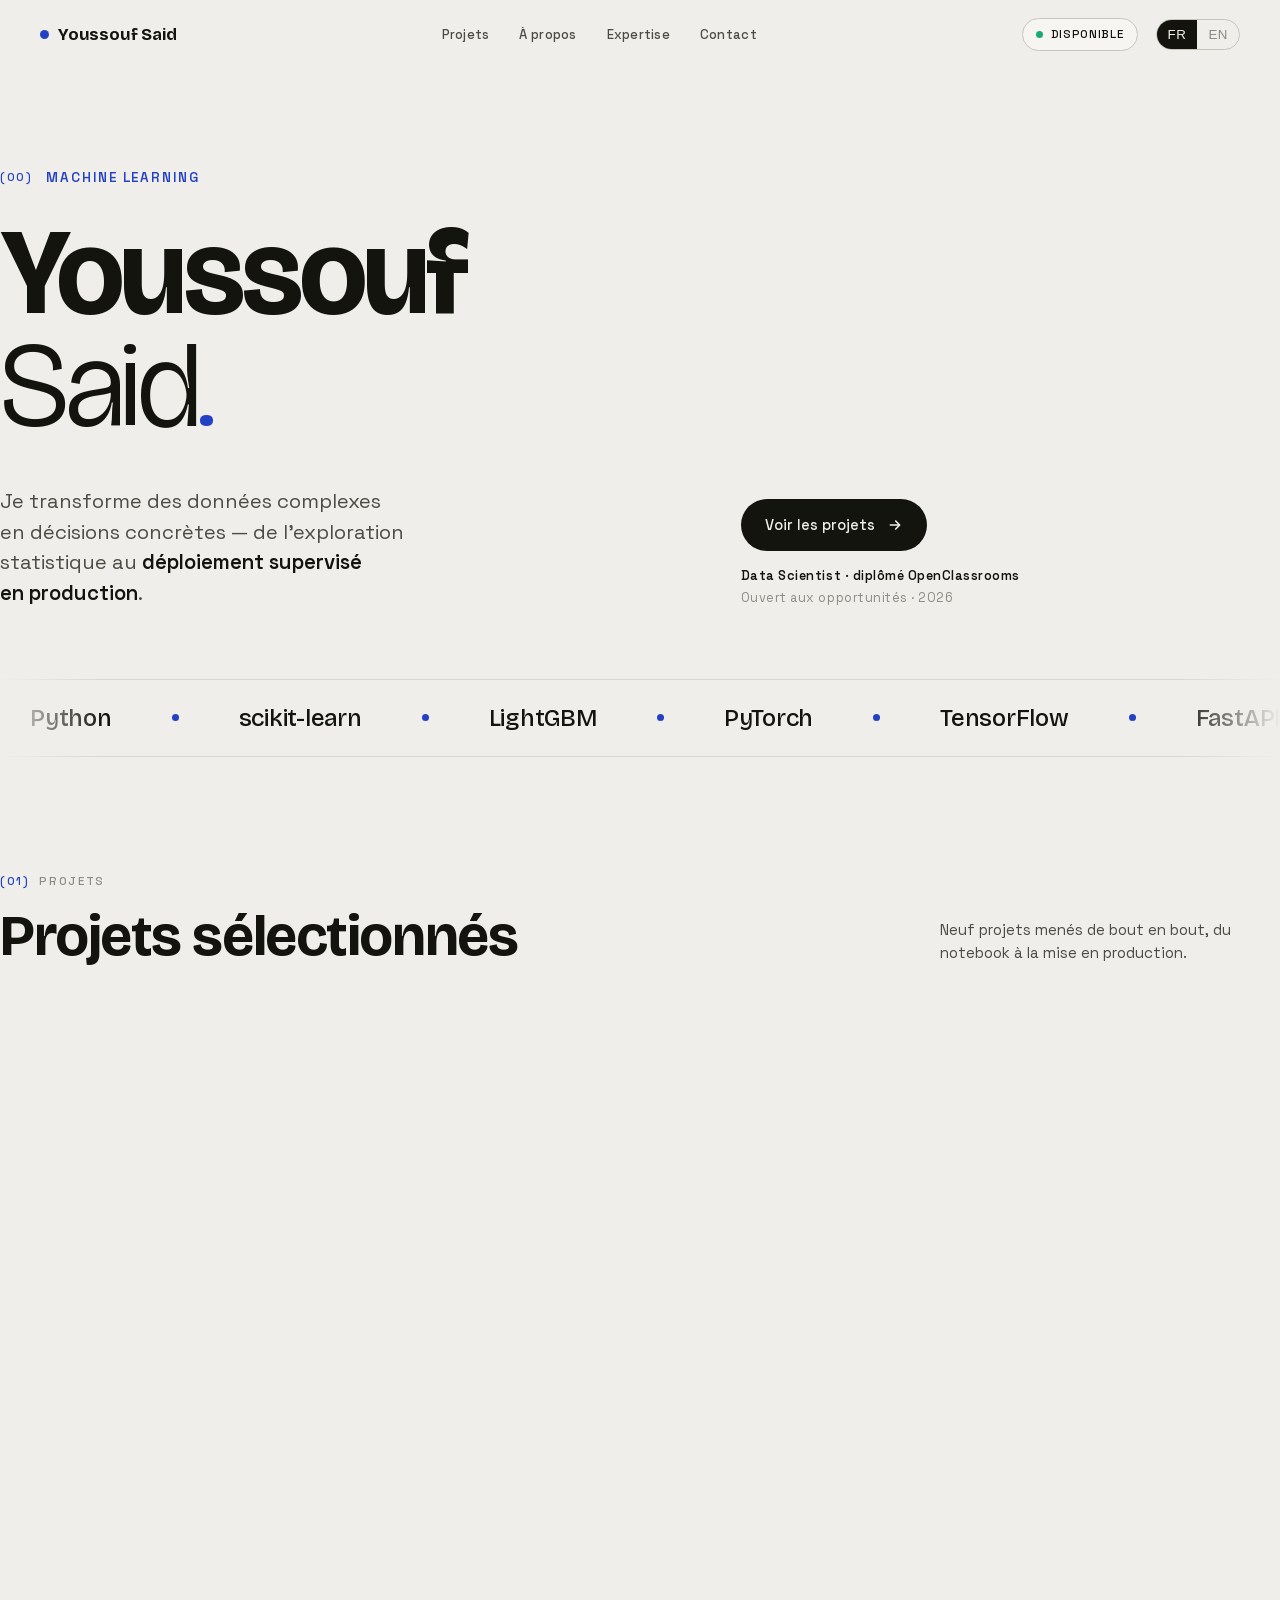
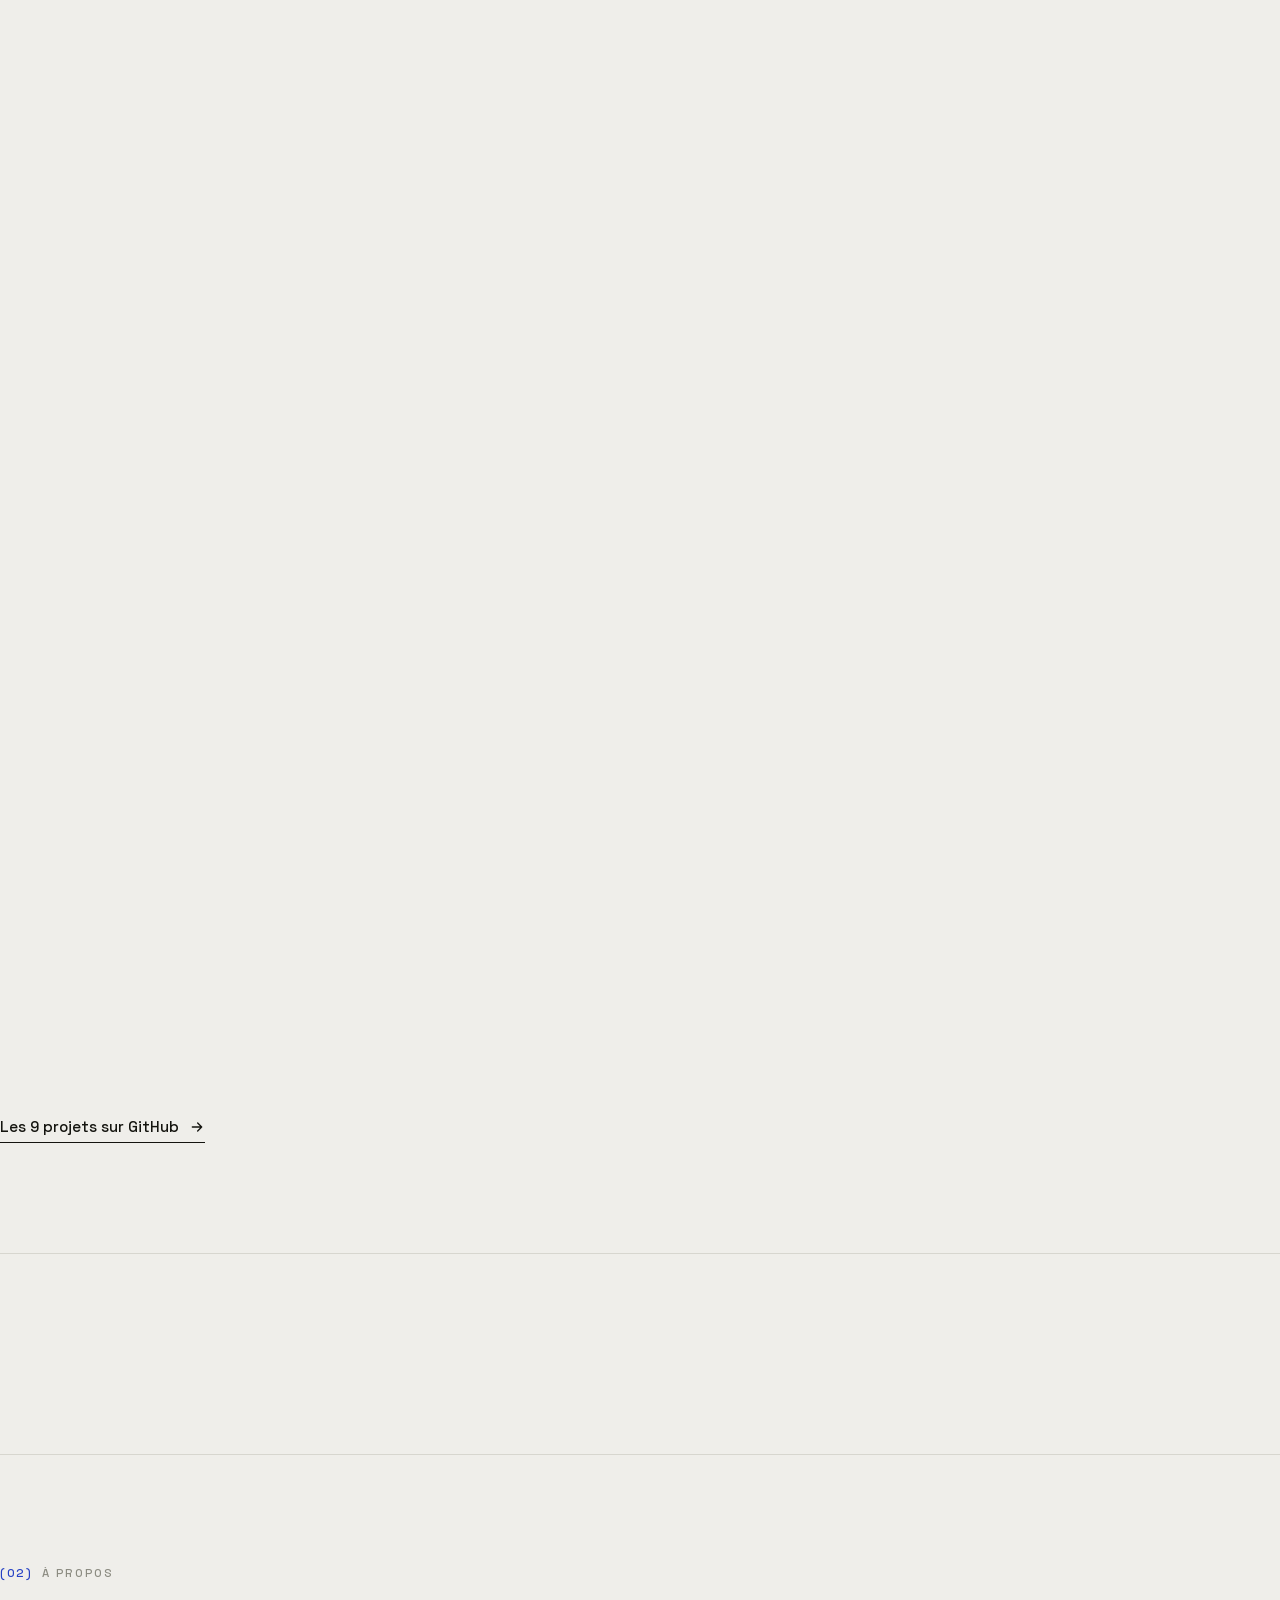
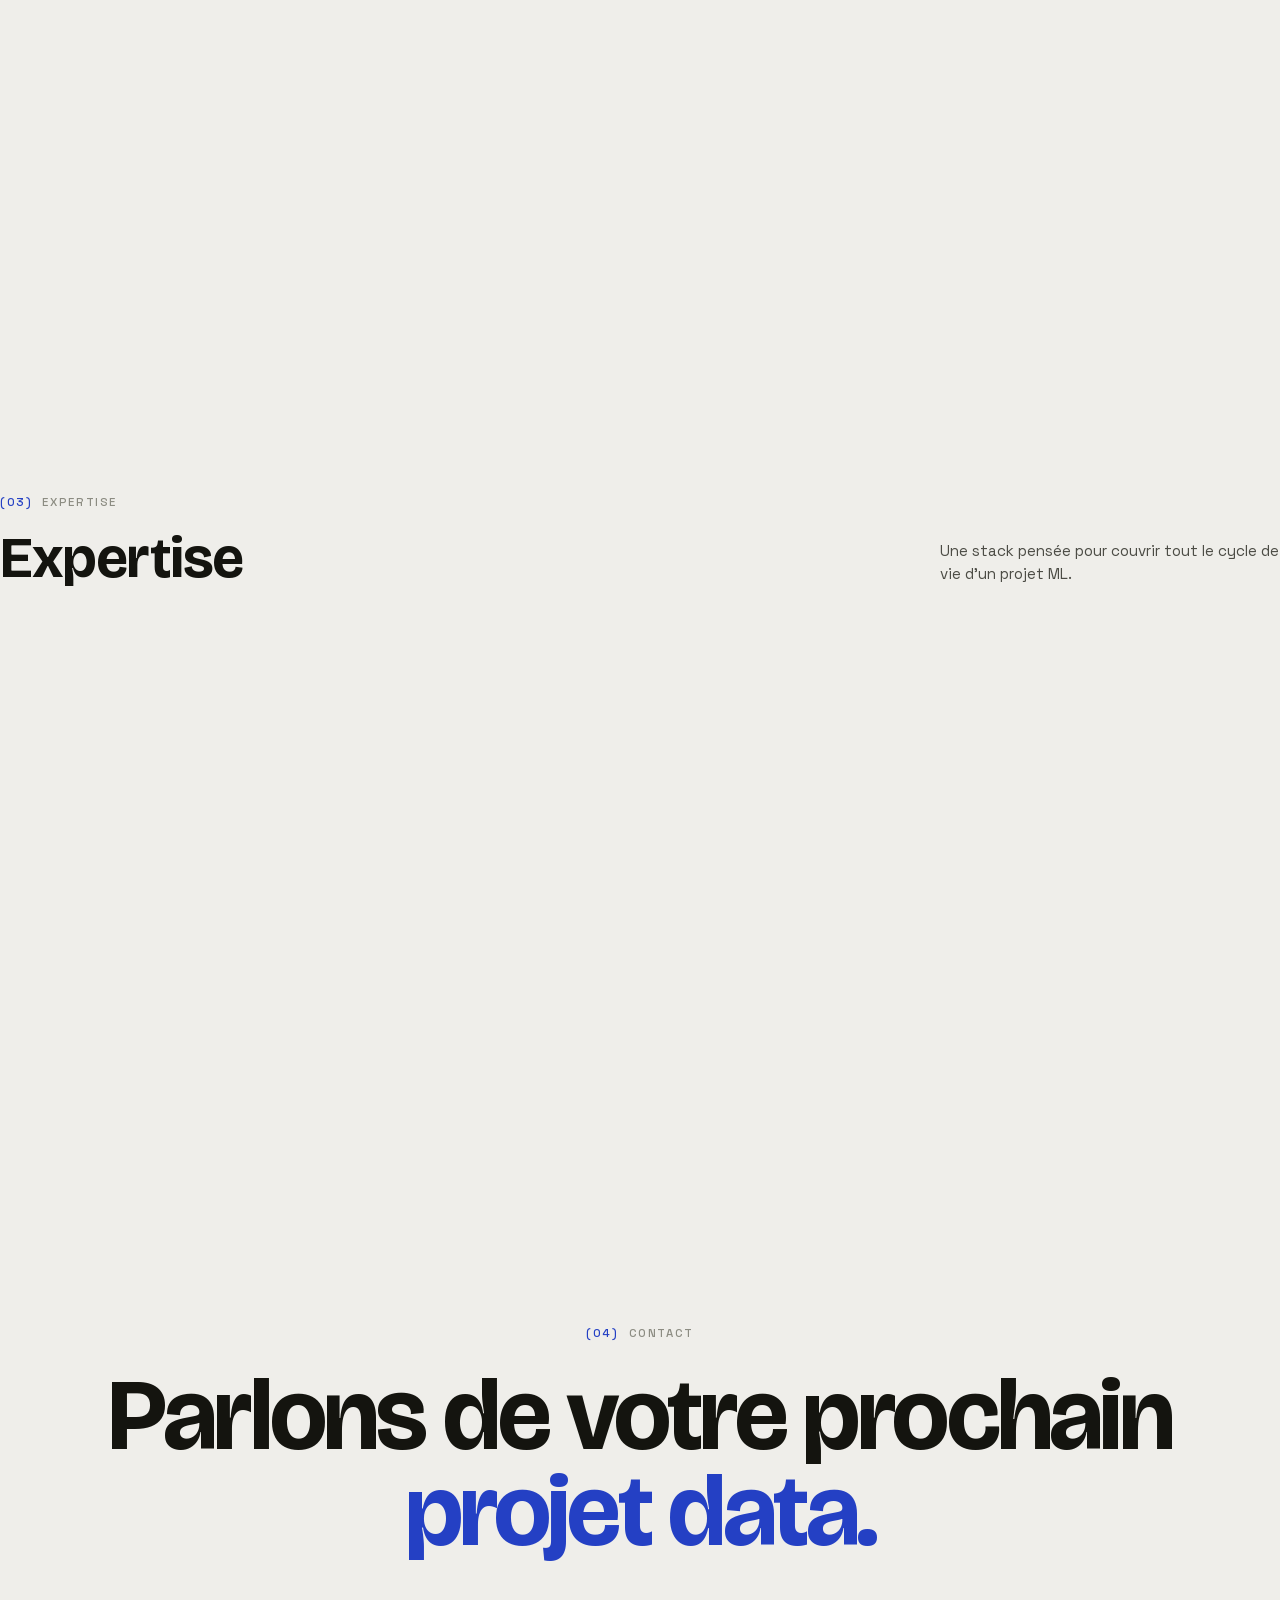
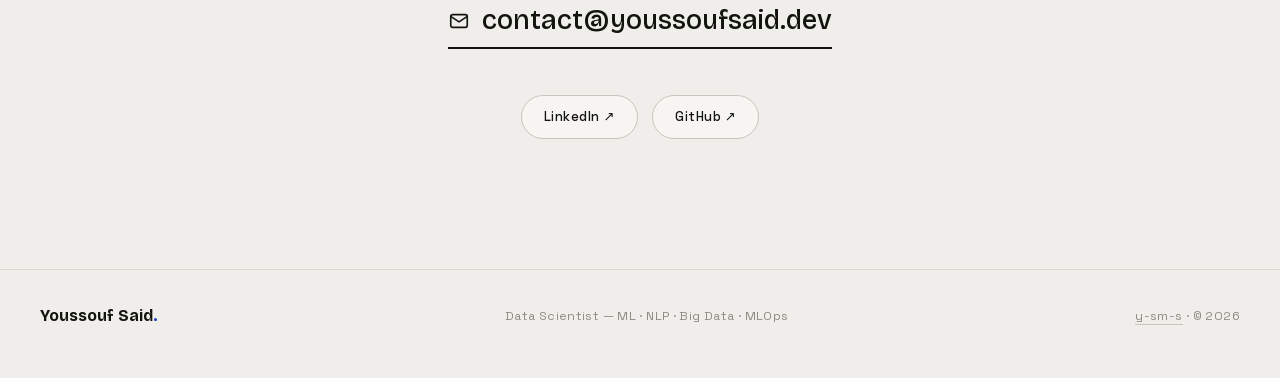
==== Portfolio (autonome).html @ 95c23a4b "Refonte portfolio" ====
<!DOCTYPE html>
<html>
<head>
  <meta charset="utf-8">
  <title>Youssouf Said — Data Scientist</title>
  <style>
    * { margin: 0; padding: 0; box-sizing: border-box; }
    body { background: #faf9f5; display: flex; align-items: center; justify-content: center; min-height: 100vh; font-family: -apple-system, BlinkMacSystemFont, sans-serif; }
    #__bundler_loading { position: fixed; bottom: 20px; right: 20px; font: 13px/1.4 -apple-system, BlinkMacSystemFont, sans-serif; color: #666; background: #fff; padding: 8px 14px; border-radius: 8px; box-shadow: 0 1px 4px rgba(0,0,0,0.12); z-index: 10000; }
    #__bundler_thumbnail { position: fixed; inset: 0; width: 100%; height: 100%; display: flex; align-items: center; justify-content: center; background: #faf9f5; z-index: 9999; }
    #__bundler_thumbnail svg { width: 100%; height: 100%; object-fit: contain; }
    #__bundler_placeholder { color: #999; font-size: 14px; }
  </style>
  <noscript>
    <style>#__bundler_loading { display: none; }</style>
    <div style="position:fixed;bottom:12px;left:12px;font:13px/1.4 -apple-system,BlinkMacSystemFont,sans-serif;color:#999;background:rgba(255,255,255,0.9);padding:6px 12px;border-radius:6px;box-shadow:0 1px 4px rgba(0,0,0,0.08);z-index:10000;">
      This page requires JavaScript to display.
    </div>
  </noscript>
</head>
<body>
  <div id="__bundler_thumbnail">
  <svg viewBox="0 0 100 100" xmlns="http://www.w3.org/2000/svg">
    <rect width="100" height="100" fill="#efeeea"></rect>
    <text x="50" y="60" font-family="'Bricolage Grotesque', sans-serif" font-size="34" font-weight="700" fill="#14140f" text-anchor="middle" letter-spacing="-1">YS</text>
    <circle cx="69" cy="48" r="3.4" fill="#2440c4"></circle>
  </svg>
</div>
  <div id="__bundler_loading">Unpacking...</div>

  <script>
    
document.addEventListener('DOMContentLoaded', async function() {
  const loading = document.getElementById('__bundler_loading');
  function setStatus(msg) { if (loading) loading.textContent = msg; }

  // Error sink persists across replaceWith since it's on window, not the DOM.
  window.addEventListener('error', function(e) {
    var p = document.body || document.documentElement;
    var d = document.getElementById('__bundler_err') || p.appendChild(document.createElement('div'));
    d.id = '__bundler_err';
    d.style.cssText = 'position:fixed;bottom:12px;left:12px;right:12px;font:12px/1.4 ui-monospace,monospace;background:#2a1215;color:#ff8a80;padding:10px 14px;border-radius:8px;border:1px solid #5c2b2e;z-index:99999;white-space:pre-wrap;max-height:40vh;overflow:auto';
    d.textContent = (d.textContent ? d.textContent + String.fromCharCode(10) : '') +
      '[bundle] ' + (e.message || e.type) +
      (e.filename ? ' (' + e.filename.slice(0, 60) + ':' + e.lineno + ')' : '');
  }, true);

  try {
    const manifestEl = document.querySelector('script[type="__bundler/manifest"]');
    const templateEl = document.querySelector('script[type="__bundler/template"]');
    if (!manifestEl || !templateEl) {
      setStatus('Error: missing bundle data');
      console.error('[bundler] Missing script tags — manifestEl:', !!manifestEl, 'templateEl:', !!templateEl);
      return;
    }

    const manifest = JSON.parse(manifestEl.textContent);
    let template = JSON.parse(templateEl.textContent);

    const uuids = Object.keys(manifest);
    setStatus('Unpacking ' + uuids.length + ' assets...');

    const blobUrls = {};
    await Promise.all(uuids.map(async (uuid) => {
      const entry = manifest[uuid];
      try {
        const binaryStr = atob(entry.data);
        const bytes = new Uint8Array(binaryStr.length);
        for (let i = 0; i < binaryStr.length; i++) bytes[i] = binaryStr.charCodeAt(i);

        let finalBytes = bytes;
        if (entry.compressed) {
          if (typeof DecompressionStream !== 'undefined') {
            const ds = new DecompressionStream('gzip');
            const writer = ds.writable.getWriter();
            const reader = ds.readable.getReader();
            writer.write(bytes);
            writer.close();
            const chunks = [];
            let totalLen = 0;
            while (true) {
              const { done, value } = await reader.read();
              if (done) break;
              chunks.push(value);
              totalLen += value.length;
            }
            finalBytes = new Uint8Array(totalLen);
            let offset = 0;
            for (const chunk of chunks) { finalBytes.set(chunk, offset); offset += chunk.length; }
          } else {
            console.warn('DecompressionStream not available, asset ' + uuid + ' may not render');
          }
        }

        blobUrls[uuid] = URL.createObjectURL(new Blob([finalBytes], { type: entry.mime }));
      } catch (err) {
        console.error('Failed to decode asset ' + uuid + ':', err);
        blobUrls[uuid] = URL.createObjectURL(new Blob([], { type: entry.mime }));
      }
    }));

    const extResEl = document.querySelector('script[type="__bundler/ext_resources"]');
    const extResources = extResEl ? JSON.parse(extResEl.textContent) : [];
    const resourceMap = {};
    for (const entry of extResources) {
      if (blobUrls[entry.uuid]) resourceMap[entry.id] = blobUrls[entry.uuid];
    }

    setStatus('Rendering...');
    for (const uuid of uuids) template = template.split(uuid).join(blobUrls[uuid]);

    // Strip integrity + crossorigin — blob URLs from a file:// document inherit
    // a null origin, so crossorigin forces a CORS fetch that SRI then rejects.
    // The manifest bytes are ours; SRI protects against CDN compromise, not this.
    template = template.replace(/\s+integrity="[^"]*"/gi, '').replace(/\s+crossorigin="[^"]*"/gi, '');

    const resourceScript = '<script>window.__resources = ' +
      JSON.stringify(resourceMap).split('</' + 'script>').join('<\\/' + 'script>') +
      ';</' + 'script>';
    // Inject after <head> so the DOCTYPE stays first; prepending the script
    // would push the parser into quirks mode. DOMParser always emits a <head>
    // (synthesizing one if the source HTML omitted it) but may carry
    // attributes through, so match the full opening tag. slice() rather than
    // replace() keeps us clear of $-pattern substitution in resourceScript.
    const headOpen = template.match(/<head[^>]*>/i);
    if (headOpen) {
      const i = headOpen.index + headOpen[0].length;
      template = template.slice(0, i) + resourceScript + template.slice(i);
    }

    // Parse the template and swap the root element. Scripts inserted via
    // DOMParser/replaceWith are inert per spec — re-create each with
    // createElement so they execute, awaiting onload for src scripts to
    // preserve ordering (React before ReactDOM before Babel before text/babel).
    const doc = new DOMParser().parseFromString(template, 'text/html');
    document.documentElement.replaceWith(doc.documentElement);
    const dead = Array.from(document.scripts);
    for (const old of dead) {
      const s = document.createElement('script');
      for (const a of old.attributes) s.setAttribute(a.name, a.value);
      s.textContent = old.textContent;
      // text/babel scripts with a src: fetch and inline. transformScriptTags
      // does XHR against the src, but blob:null/ from a file:// origin is
      // silently dropped. Inlining makes it a plain inline babel script,
      // which transformScriptTags handles unconditionally.
      if ((s.type === 'text/babel' || s.type === 'text/jsx') && s.src) {
        const r = await fetch(s.src);
        s.textContent = await r.text();
        s.removeAttribute('src');
      }
      const p = s.src ? new Promise(function(r) { s.onload = s.onerror = r; }) : null;
      old.replaceWith(s);
      if (p) await p;
    }
    // Babel standalone auto-transforms type=text/babel on DOMContentLoaded,
    // which fired before we swapped the document. Trigger manually if present.
    if (window.Babel && typeof window.Babel.transformScriptTags === 'function') {
      window.Babel.transformScriptTags();
    }
  } catch (err) {
    setStatus('Error unpacking: ' + err.message);
    console.error('Bundle unpack error:', err);
  }
});

  </script>

  <script type="__bundler/manifest">
{"0a14fac3-d040-41d5-a5c3-e0816e6bc644":{"mime":"application/javascript","compressed":true,"data":"H4sIAAAAAAAAE9Va3W4bxxW+91OcBohJOhQtKYlhy1EAWpYTtaItWI6NIg2E4e6QnGi4s5mZpUwkBnLVByj6AL2Me9GrAr3oXfUmeZJ+Z2Z3uUtKspumFzVic7l7Zub8fud83Ny9Q/u//M8tIjox1k+MVoZ+/vHPpM1UfVdI2iO1cz+jJ8/vHj7tk5ULKbTrkzf5WNg+aZFNefF/cTbduXurOymyxCuTUbdH32PDTuEkOW9V4jsPb+HG3Tu0Vf+JOjW+YwuihbB0tHP/Ke2HLYgmdq+8IsrE4uzC2PM96pxY8630rtNvPBJjU3g8u/yRcmty037qzpXWDo8PX+fSeuVk63FiMi8SXn4Qr+qnYiGUxv3HyuUmU2O9WjiT1pxpmUo8/q0kb0XmJsbOJaXSUWqy7PItLhIzz7V8jSuZUXr5NlEObuL7WWIvf/J4wOFKJek/FLvbOw/k61wbK4Izncen8yGQoqDP4FCTTT/HNpBRci4zT66ASQvlLt/yCTA+LUIkPrtbSg/aKideQOOXRlnSODxfc2Y0yyRneoftFl7QaaJwEPSgf/2DUpXry7/PcdqzXGYHWjhnjZlftcEuNnhWLOBwKP+aTJ4jQ4tM+cu3jrfa3d69h2XlOg6uO/PKa7mKMcEsLYM9cOfqkCicGc+yT2Uxqewg+IS3hz85I9gl/NmntCAWHxtzTpd/Qd7THGnQdtnKUxMp/JkXU9ZEXf6USJqLy795K10jdYLQDCKnibEqmxIC+jZVvg4ozjCIlVYuhjOeuzqvvVOOnUaQ/0lLOlbTmf/i0Yi3scpx/HGFvSYCRomFTOpkmJiy8iCQmMt/ekJwvJKWhFvypeX0qbMBgOBkoTQlQqsxFGattvvbD+71KRcufvt0QCcql1plklSWFlzIEOccY9uGJ0f0RDiPTzhWuNnYCJv2aXQ80eaij5RUC8UeTzl9UqsmCAAyHeGRng6O7h48XnP1nJNt+NUBMECrVGw6Z74bqrNh3trzj/H8RTgiX/JR7ceJyEM2l6rSKUIp5lqFlHYxfKtUzO+FsIbkVhOVxOjB82YuYjFyeqEoXHR65sx83lYaW/CJj2SWzObCnrPgzg6JHNFPZqi7p8cn1H1kXtHPf/wTnaK+ICm3Hh0+f9FjJ0U4kVyjwmacXGoupnLQFuX09Zd/9YDawlYAMnx+NGjqEW3/ajQ8YWOly0XCAFWizXws0xT7r2orfxCsrxPgkZpSwAG2te2ScpOgWmsDPnFok5nyKN7CShq+OkXzCamPe6w3IELomMqPTXIu0YzyQjmK4LYEeAajDkfPB/QEMeRd5Gv4JWb7yIyVlk+lf7kb5BgRpHV0msPbfTo5GNKDT+nDQVOr6ImWXvAIq4ZT6KO4drXgfvDDKmnKPKHbtJDoJzLEkOuBQ2FylTSXXpdvbcChl3GnPTp+PKQF1Oe9Pvrd1kgi/nyj2rsfXVVgeRWY2XJsFYICraYqE3rQPD/[base64]/dnI/ic8BMyiiR1Udn0eWh7IHKEt5g5MNsgnZU1r0GnHh0olxkERr2PxBJAg9/8DkH2OawEsHVsk8TxZ8MbXWBD9CUsPLzNVXyMHjUY8baCFJCTnv46NO3pbYqDgCUNWeCtSgh5XgakN6bJYArdNZqXBvbgkcyDFvvNWSVVTnHbOhDYAfrxoQskHAdGiKPctkUToQ8IzwPl6wMDgw92ZVNPs6IdYeOqQjnVS2/3ea5SHTd3/sseGUD5mNiE646meO9OSJF2ZTpGOOJtDzGhtrkc4E438oigAYHO+O7kwmQjKcFRoRilTOpwX30IwBr4QHPYeKJkbl8Cxfk0RGuDFYOwA/jsitC8VbpHab1OmU3Z/ZSoBz/vmKVMLWfQ/XMBcQw0DsxxcJiyPUccaiSLJNYUAs+M2pQZGWOYHRZRQ7QwSk4EugT2Pu47MDN5xxVrrnb9DLEqvmMy3h0/Cx3eHqyWbyQ4Nqtu+ptOtCmSFfml2ykHD/XGUn1NLRoYbWJQ8jCsNMDHAAWN6XPYl1iUWkwZ8ZgQ84V4xbbia7kzGlP7yiCVV0mKO91Z1HwKZzQiOvEGH9mTQjqWlVzHo2OGfnYq/io3YPrsE8nbPImKiyzK4nhK9No301WOGyB86/[base64]/[base64]/ENztUCmqBGC82vo1yrJIhu2GBbazhQ0y3ZmN3aZKs9drSI1rD0tWJzueLQKWfk4C0/Y88aDgyUxvOb6JUs2ZVFsgV+xShU1epN/Gq4zquqns6gt06ujmgGmkMW43LW6sGr7rsXGyRGbBHGPysu4tSDx+8xtJSF9A4e9WqGVufCr7zBY+eIh7B+rx6mVv3RNRukWTVb1L+u22zIkAZzuqb7lXQJG633QeJfHLegUYs1IWbciGVmiuks1Kgooz0DZYJDxqBHTk4KzV94GPNAJY7hMoYegf/ldGhYkqExCKWnMHJy1fIxOFGTVpOKDCHUyCzM3WVA/w8p0LH0kcrxQKjPY7bQkllLhnZ0ExEK6blpeYsJ1VM+yItdG2jVOzkQJ8r/ggTh3zfhpVr91g24pJfHIpt2+YVeryRH/EItVYmn/fBe7Wt+9g398EP4NpjYh0EqNUnBFTmoLg51+NFjwOJYyh9rkt8V0i7jxG4s0Lvb+TrUDr/W+6bTG8BZh3BG462g1L2asbFa53KJraUeTKUfekyq48LLbqfepdN7WEqrCXXZiK+x5Bv6zT5lyOIeL1VZJu2XL+Cyfaol4rI3vXdqHM3DsR6ZeZXK45XG40GA32NEaeDNdKqhKg86CxQhHrLWAIHSYfvRZb22Jt4u6fs4YJ1CBf4tH0uOvJx3O0t3xis6/XIhvUGJeMwhXQkdQrg3X6GC5PiNV6i1vSJNDxe4YJUl3NTtPH424kLie0ak3LRo/aVtDA16Nrf8fepMbKepfP2gZcV03YoeZ1hYu2kHNTI1btd7eOvXjdSm5YlWyfm6uQ1F2gFk9zdiFy7g+fjCnOEhlZmT0d3RYeWj/ZUN8ElZRI+WR2m3EyWqnOY1JjtNeIrCqrZaUfSKfHNBPsTtQmWpuRjEO7+nz+mTbdY67l4+3HRDFMfy6uw+jsuZMywARt4Wsja8kug2HFD+rwOV4VyWvynPmnOQRxiyRLfTxVAC7uO2EFvmFFtzw8btUfzeQwCDuHRtQFAGrsgwvx/xZOPiO99nY4fJAco3gASzqmou5l+Dwq2rUKcpFnWWA+VWRwSsJDnwwiJmDa/Dfd2OYhiCZoMiM1GTbiXK/q53flOD1Rv2aT2E7IGM7+xiOkOpjrBMwQ2d7fw18d+t+x/yZ6ex+qYaiO6/Blv7pFoO0QPnlxq6MhNVLPVYasGI2x0JPxvMVdZV9CF90qePe3SHfz641wNh6LjOw3oX2F1brVcWVrVxK16/6XGS/BtRJpXNviIAAA=="},"8e3aba6e-0d15-425a-9709-77f1981f0406":{"mime":"font/woff2","compressed":false,"data":"d09GMgABAAAAADMEABMAAAAAe3QAADKSAAEAAAAAAAAAAAAAAAAAAAAAAAAAAAAAGogIG6kCHIE6P0hWQVKCEz9NVkFSUgZgP1NUQVSCAgCCfC+BDBEICrQMrQkLggoAMOoOATYCJAODegQgBYksB4lIG5l1B/DmGUp3Aqq0Wu2OX8CNod7tUJLst6Uo6sWedLL4//+cIFfISrjpBqjV1xdVkqqn24fuqNXW6cX6jvq190SA2Dz0spvHCXWwCE62jhOmK94ZR+OUAMLxT+wPNVDQnXdsaAMLDloFBaXm+PtOFVEhKtYWZ3/o36hfk+pL9XDefh9Olz/OEPWIsziK5iRq4feUXCcnvYp9RYTlyn3VIzT2SS4P8fuD78zM/QIixEytE8gGh0TGH9dKm4T38/za+nNfzZs39aaTCRgGGIZOMUkRkMUozHVd3GUZwcINM7FyXRMVOz7GX2OzrJ7/q2nVD0pApVJk2ZZlFbsRPAuAh+u+Pe9tT6PKAT4tADZ5GpjcZbtMIEwlR0YEAM8/f8PzbkVJgIkmgWUDnH6XiY90MJitN2gXqk3BYcxYXnyowwI8MQ8Pw1YodZETJ17npAOPXrykmJfAAkxm6uZXmHHnaw+zGGYDnZHJR0GnsdqdDwgcPe/uffKA5BYAt0XWGtL79z6kCV4rr12XFJw6dhUnQE9MfMlLLtRT2wDhoKAbHGE4zctg6RBG83oA/u/af9q5774scJZmAUg4FIZIrjGZZDL5eZn8+UDzZuntXyCaBSCFVGTFdHyPrwY8vrJVVRVCV+ie+v9vM23fnfnf1ow2MupkZHP3w+Oi+/bK3VYBbtP59NIsoLJY7AbHrPCEDTwyazeENDLOBscYbcIVQdERcIVFk6Ys07Qp2sB/[base64]/2x6hL+V9OLaMNfTkPyujjeXRwdKo23keGePYEKeYXkOXfjf6ZaxNU408/[base64]/YG1MbPyg1ciG4Fthw71nebI3Zi40nWR67LC1f5zf1QOoILVWcL23tQ8MveUwlPzqqj5/1v07+nSkO8jX0p7UsMtf+lW7UCVPVNrxif1DUUuu9m4pige48Zz2nxGW3+WrVC2PP7cYznX/bldOG3LT/Ofl/NfiPl1S3vX0D7h84vXF3o/LH5ZLG5o+vu6PvS24Yuis6Ea7muGB9WO9eJSUll6mS3lcql7sbvlmp+ayy/t5Te8t172ct4j1rk7x6thcS7Szt/NzzcfXxjHF2b767P04hcHG+uq475/8ZfOxd/ii6f5xWS49RV1vjzd3qpc+S28cgZXXpzufDZd2bbcb7UVdH33A9vzg+l5ebT3+WjvsLjxrLwx1G58x276UY94ot787fTmNLw1G992LKOy5I58dudQj/3lZF+0cyBL7h3U7n0d33etfh81PDyo3h+qrN7zV//1Vl+Hq1V91lv5S+nJWfopeACAAQJsY+T38eObhpj8ERYgIoiERbAgM1JSrEideAJqFAAVkTzMM0445XpJRCqkICJBkuCSXKRcyTXkALwALMCTMM3yggtM9ZZhYPC3OCYX69Mv77MA+nLqBduwqbgfCM87MqERhAhA5zabAH7uiXGNYLmosUE3RozSsJ4mMC6Q459an/fwo90Y1CVKYaAy2+z/0YSPVCFfNAs+XMNkwmLgqGtBmbB8tSH1fYZbLLhzOAdYEEMWNmQ2BpBjd/PjhIl+0QP02Za0QNM1/Bft8mclrKCYmKSZjxBwo1vPP+rYPOUOd9sllR/+ZBcWl6CjwehmXvi7iktxHiZ9r2vd93PM0BYtVVtqVEUvc9yM2zzR8y0jGYx6nB9zJ+dKPWBlUx6PTYs15cdxqU+f5Cc+fe+MKjT5vp/6Zv+MuutT1yk9TXv0VKe05f2l3d5NPcYmpromNYqaolcq6R0o4a3r8UfO8/PruTYp5czZV1ej2WqKBkMliq/7WjnnSw6dIDIlO12Xuk50bfO60NVSt5mGq9/32bgf7+AOFraJzezHvc7uzlOdnfh/qEtRe93S6k+1JTU0ippqFR8WYonYCtYtZsIqnpi00sLiOhqj9fJWR2dvSxPwWMCRjX28g5jYA3fqWmgLhpvVydWFnFAjE2bA3Hz/KbD6dJz1deMlVmc46DJv1XDgojTnzAjXRnXAdLAd3KYq5NKBrovcY3ac9BOrkewe1eV4Va48CW3OiUMU22di1+z1YM1m1SKIVqqeNVFpWdNE/PUpITrbwtraJ8ngk12wzbR8YpsVtyVVf+O2D+P1/NuGB9HE/q4t4zvL7XDM52PcBoVuv2BXmsQ8NI/qOOt/+SQkebBrgK/EWbQg2HRZUrXwY3pFOkvhYPWZZA2DM/VTYxf3TFOxr5b/t0GsRI7Jw404lttslVljJ3U3OylG8s0rtsxmWIEPdjk8PFqGLNksWdeG4yYfrmvC8L9Y624CmBjHfDlkBEirjNWrdTg2g9ieCO/k4TCb1zWg7bI2t3CU5lF3pWCiZceO8Z2q9TlNnP/EDUxU3tJFlvnjvOTPBk9wUjJ3S3zJtZQHSmT6zNsixwnuzxInMGd6e8NvxZ/u0aJ8AZMs3o5CZ+Vy0dOTJnHmTlH9pLKupLciNccRPJrPS5qNtF2XKpWoMaxYLwIdpbAOaTAXXjXlBWRPZMuqy92dNjr7s7//tKYcQ9vFWAGL7sgrZUXAOO6Ml9bFFTZ+UuksDFGkLVxel3uzbybtL3vcl2cL2TOU0tWXZZ/79bTel+Leepp/+13arfXbAfJyYf2EgIWX01oRRbGzIiXyLZ9fLqhD3EmHbI5pcc43pSFl753ibkiKLY62ky9Oe5lXepylQg5iBidWOmfWsFBzu8S/nwXAokKLkyhiyaIn1Qz6cBgKuChpr7Zp2cu5EM38rESRf9LmiJRIHzYonb4clo86DVrskLgQ3spKIiqKo6nMhQtye+rt/x+4UNx7GLCgAO29SBPZ8JTcS1SRkL+S1c6g0cek6hS1x2Y75Npku45ili8CY82rLTRsNrGDULtWbeTS2+x6kuXGFZ5FI5OvKqOtjxqMdc2LrlKh3kqqH9wSRfnOytSWyaoFjPIVb2XmtpVNPQNwVZs5iZvXan5jqJRsGoy3Cv8a5imb8y8wv1vXH8Gce/ijRFsf/5a5RlDGuVB9irzGdFn9gcCf93B2G38bzAaKs9r2lwJIwX+f75kvc0inw5kBp2LuUw7xkysan0hSRh8zxv/88BOmYYAnTs1AcyNXrJbiVHRak78PpS9OkAvpOnGh/d7VC07nW6eTthDpXosuyupwUKu0yyyNNmaucIdlt1CBTXqxu9WXwwiZlagPEZHyf7yfstdkUy8teOwtf/t3xK9mfO9d3/pNt1VXrDgH5IQlhyH7fGaXhi0AkHU0tVLfYshcDvU53EmmX5iXC2lsZd40itOwwidQLQOqopqGlO5auJ0GhlaefaKkQSbwKZlnS2PHOCZIbPmkh1qoJ4+Wat7pN2VsqpebCvlJ9uo3y6Qy99LjxNsSjUztpcK5UpdDTWSmom+aRons8MLqPnV0iIVJmfzbb/kG/VxmD8X3Jwr5s5U9kN4d2d0wfPL5LlHrM6Idm+ghKLLT6vb8hN7BpsFwmzZZ2ToUbohE//[base64]/KWBLGxyhwPQ+UK6sE6d+SHCKCY7HEu+VJBwYhwfwMlEx5ePIVWC0cHav41uaHvfXB1ZfC6FdopceJVBqAr0YDjkFy/[base64]/hRQNGBvNnwzmk4ovY/kHX88i33Mf/+Hrx57Gg88l98/LpP/5WLyYyflVTvzz2c5r+tPN6Dn+29n87Jz/VIyuNbL0Pg+fK+ycR4U6/6Ah+0BxKWnh0wAwo6NWIyl5Jd6dr7sme+7t4wtExLk7VkBbC/6iIOiK6XP7EeRBIHZ1rXK3+u1j+I+cIxp30o6/p8CtFtjNhCAHJzzgckEEISGA8OJgPmwCy8a34QAXPKcMBRhgC45NXQCQoC5oMtuGyz1pSkmGq5GiUwBbgYIBqIPbgKK2xs77PbCKmhP9BQqjwUZbWfabSicFpyjASVSDWlwIAarcwdBvjsQfO4AsLn9QeX2A2FJX1gDQPpjSHCooEQM/TanMiFgTDKsdjxwJA5XDIs1sasQTuBc3DrxVfd/pQTkm2CIDWcMjdWxswAPTYOrn/MP+ljfjUPhv6b/5NxnLfjqLEASW46lY2Bi6WQGUxfiauY/[base64]/V6rOij1zjQ4/36eXYdGqzLp0ZLroTk8YkUw6LiULg6Q2TVsIiQCFUeGW7MHyEiZOgHPZ8SesPZhTsZQdA6LdUn2GUUQahp5odKpN5gk8PzXl+DUDb5BMMQ4Z6xg/rhXkFXc7m8DeuyrsPzfHVCPccn3CtECcEPVr4MxbYJhaX6GVJE1AtIfmU7CvJmQUvZylVbYc2ftoFpX7dOVrbxLG/W+SPQsu3Apk1qXi1vAFPDVJchAZz8ocPRxZt5s7ZqeCuOdTPtt3aXl/FKqVWg8lIoc1Yr9RcAvxIdbHr7Ngre6rrAML7o5k3oDvZaIHkEL3VlkAAGQ31a5VCnyO2age23ooCCt2//KvkwXzbraoPf8Q2m/VI33Dx+noxqvH+3I/wlsw6t0vBWdJ+rPn5fHlWoKeOV/lP84Uo4D2v5+vxz+cVvDhxJ91tXri3Tzjq0LOhz1nSfqu/9uVAVr5LXn1cBJfd2Sj/UCRQ8efV23NmzG1Gwk2nfs01f1mEiNnCAxUcBJhhEzPLu7vJZ+w99g1DYn+3RrdsELQfLOGRNCOzXLkVVPnmMWgHwB7Sj3biUt/JWB0I8wthDZnX9Qzs3C67csWUD034YdHTE6/5gG1Md+sC3qqPrV2zxytm4dZWmdEX3te7fH7Im8FS/DIaZo4F4b3610z+sHmLTz1FUCPeRe1jlAdErOcJ7WG3nbYR42CFzuvfs+4OHBJqoZsktd/mRm1YVbprpE4R4ByfcWoGw7T5yF4HKo3hfMl25RgD8Ee2dFB3i9oPQcoD/RbPa9ivOVedy2aVazdQy5bxayIdKA7NmRPu+YPPGi+XMjrVHebP28nfkzVqk4C1ZfbgWCaD22rp1Iwpu2LNHVrb19ukj0LJp3Tp1fzSX17bHvG9DKbq2Xd9vb6ynzP75g+Phqc0/iI9PTz84o2bGlk/fOMOKG8WCRLzRNaBxgN4wp2TXMlTz/CdPpTeBuDfvxt15O+ex1PxK5IRx68d9/QXof646ukAud2X2X8Gk65zODN2fBQW1n+5J+rRIT4oeu9w/Es/bx6TO/OWDDcJllWa2ST99qyPdGNanJF5e9Plax9Lp8z6c1yNn9qASy9iUHj0iyqWe1/M75oOTXK7ptdNrRB9Hfex7W92+OdTpSxtKbC7j2vmQJ8gd7elR6vys78Tixe1F/XMb3d03hZbSMnewV+kYd2pbxDZdVU6BofaYN7xLPyA3lu1pS5Ae6ie+brxdv14L8n0HNwcmbBfnvvh7qHh2l9RkyG/TV0O8IKFSnR7pzpT1jZrdMSPmnstscd31z+iYPWXWVy63/nmwnlQb4ZLF/Nl/hqztY/tX+zr9/96t/ceG2LHB9q6b++992vTV0d/+e8gO25mnfRAbVf20SJKbkBQp1G+3Ko4eIL/SDa4++d4yqafnoERfY88ac1am+XNboYtKji7sE87/UDwyol+YquOTnnd+b56h0BRWd7iSewfwP6ShQ608FBIdufX56MrRnIyEqhT/p3X9IyeVJyV5c+0RvekM7nj4emiXdWCdP1zL2XxjSWYY0+L7viHtHEOXb/55oXGJNDMsTJ6xEAyCogZ3SqGmNjZBNyS5V503O/vxl6mEvuyonc1kBUaoAf+Osdr3irMje8cWxKveBGbEPNUkyUmqtpdwqA+j/tDy29gOFtSC4g+TM5oGDMxumphYVDIhOb2p5ot2EnInGufKsyL9ytzTJsPDmegr9veVHOrozmb31RWW8h2IhjMr57fv/qxwdpXQJL7Rhq+qs4KyPh994u5wJgqMitwuYYH/Uofl3/YrHPKVq64gwumQvHcW4r1/1/t+mSGPmyf/3tYRVaG1RmU6zIWBai6yzooclzehMME+vvzWmm2l1h5hsp8TuemetWsmBOQ1nuLMuCp9GU3Ft9txVUuZVHm/Mml4WPpa1KMrR0NBcth2h2NHmGtHNrbzw44YXWHOrpU4AuP8XsruoLyRHLuNA2di/c1r75/NmD0gtbI+dlAcsKUHqAKGkZw7nG+ye/RbNA9ba5Fs+p+Yx+525f3niQXpNcw2DFKPfN6uAwZ3UKqfJbmPZxlv/sKia/qn5zJM/Bz4hw6eBeZrH4glvZzFUR/dsGkjuirinq4eIXdfwGZCQC+T/WIqr8Zo91PfZGf5ZHUYrfv72P3/eBWtWtxNYdRWK5d9Yok29xF7BLNr4UlBWW6zL8NePlITdX2YGgrE3sJKqm1De9xFJGQdNqgKCdygLAmsJBJcRySwQWqcF7BaII9ogRegRWu/Z1cW7ezSwPgrAbmHS1WFBN5TlgR+RYD3CPAehGgotRQ/[base64]/fB3X/3w2Hyuy9GjxcVTIAG8p5KLZw7J3TpamWTC7ljf6ZICTGHv5mNcn7bmkykz3NwasfgBBBgSDP7k6LtFWi2lrG+B46xnp/fsvsOxLBKpe3jpvq5gLBErWzmlP2tUXY0rMktpldqi+n597DTwd61JOezQwlPLc/Uc0kpCdBwZ+gS1xg1vXM+9YCHgIe/GOIdENYJDe83JzU1B7xfqk74Bb4i9YHJDDHsBSgqmSMowEABpgT8A2Yog4EdIfdwO6+iAb5jIrkOYiDWSaXMrtzMzdzMzdxcWXRsSY+iHCYXwdjCxdiCqy+iwRxXQpWr5VCPVHJdlN0PoDeY1Xr8BY7cNv/rPghIOIiJb92Xxtz/iu7W5brfAiFtTIvV0Rk310Ocnv1zYs7M5bmtJJVTdTW5bu/87z+mNu0SdxC/QtQS44ip9G9ZjbyF/FXyp573yhx1I/VT1HrvP33A+U/1KfWDfgd9H/3rdD39Cb1QX+Dezf0t7iDuPP0/9J2BZ4ZpfDT4yxDw5vld/ir/D/lj+O32nwi+sP/Tfsp+d7RJRLpLovtEe2PvKy02ks1ky9kxbDv79+wj4o44XtxH/MBLq1WJXRIvOVP9snrmf0v619IHZEZNL/PJcmS1so/lZN0oD8iL5N/Wx43vK/5Z8aji1canzR8pd1t6y6ZKU9WolqvSOXOuWv2V+h/U06dlq/J1HFgoD0FNAKVhEGFYh6zOkNUoON1uV5jdw2Y228IcDqfDVJM35WO0WC0mSA5Ot3pivqZplidSeBRGSV6aIAmLJiMfRXUzgajuBjdVJd8reVkXtQk9+1AYE9ZN4X5vFZJlMjLsNCqKVMEmxxzNginmKQ6lxpt/FuZ+3vt5X7nOCK/OVKDW0BZiNcBn/y8tFxtN0zieHaVetVrVLMSjECdClsRJkuaTgWiCyvIEFzwgRSkkOP1vW8fjRMgrGXOk2I5tqFSCTGPQqntTygU6Q9+uCQBBAw00iX2nfTncY1YKHhLWIQgE2yjGgIOQGtja/OJthi/Xb/5rvNoPP16Lv1kCnn8Gu+1UuNMTrQGWpo1MkGv/nEPWFlkjoEARtbwYIYwuB5AExH6MPECDOpIAriG628J0IU2MQQtGIBCcKqkKnYs/VqgHNaJa8MCv5wMNOGlve0G4sbUFDxnsCbYg70kTUwcgDwnNRai1caMF1trCdqg1xeFYLei9RyYykTGXGc9yIarYi+FR/gS/[base64]/bgL7Xsx3HTlP3zn79ZVcV2RG2JsIhQayoYEbXtH8/yGDlq6/WL8AOiXc6IaS8r0/3NgJ5frfnXX1/oi4n40kse6SFGjYHXvg4wWqIqZrs0yrFgbEQwExMp1BTM8WkASlLpyXlfjcNQQcD6XbTVCBxvopqR9NXU6LpVdNCFSA6gQKuhnDm1KqbN/53/9/0LHWMegCuL+iT3KTq7w10D1zPXEYGHAKvyfaaj4Ia3N/Ps8I/p3N6HXyghzFXtFBjjX73iOGfLXzpwAdIRACBeq0hbI2mb98UKilZUK9eWq0zNtYZY+GV+fy1cYoCsBBY6auKRcbVViWbN2/c+J9piXfrQ84J7+UWE52/99LbYHD+bB94AM5/f33td4PM71qlfl4NW9ffS6XQJ4V2Psw601MIVUHteAsfnJoYA1xVSZ51bhkLlGyQHXw9g4JplFVZgzzTQr9So9/[base64]/jlM8SLGgWTFVWZRSyiKJM2aqsHv3BYs14orlE5Ch8ccfd7dauMCqJZHkaTIdyKLh5mV4LAmqk4LuDmKqfYgwPo4RjORAkMEaNuk6EUCQvOwYFRwxXUm9am7IxP39ag54eTrJBCL9jenKINOi/W6TwcstRASeYQAGor7VkYhfJDKZ2es1h2uJGmwumFEctzoS/QKma292YOPS6tX3KAylZ1rDt/YWHi8E4ISHIY941SZTeGdmksPBa0pGsoufZiBlUmVV1sPMtNC7mfptL4sURfpcpr7ysuJol0lUo4EaXvrgy3iycslqNhsNRm9kvckTg8xxb0gyT6dj6SLKXvK+6OV6OhSEW6t3dNvtLT7GmLIWRXmRJEpLYr2XfMRLlyezXEiMovU49CoxcjlEacn7op02cA3pDli/MVG/[base64]/JYG4/dXelWCtEV8mjHHVT0t2FUZPHx4Tixbn1jv50FoyB7LTrgMcS9ThAYQ7oI1YCyxiIVJbNYD33RF/2ycRKpqE4vjr6VA+oGVpd/MDzHr48gRNQB/[base64]/V/v4zxc7aU9YHlKfdnyjPPbs3bePtutqhZivvlKNrJZGq5Fjh4nnG+S3E15lQYjgMplOwjDZs7RxLyavUaVlkvHwgeq2RnlsCk6/6Sx7PHoGvfil4NgNmU6lVEi50V75y/nUilTIJIrZiag6qR8WqkItMxvYJbW1XBXZ4u98wtNoKolVZfJDQQ0SZFRlEpFpmlXA+y2EihwVnGqqZlouyfOcsnij5uRXqWjovlaAdl8sTx/[base64]/epeS41p+hey4pCY6zE+PkKffVyqBrWhlqUhlQalaxX4R6Eqs6KnFuaUf2ZRMKXIRMlW5T5KsnoWfrqlJa9S1HjPHRSrsXSrJohBNGUEjGmlUDoiVVFZKzCqRFQvxjVaz2RHwR/uyXAlxTqfDYvHGxnhl8kVFhhn1KkkApRHK4La94g5KGC3GoVCeYDQUcpYDMllhUJVlSQEImR6v0EWUSiZf01IghIK7tA8y/XKVnNUAuUZjcxselyd8wade/DF/yW7RK+/z+YuZye0ywE/nzfoAuy+CTejTIiZDKJuMB5qhPLlsMskZmgLh8b6qJmMweuyxW7EWJ7vCf+tPyjde++b615etsdN3Es5szC2Nq5RJNDkVcXYvQTu8CPESC7VgtlGgVZlqDIXCMFceP5TCu1SaFoYI2R6lMIwxCM/buNKuI/RMn/go5ymoXzn9qtb93FpU0kVRnEghkEs6lKKCyp3g1trMCoZHsqo1auRyrdMrcn/L7TEpdAYZrWlttc5kdUbYNVxsQUwwSKWTCKk6uzqvGKwQeUo1jaob4oWfENlkvcTa33DP9IZCpEAVIUl2M8kqTCQO3u+3cJL9b0+03LdD58ak9LQfNzN/quCYE6E8jKTM7+57Nb1lu+2dqLfdAQbY6XT/o+91pZnzoeqjYCU/M1uOPBWeFCVPz8R++rXeEfA0oy4P0Cw/IUkBqVqsKPAMoxEya4IiTfhVHY8mIyuOvkRBqQESSaJe99l1HEWqayCjjDGXIeZB0mirA3/kjcpseiiymqu8Rp8n1NaQtsC3UuwOQUx5xMdDaMRIjGgbP4PnaJotu11llbwxacR9bl5w169t/N55mxnmh+u4u3TH2dfAsWg/TZsQ28bvsedBUWQcy1TWK76L3/FCqnRG1djIcyNgKDvSMh+6C5mhrEp15nT3AkgxtxLELU5gu/[base64]/FINeSjm16J0QufU1LDuBBQLhudXP983sQFczRAxzKZCLNcZtOxME2k4lTy4EEoqCCkKEhl36gihBEhusWwLHWeAhGNqKiXvgRe3N/XXYZHp8/MQCpvTIcL3rTR+2YRPErQODWFBb0QqlCB0ta4IT5Lrt6wWhVm9pWOs3DtjFJEa9xw3yJjoniDCnp3X3gTTDAn5mnTQWvcwBNxDbQoaEnbcvSFLUxnfDcKsiWd56G7kGnKqtSCX1y4m6K+4+X6Qjc/Qk1AU3lpYzg3I6lfeFQx3mUIlaii8pcWeOL/WO5oVWqlQmGLjreIKcgMBglqNC0WOV9GykvGk7zT/[base64]/C12/xP5yWMAjR46KLlgNahVcJkbId/073Dz6bw0/cLvXcWWhfaKhECkoaJ+BmS+POMLTWQJCnucqOZwXeHAmdu5+wPD/XBuhhQyzXnHNzs/QCASC0XBDT53pi5e12Zm7K3UoRA0K0Y47suidkFyQ/0u3XXDR5XQduzMKkiEpVzqsL4bvInARIDeh6lHW2KLSVD3eQzkqUJGdm01F+jxxXEpGdk56Ul7JGyHzTWalUC6P87Nze89xPM9HbOX0Bb7eurJLdvnwIfgXb6qy5lIOY99qjWGAz7VCdiveTdaJjZgXeYnGW/f15+/wtiob1+dgrBgaIWfVRhS4AlUNimQNRaqQoxQtZDQ0ldOeZAOd852miGgbehYY70Yx/I0qVKEiqMdllIh8uczo9vpiAknhdrPFbNLrgvTrMBhN1jC3r8sZ5oQ8it1dSXc2aFyDkKJ1olhJLhZFn86mkwdkFoUjjBwfUCTDn/fw8aChemSudJxWa3SMRydh+bYn2iQcvaMM2mLoQnukwzS4z6Xrflhg97Zbxjkp6PMtRnBMkMuG8f31RnvPFc++kqdXWwlTcYMr1G1rlEoxIU4VeygZrtCdupyFhGaf5cELL00ze8CS2sEuqkol/[base64]/BLHjW7YIhELs/xf+RidpEBRlpLiRUVxRba4QIkvyqqJUtEazulUZx6lkhsHgdZDKpOlVcN8cfChI7UEJIhQH5IJt/NBQDBBiCLG3ePDg3LlkU4m/jOt9FGAIE4SA0yfEdV1lGqYiz6Idei/cgz9+gM8XF2uzcQb+bJ6hFoVqZNAQn1d6hKKgtvsRqCTvE3T/T5BJEnRvwZskpYAIIoj8grjd1ggCNm/MMWqzWq8ah6mUVHJ/KomRjcdZs8aiVJNsC9hgg/X9KBKIGG2XNyoQFWFTCxQUuJ9xnuh9y09KfK3mJe//+keINqJq2aTLUVGc8tRbhBAxPC/[base64]/[base64]/eXL96ArShYImiMpRt/Q4m049efP2VPYblFaY4YicP79yEUAndvBMIQjkGoso7mGQnr2YHF2g9NYziO4f5MAAGEzFO94n//usm/aTj+O8BnA4qeAuDrL7JR6L93YGeOGegJAwhQT/4/[base64]/ByjxizEdknC2imgxeLyZDMrLRARIP9juVotU+aE42fBjObbQr1so9PpNv7KL6sZlZ0N/[base64]/kpeGNyaLAa1utpMsaBOP6BFWydDOgFlFiNP9+tBZnNqbJ3maoeXR/1vbAGz/RQhmmBarze5wutwer68/[base64]/jFxISctpYuaxYu8Cc8+9njloinY8nS+Frw+Qz/HQff/0jqPFhhccQgPVc4EYIRCUYkoZB0Cbd0BAQL0VRClaFK4UhAuxqIBCNETO/OegpjOIToo7NrCUIxgwPrQYC9CEJ4bYmxxGcKP9WHZjAcS3l04cj0H1u95EKar1elJCyVsvBCq5S9Br/SeN//SNedrDWIulz41U905Q+i68dGwf+zvMxvAQ=="},"c5c78db3-6908-4b22-9951-94198c7cbc19":{"mime":"font/woff2","compressed":false,"data":"d09GMgABAAAAAHesABMAAAAA+NAAAHc5AAEAAAAAAAAAAAAAAAAAAAAAAAAAAAAAGpZoG/QSHIF+P0hWQVKEFT9NVkFSUgZgP1NUQVSCAgCFNi+BDBEICuJc0HMLgyIAMIHQAAE2AiQDhkAEIAWJLAeNEhv17CeUKevA36huQ4Cda1lNc+1VMN0mL7eDLH79mTUaEcHGAaCMhWT//[base64]/3eYNzNhYMed7npeawc+HxL//vPZ73PTTWqy2y5yu12K4xbeKk58xKCNaNKcqeTzO4RILyYaDw8P7fe/1uzaBbRjOhtbKNidFiApIAJNtpMTxux8ygrsOoqPL0yMfr/z+nntZMYJFtAT3oSW8AGjhPnAxUA9z3ddZ/xnzPL2XaxGWJsPyAloCJjoWt3BleRH3PqPxkkBR3gAsHGGR2un07/dLXibP0MJXYaApdgxDgABwCAGtH3t333A7DSLAnDgL3mhrfNrzcJCZFV8/bau65gWb/K/YtoxIHA4GP2xh0evt/v9+ciphuVKJ5pZE/traFFSiNRxaLZd/kzZ/2/zhGQgZLG6UH8QFx7oNXqOumPtAag1QOGuTTYkLBt2RJEbel+bUkIzPGtaB1fhXdYtIbuPgR2/pKUSKFkI8rqIATwa+9skVQlsC8HwLxz9olNTgKg/KQ/P39A4M/NfbBDKq1bB0y5ln/o7/+3BR+dc+6dC/wSeZPl/TEKMOAmzxIMqPEP6bpvrSerB3Y/HCC44yQyFo0gofJ87+yBUSEXi+5e1AHw58WBnp7Gqu66rOu/6p1OOX6u6GigjHphKHIus3NJyujK7oHUU7C5P1SUihqmsaH37OtM4ippm4oL8kR/3YO+hDOwrpxUmWlABYHWbivw87jCyCUWbANjTfwKPwKBo6GDTRnbxWMKYxloPvPQzq8uhaYpwuhlTwEgyE67FY7wAByFB8vDnJL8/zdVa98FRc0QpnHA8cLnO8/mT2/68haNDsVyN5e7VTEACBICBQmkJR+A8vpAeUinEZxGlBM1DvQRTSc6hfwBp0/IYUCncYbtakMqt3PO1YaU+nq73aKrtim3ivB8P/WT6t7zNd5nbfHVG82W1CK0jQfgMOSiX+Tnt+93z0ZRSt9SnXRAPAsDg4JoZ+kwNATm/2xapf1VqicaasPau3vUb0+GI0wN2UWrOcDoOOYuklxdLsstaaC7h6gNpCGSPKBh+4jYWtSy54A4iIjiC7Lg4gvygy+6+NRUvch202yD4c3Bpf7SxgYwQBgQEVUB0s65bJX3vFTz/ammj4CUpkRuDWzZL+Nl2O4aSxNN73mdoe9HUxtxdyGYEDQUFZ+bg3QKxklDp0KDh/AYE0wwmd93e+P7OQnztwmldxMpIiJBggQRkSKXzvKWn73TSnw7m2etUyyEPCzi92l+CgSafGVFPi2YGgRdWIQTMhoGfxwCYmJSCipaekZmVjYhwoSLFMMtToJU6byy5MpXqFiJMpWq1WvQoEmrNpNNNV2nmWabp9sCi/RYYZU1NujVZ7vdDjnqhG9zv34Ig4acdd4ll4wYuSEw4IQA2ELptzjrHAj0goCDE0ID+39yvLddrO9eNpxznpzAQPwDttu8VnQEeLBD+7/19Pf/6l6/[base64]/smuf174E+7PmD/3fp7Icr/WrazfoN/muW+t1hnvqO+ZH4L3rc/TICGxvPAhdQgZuHN3dl76n7eTD47Clg8dE4YoNDoMNHgMWRrCuvN54DLwffXPS+TvcrAt4XEJYgJPCmmv7D5YAKsImgCO6qOgL2BaAjeg9/E3VH/r6l8V/bcsIsY3S9QjnDtIU8ynuMjQEyzGtSbjSHDDcCs1dmvRBRnHvmcMhy1P0QsMfQsgsEOc6smTYhqpYwIFt/QVreh/F6ij6CKhq4huD2hMZYp2glU0C3JJfaDAKQXKWnxzyh2NBvbuewxF9iRizyx7rliLMAwMAmMb6lnKOAtqWUJZJmb+qRXyyzNfu8gFy+cxX1q+3ucx4FC8PeHdnnc97wUfct5JAyEvOQCnHTk2cO4oEHUzLtbcAo/Pkn/[base64]/9d40OXsaTjRR77Jf4P45jGLcRdiHuMfYhDEU/ncWWLFQGEiONl8tU0eZwnfJZIUfIiTs5DMvNSeNBtsnqabIfE8QQgYWUyA4naJDvn6Udups03rv/qPH01Sp/[base64]/XoqwyHGDk16jNw1f346rbIonT6KevZ6vhyZVx0t7Ewxl/cDpKdor/jn0X9XSfvmZP3XSMfL3bT18oXJrvXozs41hJre2fltzkKu0pJ7FkH70rN4l7A55H9G9ftz+/nVV6/Kwjp8bt/Lw7+WlT/t6BeVYWad3s+u7tx7z2/h4dKec+b+p7gvnv/zC78O6efdi+gnXtx8MJ79z1Bvf/Xd1WtkO2pGnuf8l4o7itEUhYwv0+ZP7pZOSqao1JuVO1R44P7X3hz/2pyMYKYV5dyU2haHzwQ8y/FvUt561eoXP5Gf3DhhsCRqn3BeVDWHqzmD5Krh/6ZcnbFV/7Pr6SzK0R09VuFrxH1Ye8r5bbzj/7vXS+Ij8LHj7329rE/pMdW72s4Et6IpzcK8WOK+/hfk2BPcXNZeTx2R+OJ6eBq8kTcu6XoT5S0J8gsOihRR/hk2Lud9Z8s209WrKeixZ2q+RSSnwKPn/7h2uRIdDcpPS07T5esZ35HCGf3EsX9Hxbl12W7svtL89nJ+H6K5//ACM+m3Qd/uQ9fN3Uegy+s+I/C5os/Vdr/01+MZt8gh88sed+4ary8Al95//orqfnBLudby9PfWn8wvBa9tIS9sYaMroc/+1t9swLfpM/ekvm3/7l59PSNo9e9X5j0pZPDD6D1IQM/0We30Jltl+IfhexfYf1fv4I/s1q/2Ap/xXkcjkwAwAQQ+Cdff3z1d+2em1dvDd8QuSGKHHs2NnPi2pOVU7OnpYhnxTnOxnM+TxeLhV4kS7aMV9E6rO32bKu3tlFN0co26VgnHDjqZM/6KwMdxKD82g8ePfXMcy8CBhpYGME0erqiAw1UsZ6hCJJrapxJsyH3Od5Y3rQv8fbnZAwFooZuWNN0y6511HGnekLVs14PdNC+8c4HT7J8FMgUKAAO6JFghQe0oEBvsJwhi9lNnvFBdJJKIyuF6K1GXZqJIebIjBJQHBbkrt8+pX/eUKBAZHJu41feeyRna3CF+6OklFOF2kcYQ/akHEq/u9hfHmxun9x5TlQIoFosV5um7Vw/+ICUcSGVtlk5m7G5IgBDfMgpeceDIdkDFsABtTTwpS+blAlId75Fcx0gQQJMLcdSxJ1u01gHpA34IuDfZbwZWhxgAJpKZiGZVS/HvDz43SF4aBQQfDy91HELHQhQchWspHm3ECqXGAUeEurhwFJ4BjBsS/kxirm0QzYu7AdzIkOhIpdeXpml8EDhuf+h7SUC2qHc2ADHeGbIg+XOcuNHXHmL3taYwKcH4yL8NhJCff90jBO/DQQc/W/7dkBm/VMs6BhXJt+HOPpbEkEzu8n95F3kNeRZJ81Ukkl/3UW2AUCWK+k86Qvpqf1Mul4fJu0jbSAtZhYd18eR8rE0UljQ+ve5JApwD5AA8TnxV3OTCwye20NcB2whcUo+QQotiRhheiIf2ghLeHee8JLwX/1Hwm3CGcIe+urLCV0AEBptDCHXnAQrfE/we5P9df4iEPF/S+D3xuKH9T94HYNo59r69KmoC0bYq1j8O3DwE/A53mdvPljHk8tHHjTOwI3DlWEXPtBzYj3ysv0/9n/t7+8vcIxt9ZX7OcD+7tzw7KX3YfUz7rl7JHaUP7lbH97tAHbP5MF2212hXXkXwTk5Jccf7TAvz29/sr1t79vuyZ8rc+y+22q7+tbOGUcn3OLPr/9Zn9d/tN5c+9ctrKl3rx3Aeke7+ZpmF1y1HNsvqKfZw8c2n9qckB31Z266No2bMeSup4Ao1KvsDRaA5S/ge3zO3rdsK5+7zJn5cHdwc7v6YufsnPDqAyQAxp/Gr5uGvju+NC5g7xh77MVjuT1ytNntR/HoqiPqU0Y+Ks+x6+VJPdXFunnVZ2UM79tRLS/SMMM26Kzqgaq+Pg6mb/IH37C9MkBVhi6kVdyzsMjvKayIiCocZh7O7my31ovv+7+NK6kEjjxqaeTGMvjTX7hS1n8CUjpr338pd+Y/6ZbzIcLfyu2wmjoYIRH0SAjdf1EwX75uho/0goxSW+JA/CvM1zrosT0jO7bHDl30tDTHeWHoII+AivMjHPPIDjAjLW1BZw6z3J3plhwRxowKIHaTX6wyNoc3KmSu3r8HuW2AT3abY5+mCButy+KqsC/xOa7Cxq6ia7TjIhcOq/jdugajO4ADaJ8Ptu0GSxl7vkwbrbqiSGBPn9Mi2je0c8/HtyC2KPqFYRl5BC23HvQDwMGZFtR25ENGh7RWI+k6Zm87KmofPlMKRqe9T810g6ITllpa1vH7TqfcGf6kO74SfiukJdO9tA1aNKiA7qbOHBkjnd+1AYykqOX/J4bPF+Uvw56swI7Kn/QEsmoJ021HkRjSQ1DhFjTg2zq9FluTGKznQPRlvBns0KW/1d7WFhvm1mHkbQszgSK/PEpqFrK+eYVncFunHQSWkUbdux9qi85iPb80ZY6I1uMHpnN2/yjvqt9qEpWk953G9kScpxr2TAW5wdSkJbox/dYurxq+GhPghN4nbsaZK7F6dmOjmdhIu0Zsu+hRMtJrxTBicV6+i7XqXQmtFKWSkRhahbQK2djLG+FNBGH0+dNYSBbnkqixSCmQZW0aqAeSKFHrIdQ0uUITAZMHbA2QBL5OMIvMFeo+/rRjyYLIa8YjTRnwiGx5BHtKly4L6WZS4oYoE88ylsO8n943iA2Bk+l3gykZGwPbChm8RksV9Zh2RLb3RVsvGlv7BZK+57Szhm3RhNv1kXu/8QUhod1o2FYcJ0pLmNipTCN3Y9wYxi+2imRsetuRh6ZNBvHFEVlfIfMr2FvmwMk+dETqBo5DEU9TuZgUPtDHMjexRtF9vZe6Nk96xicM6H3znQgLsU++mxwPiz5thB9vhj227/UEu+5hzAoM+wi9Pw6AY0/1unGImpQaTamm0By4QlLM1N40p40lOCp6WZcvO7CVbNCJZ+VAxZRKOuhs0v796Ku5/LfYtHJP1zdV7PqJnSlUig3JP8WpBxP7mCuD8ul9XSLEHsCMeZUJy66UaMAgUcZ+EMDZHkchRZsksUcKEErBG4wWvm+rYjf5Us7pRE7p2aWNtcKZ0H48rMoTclM7kZL+LiUntEkLzLpggOzQwjMJo+DhjrxlpPC9MXaGnce4LF4kpbcRk/PbNzdRkzi4qgnLFBo3KAyHonNPkfNUFy4Tsl3o5qJLk2eSk1uUJXPPcLswdNFemCNS5szuOt8Hprx06+xlQTmXEj1kmTEHUw4wJ3lTDKdo/VxI4WBuUJXKxHgiN7xpxyPk58YRojMkAWdKXIH8lqJSrHh5AvwYTAT4Ao6XhOYuip4wGsH6Nt6NifSGb9oedJM/SCI0JbQlrg4G8t8wAkDjBxk6bDgIkCBHhR4jgYQSjRMP8ZLY1g7a+mU5oCHk/p6RPIooo5IaxlNLM21MlRn+iBFmPzgPBvDokLvKTeWqX70oiBFM+E0jvdCGY/XhSVtdyFlYkXi2iZ1kBsXMCqlqoLuPiJ9ocjJkIbv/[base64]/oE7y1xPeSy1+g+ElhWeKx+LkUnrAJfcjWwjrAs49Kgr/XDlqzdXGLupu50icNnKQnHCQ6UhUQOwgOw6J2e+6hWKPFKtfntqJZpscL7NZSAMfqBWzSrbcVEpICWkUjvXGY83TDbGVnCNm1G6PzcWZqp3uuEkCDn2jGY9ljPqLCY3ENYzTRktdLMDpK0ZeJD1NHV/[base64]/scDSB7ZGT/EtjDc2dBbjQYxbeCSXaSVrzt/SxAr6vaq+XXoa8m8N2qNj2mqQq8r/tMWK8oyVEWOSgWLQCitRQIxeTqiZKLsYLRxWuQMqnN25WiMFnKSYEsGL72fWjq4Rh0BMM0aaLDLNLCZs4/3h43FruiJIpkrCYmvuzRhnjBAKAc3mVuX89Daw502qwgXZPNAGf65GipZXaJmFywBGLybzbCxH10rmxB32Qm/[base64]/DKu4/dzX69ZJtaESTIVJ67h31pHXuwCewuyrPlkG6z8fZwcFm9AvbW4MHkGwvnU3F1PX/zMgwSbcq23GIO2koDMuH0Dnqs5Y5hdqxLz8Fr7rhzN4NlxGTyxOizazb9whSLN8OM4xTcSbVKHAMaINRC2TKCRM1pflnxt8rhB5RPcN7QeVbHw3hgudU5K2viOtmc43OiF/u7xo+KZY+EbQVswLAKwRIO84qZoWSSgDEUhtmwngE50odeXLpsZTez/[base64]/FJ8ajMnS7X1rjYLQnqiln7hT/XwXeNuDddpxgbAR1OXY8dwmdLsilnyn1TrHHJbRa7FgRkQYqKA7Mo7rwyg/hOmf+9yVaqE8eIpBp32N2tVxpYHGoozCCZlLoVo0esvZGL5/x2TdLx9Eql/mR8UFaIcNeRE/CXhx2Isv4E9RHmiVU30jqzaDOnDqy29mDPr5U7zI1MVDWEBV1cPbJqq6iGiazKA0sKK6+oMjgsiVsxYM1uSi9RssmrLuJ5Ue17R2VBLqMUSaVzzExKzbAU0qy3vl1SIF0oEoYvGnMIiikMTV1kvCLAwMo616CoBm7/281AOFfwbnQsflh442NXI6muDru77RMs9lrYCL0kxsxK/C4xljEgQ5cILULUha5QoqgYOV+8DGnUJOwEro4KCFF+lu9bkowNj94GjmGIxlbgcEoNV4FbUjS9hE1oM4UGQmjVhVXakBNBokDINTyrZ45muz+/ATD0/XnwQSUBSQKeGBihkQ5yOjBgsa4/AC0EwG6nWavY5EP6VnjR5mkP5o+EJ3vYzRRHfssOhfs89KJl7kJyjpyzl77cumxOOE+TU9Ts3Gxmr+skZS5T4Cpr9sOZLj45i1c+3Z/[base64]/cgtD7HDTk0SKB4/KsXbnTEcD07GFeNyK064sRcLsNhYqXQM1juxlBvOxGMs5MDE7v4dabSURZ0wKuJRdJfqx0zda2hhBBtlNxLm+SgwN/8RghW/jGlLwqMQTikShk0BaCg3nIVf4UCUjm0xtF5f0Q2VdF7OT09Dog4hSR4UW9h8BsOb7KDK3VCLcrQCrwRGaYhUBcypwWTPG4AbOu195ffS9e7ifhHWUXk76bW4L6gLWlO+OSS3s4zsJ+69L6BDNZGThYlRTOg357771yaY7JGRWWENH02s/0n5k1NgU9HgPjUikHiCyVChwYyNMCJx4JLnZ9zkZ8JaqepWmoakPziSQTb5FK1SC6ikiglM/NcCKe9BT35nIPksOJlJAETqZVsBZtFFASLicWLFQwNhxBELjUjU6NAQQTip4VU2VK2qdFequwr9PBXMZb98A2FfaGO6Js6gRpb1SJ0EKv9SudsFWQuu+c/fsgZwHdZMqH20jL0yZYYY7kl+F7kznl281OMJPGl8r0XPEtOuZ1jPvwq6h4TKxisXn9EBfOj5ioAQB1fOXikajpPTxD49XhUwJYCdg+T+Dp5X/M1rngQLFL5xuXIHbaNqKP7brC45nxALaPTM12/tAVjJC2/5tBsOelMGmsM/[base64]/T0Dx3HlYkXVlaTWizeLa8pepTuDHXt5QU0hlHdzjEvGzVHfEJBlZZj13wz+uUBcQLLnD72en5Iws2L0/[base64]/pkFP0UQYRVicfAMaPYEGhLHovD8ATd3T516cgvZ3ubtTWf3k2JYyp6l+GxC9l8Qa/QufmX+1cDh2ClGlp6O/HRqg/Wy9dLXO+w6xnQJWQC+2xOgg0/t8/TLsxlUFEZPCfFCDyOWNBsCWWBkier4hQpp18AftuJOEXV8Blk0QAopmYjBQzazJVDOOprUuYozQ6T8VyFniBJzigBuj0tqmeX5AJn/cqMiplSrp0y5DtM7T9ONfEYWe976QbOkphh5khh4S3iko9XuYc/93CuD6phLzwrKKR5pdwYmbZsY4i/9eiowYaZzs/lkVrTolJId/brJpnTUaeSIyDu/Nx1m7AqSDcclghN6VmXDd28JVuWUyHs6NakGHZzNKoQlx/EzFXsC/N0XnrGjqekZzcQEjpYfPEco/RTqQjkT2vkL/Hz9fRUrbBbuP7HU7HZUDlf17VNyYnyfLM//WH3odf5Cvd6cIQS8JvjL+k6Onp6qlbUry2d5QfwRHsyPHwgBAff/KTAW+LVckbeKtc773woGsA9Ghg0SCkRhjDG07IsJcuRCyze8AvNTGPCf94U5xvyUG16F+am8GK/aGCxjjW+cYU0wqjqjargYp0kLnNYgeBIAK5gxhtVlODMD9nnAaLrhgIIOKfibNLVHqB0B2xhg4XyTA42LDwuR3JASkRuRKEwD+009IgMjpFVwoYn4RiS0qLVKEi0G2jbo4Nd5/9ODMMYyqZKgfBgJCEvggwMDAYLIxjKmZpNqCUx7UAluzCrZNNOhHk8QwBL5GMNYvEqxRA+MSfjjl4R/91RCbP8nx2lGXQ2qOj9nTzZkabriijb8kCAAfuGhK7ZYaYpyECYIDIfMHw+fgJhMoBDhEmQoMdZ4tZp1gxW0xzCnX1CQtg25Om7LdpIhv6IaaW/zdt0Ke0rLDw/j4Ym1AE44HAHHdh4ess3IuJvhP1/lH5EUa5izoyve98X4Ki6mMkiT05iweLqsvl4zsIISmi+PYiwHVoTTaoNxvpH5l0Lg5n+s1FD0AgGnlYFFDJkXeYI/XDxDhKNnRFaHgdsEsj2Co+SDnR9lWVfJChzGL4BDZB8HZJofwsX8X62g+coWrPnFlD+cEF7AOZXUSY3pyIe43Zy6csAcCPTwQoUKn4EQ7+hV5JExcVDyuSv/XvsQCG1xQpu/[base64]/P7XIiD268T8e3JEAxg1Jv7YPliYWK/f7r8xffnbRXtfee3xwsa3qtEdz576+sH2h6s6zk0ePmTqedrdc/Km3mPBt7xm739revDkh9c/db6tYL1etN7wQ9iH4hcV9p2HKsd2ud+du+57XjBNPRY/FOCHkP/o9POP+p98FAe/vFbdeuj45yT46ujmHZN4821i9//E7wmJT14nrX9KmswMr/2XdvafjHcPvZdeeNn3mbtnM++BrO9Gs6lr2b9ezX7xUgO/mvueWrCeU/z/zdJ778pXH42ZiRv79d/cKKh9+dytYpjOcb/Db9szvn6CdLcGOJP/yx4nzra6/+1rmgG++4TPmx0JDqN/6OsjBoOl3fhS8xBDAX1icwFXyrnclDWRfI9Ao5BIOLvYv+vuK35FlziSMsAp4lPQEX2HL8Hy+CwFd6s9en2AkyOCQLBC5rGRf1NnBt/t7k0dEADudzWPgWAA3e92Y5ohCMCuGHbINmss1qXVOMVSOAXRTj97ZI8QA/u2HTzYtoVzzRUaheHDQQE6nqVtgfTmAJfMgAK6yuCBATm60rajgbi2owJz21GAvO1IwG47ApDMA0DgtcCNDxCg3ES27w/lpuxQhMQcep0OBqKHF1l0MScgwYlKXJKTnoKUpSrTsikHcr28BvdifxoQAonAIWQnnd3V2/W+WCzeFMMxGhOhRjjikQot5nvsX7+S/eMC0AHEijDKGGNNUELjSELSkpniVGZMerM/18reWAAxEFiYEXsB4w89FbFIRjZmPice1VOQ0+Huuz88/xf6+c//f99wCvz/NQT8+IXAjx7zI4hfj/j1SAB+OMEm/[base64]/NEXfbYMXALGyRERI3EE8I8K4EpZ9omcGW/g6XiFv6GtCXp9vIP3ob0GPb07NL8eDTC/BAy+fFqMH/n0kaP/FWCjPHLq0AKeYo7JRGQ1MkgaUBzHc72kApNl5cI5Qb9gdLycHEsp+JyMHE68hVZDyVaHh9oEgYWynHAlOJz+CumjuWeBqiazJdqYeCQGAgoS4hHQPgyVM6DMnWLJc3Yo5GHlvpD9BQU7WBXRuqpFdN4ZujCyCVcQKA/[base64]/XDi1pWlnIWjcU0Gj3uQNg+/28yCoYqqGhKk9UBMZQ1KiuP4edxmq9mkk1BI2NAqDVY/1KPCqkVFzGtFwtorF1t1QGEQC5SUhp63Ucl2iaFHdKW3TWa+gLFPjJpgjq/MeinRibfZFYncG2+uS31TuN71jDvnnFcwBGO8aojO3J3OvAzkyOiXjWqoB6V0YN2SQ04lrLyiES3nETfd3Utsi+Z4Wf7OPV+/8j5vGYSCVI1oPlybzBZJewJMg36nYO1PQE0JsOMdG27/2LSQUNZ2tw18IBmd+wjAPNVb79BnA7W7ZJ0ZHDMUAC3DVj58gnQYB/aaMRr5cwzmtng6qUBO/c3hco53C6sFQ/rtFvA1YkvioX2Aym+caBxHmW8fbGgb9tfwf4vxtoZSCmq6v8C4FIgBFMSOerQz3ogNdj++yWzql/bi8z8OBO+M57bRVJ7j9xrhiQ8OkFXtuouHq5qDm29LnX2UGqi12OKe8Va9hquWugGQyKE8J2U3huB/y+bsBoha7dFHOc530e+LjQsyMOM1G0krbxp3hFDAMnRiT8++h23guWiGj6Hu0Aom4+2A1Cg4axQQRfV+eGqqO2asOQ3v2w6GLL6ypa/bcZ3hTdV42HULFYYv2cCAfXzkdRt+y6pAMh09BAbwudkm7HFvY1sb8U6ObNeTpvQPqDEExNPzW3j6IQoGRitUs7bi03m5RSdNI3rIAVTxMaaiSRwADd+KYIM/Rx0ujUM+avvKpZu18dxfpYR/k22khURm7uv9o5/0T0MMXM+mdan1sTdFxCzreCTmDCkS58yJctr2Uh5Z9lIcM6Hwu2GoH6pObqNKDvLDZmtszo9kF7DFlK2K0x4JLlg4lJ4A5s3eoiruiA3H/7LWhTz/Flo81XXKHYrKZPdX0uabuwOnF/yXtVmYXEFBHOWRG6G1gmfljIDn+QnG3BBkZCRSc3FACvbQLbV0Pyfe5kQlINGPuJo9BXhabJ08REx+KzMDyRu2EwV5Nol19lt0Rwye3hwLYOdiBuuYlHq3lJIkDm57DhrTzTwuvOHvhdI+EWuNwEtTg1OJkm3zpO3GuRn5KGeJXOWWW3eeL4BcWNuxzuB6chcre/iI08Djbq4VTOb7QXpc/BXaK1heizW/aMPLKOUwAXHDVT8+4fhjecCvN6qGVqi5JaaiOIXTDqLdZ93oyq+aAuzBM18uTD9RKgT+LvZLllu/Rco/258PR/GZ2Vmlb8zRf37JrDVPvSp5OqrTdTUD15XIN2elCLxpjY4vnSmZ/Ch8jp+TGD1+4R4nN9XgTVK12OGgMYCgJbxinvFpuOoAd9crM6s9lGFuBR9cwm4fojNRFziIWY9RwKnYyKpEsXGLQuoKHgdrpNVDYxSADPZsb/WOpD7W3KOSxi2x0rtQkyQL6bY8a/1iIYZyw5nciOGgasSMq6QKc65zsElIGc3avu3TQ7rx2C6ozE1brpX/8VIxBjeMUBSIDSJ2O/jaMptNYGGzpk4BHcJdfPrHZIGqy2QeDo50+PORw4sdhmBvmiT6+4GtSLeanygHqMYbE7vZXD4lgS+MUxABeaTAMjTlxyob6HvM8Y/tBBQKDnpeKSYC128f61Ho9SGZyj3TtnEhxnWwcFlLY/iCpnjnqdu8Vi+F5p2RX6EPAJ1ORuxxvg4jbi6Jj9v0L0SUPoyJCctgYbx+DGkbRo5sqovRR036zh4TY9QdO7fzAzwO3YyjUOirx7ZcJRFFdkUC4LEUnHcN9E6UByB97bv/Qs7+HgvZRTM2NWxvPim3/rAu4RxvW2X6TBTKJmZMCE0ukHe5Y2dSE4pZAb1yNOsrjX5Duo3IXSVQSjYyaFOAUlTpsVmM8Mz5yFcHDrrSnTjDwHYIiq1P+3dM4d7fSLlJlpIQwExduVq6Z29PSk+xeWpUibYhMTjbk0HUffH0+JKKU/sInraVMo3QIuHqAuiinmVsyt5jcbmk3f2q9Tvc1N0Py14GemN2RZV9VmSCfllw8yeb1VCqiYzi5zpVU/iqdXPdZWuAOoKe17lEq86+LxjS+m9KrP4RLNmdl6gDJMX/8/P77YbpB77YaM69mHlD7NvvACuryQ2WwUPGLsrdvU6apviQ4jkyF8LBwv8aFBSRKshccO6GvjPHm2Wdhz6WyRVc32DYfUSyfSQhQh76DKpnT3dkNBLVxE+d/5pj+PIknH9Pv/hmGT/b6rr69Bl9/O3yzu147iwapc7qcROZnukTdG2ngeqwp3ECyZOIQfS2xRE+9LjlLPd3bmrSqO7HAU6cd/bh9Rla2tjMta6I2apZhDz/fHS8sOWXUDwuKPIGUVHko+NBybZz5251BzXupnrf/TeD/sZ7aR9OnkOyCzxvUIs+Ih4/CvnQ/LXXOkS44zO5Kn39HmfFHaXHwap2pKLiccl8pyRb45yFaomeMyB0uzqSvEAvU/Qrhz7to7KhHHbsz+W6d1m2z2/MajQkp7TZHFTq+x5/4040DQtGSRBrz45Hu3dn8eKM+PtTpymnTSTkEOWYCtN8+O4khuTJLAnsJk9QGxflRN3xhcRfoU/A5JXM7e91imurlwoe8zX1LbMwsvdNlKPKPzK83BsSpVvagPHCZyeoNsJrzKoLBQV+fz4XrftK93dfSrDJ+WQ4hhuZx7Catk+G1LO2bF/CjRiLV/GCb17e0a8ESsHDz+AdryoRCKSWDmYglDc8jEfCbzm32RnMol8/u2Z/2HlH8/mTZe0TK+23DC+x37zNE1rOLrzHOyZKpR8Kngu9+vH/8VI0CrlYM3zv+I8ouoXiO/LuDpyBCul8tCJqMiOhG++b0NPF/HrKPqI7l/RxoKRxNvMkTGm4iCfbKWCdPoJbghJqMOGM2XZdaFWauSy2WxDglC+UJGnSENSFDT2ihTjBkqth9U1IfPpk2j8VNkLKvvKaq/WZATIyt0kYnCsqCQwSVUWmVhtjM6ih1xfwFeLoxm8d2zLqosrJiH8kV3mNhPnQBPSPEUawQ2Nezv8us8WdiaH6kbWppgaktJzzc6FEY0rEO3Psne8m8tX1w/[base64]/w/cy/3yyOjAiKnG6vHxRzLtoPOlraylm7ofya0h7EBaFWCWThYlFCTL/F78BxMIxeWPMAf5b+2YxkS5sMtajwmEzdGMSzUFZ6W0duj55yB2p8BO/LOUwkFP6KECzmdh3izCv7IPqr75nQeyEn48A+eCGJiqR4RnXv12dEG5PCXiO/S6F9HBRFWvKfnxO9INGnekOkA/2DQL8GkrcYkpcMOHgW4Nc92j+AywqWVUZbwnNzm5oCO9TBqHkwu84RakDhH05frD5G3rHPhoSQVhe+pIr6lPbNUkuyfR9UifEISa1RDg6ispcHa1hiSnNEfaO4v04oZ5W0XJmjMnm7zkvFsZrMifZvGD41WeNF07MOieZ+/Ev//B9E5WLXiy8jUV5paVxEtpYLeZw4Tq6+DDLbb11efhGvf4CGk8MzGc4DdIk5UI/ypo7EtE5DvH5vvn6dE7PXVVwWFKN2hU5VhGRhfHMJ+hzfUJpHJ1cSRrDimeOTn7OEhhfo+If/q55fy298SvKL678Iawa8SDAiYqBS9rbu9ovKVN5pAcXFj0ZBe8nZmdMmqLtU4cRRSzPMCnedrVP+rT7OgaVpCmNN4DZU8h7IuaiYuYedpTW+Yrb1EG+E1iBCq64OBsKH5t/o/frWmEsLpb5q7zPksuTWZxKSUJQIQ5yq3PdGmNoQqiiKef+pj1ZsmQV488wnF23eVNzELNYl+QMzhdwzk56UPpzxJj34ats1+H5HwD70nU4fFp9fX1vEC+Vblqpt6lWH1auln+j71ssczPhjRwYmIihhVp7rnROQUvQ0hJHZERyoDI/xB06vj62TzgGE18zRWEPY9p58pls8g2aNyUAX+jv2SGihCWyagsngPmTCDM/lP63r404E19SRGif1N9eRGxvg8fMRYUXMRxaoVZF9Ch9uHJkbnpMaGhCg8I7dVqb1StVnI2qmpAVskUhdQQWA3wnqq2H29b5H7mtkdIWVeFtDowvlLbFeKQd8UVNtvTYSnWk2z83bRmVM0WsFHOklASrQ1hst1oMIYxY/Qo/N7s8KnmcAVyLHUNn9NYyN2dyd1XSaSt1nF2ldMLKog2XDp46pMyLW2Rb3k954eNmguuVcurz6sG7TnJbD8XIb5jqsqxJmdG+ijj5lMTCloB0V4Ui0sHJcfRQ8PPwcu1/kjyXlZ5StUCpiL8mqq5/1d6u3YdLMnkztCCEmNqmc+U4TRrHysLHp2IZTt52Hm3tU6HEG162mk6WJ7uCqvjjMJ5cT05ZURi+snn97xjOQRYtaYZIMno8aSXd5MppMsQlNBrteXbthBYwekOUf5FzjxmJZSY3+vp8T0X5JfngdrlS71CHC9IDTbKKhOzWwMzSFo+lCev0UblTLWr9FWFGuM3f2/+z0ugq7xJ0OceWppWeaEhrAIeJ3tz4KI16vVgTq1qC8TuSTKLdYjHvshhdQyrtp5u/ftKGRqXVaj1B2dyjvFT3CgblWZhQ1iLm1goVLIdWzowXeJUwMMfIl87YUb4lr6aZwLw1ysNSrNoNhKo4qpkd+9Ox03zTccLxZAxiJwlPAtNQShwUpP/rF8bORCdwrYu7arCOPOYJMc68vs/X1zBzzaS8czcPfR6AMMjC8GqddlMeJzQ4x99p0DuYWbagVUZVsOwUR7JYYrcZPb46Hyj35g/mm29OoZ6ByRzy1XDk5tx7j47Cx9bPvfTyHHweEMIXpkfpnKOTX+/eP5+6JkceCA2qDJndtTi0jBsXqs6JSvWMnW0re9T/cdpSxPzl+cumm/56Uma0RewPsXmDu2YsCCnhxgarsiNS3DUzA4p/OzZ341zAZVXWd9xVN0+tpZ1dtlslYm19sgyjGIRVf6bz2OzUSx4eCvsy9hmZc4Ww9lBX1u2sW4u7bneBA1huH9e1pPtJ9+Pe/Cf5QK/R/c5Mz5q7cW7k17nUXGBxZOYP5of/ql3I7cM841bXnN2pzxCFzwZKniGSnm0eqn9Of4TwPgLxEaq9SuU+lWZfyfYSVENsWKUevg1DoNFmRCuUaKMJo5BjQFPYUJXfHLYU5Y6AqWHjTFMXJEwdS6sAapWd4t8tpCRgAF321ir+lRIAWCcKrfFMpsZZsB5v56vVDv4/YJJF+aNO369WXtHrf4jEfyQSSH5+/xOIBMAOol0ajPOjpKljJWM3S2k7doX4UVI1sc90gYCePFY+FkSFxvkdKMLjqmDONoSnNwb/caWU3/F/qgScPjGwx0bpYXydPARan5ajOCJwVSqZ/kwYsxfQf0pG53GWh0gLP4JyHyvzocGdQEFNbnvViYutzJVHXudpFuaSigjg8qrxD9aUCoVKRTo9ASJvW0wi4Jed3wxeB/[base64]/NF2zCVWg1jNuxuvYbjJzWwEDDBf8ViSe6+mkG4yr1/hFAr/XEHqKVqHFyCMXu4JqT/oRkYxf5H54UDILAgTbDFGNd8yA+ee6+aMayoTMrg2ehlWpWNHXlvkISLdfzlZhvFKLzIzccXGjWiocggBY2X0wP5znDt0+du6voGIri3yfPWAeZkzx7feR7g6ExQucpvwNBvxNxWG2shRuDF+ZuXPW1szrfZQIXjlwjujEwD1i0feBFADLNmJVCoCI++P8RLXyDwHlf/84n5zngn5n/bFdA78Z/ss68DepNSOCRwMub6tNG1FcjIj69+9WHO192fCcw3YsM9M5INa0Q17KnoAaAeTaGNNE+XnIv9Xxbahw34dsGoos/jyjMuKvd5i9AjgVqVSFtV/g4Y4r4lIqa+qk5enEt6OCvKiKFbwQFwPRCRgSGNdE+JDVIbt4AiiBlRGHjhb4JOXAEHjvVgQCMx1kAp6xIBLu9hjkI8WlfWp+eDNPBv/VoiKiH96LOl4XgfjgBXk+IhaR2nNCN5vMdVHiieM5OwM7y+rd/+o1ZAr/[base64]/XZ5q2C2Po0l0MvIg/7SrEViFwCD8EVMRBxBfkAykFhmJvIV8jPyAoqBCUamoclQbajFqE+o46gu6Ct2G7kFvQw+ib6C/YIwYB2Y2ZhUWxk7GsXB6nBM3jLuFL8E3+sn9gv0+EcgEKeEW4QVRTQwnLiNuJw4R7xD/Jk0jLSNtJ/1GGiVjyAJyFbmHvI08SL5B8aMIKTZKIaWecoxyldpD3UbrpPlo2+kaegT9Jv0RYw5jNdPDvMWqY81krfKvYbewF7A3sY9zNBwnJ4dTy+nirOP8wHVxc7gTuNO5y7lbuSM8KS+Q18s7zLfxewVGgUuQJ9gtGBbKXotxHv/jcdbMM3Njca7rZbh61+11vn43xO3YrrbLFrWt3w5vl3aU/XM/sV+3lGysbLqsR3ZR9qNcLg+Vx8vz5BsVfMVpZYmKoDqvbtR4NG1ajC5Ot1dP0dfrXxlKDI1GP2OocaLxd1OwqcjUZuox9Zv+NCPMDvMy8/8WYEm3TLMctJyyPLaGWmdZH1r/tX4MEA1vvz0zEIACcgAEigEAWQAGBmGuy9S6TMSptVqNSlFWLpHIVUqlWimWS1ghksqkYhDROVd2uoHI1pSyKKdFb7RxMcEx5WvVK1TNa7NgOp02mLi9xItcsK9+qcNdT42stCeXCyG53nQag+jxpzYsxQBX1lUhzD64dafjoLC+h3Jrwpm1Eadn6rBPZss7Ew/XaUZv7bRunVHKmETvjU4l1zrrnA8SwBNI3rnCUSOilJkcte4qy9guI3MDCREnsZEMLngLqlgKiXXNYc+MhhZw4QTX6nLHt9LERvWC8y5BkCCmOGEA5NTEHvw3VPgn9qcn5pkMvJLkj0kBurfG0+MI1cVWz0ik1LkFUtpujaDNORQNNGhC14IACLcGhQDh/[base64]/[base64]/PwLF3XbXY3xTolHz1s3VvawxV/0cujftcwdD0db/OEppBNNlTl5xFRk+Bb/iaA3xCxc5bHVMTflmwxKRJdyGI6u2T0x0Ej6m8y3Tdhr7BsWmpeSNnwHPy5KcC3j39pzBLAnF8X6XGWs6rZCIpFjlazLHZ6K+vPC5q1c6nUuUzTsgVcKRso+GaEqpVw19OIOF23y1d/XSQhtL6AIkChcUKyAS4XHBtx8iWEYxK+2ctJObGxHKvVk5WfJfmMhJh7nyshY/XcpSXGeSwWsxmMlT9LLa8YgS79nVJ9ksSNv/6bf12QxfxERSGLB153vo7sNdbmkvVMBrDM/sYfrQfQ0t8uFT/ZvVESFzbKWuz1SGWxTBSjE6IxW6qEfeKtpwvRZ4A747c1Dj68xN9cSUJhfjvlEf4V96fcnxfPwFXwBaEJpwATpyruG3u650l7hEYNPwcL/ZqMtJYg9cfmv5z/rL0tijCUVDYAIzrJuHoSd0M2B+PN7JgX9vuh+tcZxo11mEUfAH/958fGnoY1ZsyLVA26qf8FyXNhqLtiHjmhE59gACt+51RZnN4Jz+veJ+woUYemVwpMfs1mKJ58qum1tpeY5tdynHtadONwUGy0wf+x30AbBTgHxXZ7t6tzpVZs39P1YLA0GeWeq/IsLk5Aquln+S49NciGyI5vO5CBiYUhzTSfePmDtCPUOIOngUKI1IJFLNc1n9cuLRvMOqZRl0xx/tXK+pB7b9gtry8u9hE4fkgyZp3uWBT3c8KdrYmnivBOlgNYa5CKBYT4om94zU0pfKR8lVw+nfJ1GImiM9Y1q4LAkBymDY/LsHQRatgutkJ1z16HsmylXiYULevmz9V4od/v9dA2DV3Xk68LbpUUsmica/G1T/VtUmHwqJTkUjlZe36u6wmlVEYLCF6kx4zkhEh19SNwXxsdkGF0wbtoHIy8CtNatG/QnoAGE9GG7AQBf5Hzy3RjJi3/[base64]/[base64]/Ii0R/9u164xRUT43ZnZYFcfDFlu0RqWhKaQIqIKIrixadL5ER87gkA9wL08jWuWhJSck4pEfHycdQsEUEdOTjw9HJSwbYhbU+Pnfvz8lgVygUQyaaIFscmE3enp9jj8cqnnfCJwHZ0ZNPtLXIFTYxUXx9TLkXPU5qsHtANyeFnhiVh4e/5Zzh5T9ObYpe/[base64]/PzcQPLzCg1iyEtrKgIlDcM6G2kryUvyAzcfDH6MIEgqzzy7HldJaWcgInnbeja3Cm16X9AbO19wGPmIZK2soSiPEWhQhvJ1MWUFBa+qBQtgugiPBtdVDIS5C5ZO+a/XVU40N2zYNM6/4CzyMPjq7zjzXNKbiUHjSNxdX0qYThH/3h0/R8SK3pV69pRhEdG62y1HzpG/46ImsHzMjrL/[base64]/UQys5KR7bASJQW1KNohnHA8JSusQFLGHNHGtcHc5QFRpGKG0hgtpLEqSnf87qrUlysEOhFZHb3fDZ58+Lt/FB59GjmNkIfTkbf324g53257Om279LTpTO1P9349Seebi7bbyhRVbTpTe9+9X09Yx+dJ3rS16dyN9trohkQjADdjRdiiHjegUTXYE4QOYsoqPXDy8aT48aCTWLLIONlvSsbLS8NOGjcQC6/6YZh1h1UmHUjE3CWDZ+2VSf0KJCgRISXuaeEmMouKrRIWGMWZ7wTIGdPieF0esXGU/Ne4dlGtZivyMUsYGyVKurUt1um/2J+gdXu+dBB+lZMVkcGVok2e6QDQ2ymcbJ9JUHmZS7JQ6DcMhafZvsClRmrYnm6L9+6FauXTAdod4LwR+gKm6xTIW1NkRg/KD/V+KSt2ICyUBbFa6eFsBxXDX6XDGF4yrbzazJctEGys1O67DUYSHneBJ8KUcjCWMgjD8JO7tD4SORg8evt4RKzBoNRq3/qj6FGEj7waYApux7R9YFwLF4KRjEaJoYv2FHa1HvaBLSpJed9HwxObFHM1cN9lj8TWbIt6ctGs62Jgb2EtNykpVWtWBieTWgwbPInlYe0tMKlZK2J/jEMz6lVBalt8ioMpUKqUcplcUbZKazAa59vVaTVyiUjA+kUypd60ZKlrFPdIowNODweYLb3+7zua33MIpJwTlaCRxP9RUHBSKAVM/OtS8QZIBaPHwmvjQ2p8p32YhFP43L8rsWznKObXI+LDHeRrl/7/s2ccsikKzwcosX5uerqnZyykohhT4S3G8i2uxV/pLad8er9aVfwo7jDkvZ9YMdQiWFLbQvMvFV+TAdjZFKilwiYsO9VZPoQHW3ylRIheG1VDJxq6u/LApCalkJL5MO41zbIMe4VSWzjjguiK8Xdi6Ev6WDDKqcUWLi8ESIW2tZ03kkHAtTkvfE7Bh1z4/iBDJPLNMUooRHqp+H0bOxFJjl52eusVCD9+jU4GL7HFdZ/lszVfGyL4IOoxXpLbU8TvWxHsPLcFcFCArDFZJ8bnm8JX5pkuDK+58C3mRSSco5OzJ9vxHinHjuuSz/aTxXae28LrTLUR1qyxUQ8Oowkex1KAhxV9sG1ln+nEDaOYFw63pQulqWNBLSZgJsGa4gI8KkGDBAjHnspMLggcdB8XOZ5em0+gX/t44B7nypwdtZW0MLz7f1d50F1JTrY83ZVjBCYSrqC2J4RMat4js36eoIzhEMTy1uOcz9fJ4ZcFbfHEvFAbqc6PAWeBhVnHiWkX2vNC69O+lU6nWWpdWkldKrywl6KQ2rzpyDFEkEVZDgK/cQLjdq+Ftg/HjxjNcDLUvC1GcHtecCwspQJHwz98pMcK3PzGfjMWJatvjCShlzeoPDZDiCE5k2KYcnmqKooMRWU57lMmE8Q0NS8MaSpPYI0C16A6zy1QVoLUQlBBapXxCNk4Vau3u2Lf9S+oYLfOI8nxfsYGoF1r0y5oCAkCkNQu1lV0uut3VnakpbljLbEMuQIoZda05jpyazutY/N/fA8+8vwj9cPhPzoSxn74O6vf/b+lpX5OcQ3lm8Rb6ZW4vXlOO7IsShn5COlWydJyDFnlYYe//ffh/f+FP9vwFKBLhJAkjl6s9BbM2ATkRn7gh8j/H4IWLdC2KR1rMeIcqITPK3DXErkzZ4WPldf5xnKlCduAXRHtdq0Q+LG+yIRz8IS3hO0KRs4MHDjAcWuvNorskrsx5nxXwE2GNJQ0apBdGvSx+q2zwyeeGh6GlxYJ689HCLsi8uzcS6W5Yw/ogATdkIzAQG/PeOsfZ4D5vz6C2SexPnBH7j4efstxz8LoCp2ghGz02gwnhRRBSIcZ4RyzZVZ2Ic0Ws7QOkyp2TNHxUKhys0VM5zAJ4DFpKd+CnCMaaPSWjA5oQjJhTuh4QdVsmqO1RwiZKQkQVweVphKq9UNGrpYTV5HVgpvwCj6GgGG/vMZU7/nsBuTvq8BQl2qOPUuHBFkhky68p4YP9zbNeGioNaQtlJnKoXpHc7aQHKgUEBeZN7iK1frVyk1qGQ4w6zEphDLEwzLzZ78a2posbMo9/lmxTv0Zu2dCYGmAoA5T2cphT7NgLQuCTayKRIuFBcaCS95B/EZX5ObeyJoxDesx3Z4ol7YsnuH9ZV/BVWxNEpiy3jOQgFWc3Erd8V1Lliqeqpxj6JGuigSQMEDdY9KPuRgrkKCCBQIOUkoq8o5ehglmI1mxJKvdeYXjlJD0+jKnrdk1BkTKOO2brQTKBF5RWSg6Vl0TsfVTESpSw4q8Ek4QIJlKp6l+pEhsTb5nHEe7WMVi8Wnj5CiqCHyqFADFwY1K61ac/[base64]/[base64]/UYVLUNXf3SPTkVxDaTZs2x/0Oq2k3HgYhr7j5P1uTkKr3QxMXeZ6kRlKcdoo5gadDQhmLIlMmVgaftjpKScOAcDmpDv0xjNHaiNBsJi2SLLIYIoYuzFLoiSt/ObS2h2NnqOjXflBQ1IaRwb8cXauk1J+EHQ5ALRqaHXTgGyn2WRNXeW49zZ4LAKB8P/pM4nauHNh0pgiHak3mOXTSkvBpmtwi8EZtZMw5ovlOLzEYQOG08PVDz1KI0GkSTlaxtl8aOB0Az9kxHlJcEQkhmtuNVw7KsBbmPAT6guoLXFcrFy+5gKqOMQtjAg9Nlr2k4lQhT3pIjciXzBQh2tQe9b21/0hj0bzRTcbr4/vxGiftR3sJ9pziJ/VFPRrH/WztiPXaLjIX1Q/ysOqpUY/[base64]/NEfY+VKlVVnFLEIKs6YkQpLj7+7JV3XlHi/xaoHp7Y76Rw0GTIZRyZ6sTTI5lamwpynERVRw0pIuQc7W7nieTtLS7tNNWjk4zPqm/R01UI0qpv6PTjNV5kERxIBFrd+lutZtrOiBg0rGoDGsvIU1ojEJESNZngr4F9FngmBzwTIktkedpmXfHiXISqYbjGW08vFVx/oYTOClAw57fYMxoPQx7kSHGxuzwL8uRyFNkSNZHnl1KJxHPMLyJx8Nbpa0Ek0ogiKQoprfpTreQGg2H277D/y8p+X2KRgXRfS15m5No3PNkjYiHt5qFElIUkakCgV8zjUkJmK1khHYTcNuHfdhnR4vE/qQ0qUwmlWIyBQImUaTwlBZLdLRBK4i5AlWwWCIV5GqNVqMzmPsNCptOV7usNltAKMOm1lRo+CoTUwnp+EAkFgjvjCZ/[base64]/[base64]/ukc/TErSVCZIXtXIz8aC5fXF6c5S8l3LFdLqvyYatkeG1GRqtKQis/i8cXCgFz4++Ku+trxwgxtRqo6trvYkU17TayR57/wqpOeJb0q1bwiLRWRC/G96TkJApza0RFUyi2SnTimJsRzUfcKjDLJyM9V7CqpNkPH6KplQL3uMa28kOyOgoCOCglAHKsYQqIuHgG4ruzsNKTfnS5sS4NryxjjS39z8L8YTM7DQAmu9kFsRaI/Mmw6D00wGvJwzkAPdq0DN0HYMHIQQbhnB3d8BynUFx9OL4IP/bLkqDsNsOMBRBBG6QBxy1EG+lfDiqSJXM0QL95Gfu+1Wqz8a1YRmD/rduuXZXr24Is0H/YUvdfYIOMzMbs3yvrwyf8U0c7OzW35mmehpLIt05stotEHFzKooSaXQiEppUzYODkwjusfX7nxLst3sd9upjxlGjbqjyXi82At0ZTIoOMlYEq8X7LPUg8A8YapfD/o18U81GQy4LBKY+ye1Oze0hvdNjXf/+tNPv/7bPzwaKnJwF9f/b4LWP+zsSxzWHUvubAgpeCKzE6FREwsHIyQrO4s4bYweekFyXu+P/MJ0cnuT8we3HW72HWNIVgYEKspoWevLPiUHTRS4kSK9wbngx761MQhOwwrH1ogBZ6hAhwFt4wB1gGGruvxLOC7ZAahux7OrnULK1P8j5fSH2wGSjK4RpXdSpaH09PtDVkOEYzEtsYEJCdQvITeeTqUsiyLIxK1VrVVkEXbqtB/aXtT1JxLwK/zD5kMt8PvNNyLdxZnDl7GXXM0IACJgQz9sOUd7fTgvOlG7HbcnZtZQZewPvGQw48eXg/oEZT6tkV9diZqOBju9AkO9fUJV49Mz8xpUbpInneOjOfii3214/om5vNwWTHliqUb+uWVWLT509Rsvp22FWZ4M2EqQuLkrSolSnlzGp8FTVxxcnSDP7yN/FO9aHIH51XFgnH3jr6BJr/3AWdO502WumGl0eMPJ46C39wA12dzZRB1RUeXOxzt6fZ2OqzjZnAUN0BEVAe2YRrJiuJPNI4U+dKMPvIYDLsWyMEcajkfathsn0tB1O3/HOh1rtkdXlifITovC2kheDXp2VS2wxIBCXOP3sR6itS732WWsv3Fx1T23wI0PIwETcFUlDMOer8QiaawsbxB5ZymOJ+pc9m4mSNV5MA84s3Oat/0tPGWKs5komy5nq4rh+pxrSCyhgmRgxASA6PPCgZkUCMpETEpJdAM4c1OMZpPUtxtvthynBO2Ngz/[base64]/tExabp67SCI/HBGygPQ5Agp+nLAi/bywIaDWAyRNgbw3AUjMVVGFe+r9xmfB1PXXeQq8KzRHJoSYSCooplfDV1VZGnFHxSsggrkvVUnQQwF/K/WdIyCgCU1I06Dz4ITcPCkIdDieIAgFBTgIBMKgbH7VErZcb+X1g7K93QETx7wSvTrKYIe45oru3c76PX6/Yh+KUxTo7RZus2AUZaAReSP9leGYc2Z7ChCgSjwqmOOL/n0s/vkrQmD/vDES3pptuLabueezZV1FBqsiV+nlVaV2YKRUMYk5vWC0rbglZVAglKZZkTbU0ByNyOXc2TSC36gCAzptQKOnGVIV4OmZEBIBcMqTiHkeLtwvs2u/Itcmvd9TFQtOI2tI72COEXIUwPNRpp16TObXO0N+L/FH395R/IMCV/WK+Eq/[base64]/S48Pj302OoH+jpu7nZSBwOdLs/NSfcNQZLjGCqCMTpuPR/YxL3t21u+ucYNglWgBU18CLLKJ+DW228E5jufZEYrxAg/0dZyvX+LgP1+61gI963D6K8FSZug9nV1MR45tho9GIUl4CcX6IKK5+8enWgaPNeBnBYsLXU1ebX2qIyIQq7EZr1hfAL71oRc0r3CVD/aO/wylGjX4aEsU6N6To6I/gwo2+gi5ebyf0ZE5uJpzatPxCxLUQ1G7WMwIWdrZhrSktES73mAhUwDJVuq9bVBrstMaKP35BfyuZ+5Iz33536oV6R/wPVmXMg+GkmINnVnwhxpAkhXdpYRuXUwd7ItmTt5NCyFayyzHsMT5MuFv/nU4+2RMX1jZYdc+/DWExFT4+PGeriDrkGMjkNn8bZ/E3oSPoUUHjG1Kxxp41BFswqmIqhVW/jit9c9lESCcAZ6m1blCEo7zK3yyIoLwYpBslGUqkI8zKNc3aR0xOboUBTPOW93BJPVsx7Z0rUh/H8O0GkGsjMIghFiuZR4a7lcpjCkIyX6h2tvII0paHlVdJqP7mpi5Igmar9fV7DaT+UI3OwobjU430TimFufQvdz8OXXB7dL74xEuV+RfNZwug8HjoYxrWTDusBOeFKDbmObq2bF7njzix2emX7UEcnVaQ6b7GCF23u9U5wyanj9M5i1IU4olQxJl8j4UW4bQ+/oZyQItWSEU3XxjHbHQulwg0+oxo4E5Irw5ZANp6WdizGDS9ihF/u1GtWcYFpqap+sb/wfSgYNdiAm/D2FLsl4fXIDSUeqkO2kgewDlk3RJ8xmlJtqvQnvZa1cBqYH6pMmNUgP9xXC42dC7B+mgw0i9yaXL2qRhff8SKa6zAb2ZB2I9joavHht0093LBDQIszByzZXs07cjLRoaqFwQUgdAlPJbB1X9zqXf/D43B5+SdU9uqVpPm5+disWCoO8J0Zhp2uvBGuYrEi0GRuxTSRliQo3Yte8OCyFqg/PxOroKnBVHXpaYq5J9TMuR1tqd460ss3gIJvMoFFjrSR140uQQ2UqEOIpqFQmnsjghcijfi+7tGiJnx6jJhLRTWc6ZJP6eWJMzjgxsAz4agOCk82k8r79wPJaXsNeDhXIICfDt7pegRA9kS4lNRawksZU4luhTCQY9iWdrVAJRE4CZwk+4b7eFDyYmfBvcZRS+9K/wCRfEWuCD/[base64]/[base64]/961KX9rd//ku1tb/Fde3Q9/+t2EYSirGBdcI8Pa+irsoFQN6BSbVno/apm5DmDbeWHFfKe2+qIkdiMAZ9naRncDs+05JxM+GtnbHcMNmlEpu+P+BeJNrROdmgiGHgGHCloAqK0QkXllp8tkQKppr03ffqjSsaZyCpXGlQ/zlQa1YMGesEZj8mUyif9qCtk1aVUGS0CITiEWy+r4NplM8F8n+O8v9wlHxnZx1tEb/OlEmDQasm5gllnEO3dPIbqraK0TIvhWc8x98Gaj2O2eHKzczA2jtze7lxmPRBDIRhoMEKGn1Y+GyLlj6m5nc5J8jJm9zi6fmDt/OWPXN22OJ2zotbKzX8lafUxzNghjjG3GDcv888YaQjjXCBtfENnCbyP94r/tkqDf5dQYckuXilSLBA24EZUvTUMLSz9Pe7NgNrc0hYJhdDr0LWAcbzTXJ0Fe7QE4vjStf/uVdamm/ky0Hv+/bN8OncPTjZrC29B3rZrQzhLwxPBqJakKxJsJL1swNfB17WUPQvcg/LkyRStuQutZOlzLtloRTomoqESU02eRuxDc9uUnOjwvorMNdvnN1UinRHTUFQALPJ7L4b3RTu3zXUVP97/dYEi+QnxNxEjZ5CM81fXI3fe2nRnSnZoiGxNwDerk/X0KZpUGi7GlUJWvNPtcVnbaw0EvtixEx5CklYSdINK0EZc4GWW2pkPSnuBzYkHNjrP+ftLmm2NcLYqaClPFjob0K+KZhv/[base64]/d6Avbb+gU0u+wgsg3thj/emtCBV9voevzARNhvocq/TPXwPUdC3FQB6i9G5kAv0/nTlBG7tuOLNDYl0osr12dX4BoFggEIfLUaKDAQiU+col6nSOMlm/vKUZMEmryt+4DovvRsrXfFaIPNqFJ2Z3PF0oN7u+FBBr8+VoM4x6y8pkW2qJgDv5NaIWTkrYwSpxiRQxrpLictitQZkQkXwoQ4s0oKmHWKUD9b8ZGRhW0J6JjNWCxQ0Ed8pOKXIcau+EOjV73JvB3L09eDevdtdBr/mN/nuJxIG7buWwR4mI9vpGkJ8TM/jm7dvogwBAFQiyoowjifeHFYTDEsT6SczKpgvlwtYA4OVbJlGwZFHxmUkhBp0Wi6+ytBFSrkMh0tOVhBCE11x1VEEPAaFRJCouC4Sy2D0ZwZJq5HpRLy+xbEGakr+uMXyLfdfF2TbO+2inKCby81zK50XW/hrxvDQLxn4v9AKik7PfXEsCAzjLXsLsGo/[base64]/UGCV7SdOWabVNrQcD+1ItEEsgEKYuhFQiuFcgiE81xsgvDwO5gbXsMqrBC0pII5yyXFiZR05ADAplDxDl0icxcPkQKMIba1MK4Gp2FTmAhJn/rU8TrlSRWml3JT1WWcdE2WdZmKxMJmqFoYrimL5jz6yCVfW/w+bmIrE/URTh9JmWPNP/D8awSlvsiOnCC47LvJb0XcGDmvzPa7w+syJ3rlcaHIwVKUfAJG7vjbHVEls4lGwVSd1pJxzbpmGaS+JHULi4I8Ph9t8i8pu2OuqwEAfEIGqG/Rl+dpoidvSEbVk3LO01CKbyirM6ZxNwxlnz/yGyJjTdrvMvqnIiCoImBVpcsxkkWOq0EYMbprUaD3Nk7dlYqdRPbJxmO9oKFQQ4ggG88mT/bq7Map2SoJN6d20CVcaSBRFMh4EiJoVYYFWzKGEZ8OLUdof/ZZRSpMaM60ETDCk3hZWTvQAEDxhDjEvahAimeCUYA5nvKGZXlt5H3bQI72zRUaa8ZofRFFJsll/GKYQkfPuKi3Jdtl4/ldZeYUlpQziCIJS++ZejZclVxN0SnGcUAU+PDJGUzIWhkvMzfyGTcL9KP/es50T2M7tu4M/qkdtxqDZq13PFk70BVYB7md8tg2Ghk5/8ZFdGUrOlLzTvcSNzl4pp4VSlGOleJOp6ZiqLNKgKM8jcuuO02skHgLNh0gLwkW+zFfymDQ6F8ppKlsyBGGKoivnDEAUKAIA0iw48kySVDNud/v9Qa+dWJL3oxkcElBTzB4Ay4Qa/DUSjq31HddtbG1DT/GpS5xtH4+pCPPpLsDIRjlEq1qklru2VupK8frbS/D6zfg1MBiJwCCYUJIj4sRMKsWBGut/[base64]/fPm8zfdy6sPdPXltczhz9+GLfZLHerlJckm6VHgzBj7wjXzOLfO1gnW/m8n3Byv2+n9yxLoJLU9ppnt8BLaX6auN6emQubM6fKpIiNGYW3pQNw6wEoYdIKTHzVraz4gmem4ds8S4ICwICTKu6X6UADsxSTNNIGAK/m67sisnZtSE9rpvuK61+v9trhrq6GedpRNA5ES2SX+1guf3wTnN+tPm3nhPZ/crB7Yt9uttYW7K0ORrOlv6ir8tEMi/QtxpL4kG2T1bs9f74Vs7E0BRWkmV3QLCAxTGl1z2M94ZuKvbx9UJQZtk+HY4lWQZMbf2VYOtjZMHF8Dg2GATeqnF8tV/COAVMMv4GJ2IJEKFk5vkh1J1OmIiTlAW+l+YRTz4YaVqRnKbdZqFY2QK/[base64]/[base64]/3eQCRt6yGYT/RNNL6ZJFCGSsV9g1auBjY27PtywknOyZN0ba0jMG6sDmEsBD0v3Cdjv9qZS3213CicYKjXuw/2TJkOCX9zWkXMb9D/liCy2MSm3UMwlzUwwnammqMzccuiZG8ZJxWbDzeyydYcgwEqc6ezsYDjl692fpUqcAOBh1R/iwZHffhNtaO7dmFEtEegqHYSpeSKtHYmF9jkGo1UQoANBRuTw988p7/pxEu/IEuC3vzPG4ZyVYVx7eqW1HE/XMJ6BG+LB0ngccByWhh0+xmEZ0uj0KEgB6qPIGYEIwBRpCnv+cKQNVQHzfpD9q/t0+zuFMPIpZOn6B6GFwUzk1XzF5cxSmwcLVrD61hMmRkxlEae0a1OiM2Tkua3ZhEByxv47nslOWZnL9QpKQZc4di8iJnKnzGzt+3ynUC4OZBhBVm3g9fu4PhVd5laRunnmIwu3WrAV+IjWQGxWHoaQZ/m67XfbRDJD5tfoBTX7Ud4etDNXqQuYSkHHkIszHEdX5JyivynVzwe8KPrbjzZ2cMkBRuE/agiuT1FGQf37rm6GPvVe2+qi4mwm7ZaSmUcVpu9UObbq7ByZAwKyTYY7AIa4oME1K6eAvphg6D1zjdvVaxjHG/[base64]/rwV3W137lqj2Rz5aor/[base64]/XWay4jCKEpbOtoAkCCBLG6Gl5UGWzb4AhiwgNG3Hlc6P3uzsBbpvtL2trt5yP7SG45MMdoUq3o0mPCk1kJwfIy/JYOeDp836xAXufFGe9fScsiDtReCc9CXxdQYfmsPaUnVS2VYVo0qTg+qUyFVv88D/dRCtKJa9/XW0sXpaodhPqX+i44yARPXFVVDZELmsqrPZEfaDzpz+SopeaqVtnNe+zt2fdZotnZ7I4IVeD5pPxmO+53nOa2GfNCjDQYFLEg2NVVsCEcm5lnHqJK4mePbPk6JpqFbfudhvVVkgSOxOv9Zk/WmxuIKrqw0dik2dzbW+1RMOpYYUnOkWwNdi2VO5JVlTORJjOs4bqSssjvVnjokUnDaRZBciyasBAJA6B1luHExqorkrkAy/E09EY2kFmFabo6ZW2S1oDiZ55ET66bocMPQxexk7vU5fa12Wg0XSPSy0x2im83dPd3/jFqkBQY5xXnzw3aixI6Nra2hL2LCqCg4JSgzEAwNmAUCRYLFc8omJdGMsrpiNlKK1BHADt3e7aHsitL+Wfb+7JsDMMyW8I80R7ahTOVCLMUpoBmOYkcn7iP+JYHK/bXfjOuiJ1jl3AVdd4iPrvRB8F+Hc/fFKfpSxN8pAvEE4LtHSXwVAPzo+/1P/7FDgaWPyYAVDCDAf0Qlb7FiXLDfFfmn/6VmU7cHkmdOwr3vWurORl45nzpzPt7A9p6EV0YQqSV2MGeIdSadGNjWUyePKld3vWT0mNWZtQKv6/GKzBrqlcdjPvAaiiIB6TFuoniSowfhKasXnKnkv3IRaiYPC9shpD9OpgK2a/j85Di5O0sAuT6WnzGNTlgBOcvwj+ecEhW/WsmtYKxWR4OfMEvJnyqlKMC8RyZCXV0DEZT2Y3iSQwT7ZMvDyMwfrjIC3GLegZSrUM2i7njchNJEXCNsZ6D2GrjV+N3/wPjAUrRWEQ4LDryJ2GmoS9kRwO5CAlI+6HM1fkcDHFsL8FHRMU4CwTHMY6fNKP83gQBfUgOjAqpvqeX4wBMmCgK04PrWj3VXGuJKdRpGam4aoXJG00iZ05tGyZ6ENFqKT/cmCXLh/iAAjm9fGgIEfWkY4K1KIwDDrDQS4HXUoNS7EPoYrktjAEVxGguwstM4QONK4wFWhPRz2AYErAcilgMJ84GMGUDBBEl3Xzzwn3hV4ZrYSCdsPxnJm2MpHcU1R2L5MEIRr36NN+XiijAY2nfKTTWU/TEwCXfZc68kK6LHn8tlazFfyfN3aqgqUClUD3l9cOd48O1xmAkGa4+6jhhJrwIsgREwU8pr5cNGr0JWFJaJZdl0Utglj54DNXfHrOZ5/yccyCB4L3fBmZKFhYXCgVCollmDlFiJ0PO2CS+QVhmNXoAdCs+pv5YwFEmPvXDafq49vHOhNI/Sc6G0D1QJ6r9TedabZB1ReXT6DZBVnrRvbksIUMRVXgSxUoRPSaBG56ApKiUoQ0tTov5eJfrVngiUShwFEpDumcET+IGh1rzyFXv4ljw7AbH198/d05z6yP/jvqRCHV3WNkwrv88h2+lYalWX21PcO3WvrxTTBywOnyEjIRORBPV7FjIFpmal0RkFMlnsgjj92UcNbsE8fiECoUgskcoKk2tqaReh0wDQ0zco0rC/2FzSFk0s5ekLKGwpVkGhHYo2KKuU0Hub1dR7oGhqaeuUoluqnr5Bf5RuaGRsUoapmXlZFpZWZVv3qE/+WI6tXbn2Do5OMIKWj+EkcoUUKo3OqIjZY5cQ6K8Lcrg8PnB2cXVz9/D08vbxRZhQxvGCKMmKqumGadmO6/mxpmHbk8f6s0Zg7SmLCZXN/[base64]/tPxLTGb/4yXvPFiy/fpvJmxn2uVH/fRY87K3Fgnrt+JQ6zywsClqznDjhzOwx1ozwhj3oFE2yGuqB8e8N7+WGMqgrEJqhlWkBm1VQ/ZmbeqmxYCBDIFpiWAhS9SYqTscid4Ci6jby80w4L2SA7+mWgIAgt6AAQOCKEQvPS+xS/TS9y1DwQ2bFgf32J1Vzqee5ldzxkQrDWWemvwDs9jf+GbKqz7+XRb09rLmQVSu8ul4j9w11EfNtA90pMBaM6QTDlvssI1m5E0qKENFMzCt8m+OrQb60K3Al8IoH4+4nl7nmiOsC35g2wqBMjlRxPX4V885HrOK8XA0jJl4/fKzx11ZxTXCpmjn9UWJefwvobY3Dk4VankI"},"43601264-4d97-4120-ae32-deda0b4c2a59":{"mime":"font/woff2","compressed":false,"data":"d09GMgABAAAAASxEABMAAAACUNQAASvPAAEAAAAAAAAAAAAAAAAAAAAAAAAAAAAAGvEbG4SjWByNUj9IVkFSiG4/TVZBUlIGYD9TVEFUggIAhSYvgQwRCAqBkFTzZwuEGgAwgrkOATYCJAOIMAQgBYksB4kSW/0+kkUUY6xZrCrUTujjdRsRwKepW1ba314OiJuYSs/0do42HSjlS32zgm3LwgfnQXpcuNsR3v//////r0sWUZtVNUl198zsx7IuIGrCYxS9eN5BDlGER7pUamldX4ZS1Y+lZoH6KbfIMs67uW+NfJkpolAID7RiWbgLiPeOtRwQOD6eDqXQsN/2WLF6ay2MiIj5h6TxJCp4cFNWcqWBXZSYMXdbdE7lGQccaUsqZf8S+NW89L8R6M4Lzkiaglda0S41SDTJmHj0/qqn/eNDL4o6BG5OIfJzj7O8pazivXngWdZDxJibvAaJlX8iusXQxkEHUpAMsTZ6KxAlvMFrVLrZYdYscJEKiT1YG707ibNhaYUvdjNbykySESQ6VKNidWvWUcYsw9MtOdzaIyIccaF78m9c23n6GIZaKv1BuULDp3gY1zb/gyw64i8WZFq7TzeDLsZs13FH4YghsXQFNyFFGVPiccCx4KXk1NVamu73VhHWNO6++AkHnlgsXhc8B17KngKCi2oMkUaQJjuPI4/4F6u6in2cf2Vh4STH9igKCE3YFuiUvqccI2W3tx0Lf7mxWCwW6cuUaAxHGE5q9nttvCKSKjuLOxZdnF0IYYdwhOGkYo+tk/SGOzcWi0XFyb/IIbjYBTec1Oz3y3wZfUYxOhJrk73vOAQXTmI3gjTYtYgf8e0v6Ok1h0Qpp26sqKIaWrMMea9PrVFfcGrJgdm65hvOx2+6dWb/8313DcuI54q0BFmSqR9fVhrRYaLzAv/4ZBd93XrzM8n7T7rTB52tjkbzijs6N//DSI6U9b8MwSW8YvwIfsWNx83WGBsjazfZOE+t09T48vz3a9+79rn96M98YAwgWwCWsYAqFcUuFSGJfRyBRZhpH55fW3/ufe/Ne1NFtKMurmJE4ypYs2KOkSCsLCVMkRtpFGKDAVszIoLrgIt8B6GNmdlq4iviFsYGA/zc+geMsY1FF6tiWYwakSKjWxvrLDDye6h3bdf3oow6L7IN/20MQN/H+3D/7lQRBhS/VE0SqrEGAoVqapmqbPxSOTVWKJfpyqVqA3DOJdJ/BFvg/9spz///0es+5+VjMOGsgIQjHsBp9FhopKSDYEFaqnCAW2vtzpdLv0pSt1riIpVKJYJudoMxduI4QAPI993bepy3e8PTXHd5kCH8839i3PR9Z2rbFraBcf2PZRJF5lQOJyKimdZ8RCly3t+m9/N11v+55QBueYSafl/L792+qjMgElc6cEWNNDg99AOc/9Nl/90qSQ1u2+MZXkCOKFvOgj25Wr2YEUQbEeF7/G3PjKlJVCq+desOumlqek78dJqGmkFtIg5BKknB58e1vdfe03z6Nv535w2/sLCwsFhhscJihcUKCwsLCwsLCwsLCwuLFRYrLCwsLCwsLCwsLCwsLCx+nP/fDX7v8Ov9YsLCehYW1puwsN6EhcWExYTFhMXExITFhMWEhcWEhYWFhYWF9SwsLCwsLg88x/Jfkp2dSKXlIsMHOtqbyCx0oww62qzSbi6eBd9YyUr6yVpPVtbKSrKSZCVrJf0kST9JVrKS5FlJ0k/SJStPuqz9/bWSvXRduqRLunTp0nVJui5J0nXvVrKSLt1Kkq6Zd+r/G+C3k9iW5KExLWt4Jraz7v6/Yx1eRnsBYD0lqIAUlQKIC92kAPkE6SsxQ7lV/6HFZnbGn4odLu92+Xy+iczs7mszvKGRkAQSEhJiVqmKkaANQzrz++PyqmsKKrrfHbS/4pKIHoOzF9wkG3YSL9prr5FlkoUw0mhAM5P512m1AjLJFpkDNONFrPaAi/relvUBlYA4xEmGEju2ZSCBJf4ka/3e/x1KM6ZZi7T/Gb2WVkLLECafZZYWyn1OnSmd+r/+J5tJcgBpKqJk9RygsbzMXUNcSyaCEyxzu9PvdRmGPBCopyeDwL00uajoI2pQYxC4l4JzvJcfbdWbJT0RVVXD9OAC/mOMHaQX5hekzKHtiwBhl+dPc5EARDNwudjOtyCWYcev15m7kh3Yd8pVAcKqy8wHEx1gnbDcSu0RQoA6+Kmm9j2q4q4GSaYkDgwvMB6v05I/Mi/DEAbsyJKa6r3Dt5cfIIxAiHGiQ9fICrnW3SZQxqSFJHuXQAsvlGgR+geLwyiMRDsaUMEK4NFv2ncWFkvQSEX9LHfPzL/cPl2151HaxoBlhwdoHP4N8k2ITAt5sb7dQtpKExsYitIa9UVoL3sW+hUYbJRcjbqvvrfse5uiyDbdCYKVZIIPwWSIiWBOIgx4P2jaNJrkMNi14ws7YGvKCSfY3u+3VXQYbRzres8gaYHA//dXeWgwmAgENDic8h1kWe/r373PYhjEiKX88PzD4U+0DTbR/1i0qnsa9wVogaULLUvR1ClbUyEJJkzYcN//2gv//NtMr0dmrOxgDQAVYOkq9R6XYdIX0IxoRYsgeYlHkQw48cy6ykmXLtw+Hqxlb6+kbs30hE0/JGZmgFxmMVyi8AAFa/Z7f28sWiM0yt2XZJdyTmYSMhOw9F96uQ+I7w/aRk0aJdYEltFdM4H0FnofIoqOIMgg4BYU3VjuRvCOYAxG1XaTc/mvRlLPOKDzM3Zvpx+ogCly2rWPnCb/v6n2tu+CCgNuAqivfx71v+2h48WPD/JxL4eQq1S5qAYDrDkYkrtDADoLgpQ9wKYBNj0Opf0jSNpEB8opxztD7flvsOkBXNuAwjGcQu5iG3Ppvs11KsreXerctaaoX+/n04SCWlZwYYvJnI2NPr8xE1x44yHBCXN04qGBgoL6e1PT9r//Z4f7P29u8ADDXJ4jfMYccVSCYqsjzinWIZaefheAdPj4hHgAlJYrjg6k0pKXCFwC6UAOpUzJOdEhZAK4BFJpQSU4n86ZCiFVrlKq7KJyUdpt56JX5crTu6gqN40h/p0qzf1LNgorTZhsAIjV/Z/EjAvHQi4K0fC0IwxwzjMaCIaPw4iPLd7/NKfXUKgwwrmfuybwTDpu5t90ZTsDF0YjB6FLc5fZdRjMpfU5tKELqUxF5aKbH6TRnxlAoy8sRiOSEIdGLEaj0SKEdGcEt/vE5YhDrPZdhTMjcavVwu1acMEs65yKDofUrV2dS3dXtm5dVOVerWW2bzod2AttLozlU57KAyq7Nz2ZwExo5SZcnsAtJKwAXygC414o9/C87UJxRXOhJXvv27j7EtVmE5qYpQT6BKf9zNtAORu5llO55E+HKRxF/fBUTf36dQOy88jjMZJGso3CooT4mB2x+ZTi7deeQvx5tvnP4cp8r3mR6aJcM8ZHdi12FwIGCOiuGEMsZPGrrbRpVp75C0gGejtAMhEkXKfoCDriyuD//pf/Zu0N76vDm3an3el0Op1E5CEHCSIhSBAR74CIiIiISBCREPLmtp+18ffgvwI8CIIHQRAcBOFwMIRtmx89IcIwU4Go2JmrQNwHgai4T0UFAoGoQFREICIQEYiIit69N4zOhm5+AtU6SP37ZMHQ0P8z/SDAsyiVLENlieKXJVqzLLuMyHLIIcQRRxCFChGnnEKccQZRrBhxwUXET35BdOhA9OnDeOoZxr8BGoKCVQDTCE6fZ/71n34QEiBw1CcBjvoNR/0AjnoEjvwJHP4OHHoDXAOwAxRVxPfcPs4O/a9a4PFeqfypmdv0q5neadmo3yv8MTvY9LjO/r2p7tAGaCDoo59YHmgsA/aNrZtvTYm/3mr+7r1x8Fn705saS13BcptX7LrN+cVu9VTrX6Db9b3Kf38ZmpzorvzBCrM3U9OH43cjqLmSmyqB4dqvvTNk4saha/mvpG+xofskcLJn6DPX8xUXzwoHekMx6pZJXX7VB9/jVp8m3t8YWy9C6jZy8M4ngf+iQqxM8Q6R34pomp1nE8/z+6dt3wx9/9bvMMG4CWZ2+O8NHS3sVuG4Dm0jDA3jfFvY4aMrk+jUicZ5ZIeRE0SuG631ycPxdyz6bgebaM+9P8bF/2FtP4wHIh7O40k/nvPYCmJbxE4Qr38k9tjZF+eQnlN8RvpMqzjvYoOPX2KTsyq5EEmfJYMgcbEET7yXSWj6iJJXerpP5GwTwHtsrzHh7g7tB1I3HfBrkM7v7JP0K5jGdYoheZKmjFg8TwEfiB4y8wwWU/[base64]/gq/N8fUS3xvgkwKf5tgM8cQFLcAzUYoXysPD1vJlE+x4xrGLkRuG15A8XQvsh8U1DiIORYoURRxXjKS5R4fTGwDYIcjNFUY64QwIcj7DhKeMgMkSpTGNiS4wS0AMc/DEMK+x4EtSxi7iDsDfypB/QTqOyeOJTcmTTK44XSVP52QSkLkgK0JsA2R6xCVkrXPZM1aP7yG+h2DKp0hi7XbikJgMbIZYupYgOjuCRSYEoATThmR02ryBUIhYSEJjwnHCVzbfzmFSSVUg8mrIX+Ty9WL9waL+cFz/WNW/xvVfZf2PLy6SK1ur/+MzqP/3640Xq7cdHr6u6x2uj8flE6vPCmii7klefdnSDtbDcbS2XmxZdrGm7EOxHP6TnMtydOUk6YUtZ156WgZFTRkxzei6KJOkNLVlpprakkYVDkoeVTxZymiWIRigGEHWlHqMZEIVAvjUBdNCMBIUKDi7+SFKCq/FiBKfZV+kejc7t9bP8c/rMDwmO6PmjMWZERf8zJuzJGfFmNGx8LFR5DjwJj6uW7eF6kmxtgaKu1nX0Na+pqY8WafBLGrmpiJa01kRXP+/p5Vc1QzXOlT+V2QmI5xSMVbSLXOFolJdmVT+2v7MzRn9ZC/dsLWf/JE/mLfbHfRXQXv4U/Q3j6B/yls3br2w9b0MSKKZ5DRo47hNvDbFbWahDx6bB4s0mzdXkgNCJW3ddY08y/FCS+RbUTcvUPBv0tHwRRQxvDsUszqUJELTDUprCk23PUZI1CBsNNp5iQhChYCpUM0IsSkQnhEZJXVaBFeIYxQt9AjxWY0ijlshqZkblFNIR916iQoVJYSioa6PdEavWuAP2+Hted+chd4r+Wop18k7T9GpSk9RfZqOPdipw7Czx7rNc7j0/66rh6s72MTQ65F1XRs9zd3Yl/eX/[base64]/FXFJULInZCQJoEgsUYH1YP8IFwJ7icElXKtCLnm5jlMuH+8UL/zlMZqfwhX8MUx0UvqLhySR856vKd2v/wfvsw8rfrLWj/MO7+qDyr2+/vlP5j8t/P/Om0/co//Nm5f/eovz/W5UHnisPvgVv6z3KQ0+9pbcq/tUdtfEZ9AnqM7e4z41QX5C8vpSQWF8pE3WLdZti8e7IEBzprgIVd6/VWXVHfMNy84oECxIaTtRYdEGiTNAsr7FuQ+KKk5Ro0XOSZEUlKb5LkhYEI7JkzDibJxOj6wg6qHjXBCOACz0mhACCzJJSIQRQGVJRlNEgqyGCU5iQ3izDKEbzNYTtFTVC6CSrMcIKoLoiQiamIqIlUtrepxgxu73X/gnIasHU5pMvevgNj5acejmC27bc+xHcieHuGO5fjmXltqye+vAsgPMMLgK/FdCfYxgIMLGwBMawC6qTI4WpBe8QzGtfaLLhCCxpPqzMMFi+qBTsNi0CLkJ5Rl3UyBfAY1rLvhP8AYvDwRUgNCyXh5MtQmzYLiChGC/UQUoYTlMLQGjqAGZFhRCuO0BkCkgeclYhlOoRZAXGk1DHKmBWC0CPJkkBKCn0DJgCAbRbYM8GkySrCMAIkte0AE63BN6J3YGAIyB4FmSFJwF1Ar3rCgqpArZ+8BpKBLyAwNhWscsJNgP95aCdeuxcjlfO4J0x3p/[base64]/[base64]/tYeDn8Px/[base64]/ueL/9WzxxpghTwXPDtmT8tznhTVd8dESnw64YbYsbh677RyxFcz0YqfFXmbFQXchwooAlKC42YpoKWKSED2KiwFwgi4KUFQUw+kaAZNM5sSMEEYoCowAL3QtyIyQXYosw4BhC2KDUCxv0WBWITorcJIhoLVw0QvBDCYlKmAySyqcFhQhRcGfTWY6I/j070J8t7/I8+scSYbRqYXshSrbr9NWmFMrRQiicieqWXSNaPhG5177Yi9/NpKXp+VmLbciuT+UR5UcJzxSOT18PSnkaegylmelPBdynknXX3teLuj0pY9kgEdXRkgm36eOfGdmy/[base64]/iMH9dvv9HsW/Stf/54r30C4YOmNrt7q6e0+revdwRzqw0QfMflTrcelntysHjf63NOzSM//qL+2rD2bU6QXGM3TIeMXq7kPT6YjT8c2sUh1CnUmqfcqMV1Y7DXUlak+M7WpOh1YIV2D2I3yNFerfMXl1YHn1RFn1UmzXaoYAYJMqZ4k1TApKjKpGpGazjCSVDMBKElnVKpUP644glmuRmXI0qpvVhvURlEIxTIKnwNFkpxRINKK9iYFYiznWvFciVlR/xeVtFDiPQ9KC2WyV6TsxZXPcOWxaraq/T+jm9XiJv9Hpf09B1+T2v9X7GZpd4TdKznO7X5iDwJ78mmezew8tu5Xj9lF7Eisj214Z1IbOfotgqM2O4J5hbZ0grYiN8IsS99PYk5trp6ltyKpd5rh50L7Sh8QQImkPvKH1ie/+kEPWIASbTSoMFXQEAGSqdVoVKCITgiwXWiCYLKoswpjOJvXNZU1QnhG4y8NZgkhMpqcJFmF4ISGUa5oOuc1O6gQjMQ1P8gwRqa12DnIaK3OwVzq/Enbg5MZimv3qVH7U1KH480ib+z16i2Z34T8Sw/W13Hzv/n8X3deXcxbxXzomr9TmOU83dmztGI+q+fqPEtmV6yz2XvE/PdJ4UE2xw4Tzolr3tqTz5llPkrUHPNJYwhGMi047YtjMLPMg8kqnOsxaXaZZtz1zPh8CnNg5kgJ1kUbE5GWJiY4SXMFk2iNZSuTTrKulwaMKJszU1JQPGlmBFNtDDau+z5DehVGiLQpO4ThxRZms5dCEQ3NBu8VOGZIDhtIiqptbbj/92DAcLJHhu+hpOH3KpQw4jMWN/IUM2rrWDJ6ajbmcD0ad/GnRTHN2axY4XrgA7rwbFO4tDevPtg/758S1x+W/mjox42fDPyU+WOfx7I/83B2ynuZ93UfxIc+m9zHN+ybeZ/q4c3AZz2fW5P7YuhLrdhX+nTs57a9V5gJd4xs+/AYnc0dzNfS7i77M160wYQn7bGnam3EKZoV+nYbZ5QgabHWJknpC5sipM4CBPAWFg6SimIZOxcoaxPG8zZTMmfL0ahCCEBjtmJG08ZSFY5YfDBy3VjmoLJFy/YGNWYpSljGyIzln52xXljxk51StLmTqWDzFT1e2AK3PtuwVO6Kyvm1Kr7cuV9RxB8McT2NO99wHri/9uLpqLV4xs5EdMu4OHL/BcPkMRr3seTPbPM+uR9OXkytLYcZjHkYi/tSYazzx7GhiWNFwjJy3b0TD6dFnzBc121nRaXzbsdIJuv2BcIT7iDbuLBwmjoXvUu484zhFJ1xfZ7IDYMbz2jKTRVgjHUXDmG0rzo2QTDGFhzJEILnXcEolnR1ViG04KhZDjl80iu1jnmQZLXo2FDruJ2zApFMt44f5LTjNO/EvTns5AcFqnG5U8i5fdn5NK0Ls4vHrQ6NLHUntyg+FqXqsl4/OBcHd/l/ztXO3eTw1Mq/r163v5614v+8ux6o/u/G61nMurfO5qtbr94d/58BxWtscyZcU9u/N5jBtaQzXKtg2ahiOeo3zT/k+h0nqYzfEyLlD7rOh29ViunCR2cjgsb9eYr4fpzSD3XtRhNc5+EZQjAy7+dRRVt6PAAs6TMCeV8OBjns66hCfMFTJ0XNe/zZrKQ8GeWIh73RDKx77bn3RnPas7OZoPoWL4xdefGDrEBIrc9NEpH2euekTuTNwdudg2OTdyrn/ed2PozKIsiqlBdc3gx8YPbXX7o39+5tI7/[base64]/H4b6od5/vqRvfa/[base64]/[base64]/xXTqACJ0mhLBCM2aAwhUWNsCTQNbcOinB+t8U6BJrhozE1BEy0qsdEfy2sFrBUlTZ7T8lhTZlpdoduQHjrew5HOGfp5qguNPmxB1dkeXxQrXcp0Bevq74uxr5s/K2ZQt9md0GIdyIyJda/SYatAR2ymuq/oXlZFjzbJi8DHTUVP8CKFMnlyij4DOMVKC8RWWGAGT5oV/Q4vsjh5sUkJncJ/8Ofvf/WU4aakM1OPM9lwlM47cIwuOFKiYnV9J1xnuqTqe7Sel/TCALMF0ktAVx49f25j9NjT65/OG3P9JYOdcoN2jPPIEJkzMnRoWD89TQzbNBaqsRwb4Hel9Vc6VDgdVQMjYAg/LS59ehmxyxg3c8v0yJiHEjC8xB4Ey1U27pDSfMNYQwbjEGbb2MgMzsIlG/y4CRMWLDY6zhDH5vxJGRIxcgiuZBTgPWOUAkMJDP3ThsSco6qyuskau0Zb9/8y0Gmq80Ll9WpDVGlNT7KqxquWrEVHls6LpIpsuagaIHmz7n6LH0965Exrf4wCpRhJC5WJRZb+cmJy2izarDJsJdHpI5PiLx2lvzrhxoqfPi18IZWWXRoIIZRq1b0pukb13jhf1nSdyg0EDb+yWdV7ADNchaNVYp5a/p7rH9p+R+TPSI3nNKgJ5tFxT/HQ8mg8LOqae+S/YotqnsRb5DXo2oE132Jtew0Oqk+zH/Tgs+UzbDQLizu+KD5a8OURmJ4dX1Vji8MVw1Myq9Q20SRWV1zwnrD1xEZ95Ue8FFlidxEwckWn92tGuvbXa7X5OjR4y2ZT60c65Dvjq6XODyB/KXRq/fOtoP5O0JL1sBkw9SwawRDrQg8USLVA3azbgbEXgJzs/QCZ/Lcc+ILWRr71vVmoJ+Piqp4iJV19WmhZnxWhRX0uphLGIkMVVw+ZEqZq9TW4QGKM+ka1vklATVo8L8GOlpi1wZJLVs7PqL+SRUtezFCVjbqu81tcNKWsekK/b9YLod4b1pe8uuzvGeIZagytDDoxYcPADVPKsnakmhHPa7sVsXnFJtzn/kKkKzGBABQ4AS10kAuZc5yYC7FqNhu23CulcFL4nhDSaCDGXOSHLEjsgSjBQAX69gmaiiSU6Ya9fciLI0u8JIv39PD7f+sf6rZgk+o2+0f90XF/YsoKNnkloz15q0O/U4s0g8+6X3dh+IYGpKFvnKgLx/[base64]//BHxvZjl5KtUFoz7DR8/ai8py8uSM69XrdelLaG1p78/3OT21u47nu7NsiLg3nyFBpo0Gja3UIPLy2P59fktrrvfaFc/G7098SxNawY9r6HX7xlkyFi8GWebw/aVvcZbZn/WK2ypzWXGPhfWmP0tgSPOWQGv5fOBgRXSbL7rhJVmmSldBHO7v0Wtna+r4NZky3x5kfJ8VBUsxZJbLyupzZUvik4SRHQvKSd+8Ma930V/uZPDx28sDTIJ9hXoDm9mwTvIz0dU2rt+vF0DR8Nxq7NIxwbpLzkh+YmfPjY4YPM+5ygChFQornvvKhd75pJT/+zY8fcO7w1s9ch8kycA/LfeQZHN/bHuyEEUTZWVJUvLNm0UrgTToAMWcl1DwXy8zGPjsWcWvkEci1amV0umPcZiGZTT2/8Kv/nnFedhz7pIFXKJG6O8eTFItFySMr44pz65glWk5lqdvRr/oc3X93YVyeKvnLqnuRD8LuhTBv1vJLNXcKeb7Mz+j00piVwtAKo1U4ubhC/M3enISkUMbeeiHM3t62G7i1py0fv7nBdPb/UvHYBW8dNIHQZMY8GvK4gCc8fe+OxJN2mr2EV3H3j6oHX3tS27cPD6ofHbRF22kd8JA/BXwrb72S9T2+Wz8IGTul7RxYZXhQjQ62bg92/MNrHx3achvDNkzb2GvZkYCPBapy+AZnsPlm0Awk3ySN9aizx1zixg0asG9Ae0xNHI8LkqUKVCwqibmVhqhbW54fKVyDUePxDWOaQGkCvck7Tb/Z/Za8/zqaqWwXLDzZAzBjfunA6g6OvLf/J94D974Ke+Po6eoPrB/Prli/GbHly5vwshJc1uT+k05n/IdoSZ1YfAXdfjHr6Budl8j+W/XB8+Ox/v5Y4r1GzoAaDKjxQH4+2MaHqTsk5IsXotT99N6nF+apO39E46uRB8OFl3Ph5fL1ka++3G2/8lO0prRWus5oE/mVZPktljrZNn9qvepzr33V73Ha09eXDLrLQW/2euc/ZuN5jXkNu/ad97vwge0rSG//xew/yZ0s7s/o2Kfnnlw0fCPZVhPf/GNrYXoaM9DAc01GFoN8a2hr4xvavKDNu9pO9a3OzdtcTyfd6irh20bv7U7lHXOtnyz1+K+CT9cGAK6Fs5w3zPFn3wiS2ycmzm9DE4zvMHmcL81d/YPZzFwsWoIzi8hYu+pHqPLRk7d/9cP5syvQeS90Pay77ytuue4Rqx5Z8siyp/bxgjk/RwWBiRtal0JrIiLnt1RcVBwlYiN1fFXeCy9+Ty0W6cxtrvsAj7AUspB9sG6mcVN6S3prxbaK/YHnIwdcJ8KngqftZ/znrBfklw1XHP9XXrW9KnjV9Kr19YI3OG9I3lC+Jbkmu0m66V3mv827z3lX+D73A96H7GdU//AFB2wghsQkpjCTUThKJ/5ETP0pnzlvOGOzem5/4JzN+cJfFIvxsv0YD12ylf0lK89q/bBFrdDatNU/srFNbGr7jnzt65xxzrkHHXzvoq/Sg/zgPsBX9Ipfg9fxG9vKrd2GbbNdbm+3377zu2b3ZC/3bh/[base64]/t0++CwSSZBxJtmVvgxlKnOphQsUVUttmWBCFSHCiKEFRjjjgjGmmGGNHW6xhnXcJIhkUgkSIIxwIogmhjREIzo5Il9ZgDofBAAoSFCgwYAFB0u4BF8gp5kWWilRQoEKKqmhgWpUpy/1H8gNiDLNHAtMZVXWZEcc8JkXjjnhlCuuecM1rvMDsRaDSCKLIohgQokoDLElXhcfzy8vlL1McvgeLBMJkkotvWxlU+7JAxWrSc0qq6pIEQWKKqascqpRunpdR7rXRVeNmmjQTCvtzNH0phhksKFGGW0P9mR7O9tq0TIrrLZPne/ObnLVocMOHHXcCWddcPvuA488eOmj3/NHYR1KUGVfDhUXfUSoqIqvvKq8qzj4R1MapfyAapP39tCW1qtB/QqauqEbO6wJfVh4/YX+rjFnD+z/shpQ/eD/Xn/iX+u0ZjVT/xC8BrXxre1VuuLt+WZ+vNgHT/KL+eX2Vf8Tf64WhfyFEadt2pRScEXY4xmnfbz7WpKQmRRSCRMDI2RAgOlACaXsvTqyzCTn4ijOY123ChJUGNHJQJ7kWR7d9aWUSr0xejUqqtbaMfe611ljMxpsGgsscoObXHLVD+EtjMp/oJ+xxFohyq45NH2b29LtOqG/9y4Gq0LtsDlcnm/nO7MrO5/7n9/yGQgQ9Xk4nodxmlMumABlXEiljX04+Nuq1RuNIkorAAdBfnwQkTIDYeTDYaXC5oq0UpGtB7Ixb4P9siBvj7cks1xOluCCYS0hZ+KWffqZ28dAet1gEiCVc9sNOgHOfo6rgP+mH6unQMnLZ/ECDKlizzal0g5ZxASMSU0IOgELkHQJk0izvSOowrBA3/9gYMJ0DOa/qS5Yfc8X/LcNuAFDkHESk28BelTVAQL18S+DBNi7Zjya/ZzkPNdBAP6Y42uLxx7dANh/84H5b/6Xr5RfDQqA/Tv+nn/hP7//Jwj7AtyK+uE+TXd5htcby85m7+Co7TbHoVLZTK/GStBbxa6UV9n1cpyzXBUA/moBpEBQGXyGkmFmtMu0eCFOkXa2L88KrlBF66vaNaiMKKpp/[base64]/zyrsBZEGiCvgCpcAs8AriozjaYzqxE50X4eIXyl+TmeLUpj2Dmc5hOqQeF/ewLBQ8FCbw+xkxrZhdLLjSMfoHV38t13l95Z/S+F/t5yY3t+VtbHdHwcChl73vyaUIvv8MRG7Vn704Z5GmleheILK3yu64X1xez95195NVjZAf3yYoC0v9YZh74TMrhLyXSP2BvIcwp1jrDjikR8kgqULT19xO0kWf2K2JKzc/uJej/HX1ItdUl4NRIfP1Ll74+MZJlbLh+1KQ9b2eRl35twieP3/eRtC/Shn8sxRotCAWKv/vDt1XkmKlL3nY/fbJFRV/uURl0HjHqVyiMdy87Rh/PaK/3jWmU0oTKP5EAtQnAH4/4ioR89sR20njCzfwamg8p8CteJ/FzboMrv/3KJ4d1YJ3gLffktPIpiS+5kDc/YYr8YkDvIJ+wEV84EDVnYaKB51OxaD4eADEN7yH+//7cUETvbtoKVPcomcbMchfPfaqiZNOfwqZoRnuovn6Q9gfn2hZEzrdf+YyfcB15T/AaRNOv4y0JaT9Epim4fKLJQlN1tfXGSj8mwTu+QGwf1FyMmiiaA2WXAy3KFwhGtFfvanwlBKD2z9NXtMPr7/OlA6m/Hk4ReH0p6DWOqRi0ESq0q74w6CoBsXvLrFpkuRS/I9D26WQMr96N2ap4g1RpI5dvKm0LhsbKJLNkaLq4cOJ1vs2qbFCfoEUNNi3pnBp/fnDFLK1C7YDniKlXcQiykgi2i0mH0iIWu8jpUg0SZd7RNhQu2h8+NeLvQUPsR1CFEFDDEoCqI/ASFV0Dg6MY6DKKIIDRuQ+5XnMyxC+DSKniDmZyOrR/4uCWzlz73LpstK+YuK79dN+4FpJ4J9uGk743tivvNgutju4bif7d4jAeV/LMGP/IgPMGbeSzQb+81mpb08YpJVjCJEbpn00AgDAIYd2d8OAGzwg53rYrxY00S9niWjltFP9OtRFmVoPLvtwaFLu5ilFO05BIl7sTb3eQohctZyA45QLpTVdJEhHsi/KxUZvoZRsGftrEMNkmUCM/gXHTm+0bmHB/hSGMVg0cGO/C18+bwI5wdi/fQtZmod248XTQv3yK9Drc2SVYynz0zUcSsJyn5Wi0nZMWPNib8wZXIPIGVOaMvsxQENtDAGN/QikoCa+kEh/kBNKnyLqhe/5/rqR8q2TGsECJxX5C/v5aG9k1eIYiIzAP+Ij6XEv5J923EPiyPpKOqcGmp/uL+GJ+ZOKIntYLi8Bx1u8HQucHH/YUvWPXHHipvZfisOEh2dYolgqIg4UDLpDVSGCwZax3osGkGCokJOk5+GETGXbCRdfIPBRhE/DIdn8BYlxfI6ZygGAId+QYmlSGgeIuXk9uL5+PwXjfjx5TAwHDORCuQCsi2eLAO505a/A+RzoI9rRYaN1nDFRvxhKnFO5LnSgkLEb51SsVxiHRnROe7Xj03u0jYWfeNL3VTrKkc5zg1Odq6qtOmUMzqOhkTFfTpIrNI9jcrp22svddMkrrQK+YWYknq5L60CMON63I+BOt139YxJXfNXVRoei3+SW+Y4nOCToDsn3cfY57vOteSUEVHL2Ygh3V77Jd/cOaa0tlSMGqMkbCTaAxpbWeUGea6qBZxOyZWrLfoDpJ+MMmmP9AjV8H243AITjOq/0DkpuNDC7j061C+vN6lPniIEtvE5VYPi6wO7e4mx7hyF0vdIqj9Wcahhztt65evsYMipAZjegNbvdP3ugx47KNh+OEMC4TvbgeqfrzBjyfgD3nxlkuis7u4i1NRavROoyf5fqsN7M/XpFR0wlJNZp1ij31FhNygsOQzcqD7gvoPMGRcqBfpNNsYZvMDlOsi3NRFknc0XtB/AV6AeRD4QMyAcwDvV9BBBSiKjfnIT1Wz1Z6ia4U51gp3/2y57537ff52w+0QpukfIfmkxz84UWR9u9jGtPU/PLzbN90S2phc7M4lFnK7vvTk/l6M7mey3mnX2t91YUjN9o+47vewM5s775w8ngoeyuGxOcLWPtZ/qZzV9m8jMvtFoyZ9qIzT8OH/Zbdu5r/nPX++3cNkPLXPuXk69vo0481fwo3jjiaCvrwGZeHVLuvJcBzyAz91rtuyE932eOl11rXZH5dadf61zLiQ5Hy+vtkv1HluG7v+4hn8S3DXU7R//ekzk01/8gZ7CXccA/sH7g3UHSoV/TX+kdyDAzwowyY8g4Mv5MvAXIlGVqO9o6Nvee6oIMu9s2j8y2dy1yjpW0IFs+XFQ7DrsyOnaoy9JxZXVDC277bMuv9oS2E92HFjt7H9i/W1zf2tvV0fHjAuXlLV27B091Ujv9C14eOdm+OamPGRw63/OUfXfY99RhniKrfYLTP/NUHFwGEE8t29QxOr4ZoEBjnKB5MHvHzCQzK2g2ADTM9n92CJghxIKqFk6Gc/vUti+VqSOUjSl4L/upPeBje4xrHab1A+rbKIemFjb7OP9uX/lX+GGeopBn5artsrUD+5WwbP1gk/[base64]/1RJNk0Ka0bmO61inlGkVmZltsqaq7dxdco/2EB0mOmnW79hLY/1JdNWqvzq6d6VhXiUHqjnQisDwgU2MC+gx8GQQnIPYLUiNd1MLkDuB0gA1MS2gKuhtYBRgZpxtYFmziH1pYg4NXIX3x8nA85fgEzuHWIDk/e/uQUiAFIi8/[base64]/+Zz7OKe4/FSeLQmeAazeTxvlxRPebQz6abjcV77hPe2jpiDyMFSNi3ocEEzu8greY/yoWmqmiipU15RNa62lU/1Ic/NfLtalpar9ksHOpJwt9EXbMzX7A6leuKDO25vcflM0phRPtgBtjNvsqSVq2JsIIOLsx0vTwPZE3GYx50QA9mn+y552Dgb/QNxVY6c/MWH7DGeclULI1JVSDdDJreIJFt4F3IJW8hnX9tQkKPY8J0oSVC+iJJNVkuq8fIa8f6V7lD/KTX2oxhNEK16W9GWo1OhS6Dn0qcbIMHQdhyRCWOkmCDDNJu9x2zcnMjMPViQjuWZmzfxYb1mrGFsYu/QAVsCOzvscRzinBrQFkchThycOyuAAWBHcBCTIteBlhQSYDsYYjDzHZI7IsX2lbkSCBoQtUHsm8gwKLNbZ/YQNHHk0PR1Uhi934YZV8ADRdawYN9tLuDFXhYCLcDy2SPtiBKIFemrIZFHS2PEFmfGdg3HASPnUI/lPILzQEaFgroFqRaXQBBYWvwAnHMik2iQAwrRakI3qQEXY1ZonMHr20YbzBH1G1Fu1zLCC2SJGlgtncsWbHp3sK4ucYSjbs4zLZ7DD8IiJekLa9INeU3EUZ23AT3grDbk1d5i7LH0iu9hPiCU0F0uTE4t82KNevsqRsaZ1AYI8SnpZ1nYybRo8sWIw1h3yueQHeOJCA/abGYz30bmjVH5eY0MEYloJeBNS/QYjwYGMWcPg0hTe2Y0J3MiY75iG0tJV33fBontpHvssHjikt9C/qS26s9G/JnNvRZPuUbOWZ0IyZAyNlsvFrX2vRToSlU3nYFkWOSOLH+/sNQjVRySGkmR2+RRQbel1KB0IhncMqnJeii2+laMQ9GRk6mIx4v9gIJshZO8w/qs9AU2pWaPuK1ViD2AVa4XVquFrEhl3aJ9wubi9TBf+A92pOX6neb/Fbg5krPMje2O7e1VYp1dpFR9EAz2/51xIQvtyTcVLRu3ElhcZ///BbOkNMsglveXrKRbtqBjW7O2ton1RDYkX7Msv/yi3R3eqXd4P6nndlvJfjNGyH7wq115x/4OH/eL2F7XTh5iq+vYnTg1v2jSyoPp0XlA7DM+E5f41tEWKahBcMX69R3kZq1/w/z5LYk9rwBY4Cz/+B949esj2G4Xd27hIcFlnQdh8cclwGMdUhMoAtHSp5c4YcDgCiaHy7uJW3N0U5QxLmBDAcEIW/TBixwEHeJ9Pe7Bfr+WxL5uYD7kIIhNQYHwdlLxd50iL2804/e+wt0DAGvlSda7xb9I8htGSj6yilEASAg/vYhLlIVRQ6DA0GSjY4E+iBEX0+KkgPisKm2RffL6Cv+61SKEtRTbkMu455ARbCj4f/QrIVQhiSySzzp2P7DaWMJWDdKSQARkVGSqkZ3pReKWkpswpoyCb5kI824eME/KEAUpKI4sLl9cMYq5VEKVnYLr0UJq8HX/lU99Eka30YwQhWqPpVfsAultYwAEGyaieyepGVWfMTlMKGJygpzWLGrBihTWc7pv2Y4WEb1AT3TZ+qDkuE4c5ZzMJcFNmztb++g5EZJnhJ83cEp9z+IXolWVEXrCgw636IBfD7nl1jlM53Xv90k+lA8F+lVUcYl1IzDJ7Vbi8v38VKVr6/6UsL7y5yQthzf3kuVrzB24uwn3BQ6g8m6JvyaYkR6yzFtm6ReBC1oR4FDirp8Vf7ibWHs8PsX1Ld+T+J806J5JhEB43qnfIfJqM19EuBVTIowjXX+QbFywnu5tsfcAH4Lh+kSaf6v7j52vkpoR/tvue6sjE8lPhiB8+0lyUJkpissm0vX8BL5K7QwEuMrkIKmbilDT7OlTLQHW9N2d3a4Bvg2E9XtHXTwmJeVCUYdaBbrdZhgVhul+FqscNjacFHhy8BYvtYQ/tyGILMY7TRbrasE39jEIo9oIu3ILSTbeY5T7Del3Nxef6KJGji/53lLSa6WYU/DbNGSTKiB7ZVLl7Ea6kR5T86aarfTQ4aFvg5ELTMWYmbUgsO6Nt5Y4GBPA31NIJD0lOdPDUtLqE5lrERFu4iDy6eU9fAtkgGRiu2fpDz+0yTbNCLkABeWNijpFTsSrvqyikkUN6QxuBvjpdzvBXhP/CdGbgHoDT87c38wTW7/[base64]/GJFy/64dPFT8k8l7KE8vI1Vf4fx5DEetBpxvH8emmw3IR88SnCa8/FUZcpGSYgPJ/xRNzh5IyQQqO87aCMHRN97DxevlyIv6BAb7bE1sRGDpyUxJRBlS+a8FW6QI6qMfFuDkOEmptafpH9ohJX9YkyjS5qezO9A+IfYWj/SkWL06x8NQn6ghoK/nxeavIp352cstFPF+pakfy2tueKPvEdvt3I2qtM7unFHQ6CBkGipVK7hr2g9j9C6nMAQdZlpeAqW/lrDlQNhtGe4Je6W90ivaL3M+2mOb4N/HyEsmaHxiVulu0meFxJ4wYIFiPu0rHUhckg2q3w3S/v9uRjYvCLk0kGa1O/RzF/dOqhTPijAo1fg3fNhZDGYzD3IaVWtghFI9TWLXTxV7XSMMQ2oWFN5SKLV6Qut6xiW4SP+vybxH1TkUQAEgmLvYd523BEbRun5CZbGfI7dJh/[base64]/iumJ09icZoNEwZeGgmDaT+C4oPTyMoB/25l4M7Hx8gdXrhSTjDrI89zKSwwyjT32u5E3uMyiZVYssh6nZZZduxw0HXsyQvck36KvZ+Lgjs4t6W5+dnzvy8ZVmS/yR63cUfIoCLef+cJ3qjjF4Z03rX2nXyRLp3Yt23W/V0Oc9ryiEd61s8dc92cgl3Rxec1VhWs1PzZeFfysWeUvCt8jbX+Z+I4odP5b7WM/R3GH1g3CkIM78txHf0U2xNVluudZPfdSv/[base64]/0pGNEZxBK9sP2FG6Lk0j155quxm7+8z1IMB0ykbwPSZFy1C/fAwWMlkZIfJQRiAza0tiVjv5xYk/idLPerwAq4jkFBU5k1yap/WNXvvEe9h6C+nOi0EU0yeKLVopjc81I8XtczRecFIiSHUir5ILViOwSiw6Py5K1p9XVvh6arH1YYCpsSxNluurMorKfM72lij/v3ENLXKMsqezC5WLVt6+hMQBogbYyCCFZVWEH/V7icdE+XysQ/vKXLXR6wSba60or0oGAtKqs6tFru4XGhhf45TCwlsd/bi/nA3YUXNhluH8Bh7/d+eUJrWDFi9eR0lOE2fSOA9IBAWKiwID46CbHte15m0KHFnwhNF4uxIPCQf2iAQ7jRiO7gVGVEvTWswpQUGxgMzAQdAsnmoUnmth4cULIOjAa6/qWE3yZnLw20G4aeFz7TbRC68O80yHRB4XMJF+Emyit/DWzI4PWsSlRFL7yLR7Xmip41FSGFUhjSFtIz0EeiC2RPgpIS5q9XG/+7ZbeTQmJN9gOFnxg2x4XidWgvgVxx66kzhJkuA2TFKK1PyajdJLIK+keQOGmqxi727Oh1IIXV/CHFn5qJivsPa6r+JUGKXaKnW8NNygIaWJxNoZGyWdHbOmKP1KlyiXDDLY7yjDIvlO5qfk/NI6U4ozS53pDbMgK8sSGwmYNa2yScmOafaNeMf9SS1HanGWEutZ/q6ZxjnX1dpW9c1fWadVDqETuLOJ6SRzYxqnEZ1mBPT42jUYa+3p4DZvpqDZrOZabQHl8VUPLUqnOAYSk+X0TqW/PDSc1mNt1G5zvVGw7VW7FF/PHZBoL/DbKu8AusRkjVHd9tgAdESVKCRLx/wiko12JkgVedArkzug+9ymi6fXrwiuZ4muF90ilsRdiys9YPc4chm/[base64]/yK+1URn21rDccekaIgF2Vj5WFoRPnVTyI7T3ANhWtMlgVeVXjfnUyGu3duuPRws9uHAwl7ladqMbNJxbVjEVli13ts4II1a22o1JdcvWw844mAhT7oDVAUsPsi2wjvcZIawJYU7Mdq2ao1RxaLYhyCVArbq1JtaHVGtdOST/awOf8lG4AcXfS5YjHXxKstexk68wBfqEVIq6XDBkfGm0Q1jCM2Bmm1bBf5FjLcLgZbwtGUI5Id8RMb8Yjo/CRvFEyRsMcPe9kI886zsZQDVICmUa5Yy9m2mNeAgFzeLTiInT0/04KNBlvNQF8MNHvwuqMpBLNxCiToDsQfP2G/uQkU2RPJadPrYypD1ZagatG0wVfcU1nQGssGNzIHNbSajaV3hET9KPRPtuhJ93BYvGmpCoC0puDbZC+pYTcpHll3w/ww8MtYXbvRqqqfqkJ8SdB29Ya99NnFLR+nv0WF/1SH20Hh0AeMad2S5KAFLJ/Je6NLe8L40K5/CioX4Vl5O/mJxiSqndIliG80OkPyMkpdsdhlU6KdUZm579Il46igWevrqLakOl2qj0Uwx7m/NFbnYg7/c3uH5deOem/Rb2frZ+w8BDFJdqcGG1ic8O2Jw6k0njgSWgnXGBREoeAxE65JCWkWta5CictHKRzyAAfJfMlJqsgW5McJrky8iryoVOAJYWmbS/UvIf5FINjvScLJRwWEOtRQlLhdtIItQSCgMG3/7hamtfIYFIW16jlyKggQWUKx7dQp+owVHOo6Ru91prVgdRH32CzAY04TaR3jwK8Xkm+rk6mOWcLPIBrDkTfGpkHNBgQNjACzAawcZgCd/ib4uMX+G6DQPTPB6zbdUBUgbgEmQyUlHMGoOGAHpolJ7ciMNY+htlgXlehGNjrfA5DH1wFeM0/A1dDIAABJnv50s11YQyRCqJSiHF2AYMEBzoGpJpbwmzihbhQNINK3tlwyKrPMG4vzk9rAb69Vn4Ok9ykhhFmmvsHRvcTxLdPidtX3PX39rdf2Lc/7W4aigiE0I1jSwf2RW6ASAVpK0FBtgUime0hKASoJPTao9VBR5w47AIbuAiagCEGE/66EQZLGDvS7aQo64FbcO3AgxFfyjTo+/LFBuuHCT/eChEIcQmJWUuHtBky/vvIn8YufUzIZibk6S4IKMFvz2RpJYQahUacGzG0VLqJBnS6j2FYHuCTYwKT/Y1hmOWwpGEVF16j5M9urdGpxrjdWE7j0sMDTXC9iVZNojU5B8xSiqYq1bK2DWJr00mMKTbxZrnRbLGctuYG8Zz1UwFZ2r31s9Zf+oX3WotXW0+CpKXjnoFdrH7LyX0rTCkHoaDU6n5ItWb601/eO4rbRutaWm/soIwTCL70Om2K2jzXRApceRFH9HxeSG6tyAJcSB039EyjGfqKELlgEBzV5LSY1VP5kaBDfZ0fXXQhKO7uBhcDmJVApUSiw2+jJfaiJzr4Wzz2zAeGUbJ7WiktzVYPl16jjPpllj3NRKH8stuUy7i8YwVS2NIi3Uv/q8qfLKoocfkb1lrXKiauRF5KUun2ymVCTFkvryL4ow+9XxNjt6tid3l+Pf86bFQL4rSgU10g/xuwXANo/C5nmT2GWeEwr7l1ayWplvhr+SZR7bAaHP+dn4ECC0ULUsVLnMgcTHMcqahvzOgVxXaCcvoIW1NAVGPWGFIJaraoC8sY4zggGU0eWky0ERIDGONU9wmOkZbI+SE8DkkkpY6+WwGEoT9jRGBcYtIFBcjVMKNjTs0Kbh4WAJY4ViytOdiEhVoM2Q+2TOyg9uCW/zwXxoFAfllj6Jus/twaFzGuXTu/[base64]/dF7NRcYrCgBkQV6xszrl4bCIJVjdAl/[base64]/9IKM+pkaNIgnxZMBzQVatlqsq/rzZ8FMeY9pbzIj/P4T++dZEmZ9yJwF80IWzm7nzjXA37DoL1kKsJflTqz4glUUf1uw5k9Y576GJ2xmyCJ2O5we2c35h7wgqw0q7G9WAMxhkIhWjD4n2DhFxhlZOMdbXKDG5dzZIlf+i2uEGyG3Pdz9BHK3bthb8NCRx9PxqzzlH27Dr/HsPKVHuUxEAuYQ2W0au3BNESFKNLlnNO1siHjX7SnN6Yzmd0GiUZeeGnIBKTHSiB8keO1VMobMbqEqZF+hvawF8nahgLf4GjZhQopwV1Hv0nnq/zKweDDA13h4REpToiB+afULukGZii1flKGKF/SQt+mJ3LfbHQ1C41Jc+w/BEX1mH/YafUOqCG3g4u06/Z5+8byty5eA/nWDhzbj8+BogTLFx8fvwRpfSO0dfstCR3cYX3vI01fM0WVeg+8d8OLWyFmyidwZlb7bRK92FoQqRVKJN52uy8RsIfPLV8qOReo+N6JilA/yuSt+NeSQrBjjd2Rz3uOzRBxfzSknqzMtzh8ddrj6s8L9Xg8cfHzsQ26YcPtK9chM/0a3+R1n/JE3+IuEqsxdvu2QRU/4Twl/RYXd75ZCyJVthpAkQm2I1hic8vCLpXsvXchVq7HceCozKsjsGsKXi9BbsqRMSj2RVePhpqj3h8uiW3cyE0N9SaJiYopVKjZrcaI/KLjeRjwU8UMSpEqYgvWAvAvkM/IltjayJWUv2YYUyFKWr/[base64]/4erxuy9nH5/KIe3V10Y8fEwZK6YfBcDHoOn4TyF8VnKi5DXQs71Bqg0DKHOzBJQmwCt8HqulJ6XRy0Rvl8IpIjghZ8wgmHUF132uQreVauuxXWB/5/PP3e36XpaF3bTslve7Xbuo084vO52Qf1eUqJ/Ut4/3I5bzEX3tj9brfuo9gClHhJbU/UeIVuseY8vsjSwXXsUeU9Ce5569/[base64]/EiMG97vwhxuy7SNq7aTtaM8CEsIILEwOskShUtCpPFE6kQXx6qZXqfFMs2gim4SEI29esCKxRp1S7Zs0+UkLnWPvXzmCnJuiK6It2LWwR09o56BK28guE+pFKzKatV2q3G1WqPVmazeet1iI39x57/3Ul2j6W+tBwJmceXljP7t1du1EmJ4W3y/b0uOhYXGhUmDDVwq0NDqk+M+fs0PRbAREV4GDUlZ5N48/m4lilRUL0Qjiw6KEZAjZkDqsbGWWHzeROxSHLm4uHgxHcCUMDJt8ZdAELCWKNqIqcJLklJ8ntrVO2ykCKxPIyNNcggpcCUlQqnSqMFuSMOVNqo6QimyVzDEbJHLaYwCCcX2EFRAUgYGph7OWiIj4kbuZrRmQwaIMUz/91tTTLmxp/ZirtQEsIk4VywwWc4nMgOpJs6Z6e3MCAY3sxP0suxMc8n63iyTVgsQhsUi6La2aGkxkSWw3FK3ScyxnKxWltBxtLUPqZFZ1qoXcsmtZUVuR/UlLKsgPZ/ovzS0O4ITCyxZxrWu1AYiPXrRRpvhiM2teJmzKMxto9oO9z8VCkMit7ObQDBZRDWRao6KXGAdIcaipL2NJWpnJlZCQQOlzWjqFFODaGexrULS5WJi9tPRHwd6PzDAtvc/GmL5cxRbJk4uLlM8G/HlEkD/44GffUEolohBIhI/gbiWkqLDyJKdWq5B2mZlaylpVfZSd/[base64]/oeAUvrZ7jqq7PabuNzydvJAlGF1j8Q7pUvVY81e5QxmIs/BabrjxYZXxF538OcBGHjLD0vJWsK7Uh944m91rdfxR9yLvXTy+YeYOfXl+r0A37R8p+bH7PNV+BAVCsUOdXT1a5iohOBPZXsqphIFnT6zKvj3GWgqVVdNqnqJHSrTU0NHTTu12mrL1JFdtKGuyua2UC/Mn9pSfz/nQF9D+L2tp5EzPY6pCaFikfsHdWqae6rX4D+yXcsOWpVa17Whh65ts11V30SvDv8Oh5TXOtJ1ck1/FulSXx1dJQVvlOtGm/NGxvjvGruI4soZR+d4ONXAhIaJzk1qM1lkSudjJ7dMxU0zvOk3wpxxBTTp+ISZI2ZhCUFWzJB9Z8BZiH2VOZlzacZ/ImY+gHm4SQfI+hHI+SJ8i2GcRxOTkj/XAEpSYbINLEf653tAKxBaOZQOsIpndbaVGztrLawrqfa+FcUGGxvRq0NuUzCxD8XZdsAZelCPF8RBBLIGUcXsbh60tlXIThIBEAUpuwkGCqaFwR4PuKUCDkQRxHiegKwQQCmChvHtBMVAL+3Gw3OggnfXim/[base64]/E/[base64]/2Y5z0k1qJaqpdzXtC1G0916kXo36F6HVWbyn058D81/4KSE3GouKrdBXPxX1J6hvW30l6wP4rbCEsY0FfstuS3pZz0WWiIzTZCrJVz/bc5dbeTfVqM2d75cQyiW0Fsck6PW4o9uLtK+19TjV87hEnO5HvtM5ylM3dkR1jAEftd7aVnE2T6C7iwMMFKR+pYqomdrM1b6W7i3df7qG7uTYYsT0Be86VLy/xXfir8j5JiW/7yMrO/JicNXFO03nchabjsKyIHJdsXC5cUfDl6/P6qt2Z681u2AM3ZW5dxGaxQ7hbd6+Iv0gQqRCp81DC8jiny0qCpac48OvSysnuhReXOPPHCIBSl5XgMUePN+DOQVcFNdbOveNc+nrGv/2d+ACVy6D41PCdln3WmugE+ZJEdZIb0lhEuGRUkx/H+2TrPkUpCjQoWhkxmzIR7uqMGhvqpTT6XLMqUXPaB2FPDrGjDwNeYuI3GIE1RpswBjAB7zIN68z5cyqCO54BxTpgtqDMLjxiAz2vMbqWLk//Dze3Y+LQ/eWDO85Zewmb3BTEPwOPynmZ2mB3rO1ig3WXzJKpTmJziqMZt8lVttM217zjiyNqzfFcZ4gb8J83Ib48EHR27ba1NRNzi+Q25/44XLkjc4H2B6npnq77PA+0PETWIgg9hq0nyFqKbJ5g5RlMPEfDC+h4CcIr4F4jaw284U9B2TuQvAfHByj5R5zxBVR9Qm43ls9yXzAvhFVU1tcpa06nJsM7/vTZHB+Y3CN8E8E0UWeLrsv9zE8Fz3h0quC2nZrN1OnTYLGpPK3O077anfyP5h6uz/3oRqdPzla1GYLNiFiPSc6EMG/XZmrtmUFf3sx9czizwHyWgYbS9bpOJ58t0tl18lDMYXbCyz1vPT8azQ/nwOfnc1JsDT8fYu9PWWQJNeJa8OfkE5F3P2euaLkzVlePRy+FiMXIjG0gpo8wzcACyDWtIiQIJJLoQ5VTGRepl8r2z3skpTOQhix97M9lFvZToT2S/IzMt+W1mF8frABwZ672C2Gwrwj8TFFgJvZYMUL+NzIl4AOlAeUAFaH+pQQtVSBXHYBa0FQXDaRBkzFZXJ2jAbR0sjH3HV9HA9Z9DQiu8Gn4SnqI2S6ZWsje3wqCQJyHUoQacyn6aqEVujoQLEddA/6lPEw4LCzs0H4exPuaoNx1kHC1Y/oz1+H7mBewXCLCnakIVcTHihNwI0U8UsB1N+fNC3gaNwGM6k6w56Lud5sDavuIauxfQWrdTKFdgrBCD5zvJvQ4XpP35jqGGCnE3UBRjHA9bBoTdKKfGfdQuTNXgrEWpVZQekFn9modTD8Ac75ZsGly8uCpITBCdBUSEHK83e0eStBsa6jE63Hi0NLU2dwwD5MUVj1s/XCquUuEl4BzGIdgFQGWhmf9Z3EagmfaEzGJSIhmivsiERmpyM8tTB6lPd0noyKXqJFGQ16ihRsdYPT7ZQPi4xK0gubmPCY/XI3JcED6wICv3s1EzORTDUwrGAnMKB5BcG9+ZHaHVsMWnOYtGt1ri5dMvaZ7YGWsQZtraT1Lja5sphsFt5rt6nbZ2dvuARBf+XJjUHPkVKPjsVnbMTh1AnAaNpwzqwhjV2LtOnziFhy7C4ceyLM1PIZF47DsubF5Caw3IDtWDbz/6CFKIUl8t5Y4mr0pGYdTtn+c2KXSY6q0pIzU9st1XjKtNHLTNL1/lBbC2OlUXnxS0xMnB83Tq9LHMwitEN3lx7Ty7zOBJNOKaWaoD9P4VoEd9Zd3NFhiXD+qZQUi68CAW86zQQgfOAXE2eW2enByQGCEkl/MqLcmsnNmSeSqUqhh1/a2onwWE5y4oEeTgnzD+uKVCGREHtCV4vKSlXE5ibLFN1yyYts18fuhLbtsdiwzbQyKZUdv7+Ct3cXAeHzbR2Tz71YQhHEtVpgEWJ5ZWFwy1/2vtBPiJuStdD1vvrLhJ1e+mcV1l3gEvP3E9bcrT2qrbkJbKwMq5llde+9/dS0+ouw1riC8JrM1Iw/7Sxsu21ITvac3/7UmL/iwDpaKvEZybpvJafZ9m2aLnjPhMmS1AFBY789bTGmZqJUetyY+hbiNjtuMN8puu7BdWHu91oOaWzc3b7jSUnNNxbwFJTgUjnCZX+ATc/[base64]/[base64]/oizIlSWbjDgjY8phOhrFeiAefdAxHjHgmMmiGTt/XEeBoBv3rTWedPSJwj0G8SRgNmkIH1qdykFnisOBCIdUSh6t4FRbPhdMF0YHQW8xYT4PltPQ+/+Q087P5mbO3A7iWRbv3UDlO4dCNseBKGhBpPucxi4tYi0RLQchtV+pt7rPNwWY0pitd8/[base64]/Rd78D1PYZIRlIyf/OEi9QIvVsy7eZ23W5ljnoXuKeFnldRxPvOMEIiUVg+d1yI++0PizlzpTn6FWo74OH/NTKiTgTlg/EqA94UnDIKcChoRjEYwdaz4HMgSDKPux8yrlJsQUEKEiiBrnZXPCHF7yKYHpxZKN2JdZfS6PYziMFcqKHiqhhMrWqJysGyDYQRgMzBYDoXo/M0Lrhp/8lEkYBZpaEYOOBpFii+sY/HnJ2xjSwlmkujCUQxUQpCt4TA411JiDsQSnkQCf+Q/H/p6/jzd/t/M8KpVjvCuJyk64ltI4BkZPOR5LfgWCdQXU+HRqk/sj04V7jDbMaTH1B7rAGtrzt3ox33zxKiHn0PkxoRPIG7/X21OhKBT8MQIvjZKgn2SF5rB91uC1JNH4IUU4Be34J5y/7ziuSPXPzXMThODq70bbp7+2ejwzuFQO+ObpQdrQg7cZwhnrbO4eQr4/2Dbqm+Kt2lwM6bHi6abdbU58uYDSQQlYrOSJRNbIVFfp4Zt3d3Q3qbttnLD3sRxy6VvLywfT/dR51SI3Y5O1I5R2QnKOyVuZE/[base64]/E0VfNRy6GcB8niMCXsMvGeYvDZcAqk3/[base64]/5OE8DoNzUA6LL0NryC8JMBZu1CpBlOa0ajLMJ0sGX6MMwR5rgLyCn4Cl/glkuoJ1rILdoHuAJlDUM4SR2bcqKk0aZSEqpL2ZkMn86bE82GsnkSoGAmKLcn3OK7aYsU5l52KNpLHwvU2/XmEb5NHMmCvy0V+Llj2dmYE97kRnARzyYGIxv3oxkU6N28OaMTWdQu2QmtHztf9eoEqYA83+7AwuTP5hRdB8wG0He5tUCiD75XPug+YsboiJ96YZK0p/ekCeEf4VUdSaXHGrNOcdpTmbiSM9RcI5nFpzpJANGs39or8rEe787sVaztwPziQzsJjwwmtC+8QRHLPD6WB1/QOEmzbYsL+Z1lClk0kA+Zo1CYfjpAMFsOWgRUIgAwNTwJACKKn2Mwe4Q9gPlDkWVN6Qih1PqWsYf4FapLdhm1yqbGeJ2xpwJXVSHl0wZORsCF8+ZN9k33N0ED7iLvK7ErWEeGKryeIiNvCIYePiGNbRgyAWivNjbeFkzvi+HD8axpT2pIvkJybE/H5SeV4Ar/ghDSbF7yFiCKz+/5ueTyOojC5IpowwYVKnFuWmdawG6xNAWzF9ICgBSuJ1iSAQgfdfObo/dc9B/ts6p0BY3vV0MckRbsyPlNlWl384raLdazWpDffy2sZlYA15HdqsD4zvo2KSuFcdCZUny2wlm4YEXjIXuiDvJTrFURbdnvcAOpy1edx9LGRiOxGA5j5vSCg8aHpZgsIxvafT5CSwDW/ulWbyChqzNZcc+IAQg3My68rONenfoNbartpNqddaoNlfhOvUC9eAQgewdTC2pg/3mvNzy0foUxO0r7hF4iUoIM8Yvyp587fKjdLWI97WMuBW2QnQNGg1qIvnz4FZh5fmu/HjSKpKq+NBq95zIrChQ7lTMFbJXVPQ/xN5Hgd4x88vXzavQI1Ef9SpI5fiunOOSQnlKQ0ClzPEqJrysotD7QlSgiB1EGZrilq05ukwirQKyJ7UiZN1TkYW9kYNi5WTfcfUlv0No/cEXECnx/Fe+p82Ae2EgpRfk7zmLdCPvYUu9vAJjwueBV8oFMMcvUTAsOV5xlOXx0QTKEx3P6mWl2qN6UWs/v9xB7rXyJf81Y6V+1r+lDPtRW8pxBe0Y9LrzKky536xYufxdrzs1hS5N9ZbT0Zxm6fMZzQiPVH2qorSmIRmetnxiegqwGfLxZuKRcL7xRIegCcQEAMakS0Xc41SJTNOs/p79QNSveX3iFQ2wpPUdBEtq4Xv3+EjzdMfSgN6SeZEDMCIfGgefLaN43+dylA4YjcZB/ugd8mCMjtSVzY7pDKrQdOzMTKyMQgk0ag4fjq6Y00SlWn0M3FqFEp3ArPGV39D4nNKeV1VqE9KsP28kpi2mXaF+8IgdD5pyh2N3dvD64lLMGK9L5hPQZDCY+6ZDxmMRKiVbKT8cgqw4LfKr1ix77mCf1HdJ5hPex8aluGr3Mg/[base64]/mXVrRUZCVkidnTnYJpWL5Ua2UMJSD4R+nyzdVzdj9DBiPJJksJcdRYQh3uysvrcLubEz3SnbXDstyK1zHclRROH5YO7bg23xbfFISJFqhvwYBiONQpvRPJaXsYgZYQ8pD8ghxiE/dfEYCqAwucCw+bjhknK1QNjpV6TE+327yCdbbUOQzAuJXR6qHEku5QO5UsDOjeAurLnMMPTSHJk35km9M1+SDdJxF+Sj+DnpC9ipOeNCtxmNpjkviqTY7JU897V4zyOt3ve0rotzPN72rLrX88J3aoXhezVDJ9vQxTHQzUnw3Cy3uY3c0+I1D7V6w5No8Pj/x998y8eif7DoFa79a++9p1Fi0xVT9VxXgrrF4XN3G3Uufecy4YHy2GmsWt9zFLFxG/WQN1h/pBvLFy4Q+68ui1T3wsoCp7UqN1zjErup1j13NCn8qXbfyH0+cx/0OvOIDL3SanFPmjMo8UyUmz8XMBKf9rK8wIbZoauCmRsYuI3Bao2ae++2X23VRLS5ylsBGesbPEXmIDcJdNQwd8wPViXuhEOdPt3sOT7Wm4MMomYrKoxjojViV7bhrz9EYqdRMJOHsYDJzyFxkFPqsNroh52MuQHA/KDdDzZlgtphS3fFfdzZrcQ1YpJzk62a0MWKb4XqMqJD8lCx2LL5pGAdVVK/Nk0KxwiHzIzjFPNxzcbmVjdXi8QCbVLsYVpE1rz6nus6ENqzF3SSXclbfmuixVKWxzVhJmGSs3am6mZn3sK6bndjsI7vD+LjKzL2BQCVbA24DTXW4k3hWr2leQXCu/81LfkqiyVtsKQd7heHF1VHMiqFKnNbq6blY1RzH+1w9f3vaMQ1xY1mZpALUNZ6tLxwdZtpG42R8gFFJVZlDdZmPRjiUBNT5TfY1Q92tAq09Yu+coGFiqzC6qzFujDArcYmEgctzU3kkqCkDWRRUgHfVdn/nmr8tWL9gHHwJYAX6pgm+ziaRkWRU4ITzVS8NCoJlmF5ZmMlEGJZVTPIBqiobSJ74F7DyBhIESl2VOrqssdYNZWQp6E0t6VyWtxWUasDVbTFRL7soOVgx3KkWvqk19RXZ22MGVNmuFGWsWFjQTKk8kTMQ5GxmlRy1VQAqsMV471gzVoj8mlRxQqLO/M1zaLiwRJYUqlZpBCndnbFjW9813Y5I7UlY4mOSlbkacKGSyM3WDZWxJLRWTuZObhCOemyq40dXW4GywHcrhTQzfYzOYfIawkHWULOwdqPKmmScutLUR1MzXRgCLwrE1hRls20tHOQ98tDPnrKxLMjWBYE/1MPXv9ze8fCk8Ql/yO5Uh9Lpaxx/daqCJZNtenrWbuhLO4Xs+8sr6Yc5MQyxBbHFZdJIIF0iUTssMTyZJIpEkvpJFUaZ0nSuwXI+KgbM2u0F6rHRi4KFoSIv461D8WGMfF3LGFGOIm9VV3uqahIeIFVJmoTNxN1iVuJtkR7xQTIARSdTN+9shXSyy4S3PGQWJzJqo3EtpLEQoQgHbnm/1QI82dIXaLqXevj3TQQ4w48E7gUWzBfd2YtVpBN188qNdXUijXVBdMqu831tQTzG1oJvKe99h2uGY/[base64]/[base64]/UWWdMdj1oTq9NdYzORYdvAHIe7zk/DWwF16Q113H6rtwK7Kc5G7zbySFseqd4ZvbUvcVkD5YokVjBIbfJCZUtntBKphze5fA9ybf0rMCWhUvXC5/[base64]/VSjztCOy3ZnmRG0GtJXbE6N6zjkqValduxWy9I97xjvBndHDhk1YlqDl4ut8kZ8FEy9rnjuHTTg+vVjZcW0mH6R/TruaQvyRXKx4lJPD/7bfxWppugbM9z46osLFWOcscFhq8mw4TVUyJ0n513PlYefa68fNIdvX7qocam1zhSOma0W0jFfEw0RywnPHHF90yiPIw5EYmIfF9RsTuMNpenAcdPJ/TyjKNYMLjKI/28qLCNAyLuRuJzn7VQ8BrmlR7C00dRwg8hMGAERmIUJmAiJuHzxi1SLIGkHQ7Mf+NnElbNvOzzjH5pKd0fMk9xQNVBYYfYYXaEHB3gvnEM1QqjTyQnuB8fU574iIuPJP/I+N/xVu487xLuumpqfPYWfguvc9rl6GlWqtoaepXWm0drowXMNoumN8pUNW+XIGwXR8g8QEXY8oFKtANq2Y1xd+tFNAo6qkXaMa3BSWhT1l77jl3n3AU77d4OPOliyUtctBBPlUNc9qORIHN5U2S2VU0VtNo8pHXm7xpdgl6YJMZfQSmxzcAaMrcdN/toq2z8wmqEzJ0srtt7KAj+lxz09nDS2q/auoPc4g7zg3itL7Deazqx/9vXpAZ9S6/fHIHIG0+kHg0W2vS9lWnL5KrkfNNgoh9moFVNA5tEsx+ibzeVoE3QWaHlOvVbpUvTWhpBjx5yP7VZhX7mD+utmoldqAXlym7NoFlbptOfGGbaqoMlIdMVFh/fvIkY+MLEEY3cmLLRbNFoRDLYDA7nzewIq37jqiLf7PZnbMKO2/gaRDRXPHG/lRYIINaq8izsFwkrt0psgtp46HoZ2dKqn2NXPbnspSBPpYagezb36tXEcU59KzKoHydotXI6uL/OsNvf0lnPa6/YvE5usa523F40QQvcW2Cdd6mH1Ze8NH0gsdzCxLEqwjxKznRSGL9aKvPMIF1aUVabirHZV4Jdu9Jy2JWT58MqymdWJSWoo1Gtkb3qOkOvwVxcqLHiRhqfQ3jN/S9reTupDQ91h/NS2+ehzXKrh1s7gVxSK5NSWlmV6ZSNI6ZzckY7j8th7yHKw8bnVIS9R6nkV9h1j+pdbdh7jpt4fakTL26zSmm0rqwW/1IFrZIuT7+iarNW0x2w+u4S1XFP4X7piMfrNb0YWDsTjN/4OaLT9iJmYVZmY3aWzXJYHs2PNwoHfOLHJKEnlcc9CxkWNi7pdsDlNVZdVSfvVK2LX93cNU91/m87e/ZAcmrQIzg1eSTzWha92KnVH4HcghCmAnzQ3GB6RTRx0hUDsSMWZd+ykPGGOJxTa/1yXeV8Yr2weJJQwfSWRPQEl6Tln0kRcyGVxtcyw8Y1XeJyq8yKB46gvcmA7vVh7/BzMCiyRnLRtECFaMPSHlExeGXbXeBzDyGw3qWD2Dt0D3+Ufxmjk43ZTPcnwpm2G9QSa/[base64]/qf5fmIj/LZlCqQUcHhiGpOBepUCGhQSaLJ9Y5drVqXNrdCxh7XMZweM9h+Ld31glphqmyL+K69/JPHnl+8VitlAMQ5NuhuLmIr2AlxgCMDQp0ZuGODa490xHOjYB5ERu/[base64]/GbPfmrWXrd44fa98bSL/DDrB4klBY+4lES1XViL34saLdkGaXtS0rVXpKk2WoPHEmKgrJt8oi8qNGbFZGsvwOyz97rQPOSRuz9lJP2iLwcnpQX+TgXlgPAnF8iJjAA4oU4DMNpFI4uJDevnBiFgQyVhGUbGJo2CUHfXtwGH0xzO3IAR3PgfoB7AW4HE+WexVZI+BMTGNDUSCSQ/RsrSNmheoJt2QH19wqSA/INLa0gkNwCA7BISJYGt+284Pb70/BwAMAY4MR6+yrKbRBoLcGUmfduTJUQUhyyeAVrkTKpcKNKDFYFurjTiwG/jSECoTI5hHDIm0oOAqbTaG2Qw6dnYkyK/ycxb7OKTOYXBLdypTaw6pKABuXLZxqCoxHvQ78mhInqDlZwu4b4yyDNXziDF/X7hdIeWiJrB4vUfBIA2W9qmiOdUINkYWCjgglkOLIyYkpqcBoYMHpECEEoEKjY8Hh4iIRjaPJpNQotFcem54Vh10h8ReQOUU3jJda3BhiWtY4VhTXJNa0vhmYMjWnTW1ubtv/bzg3qYUls+tiSimt2LIqaHn7KmlDlyorJUfO0iuvqr25qgFrq9s1t2oov6bu9mb3+7z9fdf3Hamz7o71oN6K2nvFP9Wu2U3tE+5Yimhs7gUIFJz4vsGU+XZXX2YtoOG6hddv4cEb03czKjLsszejv/ZOSbygd7yY2pMCT+5+rZOQ+QLe2z9BuAGTMuoupmjrjZOxXXBELz3tTGsV8Gd0bSA5d/qWQM5LyMl7sLOrzZPqCNvR5Bpdv1pU+oHsSRpreZ7UZ6ZjQjk0qTP/[base64]/E9YIXlFMFALHnPGniCQBMwDH2CCkJEjRUMCDUlHshcnlNRA2MJgwb4aMgqL4GP1taIgVigVqpAtF0crCPFIEOoWnYcHfpa8RRSycCx5tuQREO28yDoyCwGFEQ4cR26IifjD6MZxmfKQe4V0jKrINDS07XnKJniCkXU1fCn+V8t85IOBtJ4pFlg3L/Ao24GlmzG0XqPfW4sq9SjTQHvOm2Nxym2ouuv5UDsCruCZj9XRXYeB8IjVHKf2Hf4+wFEJcq89qX3SuxZVknju2PtSctPelTCt0+reIMGZ71lCFHqPaID6jQtNTUcwktDnUaIrrK3NniT/[base64]/jXqDRU4LSjo3gIunFj1Hmngh2dtvmwKcEHO19yJw5b90eyJ6T1Kez4ozV8dlXkdzMTl2P6DNgx7pdeEOYTuvhLRt1j9YjU6dDL53WlizszuQYimegIpNPJi5Tg4zzGc6kOfnrHTYpqjh/[base64]/y5dn/1KDqyaaGn3J06y9s6gOgu4aEM/Cs5ysCOwyiyZR2QcYDOEngVQwY7FN7Th5O5N0mzBDTiudddPnxxHW3j/YhDWVLulZHVu8bsDgSo0qSAHXVvxAo6gFhZ+JkEol4aHXXtjM0RpveARhG79439zgfxzAgxk24BJojjoIEorJO12/jqNAjvqhX1g4FGy/aSR+ow5RtzXAmeLYPQOp1Z/i7I7UJM/HhH6Iwi8RDU5HrKY8vCI+p9mrPU49HZ4N6jcTHZbNr1BUHdHPHb0m/cpWAShzcnWb3a1wMyPO/eNFON6zvWr+HBpZsg9ADvJvQRCYySOO8IThlEBOnBPPGC3cF46FnjK0Tt1byCWxBwRioSrwxPbt0JrKN0SkaXhAawh02YSbMCH/v2vEqq8aQUXasLg3M2JfR+ATYpOi5QSRiZKYiA3vC7OlVPvdq7MzPARRswctSalY+OH4aprguu5JKblTsNkw8/2eoE8RuQz8+dsx6ua8MiAmScPYMiRDnbQ6f3ipB9/qACnvO8ShvMLiJEIC8be4zActU08GPG+mRrqdu7QDJnXNeIZPXUCMmcoeNEk8i+B+IYFU42D4BFQJ0XqIyCNHP4hJA7V9kDBxIKtCCjbTE/7t8O/[base64]/g+cfTDBDMgi/RBb1RJCEw6xXajbjeSsl9NdYwelWtDq4EdfT3e6xi5EeW2ueXmEvwcbKAleWcU7fBJ5R1eG/haBWZ+Ffo3uTaWmfvCZ+fFt3iuxCMnHFhyE57WdepwN3aaUH8FHg3uJ0QdNPpUdXau9oc0gSmeWxSQy47Z0HAhfMSn1tX2os6B/YYX/tGmhdmyCWifeI3lWpBnhmuvPEpuZG0BiYHBrRmfhsXzAJG2ZpL7EApUCJNgwPYtNNhbaA17o8WROtUDa6TQGpMHePfXzwBWwI7JtfqVc1i6bNi5Dr6A8iPcEsWGOhrcBzY0Djity4+j2pxOScUgpANZNzfTZ/UTeWfo2rIf4LvmjYgqSizRWAr+xzs0i/xZS18LwAMwTykV0hmKl5TGmztWTRqOcMK7JaV2WWJLxuHH21N5CSLIMKV1td6S1WATNcxLV/[base64]/Zq5AA6tU9QRFHUPc1Imgj9Zlc4opqbu0ovXMHW7Hv7EaqpDJs0aDzeVVNtUtiQ2Uoz7Hawu6tDhn6O4CPQv1Okc9DctBmaQ3BHu80lwRii384OSRchw1QotxG0N/VroSdjYncLCN7Ih1uPHTlytfDTnc78qfYMLV48bHmVULzbQjAYtwTQaVYDI2W0To9Slk0YRUWvQSmx6EniY8fSX0prNs02NKmzlj5NrqW6dkdInGiBY4/ZyhyYJzsgetSVt53Wto8t1VKrDsoUrn+zTv1MR591RkxFpBKV5m7/bPIt5gyoTegEX6+QfGt899udv9P0J9KR1indz6li4lYox8f147mkXuvzwSr+Yhic+Xn6dgBzX2XLz8YWZixutujd4AqlbE49eY67PldGiZlo2uEWBZrQaVr7AfR0x+AHQt8sSCTk2sriyYVccgRlpGCijpe3NmPpFSscOgKGFTHrYbqm4UR9zmhXDqo5Z6xaMZJ/K7LG/Q4NGovO3zUA896YdxRJVQ7pDZgn+T7iI7JYoNPBHloq7OQqf85o/5IWns4CrdmZyA8QqvPQY0LMhQnEMkdueTUhI6NTaXYoV/2HCrDWd0DtzR5fPW40aB6AlMP2oWOTJBXVMAdF0JJZiLvDvTRzjyh71Q3LVM+hJ6PYpzmQz5Uc9QPjzzatYSNHekSmWLQ+2G9vQ06YwRP0lF+pc/dZXl/C9Tc4nmATclRglXTKcNaxIVpjrSKWG9Lo5VW5wmIWh8lTngwPhXnH1+SnvjsHo2eLCRuCE2EDwdN3x5+1bhWcSz4hdGQ1SVPNv0LV+wEoi08HGBkbiC11S37DP2HdhPesvDjCbKIt3q9eXGdDQuELInNaLs3VEeqqMVVf4Z/pt1rH2htMUinKxBP16wtjPucIv4GNo9vBiti6SKRxmWj4OdzU0lcccjjo0Ynsmh6jqi0nppylWp2XLwzPLicJOsLPmU4cpbXtww6vTvJ55fqXzkbh71UXPPcSP/mfq81j8Ii0k+XIArlSLRaqDGyv5oSbHVYqHhgW8b/JqaXK0LZcKlaMkhL2JFNxBciRXSmYglWQWbbkhJ9+skBFn4oRvSYectmCjUUD+c1czXtBhB2uLVYhI5faR6kqMvkga4xU93MTBLiPjDtV7lUfaS6PqPUl9g/pLUiFl6i8a/Ip1u9aavAGo82irRgeaA22uFIm57F/gnvksJ2xwFHkP6meYbgFG5KaMbyDa+clpQ4PWx5WSzEIta+YwOOpqaY78J8GTr57rA26LWJ5xgqT6Da7ejLMJAh3lyO+pzX0Rp+bcjBcOvgVh+ImEWD3a+jAmcQG1GeXb2HlcAlMjgj1LSkmxJYvP8do5JdV0VEuYMyba5OX8Nh5QyaXQfR7m3I1fLeLK+BQg/Z8zv0BVLu4/70XmbCb7nLY6l6Gt91hnuzxBLTQGGK1P0NifwBMZ3rFs5zXqCo515wv0HGbtLvShDBaour5vm0pnxmbm9Gn21OVlRs088IgGbyVgZ2PD64mcI6mqyS+MTT5ssMnze4AaEkNBsuKZ+XdHwiFXbeQHIHZVBtISLOZ+lu42Ko9JakcCE8Vj+lH6J9c/lwnJs5pmu/DJ/xkjEXN+twLZMvAfhca69lO4N500gfgaInUA4LvugUJSCAWF/lG0NZgSFYVxGr7qxezQbuzSIYMxfFTcqygbsWOFkNZeR0ZZWcKtef/KKkUjx8zQhcLvvSLF8HgMKoTuOIsgqJ+5s0GcvhrmWb+dbNJsSedTihknCfrW98eXQ56I3IYZBbu45MMZ+2ZiDU8Of+Uj9s3k/YFdIglwdMzEujGyWLQAYQB+Yp+E/v2/xpHoWNrSzpL2JIlm9pVjynj6YUv4H8UJRpJe0FL3L5NFP+7bpGlAP211HrC2lVuv8Uevz4KUtI6oBGZ/[base64]/ZLYZsbsi6iZI+NLpDdUklpUzpQK0lD5wboZotTcXof6DCh2IsoNMFMoImfxtgWp+a/g+kku4LeLoDqTWVjpHjsDW+CxLaTl3XGH1CmizwSXPK1Wncnp9wIOas3pscKz8Bd7RiyPiuSd9XrfHgr1Iz+f9+Nl2rLy7nsiLnUPePxMuHtUBhmxCXTxpqsb1RUtYfJYjdN9rBraqv1C823oLPVywZEO8HN6+0XLPisNTF61i2yD/oV8AGVfFLdSjuxx4mSLlwI9UTjBggymJTo1LtunAbzx/gNN/[base64]/7o6zrO0X2mUWzHXGe/OjEo7WSp0w0K1KVKSlviHa3XQpZhFrYEPvFe4sFKA/d/wBQGHczhe3p+FXoFSQeU9EF6RcmykqRqhkGjGWGyxgBbGGijIDAG8XBDZfUj9A20LQ15mDltVba7nsG0A0ftUijyvmFg9Ym5tYlzxns62p9QmdZ3h+YrSUmWl3HUs7KPlKMWcM56/[base64]/ROwRBK1EWI0DTZCSV4rQTnQuDc+zju+qcOBwPy69viyfdKnvTz18Exrl6PSnO8hTU1mmhdz+Yo2bGdrK/XkNPBK3GSl7gSDUm4NNSNnsWWXAUL3REFzxPFOtBW77Y9170lMpKTDA8/i84SB2iDVCy20wv3cliSLB0NfejL6NNrCwaZVZmZ56PU0YLs9FeSADbXJpHYljg8vo2wlwfkqVWQ1nudz9TpasNQniEJqDLgfilEFB//[base64]/7Rla09fAv5qDe7Ob1wpIn8ZcajYAdrqi/PrsdNbS32J2W88z8fBaHOHJCcd+nXwo7OCtKDmLsfJknk2Pn3yje59oqWCJVGGPxRiR/zhCHHJ+z7NDYIWt5wOcmUnEnBQ04/+ntnS40GPYM3X/2kMjBzbdm0/QprTwHJYiYjLwDg9EkolZyY8BExf5a5BxOF7LZjyoxy7a03mtlDR4LxA5v3B5NJ9uOsAahc2bfEI7jaUbwc7GfT7HbqYPcIrBWXg3oqr/AdBJK/rFwQ29jduugsCu5PJIvKyx119aZ5SxToLboOBUkCc5ybwaMgD+plVO2OnZ0/YkWGX1bIJlOBU0a5F3HuHvsvsHSFO13sdeBT2jnhj9wdNCKs1Kc2pZTTb11dfOd2pWbBPvb47pzzajawge73/mgSmTdn/W2xbmL1lHG8cYnespGVgR6+jfqQG1E//XTx6jPJo6ouwjKMhDUmHybgGtb5rBKSAreYRGM6ry3O8D07tSg3v4vJ4F3xTWYK9l32VRA9pfXjdtX3HOJnTlU8kHU+Cl70L29nUyVt8gh7ptCw74D/Yzr66YG5JafRJBlGxZdqlb6NjtiLTXtVgtPQTje/XZSdNW7qTRr1y9w8tgSqHmTEcDYmkefi6nczyfp0FtghSpRLlLet9szWrboMi5d/Clmu3Ly5575NKH3lsWrf2H8zq2/2Mot+WpdG3eeffuUEe27cGzKepFqGg63dZ8lM8ivq0wgd8L7PiH3umzG27416g0GLCBZEB4gWxx1TUfFuflQg3mxCgk4t+7J4Mz1vuD8XRlfmeIUbdxaHrGR351f7rKKpvQx2lRD1TnHZGfF5ufxxssgSsO5nv4+NEfQgBLIZZXLe9e71+s5CT3ISE77oj3joZlczT/m9gcQ27Op2xPc3oXI/jpfWetyO/FhSFh3oWHfLGMNyHFyJHDi37/6VarQHtoxUMRM0CzaSrP6OmzJuTtOFJ1S5WGg735TVmxd3DYDf7isleujNRuKb4VMjEz6Mv//sBd4TJERKNyb67wMcReXsM+9VsU3OdfKgIG5WZO9tgT7OxhoPEktfi6gTh7CemPdFpOuUYqLyuwDQQO2Q8nbExxRJf1CrMPVpspRvaf+w2gbdEIgF+qAtjE7awnnqka6c+kW00jdAFeFzgW3Z/6WC/8fxQ69XRl6LihOJsICZrjchwf3gkVq5YDYECstSSeo0JPtyFnvc5Nj0tlK5inBHzAwFgqG86dKvKICOSEad8qT+1Wto2vP/[base64]/+hBfLeeouQ4xXyfsBxb6C23zSK7I2D/zkpVKPDnD6viM8NCl9LlCl1dLmBIm1tuMIlLZVIREOHfEF58rK+5gDLtINcouiY177Rx5zmxyex1SPD26JjCEoKlB19iOpLKuf49AknJMzzyxG0hZ2vaQm++orUMe5PVey/ntCgnR6sE0mBlqL3z6AvibjZgTqc1cKufXxrHXHGUvUJk4DuueFVF83VM7W/OoyTNkczoI9o5hXo2XRWuxdRiD5w9cFGfGZbWEiNe8FFu0O59d16EhVMdkwaiorI4AE13AmQB6BKDACyxTfeuQGAAwsiub6zQ392iJZFvUALKVY1lwGzt36VdyJDf/4gt22DwEWwx1CfBBw5m3MTJYaKQT3B1AdwaHZAl0cY2RHZjE0SySvcDo1SMxsVPcYtnGOy0vW7EFHqVSGHlv60ir8sbKBrS91+3JjhEg2ueoOIhYqDsmNJpz/e1D8UTvDnKgCCJQcADEitjguoNAwz3J/[base64]/i+oty5OJ4k30/98JHsqmZg02MwSsmQnPoSsIqKbJA0GY1fQFYDYAuz72M23RzUX/LuBsJoj3LKAn6B5ZPrw4//wXMncmTXGTJQBgNSkyuRSxUuUSKrQtojv0atKvf/igEe3Gx966LbBIsiUKpDrosnRHJTrTCVWynFGW/wTMrG62N33etzv1IHvNPeaPKvQXlxEboC3y4jGPBmBjgSoVmTO24MomAJszjpiKyCWuKeNZfVJIwcElCKeUbwroLB0fCQDIIBtgcKl0WraNCr6jDgEDGKaz6wygBSA9Y/hPv0LTbRl0DzD/WOTOVbAGm+zM0+a2sYA9U6ES3EQuWJFZBThD9F8ESpXs6ku+bAZAmNxhy1POOAtgjLlotezv1cDZNVtEGXI275xN4tgBmxVPGt8AQFgOneOwBTZu9ZH42at0BGU32LR0SjV++K/jifJleTqs5HFdzIRM/dsz/9CZjoRgTYwq2MXFJXh9Jo3pdp8g78GFWbTWgWVB69xJXigTT1WCLbHp5sdRsK+NNNpokHEWOv0cwWlq0bPAwbQopZAb7prZt2JQfCBD/C6VSR0cTtJ7hQg+fTP0DtsJuryCCrUq6UJLXpo51QmLGfNvisEGBE2moZFauh1Uwo6mgbp1iU6o1mTyxDuztkSEgsQ00braEV7HI4Yg773r5QlOaWu5art12eJonjEm6+Paq3xDz+acFxlmGVs+2ARRKWyBwPKotQ2DaNxtVemtcxIBFDCJIV4FYEBwaafw/IlFPRMCzn12FrzNHuOer5tzkJBq09G2gah08iGN127YpIpk9YkJPTAmutaaVnQdWL30n3trhw+34TO78Iq1YyOC2czWvau7/FOufZ0PzJ6F7MyZdyxJRvSIzXxOEHrI9FSPF7BT+HE5AZZlMpVRWKbLjANPougZ3T1B+I7GTabegU5O3LWGjzDzWDQV81TKvcCiUL1GONg4ormaIj/JYQd4io1QBGlD3CSxEaNlV2pZqNCykHoluwwKfm7CXNiiI7CKKWxz/T4iInCnWWFaA1zvBuVO23jDuDGRcw1dA5t2oTvTdjVSWHQfYCvd9LoMTo5jdorkKltnvQKMJEOIC4aW4IFjqJ2p6BvgO+bup20sVVG83YfDcaNdTO+sEL5k3bqdfIJDr/offVChoPTFmqBIt+bsoF+7phmJj0D+tOA43iF+Jui+whFOWForcSvGzDz7riL2vZS5kELe8uQp92AhJ77ZB0wqMyb2syQSzYyc89re652t85UTP/W8tkKEqOgyQGBl3HoLsmxd0BRYwct/xt4jyH74sJzk88HL8q3ic4EqN1r1sg5LqHATo1o+FVbNtG5oAueOeyUgd9GFYolDDYRn7cUKq6DPei9y69CHlLZjDv6sA3vscehNocWzX7DU8gqvlz/lKcuETqV6AReGwHNenHdIp5iqvTM5GBJDoGBpt4S2ii+9GTGkR8BULHxVK2GoM/V0s01YbRqlK/p9xPVxncoSo7ouX9jRoqNFSL2hXaio2FOPMdYCgA5IwRZApdfnioCjfaZnpR1RQeg04hzzZU5aGan2A8pEwIWMi8J2SEdxlmz2HHCH0ctCYDDhTVff6sfwSQvBIn/Ai9PyIBi2uifjPYEmc8qahnXyeJLIvOjW9ZVzgi/9k5CijpHb2/yqUTG/4ssqkrdcwVW898M2x18G1T7kITr3gt86ZXKIR6/czqxlxH9dkdWbOe9R99R1QcTaLuWUpJeQ0Esr9ixWy3JQJGFbLT+DeIelmZ0b4F2ahEMOPNYewfISnA1suWB0lMpZoMkydGRR6eNWvSJCMahtszrpWEneBR+n0264U+DhSDaBBymuO9kxllH8egj9YSDWPVenr/WJslW6O7icczGr+BXMUcdaj4cjXmKdTrXEIYd2mm6kB84be0LsuIVjOl1iR1cpCfvBVXCApA0J0IesnySCNES7SfoI3WEsL8DdUh3Oohvixjj4azaivu5QjI2/[base64]/i1KX6vVEnobD5NCgU9qgV+0CpSNHu7RQd+c0eXGP+A1gjYI2lBwCRh26/0SeabkvxdG2A7Vi42CqgRtN/35FSTBqTluPEcooRfd0sFoetV8AYwOcu1Yt2e/+Cc3ajY1GBQXhrg+BZ84FYeC8z3q1XWYx7DCP1gXS3dc3QWkQmFMkGSX0y0wDQ5x5L+23zO0ayoNPeRhOmZR3PfDaLFEOgYahVcRRY0voUO9LMbk4lWgDXRrLuju4qdxrKSrEBzc4vuaBcXBqVqjN7/TquhyWO3iKxj6hJltLVj7/[base64]/KWH+HA5pIPXE5DoNn0EUIafGlbC6BLvUkhcoRIG7D+smhs0kdBpL7cXO9XKCGInh6mbWkinVzJt19+gAbaDZhUeOky23ZpbwG/7jjHjG8hZSzfJZJADRCmlwpg7rJQ3sB7CkVD1c7VS1UlyfC+JoCPwWydhpoo242JtIzJsLPSlXsbSaOxE/ucbFXIR1U8PbwiclHJFeBYeHnUKA970IqU5x9cy37HU3eIuS9Uzunr1kbMgkljX9a9OHa52jukySUeLzXlBfN65/8XYAjp+5mbmj38u/nyksdj9u/cERdruTJKNg4rK9ACop7lhxMXXYXilxl/4qd8wPtxJ/YqTVDv1nneOlxjgsuDUllXsuDAnDEXCHCR0CfbowjAL701QYgE1LWWvWGuqgNp/3gsIyFMqiWrGKwQQmYgzQWvNJyCioYF/[base64]/AdYKqCHe1WK3DjDGoMp4VwvV+avyysTl/HidW4jjimOijP1wVoO5nt4oOTaayq8/[base64]/PClCeerAMAS/B/tzxwrBHhBAqtYJFYMmG53L3nyLTY2ui0Xp4goKBlk5znL6hKRqP5uvSoMQ2R801aYtuzcoVDwzoolnRzCRxUpsyokCCqGCPrOC2TtazlgnX69BtgJRelNcR0LjLGoPUvKW4BrEFe1Rwk/NphxBRzM7/JJERKDCJidPkCUF5sXBpYIieKdxKvs4EI2FCoAoIogoG8Pgrpk00YQqCFJI8InOnMbFAicPDwFVBDJ49IiAThWMklHAhkArEdSrRIqiUwhYqQ/My9vxQ6tZFqUMg+EFNWmgSGxzL54M6GYXIEg++B2VqGA7eTMR7vZuDG+Q1s/f8r69uvnCTA/U0gvp+hk/U3wTT9mRK1f3iGrB8GiPzvsMHQ/p6j6CchxvbPv3H23RJg9W0NCvzAA9705E90wPL+z3V/De1hD1ufSxFgIQBA7+i+B4xS/Jpd83P7b2fn33oL/LjL+mZ68cPZxY8fwb9/8+lbfla/sk3fuy7+hccUpt43Fi8+5k1+/zH7wa7/vQf+T3b5Jz560w/ui68/E98IPuXtvzc/ZG78VPgpv1o1W/YC+drb//+PrdZD73yHofVb97OPfPWug+LqB9XtP7qX/3r52VuOv1jNf9S8wYp3lrP/4ouqgreK4UFN8as/rf26qzj7G3OPnsLN/NKej36ZmnoqOyh4gad/9jUDpDFjjaW89e/22qJXnWgXkf7PRH/s6avM9XA/d0W6osB4zTOGrqn3QkF5aBo9MC1Cy7NXPvpP93k2tN2XX4a+zS+9Xtivy7GzZ7pmmvvbb/zxAz9J/ni42LqYev3Yt7/QhuM//z7cn4808LuAwBDrokVwqYQfxmFrHCHGkS6MzJPozSJKhdGuHzuBh00s+HmN/3he3gis2D+otD/Ufx6sGn+Z//tc/V8na/9ydDn+Tx/u9f/3YuPiZUv66rH5FP9v9/Hw1f34nozv6NOzf4SOglY7LOR/4R9/trZZxlpjMcEHteoWTqPpQs6P8ovWOnnJnHuX31uEXKjHajXAeXc65Eqa2DvWlIhjWSo7oK3gL9EpR9uH4JKIfazMzSpA90j2C7XDWlCzYAMEYo/cmJZAgT2y77rbePYA4KFjU/EAgzx0k2J6gEA1uaHcRUXelydDm1pxbgZSTFkoZMJEAB60jWl124iuxiH5E1ovDSfI2IS2jkRhQwMGcbSa2L2DLFDfNh/RbfMwqm0uBrVNI6BtCgqcA1lS+UmpnRzkDoLq4PX1VE65qJHMpuz1kX6CjE5xjcqb8rYCxLCMmBm4QWZP2FPsJZnIkqzImmyRncousGmAN/+3AacM2pO/YAM1iz0u+GQhLbUEwDRGWLw441n07OfZhjxPKaMnEc7r7CmzUx5OTykCZr7gH/BSXsLrEfj6O4/jtTyLG7y+//5nJq+eX45AzAG40pceej7hfw4Sk/Xgz0zhkbzr6e37VRU8XH72h8953eJ2XSenWg7VLivX44GHKvkQElJySjoERCR0DEwsbFxScgpKKmp6BkYmFq+q0eg3/wsYpvLw8guKiUuM8ItWoVKVarWatWjVpkPn0EvcdL0zvuwHt/X60FU/+VWHH30ZUHwlyw2PfR1ofOuRUmUR4XdfuBYpLjG76YLzLqoiQrEEHJ6YjBYaBhYNGQUV0gBCPHxiAt/curxtaWiZybQrZGPn4uDk5hMVEhZRJqVYiYAajerUa9LgW1v16tKtx5CMYRLz/akf/6ZdkxatmhGwQDZKJ4+sLROUufpFr2jNeJPk2wayHEkxA5gH9vB0yrNHG8Az2hB+ZyOFvpIZA15nkwwaeg3p/7rtJNGEFeS0DkseAGD1YUn7Gep9HN+h/dN8Io5j9POsYQzWmzbJUnKpDz1pmKOn8/gYYaiBg6PJWFkkeDjoaiKQfHqHy+Z8yXUha5YomGKisvCxciDaL7mv1z+IsBgiVbNBNVuwnDyOARPqHzMWXKX8vxxzGayhG3JpnukJVlYZa4rhGeD0XB9S2P/F4h5GsNZXLfruO62W2hqW6Q+9i5PW6EHVq0aJh4UJcE9ymCettky8RHXCZJCxH6tJy68SDR4Na5RnXvKklYec6mmY9GOSXfJDnLRabpIs1VmqXqvlF9YQQzpUri8U48uveLAfpw4E4EdpoQ8gQyCHfQ7gz1bZwhCyZb0s1VOR2/bokiwD/tgyjZZpkL2tRZPhFyFwmhJmgCO2aJbND3JseRdjNJvs6P3anSVstD8RanCuJq3ucxJdhdeJdaRrmjFiRMvybJxMeL3fCKswCCJh1beotnbobb3UmpXnXDxo8rSGtz7G7KT4H5ORok5mwApvEwWMgMFAIIu0ZCRl2KNKWb2BRgNUk2hvVUQRSShbWB1RL6yFJPAr/[base64]/qyz8VcvAbIY9ag5h3J3MSpl3xUKXbef+5qE0w5avUzfIVRGY0dFbwO2R2G+2X35qy8Rx7VBTSUR3McWjhA7zgiwLhK+MOpsV/kjLBZRn17SqvoWjzihyIvwTyiqdgvVYoaWupcX7LSXHFWMzJCstrfFgFUp106YQMjDYuFpcXIVDcKbV6wWsQ3UqrhFobsXekk0o4lnIII0sUiVUKRojKUIxI4mjehaxuBhR4EQjEyPMNZ/Em6IStZMOcAoyq0vL3/N6CJIbLZ2GZz9MvmsFVG7B9iCeCeOwG+Z+i0c+fwYgvcbaNND6146v863nzTcYcsjEojKli6CzE/2zcl5bRVSOi6qfjx2rDv6vMmC+JTWFGvwyH4t90lNVnlrUbZ8NhUwmkKn7O41IOAryWb4DSoU62FYysT+BaLBcgfmuNegnQMZZoY7EcsdEI+XfN0gspQ3V34cfkJNCYh5oT5dpm4k7H8l5gB5UcR5wHRr7X/aEeGy+PVc3+TLG8TTdqNa+ViErmWsWX5DGj5rfOSTHsY7cxBXW/K1dMDYcVdoWmQADL75JHC2mCcPBkfAJdzHanIcMCaSfXQ0ZKUZ0QOcY54lFMclDqHGl6161RhRAym6GJeSlJQBlxMdF/3pUfHcAR9yyh6kykuXrQFaYUAeRSKHRdfuUdqvRw650RJ2dF3Txsf1wGXSvxEWgpqOb5BOjvIkBs7Pp+Zfgo9oU4MizmDVgoR3MIUULFwe5Q3LjxCz6bzIaQN+0eJsExSKky9CIWM3EXwhvfmOcNUhjrxp+PL6goJO7B0u+SCLiACI3jSzdfCz2TnVViHK4u4ANJIze/cjLDFQjuHV6wSCnOgRmM1U8JNi0gzxl6tPhoJKjBop+nBkMwWx66Fv6JlobrCJOwA2b5atJ6RwEvsGATYPLS0hzrogSEjPk3zhNw9WZtqqJDVN0eQ/yRgUmzfj3FwMhTUJ+OkoDJemCPQ6Y1yvwoF2CgV7K/[base64]/MKTMICHKFz+TCY0aVhh+p759/LlNoUe1LJ9vL+WBzxEYIvWIL0dGGVkOMDB6seLVz28mO8ey/eY8Z6speykCnrCZybHzETXo3aySdogWYEnAiqaXNvzt6ZJQL0WS/zWbwLQEoW9IGUSVDLJKehDStjQ7FCUQ+HtqBjEZuZtZxbsRgRzsZ4GL41Dq/cG1PN1kUvvIwEDfCXHr63vt/hmTC+YqgtdWH+/QxLmUkc1zDzqSI95N++B8YJeGeC34gjRLs/[base64]/LnWTZWGHAgFwuUhUK5+WBiKXz4oGfQbSkAUOozlmVh7W4ljGp5bl+PBy3d9lj+FHqO/9w0BvZNJYfsjQMFJ7CinAz4mWRKnAlNZZsIlu9x5u8vGsl2KOxjkqisYYZxH8F9s+Kp4aYlPZ/wKTk+HNPcpIZ47r7KJIuZ7SjEhdYenockcICeTdRZ6es4h0mXYDcpsSL1TzT4YjiAFCiIFuPhng0tnf3u+PlZV7bxlxdQzbfAI/H5QlMry6D+g4nhEEZH9UyT6I0alhAPJAykdQyc272ny0+DpPpObEPg3VnD08t/LPMEO6al/oxgCZmhV6798mbCcTKRNmeMXvSFRYBTDKKvUhnAjCXE6hgm3KU5fzwur/Ag35ukjC0X7cVmKIQ4+lqGRX//YsuFPnGqVfhtHvB+ypC6Q7jerL2jEEpoTEmApk2d82ql4dfdlhyX1HEKygvSkde2HftHQsJ8oipD4aH3kFpcXZoxJcYZlGKcXbR4fAUZWlnVLWfaCgKKUlKucOsYCoKvfEONbKCzp/WDeLptwpNoQR/GH3k2yCg3a6+HzdfIK9J3JRrXSZUYthtuMmW6vz3qO9CWzjCSgxtPuaRfjzvmThCZNTNJGJmBFK6k/FZWQOVsh9zx80XjXzBwX66vmOftWk9lfN3XP9vwT4QulFePYqrUznMOKUt91IpVxwyGTr0BZEwo8lYmNYydDzLSpHnnreyTsVlT+7wQmEHFPhkmNQaS8zPAR8IMSp9836cceEUbD/X1OhYta2am22Cf0iJV9jd8y9VsnlQc1fMKnKB83RYmEzRHu0n72RLUKtzc8g+IUukzmYoq5MjErPohnzFoGQS9DAnCsenrolVuQtMqSdGZjZSdMDkK9IVzJYKZ0wwOd6h3/tf/t8aUFuzhmukxCUpE3t+gddJXY3Jg7Bow7pKIIEYpk/SMnlQZUSmjuJSw18GgXgpkLTNVe2G4xr7XQOdFYtsvElrsuhQ64xOorcqcJe4TpqPwt4fvuw2IH0NIifNZvflMifE8UJCuDHrpijQyUZ22aNsl27W90fyeGRGJ9kooOh0hH5vXWT9Fv/L9C3Ypyth1gjseXH3fXaiucp72IjS+odWvb+Lfi8yccgdU584OU1O/wdO50r9w7OLHkRMFwbx128Br+mqYTA3xGXcFuqfDgkA+mbm3nszjhk0eBatGujb37eSSg3XTR6zTgKg0JRPm4OJdzf/2UKPtSc5MG2Yfnp2+6wYNZo3Cn4QwTYNiGdhdn2CW6qSiVFB4T5oE6iy2GexRvqEpQsXjWkHuMLPCzNd5ebjAl7KUA+UIEqG9ZE67pgvwJsM1w7qi4MZscNPqiqaxVCf4Ig4Eh4mqnWz6l06jTJECNm3wv3kJmeiQwH0TT8vdLJEqbiJEFmzV7h9emZwJuZbPz/O7bXHYopynOzf2eJZAHkCPYUeY5xTFT/GSabrpmtRowWj6gfT7VbrkiM8KO98T0p+u3TZ0gRnum8akCPKxkqdW5vC/KlY7bCu2N8kKPRQ0u7NGPpWGV/2kFvl0+KSQy8IhZXXWC19f1s93c3QmLq0RAYcnZ2bVfhdxHkrMisA8ezeWaax7uL9R9uE2XikIZtJ9pFwz9yTJaruOmMQhXnl1wn1cdCijXDKVp84JW/yFFc4l0KuJjBZb+4et/eYYOMSuJbS/Dey9vJVi1ZNhvjt9eXsJXe+nD36C539+f3kn+kv64nf+fYCvbhn9s2/VrBrQADh75bFSsULioeiW1dFqvxd0sXvFBaWlkkXJUt7pI6lihfolb4Qs+6SUn6BUePXoxN884UNZpDQl+LBn45m/ni0CnTbq1Tl/dEIMDDeoXBgx/CAd1Nf0GMoUerqwGEYE8yV7aRjts2u42GxVgY0L6CvKVa8jZnOTHs6yHswfXCPFMqbW6KbJcveYzdYLOyGd/LmRk2jxgfT5tPAnjOLx+2HzIYm07LFa80N1KBZXO5I+FuX6Rq+OGMYE+5pWDyIzJK0kzlc6MlvnhSWL1pnqKeFrdIqV9yXeTP7VcN/4dC704OsA4fyfMgiZHdeArTscAxIg8vyA5gqcJwwAapVOJLMdldUOBGp7CuI1i9LeLd21OsX1CTGxD4I+JlKWNSfHxcs4u3jV6fizPrzcs5xQXVxCa/uHiCexcrjSCfj4W5Klv8NP24u5FexYVz3cu7qo+TFRStvC1Of1esbt8lUNcZGQIrwt7B8VnYJbhObIT4jYH74nIbs+GKspoTuk0l9Oqezok8Zjo/qXPPBoRkS4oPrh8JY6yJYwn/Hop8vo4eU8pDZ7S0fkQGHZ+dmvdBVX6+CCWHWojhVUje+uGD93Art+xIOV/KebsXc+sWr1x1ovPKWvIk712ec04icpYhDEzU2Lps5mPyHqf3nM6N/mPg/F5//fyCfFt/llP4E5Nf6B6ODra+0+U9346VLwdH537TtAc7v3ztZmyHLbhZcuHvyG4C0yjiRY4r+7R328RxbNHAAIZagfagvqP59scZvtqqQjDoe8eKp3HVQJlUqqCzDyRLzLequRC3H4+as4YclYBtzOCWHD2I6FCUi8txE4v7XU5FEavjmRs5tov+XV4cRPGm6xmlUhvb4sblC+7/1iKs/UBl7R1Fr4dkxZ9V8kZm/9vyNPrDhjZVjJEWSbfMxenKTC/Iq5CC3ZN7fyaGkZ88ZjYwoiYl/HF7CfQJSQwnvL6MbLDVce+iZvI5r91zItCEUDbbfAC35xpvxQQKKhBUC6hEKEZE8/mze3ifOZM/[base64]/TEEF78/QYEYU/6GjXhDD8+nLUUkNdwFksrEBVyT2cjMc7j+deiEHufBQOpn2+wIBl9BpYnMyG1Uc+3Vf0+X4wEZEmqT1MrdOb6Rlbsl7p9dYrzcXozoNTuelskLvmxx4SwXGMV1WkD5nI/xl6QDN5bGSftVpweWNjSOH/dJd4QgN7YJCX3wtgKNTuMp5R4Se9DJ+Zw1KZrXTUP/TMpokBD/D7Ka0M7RBb7tO5obnaZBYjZsurLgxZdbrIfGkob+IYEZKC7RMIXqshDBL//xulhMwd+AS2h/D519vG2xyRBfzGJzx/z4QhH7M+b/rfLTLkCzkFZGwRj2dhs8I80i+fAJ+0f24pAeSFxCB+ERSSkrVE1IbSopEx2RzfdJvLfEBviB8F+Og5NGBAz6HXWRH/cJTsRczdhK9o+Dfyy7leAzn84THwz+3uxyDw4m1nnhaHrc649mfIO3H4+09sJ04chJUXvt1Ho7oN8M/NnQP4gu9Wfg4BF4vneeVqzQ1GExCHgFOyeQFFgeT8alylXT7HFF7ZqqNeoNYEz+7mCq8/raM8E734WcvKvvhazY2JmkIF5rKy3l7rnNCQy8d/h1KTOAtQENFBm2uspsE7NmSJxAdszrHaaorZP8TaSPCodCT/S2xm8XGojuqKL2hgbvU3mCei1Fc8vJ9VUx7+Ty9IXmhrc4/X17lGO8xucZLoNRaAH57/G0vmTKv1Jeiuyc7cqo9osyLG/whOTbowIce84S8Gr4cYyKJuZRIv0abZdu/y3KUOX5rDHyLhBk/yRWdH8CRCTukpvuhMGgTwZr4+9/[base64]/EsY8SfZqbAEyu18a7FdyocE0+Ovs2h3WVgvi5PkpeRJm5IzJaohmx194qsJXm+VfC5ZqzTG4Qh2pCthBDhN/HRxToQxkRsBNu0RIogiWLcNn3x+GR5vkyOEbyb3NEEm+9O/8BNoNXz+JuGN/Dgu+ZW6MjlMrdXkUNyVbar7CmLEKmxyexgp2gUonUr1WJE1Uq4E9pTWVt03uW5py3te5cT3bd6Oji0VeFCRry7Zef6PodjChLDU9I58QWBAvdfwEZ0r05Z/hxVVteblRSH1IcWRH7hdPndqNeqFwJql05IYFlE6gXbNO5numjrmBd/H3/5Bjqtn5ertEEAF2A7AWfiz6XG37uzG7wHsjF4NOg5NPAxzvCAtAA4WP+XEGaxitwCzlhQzU0yydO+yRKc9gs6C+/9+RHpbyYCP+5BeqU7X1ywEColUXdxkoGgF/xb79scMvKf3H9v2BAh4Z88x0eq7z8h6W/Ql6HQVYT4KjWO5gOkPRFsZ0i26pCuiRaglRCyCCxIDmzK3LKoFttDPLPocx7T4chUXbAa5rS1vIalyZZLjSmM1XVzul/WPO11fgNt2nMr4754Weu0hhvXwEECNc8paecMxHvcewYLUqXDyVt27sS3Elver7KvpCW7oPFdGF842UB7zq+LqTPj8+2AR0n0qslazatnQWYT/12Ue7R8nIcqaiBxp72RwVbkJCYsWvYUhbrUJorCpXUUL5TWz6VBJmBpgE8wj2P4tGwo7gtRNDV9z5is7P3MyScHlQVtO7iEhAt/P0FK5u4UlC3xlBptjnSEwUAMmPLH3M2q6r5tVzIpifpIJDK2JiGgDZNA3B5WadSU5Xl3IKQ4Cp1/+jop6sf6lEn6/6auY+14NxyHeZN0LMxv7+wxCSd703aW0e0gA2xdubA3oHA9oXxUmUx6VduUrwZJezsxtLPv4QMSinlFhAJ3yfcRTFWyo0VbhE5YXLViSILCfAVl/GM9CCNvmWMib/ejAM0+Nmr7cvS48tB/uXvLV8Q7rev5m+LAypEyZTIn3Iq+J6Y9GpeK7mVnLcvJhZ6VE5/alKUWoIf5sTJ9I/jxNz4JTopzp3Gomm7emhExKE8FCHvEIPes4tc28qDGkS4D+ROV1G/KJroFxemHA5fKAWDAmSEWofk1wiK0ptRDNQ7ZBTnOxfll6IEHFywANdr/Imlr1KYKtxCcszsahAH65emPNs7+oNbloYrhpknxxnU+fsZBPmKG3h66zKAibAbKF0qf3b7jsGi4lTv0e50g8q8kEROxeAaF7GJ0tL8pDGnBqTAeydyVqvPYovzfyFKl//+OoD6VM5TNfEnP8WRFl1mc9/enOjbhoTFzF0LLNWpfqW9olDFCFd7C+avLwJVZk0DGITdiOTRcKKEzUTQsbPXWcxbm0IlWR2oCmjdySUgdPjNBbObuFtV2C8zglKbLT1WAEAztsSNxYq0OIN3gzftoYP+pJpXUH4CNDUN4BFl3Yqfp1XpoUc6EAREtj/t0vKJ2Ddzm0ddLFVhqUmWZxzzesTKtYRv+3g8JU+SPmUL2xSXWYimTj6FCEgZHinG84FrSLpyuT6OlNC7qkWhhdjv0/I1ZfJRRL/LqcYmYIWfu9qzrH78Hqh5+aPXy1P9njWibTGAg0iNi7yFyPNEpPvyMuTM/NKIWGBtImOi5BJsJssBusTkcJCHBEf2MBpN6azHD9efIfF26836GlJthguFeN+JhUW9onCsR+yYs7kiAkIuVyN5NHy2SXieHUcw6q4iOQYvxBbjeP/ah6suUxjiiDGDq1rsq5pIFYro3zIZTg7TyiNY76Nh329p1DD7gHsqS7lMXeUP66or5GZz/N/AmspQRFdVKdW2QVYaZJbPKXlrrEoJbTcQFL1jGWdIXIvXA9NLjlXeg01CMY44ZNs+9AoEEGyLlGgStO/UpJMb1pwt4oLPUcaAi6riajNliqG4EkSguiLRmW7IuyF3KfhIVldwaIEOnIRFzAZ7jRcAZ/0z1E9xF/+2P8YC/r/Q2QjB2wCvqPRJ2hX+NJ61FoUqIqL2UvJhoqyl2G89TtfBrrx7fKGw7gRfK3cVsYAvC9ozXfMihqpaqY2/67lnKpbQ8vpwpPv3qTAkGCaGpePwT2uEhMdjfqqtA2Gog8KMuIQeZP6PzYBXVNzaQF0CfC2nJ9KukjoFRcS0BLhbYC0n/SaW/HyLbiI1k/KyR4UUcU4ZydKIHLkBRyDn58Mzj2T5N1pgdyHF+VDo/8iIfGN9PnQtGZ5oYuZ9+Q6L+78fnHBixXkmD+ODL/OAKwWi88/uDyxh+84KUdicP6zqfAE2SPyYxWSLW+ykT9pFaPpwnUnZ6Ipayut56r/Rl9CwcwY4xPsdAtULrFk2s3PZDDAK19IoVTKtzqqqBKA5WGQqO6HY6ELX0XzfAf6b7MuHIy6rPzy65rd1r/9Umva0VCptOq1cqZQBxTdSiB74E8EJAtVMJ9qJcfCW/817lsX3o/Zz3Trlzq3XG/Q4pg+ubdjtF101TjREdrbuZWMbSrlhU8ovLI5GXT6/R9F4zOX3aQBPk8fSnfU5G5GKhIlgLjNhS+bkTqz5njcgQO31o2nL8hwAv2fmif/NzOwf14yz9s/Frlg9phkDcEnkbeRW3wJ6ku3wVgBZtzZ47cSMj3VP7dBa1FpAeHZE2ELpQbTLraQNynV/f0jikmzErDIYME9INvGcQJ7rebHurUWpclbtrIb/PESR0PWs8tS3JqVH2ALk/ac060uG2UYsnhnmYMr4Y03kiNNYU1nmArsyoRpjIgrpHxUOY9gjS4klNjPjK8D0SP0XIEuWjrDRw4bRfkg0IdlQxiirjHdGIANj/DIMZ3iGWCzyn2pANCKaGceN/zB+fTbrh1HAo8wFEzVvXDd5CBg/i0EWK5G7MbXU8z219wK4cODXOTAR33lLUCWz8itu7jxAr/jv746qa5pVHyiJbwzyf1Ka1oadN2vHevhoqm4BJy/XBFgnMTkbMTnArWGrfQW9jdaNDfXWmdLfp2ltecn1z7MFDbaZ/gbTyEy0rzZ5h6qrfEOrLW3tq8ye6FT7f41YZSp9CvHqDEND7+xSPzcxi8Wsk7ez7/RQiZiVH+wd/0+XHLK2Ao8ND+OW5cpuNi3GSC0J1r/4lNaClknpWUsQVjhwy5SbA9CRBouC2uJ4q6WX1S4vkKYqtQFPqVzqFYhVoSqLG+MzfsXBRymYuhVIEnpQWFJQrPdWkDB34JjOm5qO/[base64]/hsPWT6s5644b6BuP6rga81haI7gbz+oZ684auelJaJtqWG5wDVdXO/uXGNvEdA9VVfDMuMwyoQpVmab3FImmstIe8CTUjWjGYRw9ho3dRlpG52fkk/J0GxTjIi3HdCuICsc3z1zoik7W1YpXd+c3rHTG11FlPZF60XqBMOp0IDYJId6a0oeFHXhw3rP5KTjXM5mx8OvNpWbzBTcVUzJJgqQdK3C02lwOoCwRHg3fv9DP3E+4Em727PLueCfYeKzpamzx8BHhmQObjSlxq+WufTOJI/UyJS69Xu4IMdgP+Lo3xFRH3BYPyDYDYB82ZkecAog3CVcKgoV+lX5nDjeYCn0YRu5agunrHcRqz93Nt9Q+Q6KeLlCMz6JFF3z+xvu9uhe2+ZobHzEpiNrJoxG0CxgfbNCT71dacYqpXKnFrHIWlPfJgbEjjbAD71xPhb1y7GMpcEEYT/p2J2l5CD8plfoPTUzwkAeBr0RW96o1Mw+rff9gf/0b/p/goojgdckjEu9iSgGhdXv6xGBK7QCTcIeIXnxdJH9x4/aDH7Eh2Sv2GMupxWsK3CY/+ycLkDbKpnUwB0SXlE0KMYuEOddFJIPalTu3hr1/4TOO+iswAnLDwuw2CZpbuhs8PYtTkwAcnHk/OSl7MKgLMT1fer1wd1T5fWVd5rtJOu3/rQPV8VnYT68zNA18Ah4f2L96fPzO1eQoQ/7s2dS2waFFFhdVWUZm22qzpKpt180m8dtTwskD4Cpd3Uig4we3nvsKf9/ivtKCyNnP56jRxcie8BgSv3Dmz+yRwLhmsC6tild8taoDDRNdiV37D1OapTYylm5cCi3728+aHkGcRWE127QZItFpEcMECyOcQGA1ObW1O/DogzpmenV695dM1PwHZmvyJa+x9rvZPtvJP3J3Zt5uJEe7dRMKAN6CKLGfn/nT8tU5uitZ0jkXi9G2DkJM8wE27OS0uKHGZuZHn/ViBJS3WlLjD1tJqrnwQ976SzuA8JvBQSadrkISj040sX1Kmvtqu9qM2/MsivllvVwCKLHVhsfsOJ7FfPQ4wXkmi3gQQT4l8qPX/HbkmuuSF30YFkPeIkE30olB4QCQ5EPiLcFEfvyASX3gS54E+nRIsIAcrGfIEpHlAv+VDtbnXsh75GIDj9e7Uja3Lf7C0APFUtSZEIEjcVbtgTrpY7KJ/CwwXCN+Xyc+Iha/L5e/ZYf/BwZH5+T/AEXCAbMC+ei46H60oDnBa93KxzzxnykcrSAI/yfQALtbKbwUc5mD+oRoYdH42pTzHv8cD+y+dmD72Q4IIwB0gltxX+MLo3PGR33KhAk1pvv0aTbImjayBA79Po04KBVNURpdA2HmWNpej0aeISQDH7RvVjmj7bhahP0Er2OxtssDIM796beEGDf3bla7njit432fPXtc/7nkz86/3RX6PEFQCojLPOC1qkSS4jVA4xZKCN/Q8NUz/dUD7l5zIzvzrDHFNB1RcLCIuJEsw4z5SGw8U8E1So8magui2VqxVIrw79PxWutF3cgJd/yjBuv9eFestCb5BweBjhGUMcU06SBw1X6QlT1Ll2YIhYTo/RduAw6QhprDa+fcGW3sYVqVr+beBhDiF4fx7te0MQ0e6k38dSIhj7GAAS83gH3BoP499kMtL2k8H6CAdosN0hI7SMVHYQGR9sNf3x3zrQFxgM4dSmLuxMDvzG6FOgEcyi4P/IHSwAngONNGLskNQPTqLGos7SLZnA2BE+qFC4G8Pm60+97NDLPCw6o0iYivIGoNIR1ZTfuhuRAJmB2+Be48bbthdx+viEfihD5yh756QJ7mZqYImqyAh7Dn7h/1L//ubFwKc8PTD/nrO2bettqhBCQEe/lNP9pPxTwTg8b8AHdTTbUZHpMVqi7X4erNRh7naq9gQQBlIQruQnpfNypoAut/0/mwg08wiVv5Um402j2VuJTWavCZjCgKITUKTN3WzoS6pAdNH6HWmNWm3tV/3WcNvmAtTTAspGUgyrcl0ej3Ap50DgwBZ8qpDj+DHA50cQkbUvcHJWa/rw7h8LS7r6McaUIeo2uvaK+YrEs5LnITWZOrqxjRfdZKR2zsNP3uqHigT5V57achmMaCQi15ALZ9G6rEXVM8AcrObKHgqpBa5jYxaPUnZrzc+EwABUMDYPpVRwNd8mpNIXpUZbRHJfflZ+c2XX3Lfv/YB7uWBbp7qR1BK5zs/pbBPujUlv//6QMHmRm97ey94VatHJt5qNJ8mvXoZ7tr0YRJpTx1Q5FoWaDH9/rxcqXQj6PZsHKKTr11k05A1IPppiJ94TVbSeK8HQF1jmvj3jq7xcNZJumGOFAQBhYHaFzhAHQvwlBvu6vQ8qkRjELdMypI1I+8r3G1Pu6+cKh97ZCtBVdsDGDAaTghVrAnk71npT7JXrab69W77O8n/MByhYf59sf2f1z++gcIEHjyZ8lF5/MvRO+an9LQ8i8/pOwkeTyH2AYtAoGRTSj7u0Wp0IA+4we7EB0my3wk+Bx+PfxJ/Ev8mYR7hNvETUoBUTRokrSDtIh0ivUT6gZxNFiI/R75IqaQcprxC1VL91GpqL/UbWiNtmN7CgDC6mBXM51nFbBp7gn2f/R0H4BA4k5z9nM+4DO4L3CvcezwYb5Zv5h/jvy8oFVwTEoXbRWnRVvFKSUzypuSRdFj6h6xQ9rJ8Sn5BcUDZq7yrfKhqVd1Rk9WzBY6CcU1aC9FiasVakzaoTWtbtCPaFdqt2me0F7R3td/rQDpUHV+n03l1JWNo+t9tne6i7p7uR32unk/fp39kWG/YZ7hjFBrrjePGzcYXjJeMbxt/NOWacE0Z02FzzPyNhWBxWUosnZaLlvtWiBXXqra2WDdZT1vfsn5nVzhMjtWF/3OudAVcT7h+n6NxC90ud4P74dzbXjPfWt/HfhA/3e/17/O/4r9fGBjwBfYFXgk8RG8J5YTSoRfCWWFR2B2uCU+Ez0RgkebIaOT1yEaUJrokOhc9Gr0W3YxeRj9jJDFqTDpmwcVpP+QsqJTLYgK4QrY1qBC83gS9kaNBoeuibwmrtfXOBafuSicKaRqjdrZH9dnns5FlQ8Xa1YOZjIsEYlbrsVe4IA5ZiCtX/Q7+FaVHL/lkjfv/ix46i2y0THMpk+tR6A2iR2/cKaKMRXVv8GDN//X2zcHv9Jv/Jm5WP5llVW++uLgi5rS+NaGHNcpbq7f4id8nM8ZgjFSgnbPO+XECTAmM6pzsU0Nyygzz2n0+d3AZyg1J6CIV3ggoewu22eR7tlN4drnBA6jQAFRK98W9o2Hu2w1mImCwm6IKZESzUigX3iQ4fx/87ZfopAi5Hd4jFqB5gR9NsfTTvTeHaO0NH5vJqSzBLuewTACDxMDDECLhvatShqhPIxtkPTuLrm8MyJU17QrwZ8pwaaYAM/ZM4Z4llO9RTMF0YkqGVATJKXEIxRxbRlp+ouXvgAsdhPsaYMvdPwjkRnZN+mmOHheh7mnk76ca3pHAQJOu4lY8OB6HQ3/ozx0WmnQq7sEa40GukJEYYpD/jIktdhcDhZTuZw5TpKC/hiCLPxj95VZG/Jm+bzdXFK8QL41fonhZz2KSKgDTrwkuQYKZptV+68O/k19Qeb/w+u4Xh6P/7o2oEWiPWOD+S96B/3svSAXEsgdPXDaVFfjxyyn8/P7bP7jBH339u/QYEcAUqiVBJuhAXojCnixxOvS2JrP56samM89sb5/axBvLM2++dQavTTyvt7qluTL2QBm/FHDCJJUMyCeIwxOIY2M+A4urTgf/UuKIBmq2ms1yDXd45X8+fjDCR//1P5Gf9aG+9sD/wGN+BXJhoxOlxZFQq3kRvmBsd9nf+LpYeby4RCqbbti5EAWutsKNwiTYC3XdhYIL+JW+n6m6F+C32q8QFE/IPJa8A8RWQ+QyBcsKjhDQcoOAuAhKwCiJ/RgFVEN0nUxVO7bW1IVwlgKmIPswLdtjcFpb5QSMeKq48+YnyS0t+vF44lODwTbYPOmk4F2nG3Cy6SovFh5Ew+fm+nWrySrftlRa1+L715mK+Cad/diFwOcy2zewUd0B2CmTl0Fn5uVeltSLizGwtwDtXxf2VfXnMzQGxaqr1IZ5RfrQoeXZPjzWYyw4Oy9XA8ZRq60seYEnhBvLKQxzF/JPcUTf82JsYwq2SnnQTh5VP6uCsSw9yyt5qLHJnIsDo7WbM6GYp1CwvwEtzIJpc0tbujgXcLtm4dp0zs/WtlWFp9dXFkkSx6AMJwvE8wghCUU9D9ALnWk301yK4Uft/j392XAnG6dacJye4DdH4ZtzzjPix2sAX248dW4pAcILnIrd7nTHVyV3Xn437W3jYnaymxtrYemsQ8VbBfMGoz+7IZHOD4j+glwFK6TAGdfRcDlAmc8vlVaW0kyFPXPrQjgV+9VNRoL+gtl0ClqpWSoFxKW8ekrF1j/6hadXlV8ZEUjVWkxTnvu1NVj5K9kHi9Cq4Z/8+2sgNuW1v9l57Hnt89GW33vjRfkdqBhliHtIndOdPQ/mRyc0ZRBfAOj0aLdEUK6UbfKU+NrmWDyN+kTqk2sXUgFojONViwTr2+bN4a/++8vhHsIs9Qy87gKpMPU+jPu73e/tfpv4HFCQGXwNmP35F/558OfOG/x/iYm/IRcIIjXB5HRijR+cB7UL/7yHf3WNghQrDBDxAtEYxAKAUU+QKl9f2ZdeuFAqGdT7owAREfnr3ihh/vs3vt6CWamUUP/fGkgmIG1asZfhf8QSw2IAx0YPKDAZyjC6zI+nj+PoyfSn1iyCVi1x0M2b7wb/t4w1kf4ySD1iY83/bP+4f4vlApkTquAIVisBsUJaDqLG2rWc++vL831qLYU5FEAVlW6ctH5jnA/74rTRsUAKTxYHmjm1tGgXRnNqKQFzTiHElEdZ0K7FlydHm/5YLFzUMyjfer9801e/sVF11reX1xg7s2zCrWKx4Xm/UfU3D4d16IG/6zbA9QTGSkY4u9wk9dK5OLbzB5el47zWSqbfv+Xf3yUsaCpc9YcTnqLGjXIz2201y7b9WZ4n/CDd+DRI02m616MIyYowwX8kWZCazugxoq4oOgDpg6W1Rhnrye6q6XmzcEljLmMDCNDPQyjY+73ZW0r9yRctwXgJ0m//wGasZd8bv30UP2pua9cO2xUFW4CCCtBd6HGSpsBuH6lHqpUJko3WoLc9sapm7zv9fvbHfYnvziaCoAKrF/Z/LvLZBIktFrnS6gB6Tu+3cSHLA2CvrWxQhWsPhTJL1f24GeNKxNwkbXlPGirLstXiSgTeNJZHHkCorZYzDUihn0nWIPanfXOYiZiPDandaLAKgxBBwLlVETLR6ICmgBf9ZdhX6a5shgj/iwl/6VaQhMz9UY1lgriGr+V1cMZPRxk4Y5ymLoXTevYYnultTZEyINdXnFAIa6DQbdX5yqS/etbl81kXq+c92sHS5tx1e5ymwe7iQdQY4bG20kojtROiAhrcUJOuzwLxxCW3dnP6uadWPlwvRK5eu3ZTKDQm93tmp/6vX7oKs5+g/pMglfFaUh0nyl6rvbRCX9mPer2eXQpMtHnN6SP1hhvqmmbaXhzUOO2NaGYtMDTCijpfS/PeJFtPoZOH5S9NIfXyRgKAgcZgdSUEVMpxnC7Nd+GPmnDerN/q3bG4KVstTQNvpwQe9DBOBKzWJDrna+shM70Z22UmTYAzRBpDfmwQcu0VG8nBZx+/Ke9SH/mPG3+a+9Pf/+RB9nUwym7ZW+PkeOt/tJZqZGN34eg4yPGXYV4YcG+aiKqNQeg4ISGBAs2Mkgr6ccIuFwW83mIaCkHjGUOUiKRPFA7+F3Pz92Q6nqxBc+mOsOf+0eJWpxU3zf/nxNok7ToONiYNI31w7rAh9eEe0HiT+vYBcMMdgA92h7jU3Z6GDDcOsrzojqZ41CuzajRH4zqPPVd/5ifAzQ+tH2whM/Rr1QvEI+aDglPmKYWmnSfpSnGkznSug0MU5y/PlSEn5eTm7Mb4400Nm9S8RwomI3FmdDZUwcALa4tBtbf2eBQGKt38/+uM38uyNBHMnXeqdTCKI007C4HIgyuLgmnhh1pO5pkwL0BfUyI4xxMw5s8ZiX0SyrkMqz9x7vfIXO55kL2ebP8NmzPE5qxhvH0FeXgCuK/9q6fZv08y9xuxYOwfPtVlARhMkyj3YzLxr0zB+ysbnnd1VHLnL//[base64]/F7IfY4dzX0sSQx0qXLKYB4zs8bvwRZCbGTG7Fvv3P7quqvxSRxyUGQk4LVG4MElhzLGzcuxZ2UXmw45XBwMh5HB8MwS1Laf3L0KWvoZd3vyeLRCMuWh6pXvP/m9T10E/0ks03QKZQXXO8uzoI/IOY6XbmmyofnzW11VF8MOjKIIbhisACl4juJpWr5ZFCUDNqAIHaXy2qzp6FGS6HlZrjr+EDmi00HrMogCyHqrgrk/2fdsyTPcOiwryfekGn5v6lEwCVqpoSlcrG1avLYUhsP52vpqfTaoQwV+El/LA5BRL+kwhYgY4w9bHw2/2DmFaP3vf4dfi32ytc5qGgSPSUZ+LV9+8vITrD8JWPhZPppMAs0/g4CiF534p2CkpvWjN6k/OeV4iyF574KlBBl6O1qxl8AJa1khAW1N4WA4Xaxt2F1bno2Hz958/c7K+nzUE7HrZeWOIo8g2vnAhADOQjnnH3ZfSQ+F9OnSWQMVe3jNPAYvJZ6hpDlJeoL/PwIvWRNfgrjtCHG1GKxubgG3Bxmq0tzz/smt+T4F6+0LAmU8Rjg7uH5qrSoLzzyvSMUzEefWNjCHUnI56IoMMAj0Y2DWtN7PQVO0b7dbHRMWZQmODgIWwpobN670MnhntD/d7eXtCXTtTeb6OuFrx8+BD08iQ5BOZEDOCCFCSHmNc0ZsTTx7Jwn0kmJBYy6ktwZioNW2rREVinit95wbnUqXMu9OSsE1UncHEygWS3ra1RiCddLn5ytBhQx8sHZt0txTbFZvmVhZnY/73f5PJUWSNNfzYxcSUWbRRO8fB/p1w3aBa+mFgrrtLBaPZzzRCeJVIbdtASQIphbCx9CxokKFnEihBYZxOtAw9sGMraOu4q0GcpMwn1EFMaBSb8n6kRo65N/m+0DpRS4kEC2UmUsFLIusjUwLnFU3qaR73tO5emvklYGG3SEW7WlN6unm9vZp1VtbZ71e28ry+ubm2vJkNInJjeZbycujGET4lRxj4htk9iaSq1XllFED1hwLbYlVh4O/S/eIxg3qJtGuVs9y4sTV+qlpbZ39Krmnm7Px1P/+X1jjV2KKEXM0ylqT/ENWteBsZxjgbR4/mz6BWNIhm93wYJgOasMIOB9VTbQdRR+KcIfc1rXjRdMCKrVfSQwjw9DVjmFqluu79TOVJvwTA2D4QT72FVmhG/ogJdmofTBV9k1zQzM1ssmP69KruggHtZuJx+vLbRm6psrpURfCWHENeF60ZBDBm6qtpgTaIEoQcEoJE/GYtjYJVeYUwWqthanSJiAl4vTJpmURipg+ERGfudvj7cYDZPgQk5I3th2Q9KdXhv6JvSm+AM+otmPIvNII4AkbAAerw+vGSRbVtDq9KHtNmQTElZERFouwNztzKXRx5qjzLEN1GV6DaZa42lR50Pw1s3LH0Q8V+7o/QaOpDo1x+8FLh4PlwJGmZRFsxNlp3HVsH0tWEw5HVQkZfR/BKSUkyuFsTBZouI4m6yNL/YwTejtZS4mVSz5Agc1QjycMlIivyL+9swiJYMKfe+8n4aO7X0f74wt+ev6v2grzgIIGpkB3ct34fFCmMT/fW7tUxJLqAGCHJ5Ah1DIocUIlONcSwROzX9WUYtibUfLO7HMvhtnHGhoW1RQyWjXZmikO//Zf7LYU6RorW17xcsFYBtQ4m9eCzdxmDDdPYYFFaAyit48rpW5tpx8ST7C1yV38fpK4++5T9UQgfvwNYnb3qRiH4M6wW/iXvy/8QQBWWAW2yTThMgWfLh5jQ1QFtuVk7Ck0lQ9ufhNPJaASVcjJ2FNqKsd4KalFqLFuM2DABkxTam34WTrsF0BrDAE+V9Kvve4D4wuf+w9YftWfTW5FqFwZR4VAnyYWAg60A8eLXam58qCZb19JJn2BggEH6a6dR1nvOYeaouuaVa1XfGy9752fu99++583ZOH/wbNj/c5Lpqb6EaZZvSfoKN4bjfqZuFoyzPkK7STbVTNvfXHcrOfbMvk+Q//04iUVhhe1aiYncC0OiBYJ3ALlWpo5t0snP/QD5gP/ezDa9TP92xBh9N9YguudZd3mO8+8P5rHtXcnqQ/td4FbQn7VA1Q/OZUrYlp9KvLb9WS5Uu14pizwJchXeg7W+2Yj0wv7/Ef9D70lEIDMlrT0Z5OktcUWe0t52mk3k8VIiFo30utWnqhk9qcuvm/9kU8u/G8SsOAQ7IA1iN9fQWz8nOrO1WEn9SVszD6E+3P3kD0d/P5refv//[base64]/9iXWGS8tDYDN20NsrZsGKd1mRcHQ5jA79R7EVnezTiPiP6+rZfzO20iKPAk96bIPIqOc21xLBrQyoL2zF68N4lbxRzbIzuQQepE76h2NXeWiCnNQP2UfSptMaGWHLnHyZKdX5pRHFNlbr4n3pqWGvwIIpoKUTO3kjwYUcRtjjmUK463DIr3H0nc/L0bYEMsBml8g2z52SwMLMM3zFOH4OCEY0cv3tFmpZ+Jhn2n8uEYBquYyve/yCV8Z8G19C+9Nn/crJ9vnt1NUTeY3eATxNpy3uw50nwcrJ9vtvaj7MVS4RPr8PiUJ7niQz9MekPYF668YMVqefhO5nDj/DIuqTU4liVOTZVFxc3c9BqzrOmQcCxl0ueYXaG50syF2W1/u61mqynBQnXmkBkLEY89pZ5jWm4foTCoZD+8s9QccT2tHSBcfp5udwe739m/9E49Ov9cVvGhlYlrClfRzQCqW270O9JwAWCIizyzI7zVIZgJRNoa62JzTRQiahvuXabtqcF864DsZ/G/3VWvNZd6/tpzhltD97xfRFOsggpRoLMUUe9f0VKol2MhrqGY32ZwLFoRDfSx9rcShKZr+jq4cO9LKkKJ/[base64]/iRQcvRpG46ml3qTUN+M3SjolEIs6OZtOJvFlX5vFbpGzQKgZQkNscoJeQK7CM3Ogjnb19YoiXl17zm3PlJ7atEYa4PhmSsdC4taFe6d3RmjT7c3HfIrvP64XufQndR6/eBlpAwz0RkfZ0SF+XACm08AYcHgldAopzISV5eFjdH56f4m5i0O26NoncaWE8LGqEru9kAYj3MMoe7cFU9BTpwzpueMwo5GKgDMwqSg0M3e5mW/qk1cDb9dTsWFWEVpOe/FC4e31hgkxXJ1IuhS/JY7Hh4VHI/vHEXC8TEK9zECCajTnO527vapmgGVG4JoC4hEz/PDID5bmFIWn7phQ1bSo1qqy/U7x/[base64]/JKHjjilC3z7Oc+Xo3O6Xhrr+b9o57tNIfaAmmmgEsL5CjHiRrY/mez9yZOLPaefOnRGHuJr9SLaAVtMjPmdB+qA58Mgv8IcnVJtF1atkuRDZau+u2nJjo4xaCM2a63JQQTufZS16DWiXrkjKwMpV+mLIe+Ir3YAfi1dcWmb3g8DI91Ga/nIxnpVSIGlD8BPdgTE+IasCH/eEo+XPF6pu6dRH7P198SsMIg34CPjs/C0qZJaxLr7Qbh9ZDpitku60gz1XVb+ya49QgiIfTxbm70Vf7Z+yuhwevS/jFIZ0a1aMz48EcyEeWKZqpDhhZ9VJ92ROBCIY0tMdTnHVwC88m/Q1b1KpWRATGnZWezxYSfpknfqBGM2zVGd7YePT0kq/1iHtrDEwu6ICzgS51wYzRwRxONzGU3qzr5EhqyG2bCRv0TqeI9vRo4BWB+/fMUJq+pTuNIsHbOCEa4zNWFNYy6VgjzTmraQzpR7Ew5TUe4kjXuGJFVlvS81XlOtQiTPor64vltdNn7cvD/W7Yw5tS1GF175Wl02fwqaH+pHAZ1Mnd+6nY+Anwrk2ExoDS1ZTxtc57JY+GpfH/8flxXedJyk36XHEtkCNvzn/x6chBAfji+MT4KvKFe1vAlmVyuMJOsbc9TVbMWMYDrE12aKXQH8OmBx52LDQFX06tsf7zfen3sXnNk4S1tmqpF4s9RgweU57LFH0UxjD9V3b1alq8HRdIQlOG/2kVLTwohYNYuQwDTVXOjP6WbMJUeF7Ym7jlXw8dZixKqGbtURBlZW9cC50iTOKp6miEcWppk7zqc/SltSJ5HFCVcxg/YuRw01Nc7jEXrcrhzQ3R5tRW60unlovO5q78gpEfjc9/YvNs4W9E4pbDHF2A3WQ4xyM4qMXjvK6O8nMxWNWste3dtfKOu4ipA4lY9fhH/+4cUg8OKfmjuaN9d5HS5ENZOuB23AuCbgNvOtNQ2q21wtzuvUtrOzNjH1jzoZ2SJmMuzJfM7dcDezIvPVo1/I6FlGuX/3zrY3DLCLR7vfDzguMQjMLW16rXLdcMEuwH2sP/[base64]/sysmzb+kBb0Gwj8zP3Av4cy2E7q01iN+iahQLTrzZqHAZaMWASBtG7Hc4UTemoGKfeR8BR2bZlGzrDcBoMrfPQT5SzB3XAjHSMVECNMTrdsLKrGQteHBOWj2NbLG2vtcCnDEHRQThXD5GCMi2z19qiAMPpz1wVHAO7K+Z/xE0hjJ9yhZMf+99/C1XeYbOapXQHMlBfQXn0x6Uc+FzVnqKfWhoNYs/BLs/ofSsMaFJJMYo7qfzHkuJdIyQp0M2DW6p8mLxLWePFMZTaDVdUji0iT5gUQhVMdaqqSrSt+j9xOHTGguTd8AHKHBatDsXPNIXvmaomsT2hVa1TwrMf6SYKxTRyMVXzIU2E/7F3A+QIMMkU+sqSxVVDpA5rliUEpGUdZmqKvF9uqlqlTOYFhOeKdSxyhWr1dNPPSvvYaSJPqndJJ1zONtdM4IAUczSgxXzdLUqyZDyf9rrTTdYcRJSKMUAxTraC0nv6/GeuRaMSbYnKD1n6R7hHsbt85rrTgs77WDSIRVJlcW3J2szOdfJXIQ/mP1Con3ursqLrDSqVnonEwMvSubdfFLl3P/EbTtWFgkplhTve4na4hxlbk3KRUMMHDyrHJKw6W10dBr61ROZdaa4JH81Hd3b38LpBPNwE9LPNB8wcJEgsalqIMngN6JaW+rl9ODmLqPrfAnzpweeQ8zOQ3XocWJ41n/3khqcSwmoP0pmdsTCTxbaz+uZ0mJ5rASdc75u3rxTWciMsA3CQBOLzU52zdq99fQl3+B89Is8/dfrH3FuvQABH5RFWoMZJGsMowsHSAAg264TACG63usMxoLg6fPRwHIiAD13Av9t6jBcNvwaN3VmK/rFL4DjNslliCBi6m1M/BZXLprlb7G1a8doq9iplU5TV38s3XiK0ONm/OXNPvWY5QsiPIUjKGRC9fizFxlQa7YisddYSFlywDgphjbD0aVnr+bKeB0eyjMb1/vx4PG2e4y/f3EiBG0clvH3iKddSyFwlscOWobPk7+6UiDYuC74lJn74aNh7cyJy+cTRoycuXA+EBFc9fuSf/osACjjd7tts0OXMaBgCBZ+SORgWzJLFxcLnwXWX6rx3Y6+b4Q3Njp7gvzXq6ojcvl+nw/PkGEFj5ZpW6nn69KsJ2yjovCalc5xrdaIOFdXbcsGfA7z8eNZbmJr2QRYJoUsbYB67pgk1rfeExrKEMjGfzRLI9Y5AwOmNJIqYZ4p5LDqtoacWMknEPZi1ksoDhuGrTxfaktTumhS1ucQDdSdmmd+seZWmP17b5b9Xp5PIwdr1IRs5X/8/[base64]/mw1mm51xGfJtAsUZHdW1l8j9vyz9czT3UXmxet1iQedr0Xg8U6k29NoLmM+Q+zXZs1JmCV0Wiln6r2fn86js3xd+w6K6MBeImBnbwuxFo9mMOTXqILEpoS9R87MX0bsFP8wHO79jwz/rcCMofjp9P3NyrbsFbtgOXEFbPXG8KFQeTyuUh0FSNahKGDJsuAJKPAEByeXqPFUIPKfEUBy7QV3OjZvPUumCn8xeRU4SHq89AZnIwduLQOIdLKydgBCGHmQk7Y9I4tcLuDU/uWvVuErbvC7k3CxXSUxH2Y1IR96pASnHOlUDTMBaBdQajTrRbkGE2UVFmST9GLJgyxSycXUiZXHtznNwzoiL3E9JGDRh8fUI2XoO9gLlgj/[base64]/th0AK1bSKmu5ZUcKDLrhc7kQOhQJd4BHXpNdalj1aWwjjCDucE/PbQeUJIPvho0CqpVWQzCceR4o+MitpK0xw2NlADSu5onSMaFAMdmR7P7omcE6q1z+7hPZvaueMcTu5GG9sbv5KkN1YYyEZE8hwes/[base64]/rgZIS9MAYdV0N+lgRXXwqW3m6qq3soC9x1dw+pvf/+8A/HHFhL/Z5pyvjcEe/CdMAofKpgv1tMjsL0YSeCNzWjjPagcWa5t9PsXv6Rr9uK6pqIoEaitfyWHYmz83CV3qPXOCkUR6e3kv2dI4Z9MBZ0AOEhiohWhcu9l0cb7skp2MLDafsiFA8H7u18HoanWR0npWQKjYz3N/Vx5GR5k4ywIOCi3OTLxtmQkjoJjWkFFIVgrWWR6oqqfb0ofkXCmhxz2i8ljmDOxIIp4Oj/qDXatBnOZb/hz8pukz/Uk0Gs5bJ3QJ/[base64]/hq73E5W1wAArJQYiGHSyzjsbDtOa0IvOo9rmxiKIvPvWrpwhe5XnaG5MU5n78QZKX88WhrfBoXvYagqbvIo7faH4efLVT2Tf6v2wN3w5KZzEFSKj7CuQV0LzwaDGkkgxl2ynR+Pt/qoKLzy3uzt5EWGiFoPdhT1/OSji6x/eKFfGfZlE42jFH6Is9dWtGU5oq/qavrAC5oDFnoDNAKdthvhWWpusdpeiZGQYKTiprrUKsu7G5l+43hudg+CntyuuWbnXTbKBVVLUMM4FEDttzr2irK7+ZSAdry0cmp7fZhHEVDh4AG8LUPKUqI2oWcXxSxKr5ss6HwpGA4L4kzhKJWtLvfqB9YtSxi694Ni8YaHMSP/A0mNTcf+v/5qaNWFhcDMPftYnxbUm276aKZZ0CVydjb2UxPeEc1hvAPjE/[base64]/7ZWCZneB5pe1cUSmCyBfCPG9jti40FOhAgFMsK4i0DKCp88Fi6KUVyiEgmAqqO8FLo/fALykzrpDgLPCdw5hELsMUXA7U9jT7r/zPQcV3XOVH16NKsW5jdJIUMmkkqStGBcaF4KjgWIXTaTA0LdUdDMzYhnx/evYDfyFFySbEwjt3NnlGxROxQEyAXCBglrCkMS+i+Kdo6xF51XomWy6mRuGWuHE3MN50t5jC4Yf5en0WPhTC7o46jQcDTCkMd2S7Xz9OYiEzUbguZjrhAEyvVg6dKd4cF1XXltV4eVzk+Y85e6+Z7USgXeoU2pk/W3nSigg8C46tn1rMBlSnO+C9aXlv7XupS0AUcNQtXMxdITCpY6qYWeSdNbYsBPUtDKlSzXIAbbcBHl1qZkbWSNOrYR03GOfOCpOJCYaYBREIM3qckRXvrCDM0QhFh4MNVjFzAE21XiDZ8b+VWf6AECEIl+ruR1mSxByI4MhFbKk6Dn+x/zuuZcilZQRAbqJfpk+TdPcT8oOC9v/xqZIeb6YLk4cxCB6rsorydO1L6201/uffvZIQ+trWhwrjKc6UaFVWdqSkEv91NPejJO8L+TFpTEsHPpiWN/pTwU+D+HOegoYyiXSTdcNgYf2BAebAdHPDUMUBlbPV9bUVtqxxZnNSFz2QwCO5aJl2eJ+BAce3WfgI/lNPSzfW2tYZ5z2i+gfTp3lX8+O1hqq7TAIO3qIBnPVvog/+6X9plx5tNbNdd4kkczWurFnsHowybQcdkldVTVNYaqDpGubNKD98hZEPPn/FNb5OmvM/IZ1SHqW5E0L87JPE7OtP8oR3cEkcPqlvcViZeCrGY3AWJBb82teDn2MeFMJacE6uRUlTWBTmBUVRJtnOMDnn9poK7X2sss0ok2xHmJxzuyWCC0/GtmPMmLoRECABhKbVWTvulYNFBUw4Etl7zht9Rn/Tl/7Xf/wC3q475NFryS9RheyO9KTeqRsYIfFeuof64QEHukFAObydJyDO8vHZZDQZccoTBEqMobKt/eU2aHB4XdOuvuYp/5a3fWh+4sv/0bnB/Ge4jZPk0QuB8bPo0HVvhoBUyf2dSd1e5pdoAy3gW3ILoRDA8r1bUP0OU02pubjY6/JmHNsGhoW1jC02axnNcYp6ofXi+923/vehsPfH3p//wZvj6LJVThpjfKaMdKepHz8W4ksmxBPYgkgD0YVQJrzqfyUbKuEQSOuSyKIEKSmQ7KbTen0eWm204qwZfyYhVeM7ZQw+2BwIMK7XLBhdigOKBDPYu4GLGLFmPDVORZupz5Lu/VCQtFwvG9r5vG53s+NeWc4XwwhDq6hh/48aj929asG+kiZElYW/datu1l19j3AUmdbhm7gxJQXodghVTsOXnlsdnV1Ho2eDLtdX3WJ5JHwftaaDG3YWivMyhQRwHMUZNKGivQ9+Kwvez13ZSE4fWBHkfn5uXWIhuCxJnH1YzlwR4aN9JZnXQ1EaLJO31x35C5cpnvvk4OeZEwgALAFeZuDgChBo/e2fv2e4l/YML2fMDPGzdAFE0pF7Xz/qrzmaJ0F0GSCM+aVV3X2j+Oen6nX/qqbk8R2dfBP94Hg6vRsUQ0L0//eO3rgKtxoXiFBmSQMVnJlg4iRMgTWw41TTO5Q8/hF0F9r8qbc58CI1PErV8KfSohCqSCIV9Lmc2kkIf376/U2gM2VqOZq3q4S/2+XPK5KX6KHzXBROIbXSJ32hTrR2urfOXbR7gcbjuPdRhhEGOHIce7/V0CQmx21v5uspFpMWo+b10RG65J6ttwebazfxjnQ6BLHW8vFvmv8LYPdiUfjdfbcmwjEWtTURaZnvDV3TOjli+kLPYPFLOtJmLJz7wCvOx/lyieJ/RqSOK3mKIpnSUHHd7NCiZXE/9iMdOQzJMOPTUOs7M2T0AyiCiTOiP9QKXLejzDpWpmTmAqq1iiXvM2IWzMo4zUtK8urUxLx2Qg7TJ1R/ith5hgEWMe41tKspRuDRxIYChG3A6bcWO9ULrJwvF4oQvJuzPnxtxQhxjl/7MoyQM2NrCH2W7UtgDJlZ9L3KsTnX3x7PoL9n84KofJtT/[base64]/sdPwK3NV+NCKzsj/0hRZEQiZbx1uqAbkVlTe7BLJiIXBUMpYU1sZbCKU1yC1JdKUB2QNGM2dSeVOwZOnNv3uvcTzIAKzFNYWWGV8BSn0VJyuGnT/HEzEwxMLbTr8WXhsPkeDn54GLbKQtc6/d89sEZgQ5z28QeZC88v1VtP8qLSperWRoe1lNZBkqfCf1dqfHcboVPEqXuKCkSaymmwwL1x40EJBWN7R1MsZuLcCvsyWVErAnHcNywNP/MQJWKmNDP6BDyZEFZ0V0BEXIviU+XUayuFyCqK+/qG2eAogEkYA5UxPQ9qGchjOa1caGVj1GxVy2Qzh1noZOmkfZMd5pP08XDpgaunn76JqhfV9TPL8ui/7xQKnS6OkhIwiHcTwe7YPkwXmVbjcbQ4yAb737ss+fj/[base64]/c8D0OP19v5oK7HR185x/r5/wWW1YRzIGvOmDtrkJCp5eoHV/aEsCu1iOTPVdbRjFqPD6LVJNWwjvESK9vxEiTLVUk4XnFUMYwlb6QbD7059PJD6nTfUN9Gl8iGI1IXwXeyWt7fHKTpZgbyp1PUqZqdtu96Qr8vg4rwd2K0bvaiqfS8oRxBklt+lXS+kwl6m6XuPmINWnmqMIf2gATm7zO0MWRw6OFHQb/42aNxW0zZle7TRLyKmoP1UbT8KlanWymKTcz0/QDg4MR+fS5UjF58r/[base64]//v5+d9bzrjCja4C6c+CUJrBTILUdRbyGIqSbyvh/63IYdcAfsbKeaOCPGt0f6lFOnRkUmKBZhkua24fV8T8x8EYZxupbEUWVPUwvCRk77nmOuV6Pk4Aw/uBkYGAPH7a6JLt10UmfyBrfTtD8pMwTwRR0i0RIQog8ZGk9MHAm8wJwatgKhasJnZti8Vft9EayhNH/yyhWk6Gy2pf/AxbsoLX/8KjYl0vrm8oZQ/2C8CgvmYBMG3elDgVJVDGEhMkzaIdHdVpmDnlDgp3PFxtoQ3U9V2jevycJJ7p0WnByPt6/FGNOnTqzTm+dHxDpEzmuVsbOZqGG9XGjOUL7BD68lY8ywTSYGPbaYcQAxIc4hOAWStiYwKwALTzAyBHPIKajWsT+oY7Ewg0gbRZwrFLFec2Vmlxfl0aGUOCIBsYiPBoeIrU6Fi04UaRlR0rQcOAVYpkp3ToIJYzdMeZeUFah4/VOHZQERaVqXBB+C1QSmMGcc8F++YEZqeFVSLa4RwSXMB6FqZ1LpdDwnc8cGOuReVOpUu5ZbzEJ8jhlYeB1zHgTdQ3ZOQJdahNTsQBtnlf1hQVzzZi+Wz7ohHStL08VS7ZkgJApmWL6hD1BQPBA+7WP3ds+cxkKd/G3MoXaiNpmdvq4cpaQb973k5J7tqyFbRXTwzNMrqOX4ZLp1Hf+2La6qq4+ToW21o9afaOd2sNOZG1JZ2Y6hfARCugA5/qrQuAfMBnujZNfbCKYz07V4lWNkGzupgOIqt3Y6VLc8aLHYjAmMC6EIGnfdWNKU7nvSKOH923rKduFeiUCGdGFnIvSd1NMoPNc3WsQBz3pCIfzAE80UdyORBDbXw7xr7zvrNQ/3xTVfxmXpWupYmrD0jXTXOxIriJaPMsWpy1hjnV5dhy6eEaw8xVS89+rLThv2nsN1O8LCeUXgYZyOHT/BROtZVsG0HKnjZ9vzAOc178Wcqoj73L0wRBbDAR0agb6uHolu3IkiDHfxiTnQ4MgCoV/wCxkZGYnXM9eCOPswvL1c+7sIsQtJoFqbeCOnNW2q1K0Rzs9+MZYnpSb/Y2A3hrLlYlo29H9KHgvfg6apwygMMgqqPM01O6N507w13qEvywG4kU5HZ9jKUr9pr4tHMx+IWjfAsFkkoVwn+394ZBXHVHirVBu3rR1RPnO5F8YhhbIFH41hak0DYYiLxsllKtVAukrwAIpW4RkPS9ln9JVHLeNeIOVFXUtVc+qtrLQCiMMeEHd7BnJQzPXFIi6K/ny9E8dZHF8J4shgUFX/L2+ra9MhiT5aA4HAcsxIWkyWU3YU4Lhq2IeSk2Lcri5fLKWmHo9fXI9S/SdXr3d5nqXGmzvRx8gjarYdO96R4JRNdkLBaC+maevYqlCEYkOI4wgBMPhDmlOt6bYafbQGnsF+BEnHdrTjbgTcgZHBhX6RFwHMsjwPmWNFMtSGI/PeMDjkeNMk4rRG63ABkWFfyX/yDwNBY/sH/xt9McRUK/IIrixOnyJX/o/IeoYgerNpGrvXAZQYotnskdvXnPVauxB3Gi8J8diW+NnTZZ010Tn+cgQuCDrgQ9f/dCgLUVm/v59QOw28bNwdM28SFhfbrzw65vT9+Sfxq0tuJEfj3Pyv69rE28TPh9ViocFwvUF6zLLajjZT8nVo7Q1vKgNH9guKtYCdvgx6tyZzXD/xCGwm/1adZ3F+BAgAz/MCDefXhuj3r45FJnuvvISDPjgbhnxqc3EwkmqhskKAOGdIUeR7XeLUtmnjSjRGCcGsLkrMpclwVe0/BhTvNJeYReJ+9zLpfAhd2PhbsutG1N3etvl2Hf/kOJJvfXQZuwUVy+bSyfxsr0viCM3WAGzVi1WzNPGxC+mug6k2Xb3MI0tejcrZmvH/pcLfwmc+uxqcYi6hZGzh2rAsA2+1TKdavR/N0guUeaBZrPlXOeilc5OH89oAOFiQb0mBrQs/SpwXbgIEqdIeoywbDneZvl7q+8EvzoZj/K9T4RNqaNRrRisru8xvbOUgnc3CW2Zv7LpGdcFlayvVI0llLZS5Y1zdbWC/6duhKMgLqGqaUOBzDNbVohSMy7ouQI5QhanQWDKMK5RjUGBChRI4xZ+5ERikKC7y9NMvXded5sIxgmtG+It0OpcIPM3e+pBrN3AwYwT+0b0bKDse70r/[base64]/+7l8vaOpH15vDRbaphNZo7PWfuWDivyN34bP+1heH/88CoZ/6jKdzEVjPqD16D5XWG7VxkIRODr+uRUz7JRIAoPMfjSN9bSgZR52xvItgHuGsnLJQ2RBKLSUF5hX+9nh+1MUHB9ShEBlfn4Kii2Y4Ylrm0XQRmSGySLJJQ7y2cR67XVQ9Er61411ckg4/aQbI2SnEtnEh0VHSMA+21cFkF0utd7dcTYTkaUpvosc5lOrN7HaLxdUv3YR2siwXhu4YMDYVE1c8NJa1Dvl3KrfDOMjFLV4M4J2cNO9loGX/8DAm7lQFOSXWSaKgOiAwESjFDTarYnYlJlWbtuTym9d23jYJxYJR+q4vvzUFpfRfRwBmQbrykdTzIkInhgW3B5beWdcypCY9jWRWgwcstU0NEZyaVOhA6cPeBJaOclr49zM1dy1mLnikrBbdyA/6NMVtCbN2z1pKCIPsZT+TR940Iyd/hwtdpLJmp/fZF0d3i1LpqLk6SmAUZUCFqS//n2cLeb51snuQsRINJAIVdIngmvB6kaEaItp5SUFgjjXwWgzLGRYJbahkJZf0KVw9qMmyrVyWAuQqpJx1rlpZgxQuwixhs/FtCQEHIpA7K2RMrYtIuy8D5GJZooh9rsZKRPpqZFK/30pDmqgsOhTD9slErFSgWijbcq45GtlR2bBPNFeXj7m9bX7puvO4bbk04bV7AYpPVQjsEhLfQz3khP9g9lnZf8LjCnA+xYF/XZJ6ZdSLYcAtU0y6VGGmIKYugDYcvJt465p3X9HeqtIKYErSiB5iE2fEvXcSJNKRUrLc+zK2euPhcjqTn7uxdCKATjqPofdcXQ2pruadr/1ev337ynJbSeQlzYIYFOMU4ZFggmbrXjhnYHWipjBsoedsvEz6xnjHNCCRtqEua+h0jAx4zZ8BDlsccAC4ZmLcJM9ZI86eNaY7wvS61BFFG8hFZTbw5ljJ/OLVjbXXVKdHBTqz8xv1OtlEqFm+ptow7dGmAE3h160w7KmPKiPOwnMIU37ls2b6KJ0QsPIaQNyUq2LaKVcxci8jadpNvCWkkQqC77Z/Ygtg6oL60K69JU4XnZXHDOMVZPVvUWH0V1cegpnAbttali3rpmwXWbbs3NxlEVNsbampqv7HjLx4pkXqrc1YiCOiPIQplWGse/zsXkidpl4JznwXa8UUwIaG0gYSFMztE267dkbFXDThd77Xr1Td7BnikcU1yZuCxkxLlqBZduGDvDM34Ubm5oUsYYI4R2bg9G4Gkceuxdw/3JwV4tHuZmDEuTdmacUH6j2AXJ88Kj5Md61WKuU2Euax1WKlhSySnWG9FZOezNbRletk45RaPKhWiLFtoBzIygZ/TccU5MztYKmBUEIVqrhYaYO1Mp2uIIPOgEnmcVytwLG8OMAlg4uejTJMH7MnojJ+oko5ZSU/4zUQiEBQFqp7T5Mzvm9fX75ityTm2S9CKEoijLGfHAAywTyMAHjLkmPPOnEoQPy+BGtmH9xwcSKoN9w9rM8BI9rBt6tcS3WvRjtibc0ljBK42BNWTCbPBtF2J14gXXY4nfA4/rLmilRJRRCFgq66PXqgMRYz9TquC89agU1BQ+j6uAOEPob+VyvtlElOzF53chdnAYFl9HMyqIT68g47opVH6FZxXvMUo0QgZ1kBtbX2mc/r6GMWMn9ONgrU9+O633khYF/ajZZg1/HVayevYwwJu67k7ni9KFSqZ6v9cfH1DCctCFcMJQ8jZTaoDNNKuWBr/vlrMa8kqZZxAWUXIVy7xS2uSUcHaUIFWzuvikFKitDJCNwcwQzPWYiGIcEnGGmXxQtsgiJz4WRXSmci5E1yf2dBaELYb8BDE/OCA1091fVBHsJudCae35qo9GyI6EMZXzFbTDepGKPLCOLbMpHai1/uC+hXGIJlQ07lO3KETFPlREf3qq3GRySmLjNFqzlsKh2VhmV1T449Ul1VtchKmiYCQKnJga7CHl9KpVM6X07fQR4tND56wQuof1rCfqE8TN69uCVEuZzfcXOy4JVEHBOOknOonxPNE/UdHp5ekympmat1ROLU6RBFkXgy+iQY5ufYKUVVtoHlH0gpDkZObCF7EVwDBkYVYMlCAhJtsjnKRU4VaHiJR5SXxrTRRKaeZx7abqUuUghFygkBt0/0UAcdHSW3b0LsGcrC/oudhcyqUnY8Mplb4VG09Z9MByEuiN2HBKXs57FE3Px2ZRIr0XG0pJ9A5BThjuvJ3BBKwRn7L/vxz798R8+EUNoAACcDLeKRbm4BWBvkXLFwKXnX+9C4eUeDb/[base64]//e8/ymA9SyAQYpGd9zCi7LR4AJrK33MBEGkAmigngL1v9V7MnfC8+a3/vdXJ2tw/fDye5I9m4pRUP+fSwjOhrtQlElQC0eBea0KnpwNwyfr2E84wMopTU0i2HqpGttcVv/7vaDs+z/r5fRaaHg7tPfyRVKev+rxzW6NFvjHjUQRjkJhtnklpiwXY1/7jDLDjGc4iwwcBhWbh8oxZcw3FTJ88Mb4VIZZEHBavu9Fg3IjZIukgBYuWx/0qDzNAjg1XpsBvaAWZRLEOtb/3DcyWZy5VlqtSkcJsRBJKdRqCojTQRV4ab08y3nKwxUFttH2PDfRk8H45GjtueDqEt+3EdLPxI2aoVO5bb2OX6QvbZuqLA5N0eJxCDM839nx/VB4lSRFtwF45VjhtuuhZEyl4cKmCurU1TtDuuqiydox+AKtJmwRz0rPcCtVWEC1m7TJyq6oYFNZpBo5oUJnXuODYcOFYOfateNE6NPjhqqoXCvN6RtT54229NOyZekUYEYzCF5c9X1HNguH0ZuqRReAkCh5TyGAQgyzqCjTg09c8+fzTz2lAMi2J7UUurK9pU/PgE9dipGhUWqfceiBG8g7tm/ArWzzGcjW7EauL4dsuhBNmW5NSyQZxfd1f4avYW+nHnqw+duaqo4psJoeIYdpHAPbBF4kqY813NpPU0gMDTwtBO4peo+YT7yzX+m7LFAtaBO/T3rQM90FFvBTgB/goIWx0pQARUUiJMqIcS5olirnMUR/N/uv7z4mrYZPLql/bHhr3LsjAEBEh3KxJhQCdLKtjotiwy1T5zrrBiXMgHLyxG+ZCfrMMMsIKIEXNECuScxJc4rcOTW3fvR9eIbQnvxdJgd3bkj8R+e9/Xel+HP+gtjfPuevmBe1ld7pH3KPbF+4T2X6DAXlkDiVcw61pevwbZe5xCD2MwNUG9Ei1hPPbGVAa3XUW+ULrSd/DlJQziutVxBtM/H3ym4kNRigS4Y7tnYO8Oow+JHbmq2HaDn65fms7NPaB9ofX1tt/ukGuznm83fVNw2tfqu8u6epk9QFJxHtS3LBLZnBFg7e4wlaljYKIMEA6ORUJ09gwasX8EFDxqvPH8ETuPK4tbNHUhPc4Z3ZN+VTfNKl3LLgw/fg98KjEpbPVhr7GDqAgAaQXYiHBmBMiKTcTxMGEubCrobvArNXlMSg5mED8le5ZpDt2KccBVj5PuEg5Prh4b9ZlVeWZJqA+GFz7bsfB9l0I5SThCmuvjy5+oftWSBvr+Vd/cn8q/F/pcj9yIJyMDAtnJeVrX7tXV+11m6GAHIYYvIWxBt8Gaz2QjG4QntaOwUHNFoTAmnlti1KJQOtDqhRrvQvJqLRODiRztnrGQ1YEIFTP+uU9iChsIvmxtit4qjWhgBEazFLuEx3PahL30Joegcu0Ht4aqLvuaGlKnCnTJCqdm+dL3G83tLtQCkKGmnM0s+5OabyQJ/r0lK/0evvDseFxvFwQG7OPMH3CbhEW8JVzMovDHG6m5I5uDm9i9HBKipXxz5XAwCxsNYuqNaQM0emRTl5nlrHT0a1hCVphEbYkqDaWzauqRI4uofNxlRMsVoMg6gn1l8zhXWsJRWt4RHQPkdtIrOh1a644E0hHwurJFk7q24Pw6j1NA2NpZY/XsfOT+4kKzcoimLxFeMetpy13fuXYqXZD0s5fb96IVYfzhbWpTkLfGRqUSC2/fr/DGUnybwdlTLmWxf4DN1xbpwbM11WzqYOQ4HYDykijjuQylCsBvUieCuZIQMfKk/[base64]/pddUlKjZ4ns5OHQm7w3cly9bbTwdsU3mo2WxHQpQYly/jNv9XmouS8NvFpD+12vVwq52FZv0dLu2XAo0/gGDEUOuQ/2UHoObZlyIpm1jm6pju6DqPSB4hQzyhtrYAwp9SxV7Z3VwktEQS6+ZD29/UXONi6sfvZ3ZufeVszFr5YXt+IJtX7ywJkWIZtYO3alzJYVvX8+GdugoTE+ilQpXx1666VbLFUPSgzHdM0IHab/fyev0p1mBmYygECaG59j0O3wq7/3Gyo7ucAawNk6O9hDkpJt5XPxBkrEzwYVowHoWfFeRgs3rtt768a18KqixfPnjwZRZU2h1/O7/xv8boFa/JiMvEePKhoI2doZ5+ehkz65WW0cJEuojNMHOZZgPd+BZIwRYFerDB4PWsJo0t7uHAHoM8q9iHdkAeK7zT6ALB8oJDOR3ygYDtl4jhDHlqIio1zqAaAMJt9JYCnweCUE4DtYGyhGbVyxiGGDXPoa+xb//WIN4f/wB4CCxqZYLOzhGiU98VeSTfGfjjxRPN8C1Rruy8ZNOrftfFvPdZwBPDuXfT9Mo0QyTD3ROQ3enTu04Qfx64/R3WAdQDlBseVYNqeqaXP1LXjx63kH/C2he8Osmt7JUpVhudL9oCzKIkYX9GWtmjVgZEhuiS4K0LPHjfWgYrArmzmzcHdFJ04l9QYHdHz9rzbKWuuGUjhmcxLLgL0wXZJBomMNhp0nqSUoUjz0SmszaMPqffnWU50F14SuM44uAa/wrWbU0waSQINZSIbP86nxvPomzb0KLaN5tTjeggRzLREnclOFZPEYRyEPjjXOyur/OThjaFuul6moCpUwEinOQbOK8oR+LFpF8YIKnj7HwGaAoFuXd+PI+gQBj0N/tRXY/Wk7toNGEwuRm8uoOM0TQmrIH32QSQWJE+vXB5CwG4/1QepSjSLt08RUVHtKT4ZjJezJOjnn1Bu9Olfv37B33CRsK+j9eYDtXXR+b82X+g2Bvd61//51nc45iyT2v/ygn8GaXTsv99e7cTLuRy++mpU6+Mn/1SK/RR8bMiDy7t/tYvkOktlzT8GqUcoOPrK/3/z7LR8Ngnqn32wRinbGeQO/[base64]/Wus0hUYWyN1LIIgrLixY4jp/me/ao5xm8Ftnf0y2pJgUzHOSD41D6LoxSJKie08rOCTygM0C0miHKBqSe47O9iZ38yUMfiQ8loTChwieF/UqrDXRNgaOVHB/dg+sShD01qnxQlT3rA/dOVkdXloQaKubzo3Zj4/g73DPOzFZlm4FkuNNSV+4eunN9pRq92uN9Cvc4OHg8UiMpdmU/H71woL4/n7C8jqWQG/YQUO+3mdEB0naKkEcdT79PRgehlRwww5e92+yn4tzCs+dn/xS+mNggcgJ5aeRVyK4D+RG5HF+9ein5IyXQyp0LKiZ9efn9bOMJGUghGMamYRoEwanAnaT/PoQ43zr8f5kT4yitV8z366XEipRZVRXMoCmaAAtdNdv3P9sudb24fsj5pkBiFzZqGsB080xEx2JJLgjwcYxbWGbAJjV4raYYgm5swtowpHmeSngpwr6uoUa5dOIdUDUljHpL0iAlGa0qUOlYDiVQQrh7K+NUQvA/c1tNaSe24ZBcCVlRsnYqks9f7fGhD+w+VqdZSzRkgWfrf/Q+bgAEb5KalRTkxekYp9xqtOi5SL9ayeIoooWr6CyHhmizEYZ7wNdWE5JF6qcEsAAFu0wYQjcCzjpCkVimb/h3wZQ7Ak2jlRY4F/6ATXip8dnxb0/HQOjaYlmGk5LoMVmriu17Gyq4rOnEHU1KDIgZp30870qZ264EOtsf/cjQYmt0FqwRxsoJmZHOfMONJ6iF5YpbYgok02TFpNjqAHq4eo+nHv+auNyDZgcGjl4JFX27k4z4v0hWz1ofV4CiYP0tNcQCxiQrIIKo4PnkbcUu8t8X7H/Ao8zfRZmiKEeqlarbfe+C3UFZPHo2UUH74Rmy+FCT6E/8VK2CjOO6qeYE7Or1ZZYCndj8nlFutq9TfOKszKx6srpy+20td3hmkBP/F9mCDDzPN9zFI/IMM7Li5FHvKhfHb3mJxjodMW/DHHnbGRRqZifacnZeHOpOSpUsx5JzXSkxqYwgQGPEXYqFELLhe8Hp8/gkya7g0PpVVZBP8IU+/[base64]/k2bJEcLvr1vn1Y/[base64]/ZOGOJuaEhfVcM40e0RwooBDwaEFLodFx1NldNxyeRTDMiJSEFJZzhq5zlVuxdxOSmVTQlarYql8VnqkLTTDAqSaAla9G2OrCrFSQmDmKAlYPRcXZMg/x/5i3c1F4wNTeXkDJZpMp9M1OwQj0khUFKLTpButVqV2W7ct05CKcKIr2UqxRxWx/7EjEixUelNDYfpjsOE/OTVwHBcgadNy9m7AODi/lmnY2igQGk8gFMRZFYTrew7egtgRnLL22Ag5N3cv41E49drVEW938E7MODIpFiJSZUDEomoRhLVK85YZpzNOtsvWL3uuXc23GAG5tFBdSzu4TbnYN7o+cIf7Ct4ggX6QuMnQHZbj/Phwe/viYals9vZ2dlZKiYS1B28Ad4A78vzAxBNIzsfJYi1R9fiaFJT07aRzfIgaX/5M48i7bB6bxw6xdWzDEEfa998/eODx1NfX1je63U1Nt8MqmmBO/zv7neHs1+O/bCKpPjUL1jaKbFeVug1Fe6uG5u12ZWnrOlCLGi9NKJhWGiCW5UgzhVoiFzQ2znyc5+Bx3AGL75qqDxcL3rVDUiFiA/[base64]/7jdaNdWV0nhm3Q3A6PwjyyRpe6cOHH1eKkRta1xV3UuTLCuNzhDFZOF6BTj+7EhefKdMVhevYOxnbsQzebYfr94zAtw/o7rnXvvdg45kh8kmFhXAZLNZd+sIgZClCKZUPukzVjhvq8fbkHY/tHOVJ74jKjdN0f3m+nskYmTjvh/PV2MdZchDG4QkPfG90msnrdC3Uli1JEnAqNOrcn/7uSOpEz5QB4ajMSrFVJ2xH79vsh4ofkhH46ONp8Hxna3C6cM+11ociidb2OCDoTy56HjgvtQws25AGFuoBPI6WXLTmoyOB0eF18yyvakabnF+tqyzykU1DRpjPgmZy6pxvSkbRfpbt9hhBgwmJEzYfEZx2maOw1YOiaOCxiupgc0cQk7QnxSOs23s0GY828MnkzVa8y/rAaAFs6mGy9RLKFkZa7OWZOydcWCZKiMmF4/GeT4Olt7GNSNrPUy3BFK0e1raDvMNwHDQp6NSleF739DbfXh9TE43p6WmWJR+3bQntdN16w0jz8/3td2/Idj2fNw9HEEDTtaluvAP8DAzJQ+DOe2z7dB/IstxD1Lh9Y3BTpfivLify7Yf6i4v125bcswDunNj5cECREoYMsHd6i885wM/5mRgUQ3Gjk4fuRlCXVwem6z2ujqrYxGleQUtUufptizGJbFpvSpW3wOqBRJZ5f46n3c/IsAQcnIZP4EojVVBI9odyspnzedghAo6VPjWv0kGaEodh2dRVtynSJIxe/dCzne1QRNNPm2U2jTxxLnyF8vrEyS9Y16qgGRaP2l0dsM8yF1qZOFhbma0DQnSbWoDwXCmYG4phWevANwqQR2BlFEFY5mWLCE0/sjZRJzEz6WZcpguRAyqYZsVuXqgTaRv19ugsn70lb9okldBrHqWvVFYe7kVR0b7j1tHH/um/4NFEMqObyq8k5q+nF5957PbakGWtTLVxpbwGVBa0/8gYnRkYXpsrl+G3MSArMWlN1efxJHzdmSSphr2PIAqmxD0Ccc6ri2uXxmJ1+uHoAUuxRuJOkH2HfCyT2PxZ/MH7RfZGGmD6Yr61NTW3ZTB09Yg+a4/tOlV14/BRGjDmVB6LYGH6WtQSjzqncr0endajsj7NUy13i7LQjSHu+0ly9JlSJfzQZ9hUfGvr0vUia8byEUzd/9wiTUFOy7tQ7I1dqyf2yomHkz1a64CxOKtxSRGerAxmqTJfvgFTRB8zoLbcmsGWc6dwkpk7DQIUh3Ly4WCNaoyqYXdQABOs4OYyIbH7UJPT9vufwB9NcmW5XJ518y6AP9fezdeV0+2NjBYBSCXFF8ry6NNAFE9L8qh90WP2g363STkK/h6zbKtVeMPDVjGeS703rc1StcJ37ms/vHG25GdcvGVTWzfHnzD2lbPzHUEG1BjY+DxWBAAungw/8ZCjbLaLcQkiP0vju376+Nb6L1e3nrYFCDd/Nq6j5J7feOTOB1iIGhcRQh1VMM9BQRnurG6LH7z30hnnd/zaDYhhLBAhzvABqDXKuvRYSvboql/YS/oN/c/j4ta70S/9HF24XFq5q9vnfknJ3FfJWhhv8MsJDL16AkALq1lhrXItm4oPJqOTibischHJbSm4c/NsV5H82Rx8dstzm0IYRiuHtwco7oE7sPjRzvABHTW2zi/fvve3GnEROiEREm9rv6wK6lIDxeXF5aol4Phm7wzo6HALxm6nhi0T/Ddbrm2v9GK375ymOyBJigVWt3m2KnX4b4O9V+X7e81aM3JXXfSq295dfFrx35c/987vtOqj+KUUjIrMEDsVLIqrNgj5hJbzgh51LHjOvYWWQuKDv+Hv7Kl8yRbZvlHSnyNa47OWrChxk4x79VzDLaF6VzT10ei6qPZXdcDrn4M/fYB/vLyRqwA+e1MhYVws0uqQBMpiK49NstLoAurPm5dyCUFSbxXq7p89ufX45ua3zHMi+7U/HALC/rMwud+fxW/[base64]/9q6n37infhHeoech3Nh4SYP5mlCekmq4bGTAt7yU74LhfwjbJsAHO4C/3V7PI8P5eP1CUXmalV90fU1RKmyZDQfjpaquQR/4lLS3Ynpmhv/uySca+JdNL/NGUnJK/beb8xjpAwrx4l2w3SxWJ/paC3/7Yj7293c2dZrLl0rwnFq7jr7P+0vh3e/X1edr3k30kV25XjhBxGk2p9/a2/NEgjFG516hS2fiZLFUKp9lRXFBsmNkMj3C31ED0ftqr1JJNBz7tTX5P7PyHAyiQNy1lvUlyTCDAa5n7e1DDsCNz0gjGUV4f7qEfNBx1mpRor29p9/rNVVdNYMedH/yTcD+Ka0xhjqjD6bVCI5DcTxF/MDsiDy659c6XQq3q4V8IZ1BpakK7szRzU3h8PJBLfoe8eMPfPkPoIzNQR/ZAt0XUAwEBUbty4R435g/jVC553fUeaKtq6lTYqUZCkR41a9+p4cnF+fXilH4FZGOt25/G9i/WWow48RTNEbMRnR1hCjcpbre+fpJUn3QA7MM4Ns2quSFw6i0g+en/cPfqPdB1nGE3LSA+aiWCPlxxZ8FVDAFhveqPo+VNOdHwYYEo8U2odkPU35vTu25WGL5n1c5y/vVauGqllfJRgNK6o5O/[base64]/zKQ3I7AMjPO6XafCd6fr3lPKmFkEtK6pYeDfZMZetZebkC366EBw3P7jE74AacEEYWWuHd1X6TqgBQ5Y/8Qw17beYkWesr3xrAbRVIgGwH5BavfZ6lTyefYzAAcIgCnBJq8M3PBm98fJQ28iz2F7Nc7nHOPdir+OSqW3vSTDn3BPaolFvOPQqtEpZzdeC/EtcDoMAElOqyLP1I2CuyMb3ICs8veeSbcdwqgL8BrUzOvWEITUWth/e8ac5yAry9mZNgf9SfzFZn4yqwNa5UHQWt3yqKOOYF8aIM32E0wxi5/641eTMUwto/Yt8hWhThXaE/dTklmaiPQ+sZTmj15DaqGPE1qvtPHtJt1L6SQQt9TBcCGOOaqYVZKYJBLikyee4aU2MtSZyTUt5jLIyLaP3W5Z1sTx5BG6wcAX8q4QGMOvj3JtVuUwxxT/uH6/[base64]/UQxFxGgYA/W6NlBDZ5RzSjUjuthjBSu4MjT5lIm46A7G05XpeNDkdZWI6FOQhhZPKQruJMHN/z4K+InyxLWatB8Plq6pmuU2ilfTtIbGIVcEjVFadRVzZgiITdL1yyzJJPwyFkWZKozG+84Zp7CDBKEQAAQigPwrQzYNYFr2fvLgiNfB5VVhsN1EHm+7t3roLVSkRvYL0ZdM10MFfT/LVNw0jJ1ribl5AwZ9/EC5lnx5W7ys5G/XFWvRMG2PjKMJSNyCVq0REm1qHsZ7nL4wYldBqEPVp8q6kFIKcmL8pNXGOz1WUHRNm4b/7XM0iXfwlsY7MNc8RJ4cBRFvRvKgz6RVuhby/SLJJ0V/8YFlVm26GFuhO0Oqt8UajasnRr213tBrkMX/oa5qqhv32erIW7MB0A8ir3kYiFwUml1SkjNFy65M1vuqs+Sg6G7UD965xnjw5GTCCpqqHX50ii9UKmoB/SeZ2vRcZRlNkulqpMjWAXJ7pOEOoFy/6d2VIUfWn2aGELKBQqkCflIwvIK2kccTfUGf0ZLYC2kAvRG7k6poe+w+2kddRHEFAgEx51e0742BivcPgWG6APhsW+YVAr7+3PQVZO+Z2yuKFcAQBQR+97X12qcn7LNbrjggY/kHcKbpKuLOYG/obWO2NvWcYVSQnfEzXUZZIcSQzSMevVJwJ4/yGxDw/mz4VkRAak+PvLlyGRQ9QTz7TYK7dyO+DsiwQgRmZIb7OoRQEBSVSoBWjQC1jJbVHvm1Uja8tF5AKgtGX5X7qRO/NERwgiUGpW5G5NdgkBqD71t6aR2EzxfHpcMX4Qf9uT/7M6gXHsoNWtX2TGX29WRENNYerw4rYM3ZrP/VzoW+U/jpkVvDsUDAymnhIPXioAqGz+az+FrQFJLWCrQY6jgRdPVgtRGqXCM2SfdXstoUN1eh1ovpQQxwQABsJ511USzKMTq/n5ZCmqyneNmqzgx9Dq7nyw4yH9HmReoEE9bvulRQWwLVPA+aqaMZbhj5Pet6sNc/6VyeV8/5+W5e6y+6wBHOhNdQJI/qy9XUIL8GhNoOOdf6a1Con2/oJ8QMlT8xGl9USiD70Q9BMnsBlUhiF7vsWuyQBV3IdpN4geYeCFsLCaIExNdeCaRPKFop/54mq7coSgTd2sivT1I0JyarIF1Zf4nWV4agMsmgMO0ZXDkItVB2OsAQbnwRLcLiiwxv53ZMhWGtYxTpJfiXAtzmxuKbzMJtIZsjQms00pj1Uxkagkn0F+eAlwWZxlZgccAGRLUnclWP5GQ7cQy+3+owMa/[base64]/[base64]/IJFN/+L6k8a4GjMN2OK1AOO2LV601QH7DSbUROQbQ8z3qibNXiQlI/emVm3av+vw0hdopnHDXTvddoCD01g/GPfJh97u8NrlnsksrGy+M50XaJ9bmy6d9pjPr1vAt6L1DEOm95MKzzvqbWmGDAcE6WIB/U7En2SRESmjxk0Y8ySbw1b6kVGpMivFSZuyUK7sT0rc0feu22CX07Tfq5j83sNzp6Enl4gITwQiJhIi/ezR2yFRElUwwQYXfAghhhRyKKGGFnoYYYYVdjjhOudPf+nLwPAjkJMXIoo4EhgooZiexyphMOd/3iAnolEYaWTQjrhijnwyJvWa69tVbhWuqlSlzAdu+AxHYiCoN73uHW97V36iolDnawX4jLDMUQq9HrsmAgfLjM32mX2G//mNSkE00UYXfQwxxhRzLLHGFnscKYTli4hP6zaWJNso96hjG0dU5tOMf9ff48OtkEVUiNh8aPo3vkwpSAm2TqZDe3hKNc6jFppoPaqHaodVQ3WdUD4wp4cPK5WopEfK4GeQt/Bt2BAgowLRI0K7wjiEUIiMClcQIgQ/lgy0ASFCCu1CCOOECLgihGNyQb6oFjSwIwdXlO8IpXjyY/PNZxdmGZAj/KHJHU+7mGW+GZy/PxmcxD7NP03KlirubOhBnz+ONYqoTDAfvQessbCAh/nI5AD2Pnxp+NgOBMu0KxCyOfUPXMRUByI/lEkolPbnxZt07sRFas6Gn9DKGsonK/EZUq/aJAQ="},"d05fba13-6184-4bc5-ae58-fcc80470a0ba":{"mime":"font/woff2","compressed":false,"data":"d09GMgABAAAAABp0ABMAAAAAQcgAABoFAAEAAAAAAAAAAAAAAAAAAAAAAAAAAAAAGoEtG44cHIIAP0hWQVKBbgZgP1NUQVRYJx4AgnwvRBEICqwIpVMLgj4AMKI0ATYCJAOEcgQgBYRuB4xRGwY8NcrtC8XtwHu3dEaj+P8/LmghMuGrO0hiqxMOSSp8tcLT7fEaxhmiz3ArHTnqxh8EalDG6Lat02UYHkRyKYg9RYxEsSiH7KpZQWXVcrBUq4su9K3nL8DOsVw7t8d+zB15zWY+TOAw75W5WL7+dDjGuJe2718+/9j96DMkmZIJrj+v6LuOkGSWh/9fo933ZlZUkoSyiGnz5pHG+UgyyYRCg+gpsW1DIun48Pw2/9wXgO8RRmJhDGMoGM0QlDEGRoFR0zl7YS5cMdfOfV2yKH+7v18lv9v4lf7yV1oI20BXcK4N28Z3UWF0nCNG7PYBphpx4AeWN2iXb3f9rdCBdViIOSgPDtNU6P//SOffuS/B8koF7vFaQWMWgopWuITLZs0/0jOcB1AfsNAV/l911ZdkyUaOGPIkmJSWCZtidamorqjumm5Yz74r2i33XRVDmhQMOBCMMQYqWW7uL7mFLizeg9Dkl6ZBSLRuxdYiWkfYnANDSILSb3l6uhMOASz02rl/r9Nq9fz0wp6xN+sd+dCeHS/x9ImTm16H2DRSvqxvW5LjJOuQF71AqNAoOqJkDwC6YydH2QPEormOS4L22p1ruutLKg9KRs3MRlHPDxueYkqt35uaWXodcmW8QWOyRhtECFWv+y+v//UFmieAA+AGikigQDQbG1qTDWitWtG6dKP16UfbbQ/aiFE0goB2hFggmyYbdOnWp99ue4wYRcA6ArqtAAGCH+6d2o7XDKN4gBoiUCYluKwaHmY6k80Fph03qephAwSBXfQQoJOSHrXPdHYXk95qGEUxKQZotgICdXPDIIp5Xz/0Y1IQCAiQsRsCAu4IDkSUYBNiNzGBCmbpovmTWnIaH1vBuzVDYzKdfAcHIOwM0HjXnEbDAQgIe6e//qgY+oZF7cWI/l7JcZ5tBQSC7eHbAuLEkw53w2U4BfuhF5qgCorABNpkoreGuBSVNdYsJY65yLp0JoR3gx5nGzjxB8HZAGdq8J5aLlGuKQDlxnUKjOiZeGMfH8ZXIBaDCjvQG1oMdz3hxY0HfM64H/yBpiACxTTBgaJuwQj0p25CBh7TguWWrcqN3bcRcQa5uuzK1xozO8kJ/0vauyj0CrDI8BZfbmoBx4qvRo6Rhzp6bazSkVt+Sksj0/vhjqm7fsHEBhx8haqZQlqJbE2lCD7Q8jLaW0NwV1orCoNUUpst/5eFwQ/5W7hc5u38ClNQlx+ILLfzNRo6OgBuexkHbU/Bvwsqn+B48gTDAhBB1IQSlQlUoZJOmy30Bgww22WXtRyGWZxyTjloK8BAQFWAKIACTAW0FiAL0FKAugDLAYsB4wHtBZgLGAuYDegowExAf8BoQGcB+gokz4NfwMcv4utn+PlZ/n4iwM+Rv1pakCgCiXQo2UwYa1i4sSrD1o8sEhSisD/ihEtoFO+iag/eTlK6IkVCVSrhaGrMLyMdkUGHl02PYmAi9sEcoMAvcNiQtH73UkQiIxh20G7toQNPAo2qwhQB2g+DfsLforwlEjBkHl6NO4JuvpxC+ADSAD9Su+bLoKcgF/[base64]/9euixmab16qiwkE9WBeBodOtxCYkTktA8nORNn7sDJwY/9Mx/qN6//EN9n0TzgLwFYjMuMI9GECIEDGPANOpeizOKA9DOWyQNAkQQFahABkVGIL+AAKIifyqOOrmSwP7gAzbr5/nmxfza9FFkpVO0hw81WgHzFBjQQ0HJvUVQksyRR2MfLyQiAkmQiZBu6enB5jbCyCCz5JHoV30+gU4i4bl3+/fvYHdvMU25mEoBNj4j/[base64]/ipg7lIkbjs9nEJh7Ew7h5pULJwqlO1gxU//[base64]/Rf2ou/[base64]/ToevEMc4dfdC7uf01fuixG8jFBSerM1BcTVgT5r3OVcdvSF/3vszTPFVPJBgIUO2pb+XFzKQLXvuLOX0nP3TWLylD4wzNsWfGY+aUNyM85rlVUMMp4XHPbRu5t1TUVjeIGo5chbqyJlbIX5mQlKrPMOZyxoxcPX1m5hq53Ezje2e9nF6PtPfh21t9OO6AKjhVJqzcEqXKWamON8UnBSWHqJ/KC9PEWRWvxdDIt391Cafv91QhaG+iGyk36zHdR53/h/zgNTE0l5rMTZncEefRk46TziNHNmQ0b+pp6z+0tad1UzPsrtszWwTWTKuoIxN2l96FPMnA6Mixy8cuqYHjjXZkNLb3dYx10NrY0AGFgWGVWLckZ3eUzOhn6hqrKitDom4wQImuoysZUp/F2/JeqxUf8bz2M+ODOTWpJFydq0lYLnYT74/[base64]/7QzmY+LPYt1uLUS8twSMjL4kfGjfJkOlSeG6NdAas/voamP7WNkS1RyFrIH8yrHkRWywAFxX3IWsoaNpmHQT/nlr7dvHo7Xpy7mp+zSpAuiLgYE3Mswp/OqrwcvNrAFmMqnU6HP7pS9Wi4bZxqNSJrYddgniRLabl4BGS1BvtMUnGhVTwBwi/6vu6be+3aE36+rteUnojtas730MXb/pT3nFa9rHJuVhlU2Jzh+4lv7mPf3Ot+2TdUaeKjPJtWPZifN4jh/4qhwNCHo3EFwybDMESlbubt5szt2B8hNEf6jXl6P+OTLZw/qwsPCVoJz4wFrng/au2Lav5YvZgLJyot8c5lvWrcfXIKuvSc1RVKFL20rJ5MCU+P1DjNKjavA2Q9rauSQT93ONosb2eiIhFZj7d09xsWz8yM/s0yn/v8H8G5x54/Dotn/fzfR8hPwfrfW39GAplLTfksiPOvnjZs0JVj+SOLee7HE0rJToAALa0KMiXVd5EtOv5VTgAvdBTWj56H6ObZgnxJ1VkQ34oQNxGCAiUjY6Y7PFXIBGrvunYUrV51gIyzHoUNSSWZhlALUOdcomT9xesvjw5KjNVEW/SQ3sjkQb4tEvVCdNUUmnKtvN+YKcgyj7vABhKIE92O0xpQwxMMLtFgwDIS4AQJyMn64SlD4RlaW5WS/p+myNi84RR3k0j8pNsNWgPm8wSDy2owYBeJ8BMSOR/SwjviOtOYMdTmS8CzOQLd7rVZmRn1erost1z8VAvj9Htw+W+y21NUkgz4BRmsT6HBugfcSgMfc4vLxSeJw1Hi8IzIOUp2B9ZYfMtT9+wYTjnrlMJ1SSW5A4QYgclDiZLGLddvjwbajdVEW/SQnlDxIN8aXnohmjCFplwr77MPq8KBrDOG1WCrPUYM7xLImeHd6lfD4eF9WAkXw/1IgCFT4sQsrgy3kQRfVmWjmWAuTzC4xIIBa0mCL5MEz5mSj0ueWqd0/+BO7DNlxqbdKe4imfhiNzutAc08weCiBgM2kgxfJJlw2aCx/eMfAvDw9EB4CzybI9MFnlsxaPV6Gi33XHwE3ZN9I5yiZbeT18Q6VdJ6SXg2R6ALg9xKA/94b3rkBslve5o8cD954FnRY81qoENS2e/[base64]/XXvjR83SQkh9wQZlReTDWfQb8m38N43iNWf5BmlW9BtfQun+9vf5Ci5ilxJR3ghIZVZKjzZoUpiLr0pru7MyB3JRzuTnX80CeyIt5Ox/m68zlT7xAGFpM+xisUrXp6jVbbKUNttnldh0e8YTnHXPc+33cZ33Vd/3QL/3RP8i8wDIyxr/hVTW1+lprb12bu6dne6W3954+0qf6Uqf79dBs+NimdQbmwBwf54zNXfPguOb5mXfhe/oX3acOk7ElwUM1rXlt6249Xk/Vy/VOfcy+Zb+xLXbCmmxBZERFTAuHhZPCReG68LrwPs20013d0xN6Qa/rfX0ufi/+IW6JR6JzQ1kg4g4A2e66UMO6Ebd0caSlpbmUJoe1VMzyqrQ8XtCkQvj8uaJ5JZT20qS+lCkv3BLMqGPJcnlyciI0Nbe8st4XXHVcPzhwXN1dbrMM3XVmcZOwykKvns8LmcQUMCNgfNEGGi8YrMTpWS9DIa29P23C/Tamgk5Xn3+MbqcdtPxW0IuBTAZ9A7tkL5GXAvLnz72/vGp8vT11efUXVoV5xba2oKT4+ec8SFkYsBS326ElnTfrSPn0pWzw3VMLspdAcEsuZX722e2M8DJ195qFZmPywcdamTVlQFgIYxazxcp5Szd/Iz8q716rUvfvBsA+7UoFhh2P6ZAxO5iNPA9GVJoParT2S7BGR1Kf2ghwL1CP7g/aqw6vaIe74tef2NI9sTt8pfDGKgB8mG6jjrAq5QXnN6E4UF4HkY15yqPK1AWtpRfU2ZKkF98kFwKePX89Cq6L6q/Di4uQdmzAP9VYTazCP5sctC5M+sN1Gi45rd6P/R6HcnR8s9kKIiy7CklSs76zyp87jRb9KdVM0gnkTYNgFzGVuG6aT2z8NUId5TwV7pfQ+gC3k4N+p4MY0Gi0kyOb15FDNR2A/MXKr09qdeQ53vv7u08/+uILzsMqH332R7T7FcG9KL3cXxoCW4kHRPLND2yGTk9byd3dBlxILwjM/YmlLmMK6U0Ckz/8V1cl6LbC/staXTGa+9982u50/NW33vr7h8fjtLoYQZRK3EbEYVCrZS7kmc11AePn5/9klu8VhGvuDYMQxx0VVufCFqLWRdKtyIsJFyZRtPVFcDvKVZK5dftG+nGxog6gKiKJ+3ApMy8w7wfi3qssnwmJC/1+PbFdhDWpyLu/pnO5kPf7X/eBeoyxbHD4jKhz6RJq16nm4WEL+wN9PHSa/vN3v/wff/3v2KolhzulpS1eUKhWa/bxBHKS5zwZfS5dxm2vSZ87lQYwCDQ1oAMDbMIxc66Y3ioE5fQmIAryAAQ5gn/lDEICPaAg/kbQz6P5YYtEijiynHpE9YYv3Tdc+8HDG8qlDUODidL4Cnq6PcY2lq7ZpKoFxGByLxTqKlE983L9FfB9BD0ffBtLa7ZEVSXs2EXuge8WqtE6cgpBhcb9CwAVGKNrHPJA9zC3iQiKuIPDGzZEXxIEMHmx3hHw4jIROAFd15SjNtRTuegWqdGcaGI0Qd4FCZnNhzcbz/[base64]/BkblbsgHUwQL3v1C+NxdmmzItDwofnycEdXrHyMNL2aEvyqjxxIu2kBzq9FuNxOSZ/lF5lmV8pGVW1LHY1uKuW/0hFkrZ9thwk95mVwitJUzWFg0q0qapJLqwgMuG1YKAuYTscplJjIsUGICNac+9jP9nT864rxWu43zCb+KwjY2Y3bbMNqlIGgW3+3bVeonfJQTZizZcWIlIPpKFpTYYVc6OGhi2Sg5HTcPwEf0cmt5OB146bAGp3Yh3Zaoag5sTfiABg7hVFOjNdHmY7/5316at8AxNfGUojuorFskkkQRruBll/I7Z5+DnRdt/V0413CbTs3rNxvHB3Y9CMEItOZ0Jk06REj9bssLBXG5aK5rcAH1+yFOeZJF80ZGlEQGvSAUC1GKfDx7v8oiIZvl015XUsutnYScdsHkzRKOxudBy3OfNnKSUroshbR0WmW2ebpU1JlSxigopXl/b9cXjpdLmqP0FmcbRdI0pbe1BZAv5GTbRwjT364hxerVzbTJ8/5Sr1Gz+GpmFt0gzK3WK6PATaJm+zxyw7aEJv/U7d/L8DG63KarjMG/Qxn8owmBjaWsLVFVBX27qIcdbvOqfAmUaL8ckD9O2TyVEjXvTvzykKTkX6A5e29i/IHunQk+zr3/uUwRll4CIpJ5jOLeX8K5Cd0kYjdmqWeZ8/3JgMkXFhOXLy0jxE1EBg//Oralvuww6IuC+xb8uQhoPmh2IiTil7JZKUMRISflBJgPrJFfOAhFSB7XYcEjKaMkv0dN6fSrjz7LzEzbAdt7H9jq3GhV7kUo/sMt2mJonlt2iOJNupzYIbFfE1WmTkrlQfDcAQpo71rk9Vfa33aa/g4AH72En4ue9/D15q3Lz8wDzQAQgAIAEOAP1OI/ZYr+63cBwbT5BbqY6qwAs0+NUADVS1DOoEkadnPY8zz6dFKUNbhHR1oOok87enPkZCf6XE/xlZ6tkmNuT2fqWeo0+SmZA2jprpsd7DTsQXPkGHK3XQetOoaqH9cq59Ca0GlEALTYEl2GBXkbvSLYO4yuMdcalqxomp7ILQroZsdm1ei/TEyQX4APw8kOi0bEXvVPAFxGDRGasNrOAPrxAQnGQIMwbgCeXyIlQqDkywgFKSYjNFK57GTICAs5+yMCRLIuId0SY9chgBghEiHg4L1zEYEoTqIPi4EIwDssBxf4c4754xoLnXHZHCOPmKhBLSP3DG3Z7Gvo14CrZyT/hmEi6BZxA3Zq5EvUmdsf99sv5tAAN8IM+dZLwYMxMFG0ZaRLskE48Pget406tW0KNwq3Phb4Nshz6z6t2N0e4XrmBjpzYwizlq47AeuwoXGlgmf8WmSBcesMXqHi7kttzNpcbtHYj43dLbnQJkvwZHPXt4jv24QVM6LW6z5k6+wlliWYTnL5osH/GpcBEjUIkxYtWSMx7MAOHTlz48nbUHGM1nQD07Id15M+CMEIiuEESdEMm8Pl8QVCkVgilckVSpVao9XpDUaT2WK12R1Ol9vj9WGwODyBSCJTqDQ6g8lic7g8vkAoEkukMrlCqVJDGq1ObzCazBZr/NvY2tk7ODo5uwBXN3cPTy9vH18/fyTGhVTaWOcTfXaW4CrDnAGbsAy/A/49yijfDf5YJjgyEWHOmgFozqNtu7MH4r1VFp4rEkAiL9RIIElUCgAh0sggQIJuIpIM0kACSaLihQYBEXkREA0vFsggiRS9mC7rkrR1+SB6IgIvkQiJJEOEQEoPLf2jjBgpyhKIWRG5LBCqZJ4fYrrFTlpapG+YSDNQB4kki2oBIEw6mU2wcpfWPLzynU4mP/+tMkqTLYwJiR55mSALWiliS63iKTWcUawpbS6pKEQVKppoitmMVIps15GBxrLUH4/sdFovjYzRP5XudN8tgzSD9IhEkkXVC02CDTjfnRo7sxLzBmonOTTYsaTscO7/02tNsrahcSP7Ndr5J7OAnW/9dBEWoxmCoFVG0DK3IaOUZKfzGwWwF0gkk2RLFVH3ItyTpvmeIEgyYaKNYvk/m1zis9D9uwvYerKymv94wraSxRyxsy016qmnx+9DZJJIkDBRmZqZk540AQAAAA=="},"f73097d9-89b7-4249-b3cb-faaa52a74d30":{"mime":"font/woff2","compressed":false,"data":"d09GMgABAAAAAEnsABMAAAAAuSQAAEl9AAEAAAAAAAAAAAAAAAAAAAAAAAAAAAAAGoFMG8AmHIJMP0hWQVKEJwZgP1NUQVRYJx4AiQovRBEICv847AgLhlwAMOQEATYCJAONNAQgBYRuB54YG9CqR9BjuwSpdCeE+r7+mYKMRsQeBxK6Q46KGspJxZH9//+ftVTG2Dey/QAAqlplIh4RLJs7Fg9Vea1uYVI1uVrPHpCjW7MIZ22YJDrkAoFk00tgtgCJFCrI7ilrLRTsNqBiE/PkMDGBiPzQu8jWTpRdtjPZLhjLLZNxJ2kmHAktZdSrFlzbu9l6eu99DiillBKQP1SiEpX4Q9q0G5rdYX0W/HzpKf573cNi2KWKSvH2DRIiQk108NesQh4TOap58iV6hpMBIo6BnvSPmO2GssGcemxZ/EeltZEjNDlFzM7z/1/3fT/XPpGR+SAWAN1RLeuL6knI+IGf2/+52xhj3DsGLAAnNWowxsAx1qwYUaPGiJpEOwOMQloeCkqaT9Fnf58fo1CxMaqwMB9Gz39u1q/RTkbcmJWuWd7bs4idxo5zQlbsJOadWXN8aJAGTyBEBUIIlpIf2/z/ThISINCW6hV9z7+J7JazbNr7Z3yxHV+6f5VnesVLCy2WQgCi/MG72X3vp17UthW+SSv8VSPwhASr0BhPCDfoVkp1GRlffKzjkhPPQR6CBcu7jN3aaWz9Uve5K9kH+6wgUZcZyf7sQ2gTtlr/NkgltYzlQQAQYLu3GdNeeS/8CF6iiqZ0QlVCvqHcykESQgQiE7GJEsSCXJBlvWb6VzY1e/bZ+3xrYnfeM2G9ASAi/rl8H5fPPZQDao3a6FQHR2EbrDFh5dDBuZ3KIyU/pKSG6B2VCe5LdDKNEFjazJVfdyFA2OP4uVyMrK0Qot0ctt2foCSXMWWTtsbjcZg05/BSYKUGKHyNeUgZYGNs/PxiBRCQAQACbXCgIPHvTdXa/7jAABQdAMWF49JxaV+AU69dury0F2PRpsVfLD4WC9BLiJAQpOESEscg6QCAkg1lLrmkwBV5B4XzkHSEnBKlSwmkOGPQEXS8kGIVUupydUV91VXllVc1V115uajL4/nvlzW7bw6xl/QJUSG3RnXhzYY4F7LqGkmKQyt2lMHZrVFIColESP5vpkln9Oe/KFKcZ6/XT3HPg91cWVjkBC5C1oy+f+TRzy3vYafHeaunvEgtShel7EAFfAuXlsAiVnjMX6aeRM6BrohCbocY43XP+a+fo772X7HX0aYde00HSUsIsixiyZZsyZC/PYfef/upB3ZuYq0XcRNEeCBLzcff7NoCz87y6XYkcC0cK/364YMhGODjEw58eOHBRxY5fFRRwycmMZCkxgifjnTCQyDABASqP1gUDsbPcAh+Jnnh+PcvmE4BBHxNSVdolhdlRdV0ozGeBGGcyGmaqbwoESYaZfqXpI+7w/FQlGRF05Fle0GlVm/3UQkIBOxLCQJM5SMO7sCDjzwR5crzbrwaBQEw/AHyha77iouuv9p9JDqnz/4xhnaIbyjktkHLKzeREFEhyMa9SfFHbxoUUSI1ER8OKPDuHuOqVXNb4F1t+cpEIgO7D2guH/WqGmRgKzun1avMUwrt6HNHP3clted0p7owsrm1EETeCF8Ibc32AZvCYjSz3n/gN/[base64]/6iYVUML5r1MFoAXJ8sVc+kUjxxPXA3rvuxa7nPl+lKi9hV3+SH+KGfz1mbWNxm2ju6IjXIGXTrVHCRdZWndSyxyGSaPhzKNtcMD4ch0DXvUcFPsaudcs/V86DJ3pqaegHEfVPv4z2S5ROflUBueKpbjl0EP5cMAqfztHpEa2dV+ym24/MXnTWe4XPS0bIiLPa3ty4kcn15zO4Ss/2r0+g/LUz1u+piLNYQofdJqU/521fGwSL3lsj1oDJh6V6z+JaGP3k2A6N02XJ6ev13SvnZcD2PuLxy0z2D2eeQfDUhhqNs1jXhumiXrMr79HOR+4t965gjYJVfI+21+9H2nvKw/81ybZuj7buARVx963zVui7S/qHREKBzgfx2vj/jrmhekSVy9DUIsRBYplJoba6Zj3OwoNEijjay/RrQ37fQVuVwb+NqVT0fn2eda6+r4s9JzjkLr46eLTjyybNT3t4ioGQP02LbH7jH7bvA6XqLhL6WPPqu+IRTtmblhN1wnrVxvEauNfUOUkg5cPmnTNuZiPo15KgJ/LWbD7hU0NFvOrbfeuvr7HSM22wuya24Z07Jrvtv9vDlXJN/qq7NX22frP9OXI2YK+9n1MWbuYq7UFX8qmXHHupe1S4Ic44tXdQTEXy7xtaRNS23XTmsv6atBaE2gB3rlW4mfbrLdtpLf4OpEleWYMNYS6mSrxxmuJBSvxpGbx/vLvGmIvSxLLHHbRDhMmpggpujWMB/Dn0knhxA3YsuD2Na3DInPfIwVm2Mkau8SQ8ofQpMy3DfjS62XZsWWNbMrcUcy7N/I1hrzM7thbhz8WB/6eWk3yVppWn+MeragLvONsqG7MYxmR+yeDQ9HOnGNID6CCyLsNV0iwlvzk2HWH6JrhIZ4boTUV6dHV4xa5+Tzb226ZrYeGa/[base64]/[base64]/3j/WYNjSSjcFLqSze70a0l/8TZ58DLB11DM4JJ+CcchbFbcNwRryBeustnHc+WuQ/thW+BKALguCBFgJiBTYhI2SgB0VQsBDmmsUmt9nG/gULeXKAQCBjJOJIISJlhRrqyWxIUmXFilWRjkzTx/EphAi2kHdTkFI13mad6ttImX2bdeZsPb+dl1pY6liCpD5NMDkjI0+T052/4d8xsi6bdVvUI0w4ZdJAKPqyBEIqlIVAxkwaWpYygcFWO4gWj0ovgaVYxggDI1vJsOYIxwVlYCgbm6XyOMhnIKqiuaseyObCig0Sm2Jv0siam7v5IUupPLdFtGnzLvbCCao4nOIqFrRYyaTwR9upHQPBnjFukin6Jn2G/QYgDoxpDjrCQkSYY6aThlhKacCc0+bhfN/BBRdRXWoklxvVlWbpat/BNTdYutlIbvUt3XYP4v7qMR4YhnjuNVthsoZYuLZ+gWPUL8ab/A5AiZQLCkYRjyhTo4a6LVV2IcoTucg/89GEySY2ksQu8vtkpKSAXFaLuaySlzy7b4qJVSs2dlNjr6qxF2NQGUI5cYqTtnKeuPbQIL6D39365DBOHe/0r/q7Z88bfNffoppDEnbcqBjW5b4/uBvXaVWTVTKGVVi6ICjrXz2fVemdjseplM2/P8NYZ2mBjbBw5oJ3OS8he/oacAG1MhyldWL1gzILDh0+0IE/IsS0CMIZU0VJZttRY5Ys5Vx6YwiwTMPXuX8ZaJ8BQgcdI3bCEKVzLtK47IZwt9wT64HXEi+rc/zH8aDfIUOpJH49FY4W/aEQt0jfDLmukpGAsRGIaOaT0HS9WrdV/F0dpprdjpPmG/MtTKdn1oVjseNvRhwjnieUXkRJYsXTS5aSqrjZbGwAFg4r7FaLtwtuODUDiTKveYsd/GA+tmQbdKefXOLk+PJj/cC0UrXWfaxshE45WFZR02uiiWPTmkXHPaLuf9+7v3Su1m2KIpQ/X2pJhCCizB5YQcDmZdQ2c2a8rbmzMPnyOrFKdtxL4X5IpOhmPQQWiCyRJlZb1MZZIr/vXiAJs3QH6w7THaX7ou5Lui/rvmL5YQK2Z6lgQyhktRihtZKgHzPphYycQmiUoVGBOhrQihYjPnpISCKSBMkxQCrjOItFM8lGcgpKLuQxGS+/Ch7MVAjayYrWiu91b1CiNGV4NPdW2aJl06uDkCYn99243yN5ypMuWGqZ5dmTKHtLz7782W8MOJCD/hyCQYftlFDCcYlALHEjIZU0ZGTNQeXkFRSVlFWCpQ4OVTWEOhKFxmBx+AggkiKDEh1ptS0WabPTga5e+jDgmDecuOsICxRyLTM4+GkCQDs5FogskVjNyI3vYvc8ji1fSigg+5KjHONYJzppdhNeZDa0abd40rUB2GNYb9PHu/T4jkY+WmfBn94C4fT2bGvNrNen13FSJ8ArwF4hDdj5bjtggWUX/nWuCnwmaDptXdiVLkPmdNaKHspeLNguVWHtHFOE2n5NtcNOu+zOSHTewDvvffAx/yXNKHyafH4eJM+L4AA/I2R7EQsgskSaWG0AVg4LLNvEYbn/EQKLlEx2X28a5KhjjlwN5PrhTwrU9wyCIMj7pqBdcMFV13IynR/DF1z5yIEwMXhajaUWZmZBJNFbDYIEh4LgXeqNph2CINMS/6VN3B8rCxkewgNiJRBgDB6IVgg7CNBBEIMhnMijjjGdqS1Mh3JKuwLs7LrrKjgW19mQfEsG5di2hwyScLudmgrvd398IosqqemAAPJZYL7lQzaWePdPRHKQXV66Mi6qrTaKHSXh6tJmPdOAbMzOaNYDofft0fXq+/7CFcR1S+TOFwmctdWYW1EUIwfUAhGJXpel7YoKrv/g/FYDwvnMhr0zd/M8M2g0AB2yRfRwTpGp+UpSL8pWo0gGSpzdoDIiHz/SP3XWeaaz2ikydV9CqP/W/8lIz8P8MvA8dCpLdKqcziYWZj5ceeFVqHBiXGzOsVwULst6zUUnVnV76CXCTWFZqKK2u0SXPA5dV86yAhxexKpu6lklCUCfjodBi6qipsy6dm+/iKDS1mddnzIO4U8p/6yVKeJp+u3ht63Sr6DbCAyVCjeABCH5ew43UTEaj8hR5HZ5gV7EkF4E/s8Qvp3e9oPZfYWH04PeMrki/NRRlz8o5/a7CgiXBagHyggcsU2eswWFbWFeAe5x4FRfdgc/A5+ArZmHvzlZBd3d8VgNyJOA/KIGgNXwEAgSBJiPACyHu+WSS28MABNoPPAhgAThAg2o4JB2UB8BAkhDRvei7ihLWHzCCLDBbHbfVwPnR0XktzrO2ILP/DelqwbupmRBAeNqVfhJSE3asjirsy138zwZHyzUO71Fd/gf4KM4ajMyZ3b+nll0R9/IRA4qoCpqoil0pr5Y4oVPiqqa5vxn21ur5BcWV6tdr3Ew/NQmeH40lcd1ifi85ca1vPhLvvq4FSHgnxth0wjaefSWE6joCxnIRj6qoAaK0IKGI3NPvVVQuVC/ReU8aC0YBUQ/UWR8yzjg+CFnt5JdNn2yqhiWB+ZNnpz6/1fhcZucBlP+5C+9CcCPvj2cB3Bt/EeOHq5W3621XskHIKjJrW6G4Y5zecpTmZVZlb48zSuXaH61YvudnL9kNJ+B/CNf87sEHBFHwpFxKI6CcyivElRiGSu7iqsUcJWeua6vKRKFrl1FGsB/brZVIVClIBMITBRskhBTCE0mVkWiTVwtM01uusLMUDOkpipnqWar5xwjoZmrrRE2j65WZL2IOuHlG0U1OCdWo+gmF8SLaRb/l7gW+lbXZEtYYKGyDRLbJC+S1M7Q4bkpUjuldUvvkblERq//tJW1TPZyOSvkrpT3N9Mq41fL71OwRuFaRcX/KF2vZJ2lHd1X7Jfl7XMg3/nmJLtaWZ4dUV8U7rbxvujup2V909t3S/phaUeJPVZud3vb2/ipCjtTvC/VoUEGjXNahLOi3ZHvgRIvVHlltq96+m3F761/z91VYJjZPYU/500m3/[base64]/RTr/SSPDE0Fv/QNPOx34UmDqK4MZrw1mF5hyK0AHKE2UvIEawA7XpgxODvuLxFAH8/hVA4kY+qjA80dIMESF7g77CZVy0CXFknnbLwTbhjsSKW+ljdwaVEbE1FST4Ja/I0G1OXP6G/[base64]/feYMn9z6AlM/UU3e0rbXiFvjW+J8uccX0kesY9RD2mCmH1jp5lgXvIVMoT9okns3tgvJGu+X9ZrFkGKqsSRTUxJwAiFzSKM5k3/[base64]/GqIdz7bqQGlq96IoM1oxSpQ8/DA0A9+NauiU8+vpl7rfeJHbveX61npTv2xNDx0/HtHXxJmhxZZRAjoqgo3fSjc8QSeCpM7DfztaQkBacOQ1NJWSlw90SADrGqDpl8zH5ynxSSLGkcK2dCP0gKEbZ+UDa0YTxj+/621wnKgPgShUhXqgz+CwNoFFWL2qYYOrtz9lMyaz2sk3urwmXDYyCJ3nqSDeMZo+4wQMs8hndX1IXsCrSxoaTv8IvRIpTWxsXGfiXkq0qnCexoQ7iZ/sH+vGPPeM5+sTaRw28vCjluSPZaQBMuf4dAsZPgWWUouiUBlYSPgHuQyd2i/HEAJ8H8tZRrFDNPovUFKQu/XVWQXEwVF8q5Z8TpEMEwDsCjTrf6Bt8g6hDoTmM4CIc/5WxQob6SbUSDy/crNuq9eU7MPhJpyK5Dmurr9H62k1gsGRybrpaLOIfYjgNHr0pK6UqNzG+4GGtXEtAXAaL21yfVJDNFG3xk67JsqBbFaStDtrSTFrg6CsWN5WENaqmzAyvSVytBKBaZ7rSDf4iOXtj4iObT5pUTGLrOo5Q3aDba/G0+bIQA6YaGsn6hhrHEuFyGSz5jpfXis7Y2/uwE14mGphiREEGJ26kN7LFT8bOlcH2zUvvHd/F0kGYkpbQas0gE9LqHVL3oyzvz5CanSYig/PcZAlRXiSfSUOzX5Yh9emZH22tan30W57EjIrPyRbQ8kS73hGFI2/zOg0S32PWAMrGrj/Qi/YWZ0pLlfL80pE9SDpxNK/MOu9d3yj9eNNPfCYOFocXcikBCwomwqtnnCPNSo8qeQzu9ea1JlK63SFmrutMyQTJTHMkycca2DHI6RzJu2WSMc7o2Dnk9zHFifu+Uj/t2b5pinbQKtLfuHxQAnWhf3brrSUGswRCIcZGSE/3uq3QVIrYwgwJqkTErI4+Ut0kbA9IyU5HKaYHjhEqxVkPWijVKppRotGSNRHulx77XvtdozYd3drN/A3es0MaSv9abq/YL4Ol441gC54BDMW58/2jXMxwLj4vvByyv99txgfV0/yRojXSv4p0c+59T42oU+JL8iHxJhizLTxAnIAXmJPWgXfnxgWSxMCHbV7ZdvDU6JkxKku4qRG+V9IfFaUVkkVQK64dYbObi9taVrVLDzBk1zdUWSktDenluXnlVWV+ZaHm5LxmDjRKr/iwzf++S5/e2dMzr6J0/v0BcWDm5pLpp6uTiykIwDKyXFBGjJdGkMglEYvqpStWcrD7ds5omni/EM1nPV97WnJNWkUV7LvLUSOLR3ft0jmAYUCrzlcopqc5X/3nzBoCA5U+ZVBGoDIyMzozTyzMjt82SECVR2yoKJ5XuX4ZqpOklaVV5GXEqtH6i1iy56LOvdKGnjtkDim6USS9K94fWuWOvitJEzeuBGGzmInnRosAmPUNsKn0Qz0lTXhkW8TV8UtupTH6iRCk5XKO/i277xnurfO7qxiZzxp+NS47QWmgTI/RnQYJFVwk05cn2Svu8ykxDapY+1Lc2wvnHn4VD7rgIsViSVMQNC6sMUGbqApQBIQGaBJdxkdnqFa483dh3WfnrGxIll8vSKvhArH0loUle1UI0Fm0WhJYl3lDeyDalp6WZ0rMfVRMVZRMFsGbGftWELrS9q/oURPug6nXe1PZCoNB/rYs5k4VqMEanoYPA2ONCbpUM3Xyy90lghLkw0T1Aww/84y5B/d5SjUqljFIca983TpviI8vMzzGMOLMCBEoXgasl+fh8leO12OzMFPT/Ai03IEAXBBmY3qgIR9MkAzI/dGgkihWsLpHJzbForMJMQVxwUmFJFimrTyYlFiGRyhCMhVfKQifGkuNCzdQYrssVCJMrN+u8leFewcFJfL5RTpIjogXr6zPLNi8UJS/mAwdTlcgUDH++5OZSmUoYyRoZQg/KBiRpaLhRoeLwUQzBoisV8olRaLTcXK7QaYtF0tIo15W49GKTXhsll6U+jEvy+eGdi4/LSo6KzEmG0PfouYqKEqlKlppFJo9U7xih0sX5Ehp/E8kSqkql8sovU6RJUQYps7Bwg8JMUkZRERilvru7N2mdBMGpfoJUjY/MQx+v1USPz8v/r+RW1qFfL/y4jHh/TUVuo/jW78YAGIclSvSViieXRgR/QrHwYFVQpA8nIjBWFi54K5bERkV4p7hhXjrKSJDF9W4zQhiYKryxqEqFzByNRp/F27CoPwWRwYbx5emkdE0aUvKxCO7nc16OXqwIFIuUISq5mg8OmHFWEpa7aQqqc/SRRfD9uFq3+TduRLqu9w01hScm5UehuplLogJEISoOx2eH6AYz3vk5L6woCkjeRR75y4XLd8l2bRJuynR2niQEOyuBcXgL4+N1EZnglWBDxTNFzgF01oHCUxC9BRWv80pmbQKdJ4UsZ+chBeLWTKqGI/NUw9AbMyozeRR5gzJRl0SWC2ckhieR9UKInOzr4OppzIHicPuWg0NSTDS0DMyVhBLZEjZJI/kQuF/mZb199SHJzfi90BgB9snqy0y0vczl30mPTgrLxzpPUczxqmNDMaVkepUZU2Ix+pykFHVOzCaj5L3EuMm8ScVPYWV/WrBgBRZZppVUR0ZIJharNZp8kagkyqOdYDCNj1fpFL4SO26sx72g2NzsFPKukEgujxcrqE2uiI6MLA3T7/aTRqlU6nj5FfPeYI3RR65NC+HR6W2UhY6DTL17PzsJl2BMjojINoJxWHbRbjYIPGPE2o3/Zk6fn+zCbWahucWjyHuKsNjZuRiI7EZ2oS5ey2MnC4se8Gv5ljO3nSeFZpbzFFmNe5gb/P7fKtp6XXF9qnkrSFUCrgAqhK1jnD0bBA2nXcKc+4QLX5j9rYJWwSetC0j9YutiMuqgG0spyjEoFWHyENEQL2Bh/NPFi9ls272L5pP3jYv38E8KO6YcTJFWlodE/DT+f/0b6xX2PWlPf+3OCtBlp4MGm9XUNK9gSNLsn5dVVlgYmbzTpqzSm0jGZKm0mLcQnzW7cVE7Me+M/V8tjSquOMWEiCrkqJ2R6Qq56typUeC3BeknVVVcQhVo/L3otveo9mT6aQZ9P4N+1ilUowHD0rjeuPGixSJ8nd20YvKi31nhxNfyWLWcKCKyl3M4rextXB6jzjRbnu30QW2UVogX4d33+HH3uFNJGK0FqR9REauSL0ZVitqoFS0vhL1+s+uiklLRUzDKqoPUkrRd5bgdDn2qq0qIj0YJJjBEi/X7a0nBWtlaWHXK2V3R8yOeQR+0t13N9CCXBhDDvK97OvUNgtRvdl0Mt/OA9FNdlY7LEN1Nyisg49dKP1Og+Qb+UnbZCvf3bOh59ekI6oit/e/+OcdQd3CHNr+kuvDwusSIujB5HfR8y6jS66rio6rCxVXgLmacZTDPMJj7mYyBM9lY8P2WK76Chnj5qHluF3eI+34NV8WFCWLGPQbzLoN5lsk4p9xvnP2/6VQPrJLk/tRINDFdTYIwAfSEZNTFxtTBgm8JVXGqqvXP4izRMjXBVG9EPdsywoPZZ0c7TGfE/+hRuDuzDveN8bzpPe7z6Xv92SDdyafS1Y4KkTrI0wv0bVF+HcHuIg9+bwScrIbXhSfVnZTXhUXUweCyrkqfUTUorgqPqgLjsGwYrE4Kdc7O6aH3ja4eUKpQjTK9KG1yXkacDg3v0gmOCkAhijpQUlmWmxtzLJEqxFGRyeG6qOSo/QWiF/8JrAXkCZs3AnZJUsulQSVhNgosQ1vXHL5+QDnQNTaEmbYNjbl/twPPu8iju7PeRehaX68QLQtRxGQkzSxoS3Ne4excLezgKJ20k/Kk/ir2mJUuIG0LS/7glMQfJf4U6s8YVOaqkLi4EK+FhjPKM/lFudnZpPPPrJ8cJ2cNOWE3qvIYhW1gjkuXdbfya4pu655uG0GPoHvCdk4wd7Ur34USHdofhEWTOJb2DI5g5a89vMLEE6eGoqESo8lfftQjeyDaEKkha5MjYgd6Nguaq3Me8Jv5TWV669CzL7RCG1kRvNRnsq/vZB/O9ckWMJfS6UuZjG8ksBrXoKmKiK8K6q3cvWUu1NP1+j79+8zrtDdHESVbxfPa6eOz0wuCn6Uab1WmkoLjfRpcDgsMMkO80QYLeZ6/OEWBysVJJl/Zcdkvwa8jciR0zWBUUriKrNpUjRqEvqeubmxbyQW9ITIiglvTXxB5Co6iO/hhgeGauDv7wfrr7huC+Ycezn7EHFX5jB4nS+U6CkXSI9p43SXIFzdqpI0g/RVYEAgxoUGuQSAN5qq4UODefWPRZwb9If0Bm0zeG9H/Wj/MdF9gW9cA479PHW3/6sgUBj9gka1Ppz2Q+X+/dPr6oQvJr9Nge5vgsmB223okI/2wQbhhqvMbyX4c8/F6tjaCREGwq40wZkwLuI2JAvpw+90WgyayxyEA1MVuA0K78VI4iHlN3niKcpH1JwFigsGTM33croBicUDf332wjBb81Fiq0+c9iDxAarGOosR4tph5EaWCQSEVA/rSKr+/0rjDhKneRsCDkhzSuMhErd8B66TzBYnxNRL/HpKiWRAx3+zR5H03e4BSYWRkh8kYm97YJDwHvYnx1e7mhjk5KlRO4SlQI9aVYBsZ7wDbrs4ytrpMtRwStZwidongjLHzJ+xUhLkQXCj2gTAE9i23Y0mxOKDvYg3QWqwDEC04DOhJ57Vi4+1UpprH1ugM2xKdpbax4CMMduE8MFtuR+wR5zxxKB62gUPF2hWu/bAZHFuphyJmnED5YEow5lb9LsCYluvJQCeLLtcJpWS1Oi51bvUXBinHRjSO25PUc8SMyym7Qtn0uQ6XzvBXGneYMDTYELgLLi23J6m18Ctd3+p4FdZTX1NsVAOSNXsixtvLmIzBc569DzFrABI1bPDseM1zPcO+u7nO/z+37MkjeCon3iPb+eAVp17o3viw6iaHLcY1JvrrgMA70f/[base64]/SVosbU/P24OWm4QcNCKm2PLiau0CYkjF2oy6EJq46HFQ06oqeE+UjnGonHnsGixLt/Xva54Y5Nw1KR4x2imzoPE3z1osdaD2mx2feCg0TUnuKOPweOaO5Db5voj9hlSbOgKzDqvowst38pRQ2U5iB0/zUsDcN3rRBh3FhWsJnBIZLjK29d7jCHDZOZ/g1tsHIc521ePaiHKApdn9o5XIOG56Dexan6gnXbRglG2vQOe3a6wxkmjtcW6bI+9Ls9lau6BRzV3e5aS7eX+7RrNAJl1VVMkbggDBw2ulcHtXY657M46r82tlx8xmDsRHRjleNqXhwbMUX8HN/NG5Rbdr9a99jt9jGfaW53HD/9Rni2J0+6w4bkrQGA+qz9TA0KHE071wHPGnuDuhtNYrYzRsOUlI05Y+eAssELD5b0eaXaO00FoxLHLy2YBV1bjmH3P4ajYODvkma5zWrs7jEzjc0T4F9qwxaSdTnu4f9hKvf1NTL+aSlfH2SROz0g8n3Ls89YynrGx4W3gUHGXsNrAb1vsif0WXg/Aw4wPvWH6Fg/t82oSz0Ry0uLJy4FL9eDUDvKNZ3ABeLWcTt5jzxPzKvRVG0mVT67fJDm/BU7rWn+JTxyuoVnqhRK4Rrt7R2T+ckoHt2eLha7ArON8ukDjxeOjopcqf05EMqLFm2Hek3j+2bLN6DhM5zfa541N9HvqrnOPeXFjnDa8uWGXpWyMrSHDn/BQO2At+jS7rISnDzYhv5Mm/K/kzF1wKSVTPWzd78PGOgvoKn3bGBxtfIMjja++aKjfybp78TiJ216mrpsqE1jla+dMxtjhkryxwZldHwVsZh2nZ9aN4qcr4C9+9TTPWH2Zl8Ad5Tp0Py8ftmiD0vVzlR7dA+4zqWfZo44zxP+wcNRteegn+m5w873J3j3u/J+hNBz/tYN13f9q8A5t3IZTX79b2b//vN/P3e+nrvgXAPsDb2rfYO+ltrSPLB9939NYoE5tkk1V/k/2/tbUAOWajWzllyea8EGdWQPjHNvaoEKEEqxUpnDvp9QQZoGV3hRS7J57lQHqDm46FEEWtkkDCTIdL6kh47Xovd+hkhY+2+MrcdesukXrpM9d9LpRH+DuSmy3yT4k++Qu0skNmnWl/tYTQvRBjHDhrFYLC376PaSmiVNLjp6rAfrSSUSbBJRgJW7QZnV/Vvu8D2gcaOrekdTLJdhubit/sknImvWoar1N3X+U0VoKl/QHEPTJUCtkDgZOta1ZbdT9nYzqvvmlxT2q0UnfkCkpIP1DDQwEyEzcstaFuGrXsl7foOzQhw354dKwXgsHvokyrmZrRYZBna2ut9t+zTUG6P3zUoRbogMbHfOOscVRVgSovuU1+cIpqVXCMLe/D2r6X2TUFpBX1Hc3rV1r3LILVuO25l37RvdXmGESUH+4+EuP/loJ8hW63EddqtLL/SOnZ9SVFbmeqeYG2zqp16lvsUCbIaW9U4FmbO794PWnt9BP9+rrfNA9S4cLIwNOZkTd+e2d7k0xA5vlo2l+hvJ06rSShOt1KaYw2daHWREO2Yf53TEP3GKcAK22KV9YT2NCu+ZVORuIAm/9S+vC7smj6hAMbt8L7WFvijGha01lbaJrlfe0nCc4NpjSUGne8KP+rO53NTa+TdHpSPjTXy8Fwqw2GDPbuhlOMtymR7xHI3KjTQgD7FkaUgwYehCGkzmw3Jh/rQMIwQfnT3Y1L1uayQzPOpLWEDBXzJrzhgl14ZY5m49kLVByZRJBjbYjDaptl0612esfPQ7PNQ6SiU6yuTbN4fKMP2neFOVkvKi6iSGsUWxMf6cpvxlDVnWKq7q3vkOr5DW9Xs24XmR4WLM0Ol9a2yRc/FYLifMNb9zAvYtxNd92tKzacLd6YZu8saetdqmTearnD4q8Dx1rJ++LvhTgTI8aFXCSTW3b0pydJJfQh/2o9DGS7XEz2ozFolC8YqY/uTzWWvqHEpsX/DXS1uBsHTE/q/phUdfIZ5uMjGEZGVUeuzmf7hOYAJ5o2XuddzqrarkZTwgOmk4BZg2t0VPhjZgPzifTSx+K/cjfFWowEa6SAU0u+nhzQ3Vl2OYjuQusni6ToEe+w5zNMAQIBLRr/ywYXK+e9s3/QOaaZL2zXvsRn4REmcxMyMy0Z3WO5GUVYhdCnI0FajwC4jsrZnpunT/TGzirKQ91lpz/c9FJzt/TPtcjcBF/WeQCNXockfKKT+SpM0uXVXYJuCTCPKtkqbLFC0hhcxpXRdvQIt9EJNe58IClSquo6gKWZqEwNJkpDbeelluldufVddljXJ+4tNrlfEtUNz1kqqC6tmhap8oU0FRIhY51rWc5KilSRzMlhQoTLVmm0sXr/Vh9va1uZ6f2wh3t8V7v8wprbG69rW9/0a43ve3NrfnTmh2X3PHQVzpy7s6XfjJvw3n7bnhg5I0zLpu2assqD2Q6p0SPn3FQyhznOs8RYiQXL/X0g7JOOsXUwsVIr7jpo1aLbXbQxZoFnRa1LO1N39rqqLOeL9pKyQrVa3dOb2AEZoexMC8sABNhaiwGS8YysXysHJuCzcLqsVasE1uOnceKGImJWAObUCBlDIVNyaVMpyymbKIcpcxSMApHaVHWbDwblY3eJtum2WatzaBNxoaw8SLeCT2WHVr2gKd92jf9wC+c8Tf/M2leXFpLp/HQmMt3LL+pu3ooX+93tnBoVFLNBlU4jL/xTz7gZ/nTZ6/d74Eth6wwYgLjQoUfoS0MhHlUXIZAMDUXPJHFpcaAGeeZY7jv2D+zf0ezpYXQFDQdLY5moFXTumlbaSdo92ijtJ90Aj2Ank7Pp1fSp9Ln0pvobfRe+gb6v/R99OP08/Rb9Mf0V/SP9B8MPMObEcMoZpgZ0xi1jFZGN2MVYwNjG2Mf4xjjAuM24zHjFeMjk8p0YLoxOcxAppipYkYqoQYBEmwAsA/VhuCNNlR/f3ETf3+OPcW6kWLP4QXRPHdHCu3o7it0+qIMzZ5C+kWLa7XtVBeQcUKLcxzf95hCudHqTgWeEE/t8o1xzdFEZ/[base64]/1m1Tfex2BFoA0Pyu4HYK7qDcGi+I4DDV1mRejoYdpOXM8y+fwGDVbGQBLCJsDVwfyzkqWCd9/1owg/kwTMulx29OOuu9yvp2+3Azqih04GY0ACXcEYhFwoFZBYgqyw8smZxyPBQdysj2Yn/un22/fK7LW/XNRogNlD7v3dGH0Q9Yf/NaiIyX/yRxzfbG4NsJttn816YZA0qfpl7FC0OuueHB3mPdqEGaVMwFs97Rqimag8PjKW9W321kwuL44ahU5dD7iuClFct45anZMs+BWuMuF1J7fCNdOjIUCiz4u8zKlBchUkojZg6uIES2dmhuYl+cG9mSgNRyroCM2kewg7T1DQ6khhaVYKzEAfMiWjr9/Bdlhyo21Uq3EEJ4ToUE1RqpZHUrNDl/4+j1dJQW+rHs4jz9/wyFREZsZM7Eiq72gCyzAGEBlNk5ZvSm442tHUu+BdlqGWEbWppxu6gFbS/gW0oZqSB0IIzJvcmFVuG8neqozAdYFszRwu2g/TjV9vzE3bfeDMP1Yyz4MtiQejcVwmRpfKqJHaF7tPZSrnN9VqoCW6cE2ge9vjLz/ArMak6b/+JbucvxyRVLBRnom8ffB7xE9+9+xo9BzuyHSCse853Yiyb6aV+tbpxrEwkgrXLoxhhCM6p0IbbTosxcdgi4oQaELMY2rwWkNcGQ9j6SMyT3O3ge6vslQv8yRBGoR35w5F6exYK6EiwbmFQctpR2F4QI/8qFsxYI5To1VTW0kP67Qas0EghcAewwQXTgYWv1jFtnRSFvDww2qajc9wVpNpc/3Gw1kr/an8EjuLnKalzj9DyppjHQ21RpdSO0hyAVam4AmxUpajc4sLu2KRyMWzbLLLtEZlOKkrYWW+VmR6W9Z0FEgsno6GEgmew8eJUKycZxcl0a2f/2vesIIgrm8xBuA02vXHns88zSjN36R7W+yxHSRqJ0lw72v/uGrxO8FA9JYQpQYXNk7lUFvdr1CSlwGDPHP0jERaXMK1Wn2EtybzWDyUSCxyxgPnbCIrFM0SvPy5v0+0JxUVatY+xVyxSPLj4tL8w8bsFhu55k3I4yOEG/6ZzobBlvsUQlVpVXa7bIqaChV9RysD++4KQBM946ir5U1hw2qPpZuFmLyAQcjs+2OYARLv2ETNpKTd/x6+o/4f0AmWdswjue48lIl64oAYWAZcGC6KZ6aGawhQ01hCo/2t4/r8oqPfaGOUC6cAUnTrnLcgvxRsr1LgvoBrU8HiQcFWSMMPLWt1NgB5F6H9pKBrcn7MkwhTSwrmIYBTuxylohHOtqonvJEotZ7wUM5MGJI/U1xLeVFvVypUbJ0UOTz6qLJnJl9ns+YBs0PwVLaE/E7T9rxC7aOjBWRHa7XPsuAZj9S4gSsr1rJJEN5RM/BsgMCSbAPHw0q2UtT8PC06tduEJWPBVONTIFgTvZND0Dh1nAaRkSsLktKUpWaszsYhpjMpw+qi5dpIFcjkSNMZGxLUYXxzd201uVZ1rm1ZW0YGmQqj7f8CHYB+0R/pGbQzsn+oNg3dR2vk9Ly2Vo6KmQIHqKhhbDkkLqcYaXbito4ge0IbCxoK94T7UD+8XL67Z4/xZ7rjtaR5J9hnvu2O+rpGoOu1stCcBqxGrVLyPc8VCClfQk4mW7X7OZ7Zr1k5Ni+rTnFeL0VRJyn/kidAMfUw/Pe/g+b8WbUGa8xkPn+5XIbIDy9tty+QOf8YHhfwl77SZyClLdddKJd6qsvNBbYJHheNjQGY9Hyxd9Ze+gVsgwp2hdAE3ArbjjHU8+Wh5sHvaq46YcS/STR+L7Wt74GJ6OnvhrY725irZ2K6Tm6zpfipBOMDIAlHM7X5ImEN0o4CMGWc9JOJG1gVxJfweXyhMAPCVzqSOmwcZH2iJoGw8RUw4qxaho9SNZOxwgl0hBqsnnE76ogEGa7eyJMcyJUpjF/USVI6fM4Cbr82fXIG7PDCC4R/lUmEMIozVAA3XNMqtRdZQAIWWbJIcf0RXy50AbJNSPGHj3NApHXceDQRUbmpVnETIQFC5TDp43P4Sr55oQW2kAK08iAsoeCjDgSNW1dc9cnvK5XN5tYH7w73ylV8lh5rktmThJ/c651jdFLRH1hYaRnqdqOOUluYMjS9RkJB6l2341srhwxoiFmkrAzjbHYxS159LzySCK9Bga6EQn48HgtCedy0lbQdKbySnv1kFjFMMplJJ6tMJG9Gfvnljz+KRWLuXlxcoH43nQ98r7UpyZBNeqz4eKPH/vgQJwWBIujJfRb7wY9+9QHuh78JcYRQykyubKTIobyiX8HP7xl9uO8+br9WkvuV1c74KDMrbVyZEcZS3XY0L1ys1zPXa8Y85LQjZxnerkboAm80Y5vPFzJQhAgmwiEY8GV8I74qnysMIeWL+AIhhzRlm5ylbG3Sn0+GOWDZygh26Nu1pq+yLuP8OYmhNIO2cZ9EjGQF/qeZJeELNqVfCANnCO0tr5HfAV3bw3KYuNBUPo2rWQ1sIYYJX8wX8W0JJSzYclLL4YYFOmkTV41GkmMKbhYbx0rFzrI7vh/1u8Fx0aW3LbquKQHyJRZPcXOYs4Kya1kA+er0dR6ESbXwn+smqdRukd0JyoHfAuLlUitu8+V8Dl/BJ5e4YH/AXMIUlFUJqiBnAiZm78Qh/4yjVbu17t4OT4zJg5SN0Wkl8fhl8PisYleGM5uvfF0nt/E2dgUC5BUQRnVMWHYHEdEUTrE3d+oYPn4MYmGRnGslzuZo9/03F2nsaE8rfVe57DfJk37XfPakf9a2O38rAfM/[base64]/8yfZF7rMRWmqZHnC464lFIb+ApckMxY5jH/Z38xFfukyZGv6Y7k7BSUUSsRxA105OZhxtbjW3bhCiCMlmUQPqCQgGLK7kxRU3N/LY9UrnnoAcGdW/Abc5tzqAgo6ieHEadxqNBufFk+QEwwqQEY+OFFGyryObLHnsEkC/is/kcPnORggKu6qltS7p+2uhmyzEFcoaQm/hck9lMzdlOtjBfaUwrIeqnonU8tPheOhvexybCQRB/dXQ4XM/bNZUaeqzG/SjuIoOwhAdAuyjfgM+ucaCRJRJiNyR3iUTqMdteyKagIpqy4qrLCh2EM+fuZaatTmR/eFOPBxI6LHgwM+uqLBvJXl6YEwA1TYqbEgKl+MI/TS/[base64]/cLe650BVW68AOypGQtJ+QKOhCXyNrlLVxbpjyPw10N5L48gYRwbC8YgQHxjuDmiQkZe55sHwyoxYDrcEnO7YdXX4hfQ+gIL79C6fbxC8oX4LuVx9i7+/aCxjo4eaEw0Rc6dQ9XkA8+OZgUu95uTCQIl4yi/kiCg8bTsp4M9tEE1PfMXE9Rkkg24xrN0PeKQehJvKp3U3AWJA5FSF6KEMqnZWVkcUTjdV2W1FCepzTyTmS829aVJmUmmUI7ZSuTSSypE7ImFnEb51hGMzscO+ertg6xmW1Uq3a2TgK0DKm7qgja893odJ+PVkCenFWIzNN6/LWAorsr+4ilUAGeK5r2YGufuB5OpAO6ohi+LK4yiQHN7PIV+ks88iLAxcmYygoqQTByBuvhyJunsyj9YHQnqfH62n4CytVw235bf9lJ7SHwMn/2g+H5Cxdv+NY0EIkeWrHGgATboMDenLoreBrnYDAbNeOFxlbLRv/QLetYpFnWe7QprKF4Yshalr22nGq83Im5xrn9LYAbDvsXNBqR/QZnqa+fM3I4RZfql19MNCVpUh6M1nsPXhKZ+eRMy9EhFPJ0Tb+2BO2bGp6lxMG5uj/1KpZDKOZkQNz0Dm35OMs6S2UqC/h+vG/UX+YcVyxrtblWYvzosNf9RQs0o4ll6U/App4LNSe7yA5FtmrhMnicahumZuTutLPTeViOH0NhHKgjY5lQXao00F7arS61azzk314Di6KLr5PNHh6v1/xsA4lIOUI9B1cgdgm5KTDp310Htwq4PshCQ2YeYyOEcFZpqQK5p+E5HmZPvXfXRdljm69Z7Jju77HPgHbGu/FoLbO9PBr/VH68Bq5tpfuEIcjwLoj00Y59QlxuAEGajUN3ma8tYmvhJCl2pMzzQtNMc9nWdUX6GXbjC7Bz8kUN2KMWA8YeGFNwJZ9nC6ijATS3w8EwlWdyfqreXuhWrXie2yFGtXic8/CGWyvgTtGfmY4kgSlnxQmqTLYv5kNrMiOJr+JhETkdc149JFF1VKLCJkOtwybR06W1Irhd9BfivXqtGP/[base64]/fTMDwZLNlFlmdKhuKVph8n/PzjPUHm5Yxrj0ODczT/N8r+238GCvr3L7R/n7ll0XRvGuzAmONxPME/KADfiG7l60QENEqPdyoJ3V//Mj19x0WUUUWaKlfB50XxeRBErqMDoBrGAVsbcO4ElM1BxKsFkgMwEMBPiLnKKrFtIzLLhUY/KgOk6bJz/HnnTkb2lcHLurgcXddG41RGZiXa2QdOeBLdnJID2nQPnH54wOdTRMn3cDRxYu0cfd+8nVxy/giEXNZFzomCrXbmOOqaIfiZd/toBBxXYObdY+quYZWYUFIAMWp1bNVUGG7qZsU2tSLrNzKHUxeXU65X6g1Q1kB9Jn1XWug5B+acpvZOsHJAmQwThQyr6Eg5DSOdVzmDVdlf8iCQMaDrqmM2CYrMRIX0gMHrY0vF4P07YxFGz8tx9Rz0KJtxqLPzZV/Dp2wjIhE0BEq1Am5zTnMDB0RI2AQrVnmuBj7kLDZkCRw13mdy7I4cbvxgPDjg0TVyhkftB2y+644BtO+eqhbMN9PNIb/L7xNj8VdHtH2JkHPPXUuUPqISTX3Vly/h8qR3/3e3TPTdhIwuz3cM8fUSmw9HWZkMdX3mIPceFPj929W2ORNlfyfh8S8A3/3pvmS7zwsu2Myk3m3vxEAPBxDwL7UFf19w/[base64]/xNH3EfPG3BG5HPMhPC6JwtNvOa1jd5Dj70O6vps/ZP4GycgStX5kFW8334pueLzs8fuSiZX2tvA61beHQa3K0AFTect4GJBOHOcWBto4EBlbGwDO0yS3qdvbW0IfOzLAIKxFHRu1XAWwZ+uHTwGRcck9KYEX566SwdiJ9FIAA2SUrIY4brD0o3cC+deSY9sL9fdRURdKTp00hhBEPkYQXKRmSkkNSlq76D6pSSuRnBFEgph/bDSAJDvYiW10t80rN919DD7DWt5GJBPO6EuDS8gAqpHsO+lF/0shRqLbLnFJFmA3TsFV7iQVdMgyljHAumpk0ZYjKcbYF3V2R2dxnSPt7VLXSFE215arzO1eMdaQ3EKvaft1kKi3uAUHkFdeS06i3hkgxUWqbdM0f4grTt2RibSAP1sdI1kyDgTuYb6MMBNFdAxkTWtpXyG6Ryc0kPUs5hdzaOQ8uV8s5F4ma4BM9/dOusBO20pmcN8TXLTFXGN/KmRQQkDeKhNJPguI5b41eGCGPnhIZwXgMyHtxyK8PD4Wh+LqsXhCK4sJ/mMtOKk/lshDrkKptfmugwBM50zHIkBG65saIQtRJIS8f0jA/o+E5JGJIkwLA8dJ10fAqw/tll21X/Z8166wwTOl2ym7kcC5KSSjxKWmtmT4CqxKIDmnkEFBOjbb4QA9tek6HSmZw939977py/6rpH9lBZ7I5DSHTWMr5nZpRuFz51ZnzRYWQd3/TDCBAjLNRnXykKphxxRLAVOJXBMz6+ClYlzZRZe7DRuTYu8ov+mNYZmJr7Y81BLwAHfhTrx6AxzO23Malgvy/53zVpBC8IDnwZMXbz58+eHyxxOAL1CQYEIhRCRk5LTC6ISLECVajFhx4uklSJTCIJVRukxZyNpKs9JlLL3H/GJpQPJrVpmaaZmeGZmZWZntK9t8ISz6jlGuVGt1j7GaUavdsah7r78w8LQB76XlldW19Y3Nof0DDQva2b1ltGeV30RBdjucyB5Hp8+cPecbVS5fKJbKlWqt3vBEbKvd6fb6Vk8O9vYPPMuRdnR8cnp2fhFeDkeeK3g0nqilWeBRWPU+XzKdzRfLZLXebHfp4ydPnz1/8fLV6zdvzVOrTr0GjZo0m6/FX1otsFCbdoss1qFTl249ei2x1DLLrbDS31ZZrc8aa/1jnfU22GiTzbb4n63+tc3/9dtuh5122W2PvfbZb8ABBx0y6LAjjjrmuBNOGnLKaWecdc55F1x0yWVXXHXNdTfcdMttd9x1z30PPPTIY0889cyw51546ZXXRrzxto533vvgo/+M+uSzL7765rsffvrltz+MD5VsB2BwQLzgFcLCCIob3nDHO8cLUJRkRdV0w0SW7bieXwiKpXKlWqs3mmGr3eluiXr9wXBqND0zO8dyvCBKsqJqumFatuN6fgB6/cFwNJ5MZ/PFtwp8b4E4PvEesYVQQ9uAXQ68MLEkbRsubf7k+gMXMTJj8VE7rcDHUJiGEIqairA+KBJKjJHYnhJXWGJdMSszWlp2yCW2UhS/[base64]/If079QuFXKFLuV7O5UduSih37MQe7uF4eKvLmIiONhNDTLOpOb9Gm2qn18NEXIzoNBV0hiI1FOhmijR9kj4z56lzjQ5xKsobN1K8VdX/uaI5sWLmqHPsRQYEcJXu7K6/[base64]/bPZj3K+YDnjt/qlayLJ12KfPa8xLJLzUDHlaSRfTRpw9///hoa5tD2rthdniR7O4gUi+30G+NuVXbO86PfVFrT0xQNKcQumTQZgz2/1HTLmIAvUqPqRvPTz+zfVhib/kGSMio4EtOReRGd3nlk70w/Z6xmzBneoOk9SYy2rBGNTfOR8RKRJK9HBd5ysnw5189sKkanWia9OwgOqOG1CCFWd6DeF2LcNXyW86dYB772UzUWwCNWSIl/Wr4S0pZDt83KUqxmiqkfyEoCdMWJB0SSdBDhJ5nLyUnY2CRulC1PNlUjjj/hHjgcxVD/JDhbyGp3OsrifZ7xU8kxqck7c/ZjHUZrSzsDGJhCP0FDRsTGRcGER/7MUnyQu4UFG3L5sggvPx9eo0MiTAgTtRTJcoSPO6su3cvNxjhEBhBMmMZRDZCNkOZxlYVJ7ZYpIgEqzy6QKUTg5znGEqDRpZRpNAqMf2lfUeKPkOte3OUU0giKb6qQfrtvCnts6p4yyxVyyAS4RzUsQnNin7ZOGWHSsiedJ40WMk5C7cgInNM0kQy+eLe9xhl9k/E8ZAAAA"},"e7ac6f22-2ff3-4042-b87a-aa2c7745cdb2":{"mime":"font/woff2","compressed":false,"data":"d09GMgABAAAAAFcwABMAAAAAzqQAAFbDAAEAAAAAAAAAAAAAAAAAAAAAAAAAAAAAGoMkG/p0HIlOP0hWQVKDKQZgP1NUQVRYJx4AhFovRBEICoGBMOZ3C4RIADDoWAE2AiQDiQwEIAWEbgeLChvXvQeYZx0G6A7Q0RWtqjobUbsd37GEeKCAG0M3bBwANMmI7P//hAQ1ROY/tUcgoZvOiQgRZYq0tQqtrtq0OPuUj1ppo9lTWkHmsaqsgMwUGIipKXJ0KjzWWJ80IoTP6rPTjtqOPehg2PrRVv9O597vba1taam0nOjkldFY2WftKiv9hRBCyGUufEOI8zZfPXycK8k4QmDpPJb+rFeBATgChFh44jhUamELwaUnvcN3N4+vyxNzh/+7rgJjl8eIqFgn2pcoqn36kdWPVjKD2Aj7Vkam8T8C48lH+kg3AlD/PO+2P/c9BHyCgxAQEQkJHIiIiohITly4kWi4No4sbSwrbYxpZWPb2DSWbfWbjV82/8/VXsO/m9WLiJKEJIRgIWgppVS2e2qSQHdP/Mv9S8w6s+4jdm3HKQz/zvl/qAEdu/fCxFin1onzRIzvJ/Yp+knGnttVZS63QCmyUnPSeJOT5CRN0jRNE6Rssc7eE5TCKRKMQn4IAok4YTWC4XngsP27jWMO6wjiQBMO4wU0jTJ/8+n0a1ijkTl2gL4Dyx/[base64]/2ktyzEOBRAZxabyYv+P5JWL2MCuBUFKAwIFTiJPCoIAv5ZYyJ8D5/b2ra/gcQuqXgACjuOi4UF45w6kU4tpQr185F9/fvgrsfiwUWuLQASB0IktbywJMB8CSBpAKW4N2AuPMMKTlccsx0yp+8BDriJKdAOcZYVO7UlC7LEEvnoqvtU/u1Ktov4pFSL7QbKqFTb97fYT8qsuzu7SKmITOEUKnFJP2IeLJQuXfutW0vGWSI8qNylbK5u//yCxkgKnRAfXMTDlDoycn5CU3w+Pt3ehMsrs6IC3kUY+T0s74b1jcv/nu30KGUMoiIG4KEEETEPY7b33o1Xse3/53TruMQEZGXpMeY+l80441tl9/a1BhCqDkQkeCJSKnNX1ARc+7sCZZ24VFTQHo01K0c8CYbYr4srQ+hwE0DtgDZCeRoTFTZjHQ0NBSyuUOoWrV5oVuPXn1hQkjwnCOC4SBD9RjG9rL/EpPrm4tgq8Ht/RvYF2O7YSpOSKgQAgPiiAPh4kJ4hBCRQRB3UogPBcSfP0QpEFKhAjLffMhfwbR/C3enKXqoS088KS/0OXrnvT75nL+KkO+ZRCI//ISHWQGLU7iUEARclWja3dGRJ8kNERKBwsKlr3ewER0QoOK2Ck5SDNfgBShKMgqnUZykWV6UldLGQhgTypwXsn0vbvv+8Np9e0U/LMX1pNnt9YfGbw6QdLRQEGAZd4mw40/UG8D29mtGV4AtEqB3DQgMftsN1RXwqZ8CcO+47XstMItk96K9gzYu1YGKzL7fAMEmudlqtIGhH/hyQhy2cF3NdPib9fnX8M4yr/9zsUodLfzwzqrcAYO0omoPv3QwQ0q3WvI+UPQeu9S1WrD+w4WHkDundQzR0qPnDZ6BD8M74aXwIngY7oTr4VI4e/tP7D+Q/vcaVGhU3XJh7SQaz6Zv4U3VZE3UuM2+kXHA/lHvqr+e1t26CahP1fHaB+q9taYW1YyaWNVVXJllqMSKLHUtKjmodcUrRlHRn7zJ/3kA8o20xJKDIB/MBpDXZkfmgAz5PxtSG3NyY0piIqOOZwRhhQaQgleeu68VeB54JnPsApqx6d5r2lI+XG269xq7NAyep+lGLJ0NZAAt+8pywB6ghQyw1weB5ne65/VLUoBXTs+xRwBHDYDjNmjxSfdemhUW8CxL914jljDAIwFLcwBaZOk+jKr6AzxWAJYBtAE092vewdfnO+BhgPlvgBYr1A3mn4CrBUsPA83tdM9b5nvgUYLFZ4AWZboXd81XwXMQ7P+fgKYW7PluoIUF5q8FWgLA+tcDTe1Y9qwHWvTpXqyYj4BHBRZfD7T4ppti/ih4NGDxO0CLEux5q5GwZ/bcM+Xq37NlOtxhcNrcnvLwrig5l2Xx1+UEGVj8i9x7e/UD+OdrkN6/9CYkAXsebidi5LYUCvZfV6R+vre9NBgsfS4gpX/RghL8ix+FBO9mmhjxfhgl+ffoRnvXz3/nxvP+tBrHOxqp/Hs8r69l3WJuH4lXcpF747GvRMyuuCulgD1enHqTkFdiP6Xj5WU5tIOG+Ik1F8zqPbg4Ph4sTfTE3j/nI7V/9/8hdffuH94S4YmEjIKKYIOGzpYdew4YHLGwcXDxuOATGEj4gvviuPPgyYuUDzlfCv6nd80K8331HR34OPBe4M3AKyEzgMeBe4GbgSuB84FTgaOBQ+G6yjJPBprO9AgyfvMuAIgOvCdQh/Dbf2IArfJbPwurgqHjJlrvN9bQbsHtx6njq8D90W85/voTcC148HhUL8NvXYuKzpfKw9XI0F8gtb7r9ucIGBW2lxYatg7Pw8DxvzczmHTWeyfwbNq7weM9q9RT99lmdkLTCt4wf4+x+7IPY2k2Z1B+3Ok8i+mz9eeko4YFVD/r4XLV6zO0zLPYLWR9nECdwPHli1d6K03r7zmi4yf1NAJB2Gs5RHSURJIrWAm5Vx09bC8H1l12xFWQhuSNGGtIFPrTZudS/bpyGEY7tu35VBPt7/5oxniNeJbxY8/AyNBXnZnmaEBVTd4r4S93wFi6z9oLnm6+zN1jqHbEro6vZify7f7IOMOfv+lH0xGrc5rsKSuhMWv0XGJvQedK5bir63RSksvbHE1ridEkK1lmEyX+pbfCU/ZkRY0Z8GUZr+UcEr10oTJR4a4YdvRZnyWd4RLvGotG6UZtWnh5/+Hd8Q+93VZKKVS+v3DZnPLpxGHx/mqQS77pauKrzV/+vuw2Y3H3/ymWunlXGbOK8Gu7xSLfk+RCBl7f3FvuSz/pDs+S+jLLUc3cPDxKfpe/ai7HndNamf90om7lRCU2l8dfKZJN7fA3vi0Xdd2o9eXUvA8inxVj4V1pA3IKY1Hp+EjKkFawmx1cGonbHofvdcOyJit3mh1pIUQ/Xn/r/uKQA5t3v5uZvB7+MDhH/O0vjdxCaKEsbeEUdySaI63C6rLs/YdN4+uPSWUsc4/XzjrLuHqiqDMyHdRc9LRnW9nx/ig0658PXI7Yf+gw7sV3G/It5khwiMooyN6qC36nNA88Ex8HpaO83Z2X4pnl3bx7kML3ZUL+sRq7cPnpmpT4P49RTbor6MB8G6AEo+RfsRJNmv+Juf8gxMzXx9Pdu5F25SW/[base64]/JRYvxHDrNqNXWwKoRd/0Xyjrj6gWHoThJBcC+RivhoFz7e4RNQs3h5ttK8XICqFoDIXulgxDq6eyDVUfW6j9bz4tikBXIisApWPfzGR2LAHkqseSZjAZ/NfZn5jgkvb1LPZm9z9plKc53GRqO9cgzj1GDnDWut9qAIS5fwSRx3Gp3Ezsfwiw8bGUbXVq1nTrGSWh6rFTOGimtnsyDOub61Y6VLzsZkF4/gVvnWSnXCDssc5/H7K04nGId+Fo1hwLLf2o4ZhntrqfR97r8p0OQdCKkfmkeGRh4kt0BrETQv8IiUXM5pQ1fXVoFCD7Hzda+CZyXruZojoNlRRz0qU3Tokv8PAiV3SyvX04/TS3kL3oejyA874S+OuJuaqO8SBcaGrIF0jJJbYvg/D+M0Nr7gfcxnvRn16GWO3BAHiMmyiL2knqqlx9fzuxv0wyHike/H8/h4bne1Q5QhOi5ztAZiA5YZ1ayn+qFJ8X+siHT+RH54CShJmNRn+Wn/fynCJFwkbsBa3gR8+PLgJ4BUIBUfauF8RYqkppcumIlJlCw5dIqNFmuMBkYzbVRgu+0ma9Vmik6dprrrrmkeeGC6Z56p90KfBl98Mcc338z1V/[base64]/[base64]/wPs865/[base64]/V56U3vvgWQA3ZIFvECDu8CCBH/lVUYPtB0lMPqWVF3PmFbSQ7HktiSk+7eIyFg5I2QAorWwcY05lN06oX9tB0AcKzvpyYob8f0m1fb+in9XfDhqXB/[base64]/xrENkjp/1ikTs3/YTApfTezhmMaCbE6saN7D4xfY7TJb7Uqd+exuH2xYkcr785GYvfm2MBQRfHzw0EwkvdenRqT4SNJQJynNQyXCrv7vgIX74oOqTu1+mxgH9XrMxcae/[base64]/z4uXQCmms9GrGa8Ba1rGeDWx0Zw/8pdrf6FZw6ADOQfoQzd4Jy0cixKX0zucTRjQTb8LqVjuID9oqgq7XLwNPCO1WQrSxBL/NI7UMljP2xYMV3almfqDW81+leU6ZVfYvWuq10Rfqbo2poOn4CK2P3jnm0pMw80YxuIVbfRu4nTu403d593gwgYlMYjJTqPNMj54FZjOHucxjvhc05oVgEYtZwtKNV/BOr5VenXkNWMs61rOBjd7UD28GW2hiK9vcau82uHNUfhHdTfTQS18FjhiwQ2yUXtAVon69VxLsrHN0t/YWNwObiKmiJjbZmcdWotl6jUJM+ha4dZyKb/8J4mvdaeMF3fTQS18Baw9umvHezvWkeMqoOVcDkk+gh2R7vA5bp8BMI7YZTF61TpVux45H59shsbuB7hXsZZUK7Ka/tDquRMwUKrBqsH9rrpgEw0tJXMPbBQteF7xV8xXe1bS2b8pPZKbDi72Ig93YOLPmdpjilzJA56XsQh6Ly4rZiSx6U5XlpSisICDV2BIxsJdVHN6yzx77puZtDUNG8mP1IPnRJJdlRNldTQyShWXNBNRnCEL++1HApby/lmJaqOJhStm46a+MoQKLZhjifDi4k4N4LJ1t7J4eS3UdY0Rbbng7iD3KdkiBvias7no7dues4pQVbjdL5tXzS0SWQKmtkYaBdEzO4p0Nclys4RJQShlmyqmIhnZJGBUtWOnM2xG7xK516rdbH70uQt94pgl+3DEGAYQ/9JHw0vPPjf92Y4HezYCCI6GgskYUbjj5lFZHTyH1ZoAElp6wuc1115VXweSw4LOishzG/[base64]/K6G9GxG7Iag3y5OV580x3pHmmcU1GHIOy2v9oSPDFn+b+yFHEBzxwvbGy9giG3gegIKohAFZJQHT6RubMHSSG597M8cxLM8j9H17ahmvZNbyfs3VlAxobVH3idTBtOxICwu2KwbXTEpg5tzHd3p0h/[base64]/NmP773knglhwe7vuDsFv3L1N3BMAsEvDA70hHQo/cb4piGvAgIfhGJj6RmYI/Z6nZqYPq7SSOhgK9FcdZPEvdzsY92bjeixV44EV5Lnk4ytZe1HoLazQQoo7fs85jzZHjtPVUxcZSIUN9noXs2qVdVzh9Vhala8GXEwaOKfadrMnvPfts/ssv13CK5X7Qh5y2md6YjRty5TieH5TTE0/b/eF4bdP9gfDsUXQPus1kswL14jIBpx0L50qKuFlvcAA3AbcKnHiH9/1PoK/aGrm/oQuMnoxoBUCvAeQXZQFWwCEIFQK2QgJ2gj10U/FoBMAMk4gcAiRICjSggqFFoJ4F5WBDn9TYNCpdl7D6hHMmbYbxihXg8eaGtJcXxDCJG/+FKB1wvlBWmOh8BAk1TLbxJjvrijZP9HjrbzpJK0u11IPqaggn4da42wpKsFywlW/7nh/6sd/zR/7DVuxZKQw+s3LpKkaoLVxsTEBOLcxwOSZodM5V7Z7q9S6+Sa1TiicC3nDq8Vv6pu+catdfudTvfwdmoH8a9OcA/YP9HdA/0N8G/XOADfX7L/oGwP+fvQd+tu3TMwDwo2NwE8CP1jy9B7c9eemT7U/8tTseX4aAc4E7gYeBwQyATwB8B/iHbwD8LWb5SzaAa7D+f9gMlWC/A44qpKcTrchJ6bIYxDAa4qwzzhmuQLh4ES7I1yJSrCgX/THMYQc1OyTOLtftscMHl8Kw1w2Xndfhtit+2S3XLf/Y6aNjjjthhCrj3hvXynK7c6OF73Gjp/M7YpPNtmiy1Xbb1NnogbveaY+THx76JFGSVMlSpPkda0BPkWSWDeocIynZlJkcL1AAcloCr4QGf0uN5rmEumtTYfhqQJ2ItvuNtPndYJurwOjjoD0MMAKg4BAMOhsYs02sVL+nUf/[base64]/Qqdyrw9R2Clheb141cZAOY1CtFViFABM0IAeIlHlZgqmGI2hiazTjkq2je5LlUZa0pGiDc5h9EXVxFBgGsaN1rRhWkNpgw2i9HbG9Pn0Lasz2qENOnbIHwyXYu1iBVkedeBxF9rdtQiXMhmf1qWGsmF7x8xfXBIQUxAjvJOkOPJIDUUe5fFqRUdIs/VAMiIsbgvNhqJ+PDdqdaghNadLyyjwClt2NCNH4a+UHpKAIHmBeByCAV/[base64]/YjepzEyxErXmDY9SH1QC2JYDlJUhKMEPkBRXO3t5kA6Iw+emh6MZnxBTaYbqUkTBaS9l4RrAu+ZLap8cqLcZXAGcHRZ5Tj/sMsYvtL6Hh1KkcWndQoFEho4LSMGnCTVxWJCuoU172m0mFzWU1p/06pm6GM2nGWNpDvOXgtmcMc62ebrAp8+5G1sGtsYbg0JnCfpjNaEYaG0a63gUnKrdcQn3WoF/pCXCq7TJZkFVJ/Q39YVNR2tXzNC+41i0PYg1g5ViEbUHkOAZOkf6AZhekwG0hmjDBrU4rFlivshF9uaGqplD9p/qHgQRjCliWqWaibL8/RJKFvJoPD75dbo5AZUoSesGBN1dyQlIrt6B1k9CpvacICjCURSO0TU2Xy368F75vJBW0OhuDi+u7iXOgeyIZbW9XThecAY6yWZowztfJGq20Eo58/YLK8HwJBcTpc5WuuWvnWSGEybL3fZga6nLQVDlaQChlM3UF4QyB7Usy611cn+olS1c5L0Xbj9ERqlf/mHyxAO3ohobjPFUQby+69JDbd8hUlBEvddD9ffcRYEIJwOXA413g0WecRFp3esBGjN3BWmtVSTsGZu4imChl3FnkEhdwPMRnc3dTgRlILfp3c6cW/80N8/ZWQGd7e9WR6Kasf1/79iF4h7vROeMLrdpCt+jRiYXSIFZFtNea/SP8N1A1JKVk+L8dFqeF134k+lYrwqDLHUKbabGTD0senQme+MTXMhWzKAp4YLi1aBhVKod7K6l67mufO4busfTYwpJalVB0V1pVi/a+qQQcZPI3LZvcWfysq/u56B6Z9yvYMinNzw/fyhn9StN/GBwvBMf2SIaANUpkj3uWhAj7p14qTOdLRa32KIL4h28EHPrnVzkf7J0c0BAQy3YWPc4KiByTJmW0JL3Vfdu6IpcSM2CSf5kzwEGARQMz+I7BpUlya9KaaLd+9srOQVcdy+q7cUJfutOz5tdA+Td27vEOq5Sd5DZ2JdW98TGxedhi1gv2P6yTC5/[base64]/opl/qzV6HxCY97p4zzVzKLOwzDYXfsudEiduwFK12tuxWYIj3nbFh/LY75ZFWZtBRjbq4VeCntbGDhK6Dz/WUN8ovopoUzO4KhFfzZfw6zBLbT6SeSGNt6SdyencQDxkxYAMfikvZvDTkxHHcTlkix9R+U1YNCnT2/Y5obI8W0PGqB4GG8rBJD6aPbG4wXnLdvMl6D86lmydETSMVEd91cEnQPf7c+busV5U1/sDOghYv0aSa+hp2alFvo/VFoK36oT/6rv1ooeoO2+VWEQjEPqqRZU1CJkiw4TUDPNSunamALEUX7tDLUgfh1f1+OpCFdPwRZpkVDDUaBQ/[base64]/qbufBs8BPaFU74WLphEw0Y8C53F54hWzRoAJUbs6T9tL35SUYIU4ZbG8mHgvbF63lCTuwZ3nvVB6MSORtkE4t/EPzIsusWzdswTx1MGL96Vq0VPS2eHsq2Dy0YvLFMVnu248SvppGF4zHulwi0edWcpVOXrpo9uyCoZ2Re/8KNY0b1jfQA4/h2dVGOF/fKB3E/+0Z1dg6Ls04Qi4QW0czKFhJcvnHk2ayDoiEDva1pSw23FHw+HLS1Igg/dlLn9F87NLSrwcdceJfzyUtngSlI/vy5w0ba6PE2B0L2Zs/9E9U5eNz95YVz9+5dA7NEuj+1oD0TYODDM9OqABQm3d4LN4MrLNoVTzq3Q/eNpKe4vGhoYFftBx+ybJfoaHHfY3F8UMfAF9zmOtoHE4z8wc8VOJWrwxIO2KFOdsy0n48yx+ONHhbiom7/OIcPpg2Xq9JnRBy8qpy3gvg4I6xDY4sQkIsNvQtXfdd9t/l51cBqqCHv2UDUzU3lIu7QswBHvAtQdiiaT+e3jzTHEy0hR+PaGP7f/y+oS5vcGIZLvVqeH9HTzYKe1lv1bLiyydPqXBFoFyouMXOm0Sra7WRq2ABy1vbjTPyrCfAi3tmoYzDyBv1Ga0c6lepIt/6yI9TgHBT8++Eptn0f3OjshQVuWnoqrHIvbWx5LToNPax7+JhFbFB/+aIraf9ZHe2cLgF8aee/hNIuonBV4e9b9Tda4Eb3eQlHQJP7XYlt6qubD54b1fAN0pQ6Q88ajP+HK00PSoJZhqFF6sKnn/SLjNWTzV1t8W9UPD1KV6JV06DLmxmn1x7f2hyDH/CP1Or1gglkkFCScsEpfFzjBV/+Riw3O/tJ+2w/7Kdm95MBs9TT3yJvqXNSpDfBsEEA4hohHXP8UMAxmw5dQha1REfu0kloV63ZLBkMSbvcDsYyh7Y7h3cvUBlmq0EDwvSTFMfvLPvsAZKxeMq/+Ses0Yyrh8KuJMU0wAhEvCOUfY4Ieze/FwxRAtdnIwbEqmNYuq8jxIl2MvFhQKr/uy47OdASFT1tUXDm/kZl4xxRUd1iy5BKtbZJ2dQMjh/gBGq4n2Dk69jWoU7U+Sx0peolduJbT7mFGSDsI7/PV1hvRt7c0zOpp1me6e0FJkVc1Md2RXJRc0KDJth6Uh0Kcqy3s73r5z3PZBvtjzZT5TeVbwnZ2/A7O78cFkh+hofCXzE6O+E2/wpbRZsZk6e+wW30ky70uxW1X3TX5YSyahhclEIGTt6VBB46GGZEHKHI2V7Y2+LvWeKTGo853jmUlqedi8e6EswwGDJxrwrjoRY+fFYAx2fAaRbLv/0HXHHibcue9n7CRXhFz4EANSvWQrvB7/1MTc71fT4EfnHYiNloK2N3GoASSS6XkOydo2lCST3pNmi03PTN997wVN3mObjDFZG6RFhYdjDOx2ZlGhrqH1bdM5JUn6dRvSKg1hWpu44o1x3VHN2l3DWCr5prAXm5qKkNjgoGBZNUTg1495Er9PFjtEYP/WaB24dfUFknactPFqLT0LXdw/uXM8D09Lnzb7zHWmDrXuNOwXdzK+xzgD0TFp5KdbkjySuICbaBrDF40v4XskPdWwfoiCBBduXSiOvJClkAhSzctGB+4/w6Wfu9piYwm13Yf3sJySz5uw/APuQALtzvMW4ccN5rjmebmPzKq8TGBhad4umSAlJ/MoOQdJ+jb7bF7R5CiVZHLofG2yx0gSokqpdbiu9SgQ7xzLXSA758qiDWn43F2zJCDmoXUZl6o2Vn6BtVT5+jPEVYw7q1RJyBGCI7bAYHxmrjiI/[base64]/fBd+xalesi0QsQlvZIatmSGXIHcNCZlMsV1yoVeTzsQ7WUpOnZPxxxzwRCByrfhJKSmWauPoPkmvALvpngIvDFv7k72/e7HhEcLb9P3wkMUIQw9YZKEXFRy+ohpSQVckVPv8G5z5taqy9f6Qf6UwV9QsB36/4lJU4SYYL+5lCDcK7f7sNaJ6MoyL4mrsTI0qWq0gbNB3JbNOG7OlyjjHvfmbNRxdJpu7doa+oXq62CD3CjpRNme0QT9j5DTF0YMkm0caZ7u3VMLUiby8dSFlGYj9Wk6Wg9jw45rjwXnVeqh7+Yz5SMnfkm9lIHZeo7Iqi4jSVkk+eaCUfF6QfgdDm6d6jAa/356JKRRJderXzrc74qUffP3fGMXYdf8Fq4zG6PQmztxANXKO5ll6t2vQRCQwa4PIGW/4XZdbqj9Zhv/GXi5pu6ge3rTrt/WvEppyaN//xr/C/1Tz/1CV4Vs3jwZYR8s8/JkjnXFl/CNxjUh2OOwjRgYDX5Yb5KoqkK7Y3G133nPo3X7u2uvqfKboeqbguv2ggXC/[base64]/q7fsIbPJHia9Zyt82sPmzLD6hwq2jE9RO3Kq1dVyFv/ReEIjVjy06az6/hOfgB2b8tEN+zeu1a2NiA2qWQ0NtYaFpVmw96h6guXNXaO+6H11KTKTjvqEl5JHEc8ghy/0uPE5fU6W7bLZ+kX1GCne0RlkBKoRz9P61e91E7KtMejRwFitTudH1xrKvR7PAB96zCtYZBhn0P7Km54IiEjW27mUVVdYuNN2h9M5I3nGg25pk8LJqNvdmnRxK0nMGqB4PFiz3SZfv3LZvKqKnopdVQkP1g3RLB2mRbNNMs5MEfJU13AsVuKpx/bcv6nhfUPBHxGHKXK2iHjPmJUS/cOuEhp+fsTj5npt+IBYeRRP9nSHOY+d7PmBijQwgTniPbR5vIbpNUe7h9LyVNdQLGY7JU+37/HSj62TAs2S6OlIgMUIZqqxuDuXnU4OIghnk7EKX/WtwbWkZHr3C9UGjd5jNDdGG2wZ/znijCFk0bDDhUXqZrINjWVbGNSXFMX0m5Mj6+/y8ZnJR9QgMbGO8FK8ObHq6sMYfc5Z/OYmRflJTzd0e/owb1SwXwoMmC2WgN68VNnwfMvn75WaJ+MGs6woOI6wmFXautIvLdrIXee/tbYMrRfXfOm7/gfeloLt2Xi8ZIOh7B1lyzQ23utwYNrI7x1ARvLn9jcXk3l8KOglaFKnZ7RuRfPVEmtXXvr/BQVJJ6dDM4yxwXCwmqysDT0m9BW0BnNA60TC16Zw0njDwSvFFKE5VaRydSJ1UTUc/GsqdtYSf/4EJP4tkOME06mxSSREqqQuDf3+ONkwoiGyMrfQOhLyEjl4kh+YFNGVNL+prHSI31gxo1BsOc1tNJcOcptUGxul9i9csql4VjvQLx/IC/MkPpQrt1KKSAzniTCFRFkNO7PWaDokq6iuPeHDIgppIQxoDZpW1NJitxf8aiaLjY8kjGj2J5yvBflXhnz/6TXRkgKNKwd8ijjEVGGhVVpgvLbwqquYDkYw9b33XeYnybuI6Me1FrLllHp58vhRi154Sqgfb2nhQbDBb34Q/m2ZT+HFb3+UUhv583evg/as7H7uF89SIv+41Wu+BRyv/ZG9X3ct4H3x4hX56q7e2R+wpfva/ngDyCxGozGO4aZ4zGixiDclMOx3JG6Ym3TS032zpgkomzhVQIV1JRWD2SwveD9BYaIn6hLEqLh2pv9Mq24bKFJfPLMrwMDfEy+rn30frfefXtludV//xcx2v4nfB4xixPRwBdQhD/odPlhxONoY9+SI8ZjLhZiY4+l9bQl6w3IjZJpgMCwzQcaJ4fbaqYCz9egR1ZGj6rvFoJOx3ayCo0fGrEp7zMpVVSxPrH557j8/H1fmKntP8BJszGyZy+pMW7PlUHLD6/LGCCl0rtHljxFUNzIVONsPH1EdOay+y7zZTumIt50YkBsvgf5gD3SgB2wqiQ07kUJ2xfcXjz9HoHs9Ye7N/[base64]/t823SSVM3Tog4s6QMg9mwcTR40Tb6dO+/77npi2ZSwKicZf5usyDXnjvCFxEvBFMV57N+5jlLtbIJJTjCkNXc/Fh8E9Ydrlu+uUSNabjroJjCsUxgetx350+leUVI3r9SEX5LDAu0rJgZviKxXRk+2gxGdTQ6d5W3q7wj6LSrHZa9QXqlfX36f46Zd0c0vhv162LbUxkahnZPVvjW+HJhEX3a6SDkJ0mT8aO3nJoSpc3NJft3HjSt/FZRAgx2Zrgcp2hraY22VB3dE3o5RnSHwbgO17qJM9qEjzoAh+T71lOtMXelrRS8sXR4/tp1zXBgbHqOGvYEai8YkI1ne23Dh9N0I/C9j/DCwLMApBUUvFYXCOSmW/3QfMZUmkAIkpyg1w1m5S8OLCumuJWF9/IYJ7VWMG/92uFqvKz3ygb9GbF736jfb1g8jOyG+SKGruIcpPP59wvFZ24lxQF/QLjagspk3veDPmtlw//mkC4Z36v0X4B6yX5E6P+BZxF2ADmneL+1WiaV1sJL0TQYMlBEAmW5xNOYiGRELm7FHMHibcofA+JBx2GsSqaLcOaPZyQCcL30Xfg/K0eY8fDgyAMpK+VPa9pZmny4Ur3eY2N8+ob7q5rO3uNo+MhNgtP3khf1z57qfgTU//LRVtes1W/gPaqE04N56FfpRpy990HVjiDx5XCo7JBP+e22ew9RsVDVVwleBrhEywOVxEoZLMy+o5ebhE8j9PI8S0ZkD4qyBNeAl3YhojgDeBzmKpMc/UjZytnx88932mZZVnw/qY6idAZ2p7f+HUiOyAUZ5sI08Yo4hOtL7YpiqBBjMmmns9XgO4Z++7t+q2o8EPtSYmATsQc7HZ/VhxsK9l0AHl/Lfpl7FtJscX8gUMorqc+0BHH+0rfkKyCeJkCvBKUZ4Wr72kQCtxa3SGNw1Qm5nA6Q5TFypnf+92upF9aUIInqXqMmRgquLYQe74hNiCulcSlGeICYifGeim+dIC2+8UD61t9pe18CbbOV2Di8SR0FN+dWeMU0lfrRpLDpbhrXLt7/WX8BOv4DKU+M+VbQUV1kafBup3yiJFriKa0kleW5LaPyDVgnrTwI5kXFkv4PAWk/ffWg6Tjjrb1iX8vih3hXjmv6w5xT6iwISJTj3v2xZRFDfippVrAUkmFy4KaOiOqruuA5nv/bd+d5b5/X6O6PpQ4+PPuswwraJYMeC4Y8a3E8sp73ulSp6jsL7IcJdgvOfBMcFK3BNX1lOUJ4CLwx97dhfdT7Q4Vx++vR0ecTuzw8JzmUCZbQX9hdSxcOt6ZgapwXQhT5wT18Gb46nv3ZV/7pr77r1cPP5Z4OfKutVIrmCul0Cak8YV0Vk46qTtKyuE4qwBMlwq4IhSpM6N6eINVCuAqKIsf3ghgXfCldY7cuMdeZ6O8J865KtjJV5J86QN3gO3YNYMiUJx7J2qKMIBceZbOwJoRow+6OpHTE9A/jhLFCp6VNSr0J/tVyObe64tfaMTtnP0rvBN2sZWEpTND2omRl1WHWEPByxPprNQL0jVSPfpnGmDTvw7+b/aJknkS+kR79ehmuQ3XfSN/4Mc/AYBjgQ/P5m70bXtmM00+2DfXDx8RlxgtdZdcZPU/kZEPjAI5ksknilFWLTXPia/HogzFA3Vxq0I0s6/[base64]/ix1xrQ+oYq1EU+F1di/YTsQIWZjJdmNF5MJJU1/GTHJM+2aRdLX4zzx5192g+VA7VQEUtHRaFWKo4h1jJzFjXTOd7qllCM6Eh6BI0S7APBZeFjBZDdVA5ZzfozsTwvUBIs8zjaASoA8lKY5gJtgiEgNg3LZJJFeIGSlcCl5z/sZ+t2nY3vfQzBAqMLkkpy+TMycY055+8LecKr0k1u5rqQLXU/eqrXy2gZbc57Uh71L6OPEfRo6TRkFHpaNSocXR69P/YfqwZp46nj9eNT46vjZ+OP0+4E+9J8iRzsnByatI+BcrSNHm6etoxfTUjUxWzzNnY2ZLZ2lnTbP/s+Ozc7Prs9uzh7MXs7ezL7M80pqeomrpa1cNlkllNeqS3RjRLGw7d8Jbjvc3/4oBFQI0OK1zBCPIxM5qJ1DOPZayjiT0cxsIlbnCbh/wXK5Zjtbgpp5nHJz0ZKUh5ajIprblbgpNrN2y93Y661bimdlhzW9rqju+0tsyal2YtWG2drezlW7MTZy007h23+c7ek7dWfHpL29v5njwo2VJJSqRV6WHHX/ToC1/73k/8+IYB+cu2HMhVuSWP5Cu4zbXDao222+eoc2bQzuNT/qR863z3fFe+lN+TvyR/bMBVpU25q5ILFAUjBQ8wn2j2hdZCqpAvTBe2Fy4oXO0413G740XtuQ5F8iJGUWmRpggtshd1Fs0qWlh0K2sv6zDrvH5V/1d/bUCxsthQTBfHipuL5xbfyN7JbmafYrcYt4z7JlJSlTKlWUkqs8r1nJ2cZs4xzi3zrflF+e9qObo+09QFkOB7ANhoCSSFmq1mcwWXwZrCe4QaM7W0y6ehxfMLYX3A1Vmxq/Bc872gsYWcqy1KQRBFJbFcSzv9xcCa3DhnUNgUbZ5CUlEI0TkzFOJYqY5Zasm4Ds5aVpioXWiJeJ9uzioiixOqqEjaQHDeKpqXn02RpXkSJXllAO5PwQJWythyWgL7BafT2Q+I/6nvWO1eH5AgILdxHAd+/7o0NbzYaRknTUvOE1q/rkY2CgVDDdc0eUReJsIbfYMRfL5Qw3oGAJUZ0u/[base64]/FN7it8eOXhcAY2Sah+AxQew1WpDRz5oR1ICwYzWqJt3of2EmIms95W2RjQZc56gdQG9l9VZoE/RzCoJH7DBVwPXz64YftrZhw68S2vPeAE2hnnoEdCpdJ5IBmAUGQnoLPQ/8H1bUYIkLTsd62F/ye3j/HUh++jaQrMY+Wx/hSansaK+hUsxFX/8M475Y3u1yl81Jr5+VpYyblUteOgovx8Cjy9yQiif2WQdwFtCEtuQ/4K40bGzsXe+5U33FsMj/WIepOA5cP+erORBmruVhC5mGtHe7cAKqdKqU5EgayIA/[base64]/BlUoaQMaKSQpUBHeBMNcmh9O1MApMzh4IyU48ufG+vMDU7CgwptLiB9cdRHxu/m4L2+58FcTqBw+2pDOoSfjG22c8unbNUjex/9bj73dxAoe2KQl+EpVCgQKCwnTLPoBZh/va5v7PSh3+3xZYEj3W0oHje2Q2AuOfNPRP2H4SQBqsxABZvvz0GFgNuOK63Xf3shF/S/Y2AYzJf3hXz5zF+nMOTyFjnewqucXqQEk+RRUn2zZMPyqum+luQKCTci57FEVBQJWacnl2xvtwNTBajMbUS5aHYUICYlidQzJ7MiyOGjNhPJdrMMoqC9xV9zGml5xTYCw+OduBt0B+PWKalUD/p1R+VFGvKaipwTKLubLqeCCzKHZZIcLzwZF+XZNjXPwdaA7W0LZWGKMYWhC0Ozgcf0R4U5piyTF6V16M8WCqLthW13GDKKXpjrp7YEEywvWhcTwhOS1j2cwHJCipsM7dRHC4Y6ZvVLIIunvCiRmgZVjk9HYjFw2U0kWiBVrONiwhP/Ke8U43gqnZAygUcMhYEy4TioJKXOl+hBR9ynF6aNLIse/PrXt2kiBcexiQsp5UJSVJo34qrhxKpxESBgzO3dzKYqoV6m/lqy1a+WoJKgi451ySrLgAsywwqFoNgVzhFxrKDoxaSC59PmYVTkmdJMrQ8klwrcfKwsMp2oMfz4dMKVLknO76prkYVKhRab2sTeDvEIhzSJxPj3Yw/[base64]/BExOxujcGquCJtKzRder9AdkZNUcTaa7VGRcUT1Ucq/KIx3go5wJFfVd4EsPg42WqoZhNkCpELyQokmqEogRz6FiDR8SXzaVxAiVDhFrda/mlUjlpLVRAbKbZPE5ea1Z1Cc9mJpUaxXcSB6+EhZQ0DA6nIstQilKfxzm72ZDEwKI2oReBYCYn8Q2Qnzot4dEJ5NmGoOSqdbzZOV/[base64]/ux5K/hNA1mOerjHQPO8Ienul1ijL0ejz3CUnaQpUEuBc7f71OHjnLEMjk8lBHPLTAYaBeCp6JsEoL50EhNHoWBkD51IffxSCDXGBKLSZJThWdZjcDh1xSlXyXe5wm90UEnOSXpVlgKMS/9/lIBwWD/wzZasz4XhpXIoVPjIMoLjIPLlTF2yDtWmqSBLzXEplcZjewTnuhUYKUFoAeCDvnp5ame9gl49ce7UwT/O2YQGZraCAxgcqIaqyjs8kASB3OTajKy/+1oFKMvL4rNABecQrUg/Q60C1Ffu5jur+b/nFnn1sxhkTKfpjJg+9sPAir0jDFQR6XiieQEeNP4RWkAYSNJT8v97v3O8iB1uUbn8zISCWCZqxZA49inKqcI4ctYsrOMKGL81NTuqkcrlSCGoXZzfT5ADudKF5Urh+Bt2z5kdcepK0fDsq1rZoYMnka5MKpN5bgfN/ygdpiP2AyQYUzA+Ww3iqRuLhW4vJ2GMCIYjAYegsN8TKW8gpFVbfaZNj2xzdz99SeOUk/HZSywG2zc47TVP/w9iqFXYHdKJfCR0Y1A9Zm42mIsEonliStwKDfhrul5JlGG4jH69bZwO6JVAQ9K9/[base64]/OWMhO0BBCk/IlfuiSvXNU3zzYWPL7/fXf40briTJyvAnHhRBW5YatRb1QJtSUOO2l2GQDpb6aTfPGIyz5BlBMxOQxy+yj/rsw2pfTAlT/MAz0nGuZxiihW6B7jFdqJp8R6xQ6XGp67pJMXFBQSUVttu/W+ip7BJe/2heXE0GU+OinmGskXpuUHQZoJCwuFi8By9JoBG+WV3Uh6Rh1/y+BrC0HRKorAU2Ac5DxSpmfcwLWX+oxQTEZrkRCW4aEtDnzuqjMDlDN3/eFJAZ+PcHmPWdhgxHIP/RmPX6xlxMjCWxzUGrbb4qQiBiiDCUti8Nth9h2Lziycf5NAZIAAAqpd0wAx5fCg2vtSV1wVjKRx1w+cXK8mM2DMsYBCAXnvhwzsBD1WWz8gzxTgXhpa1jr+J02vH01Sg/RnGIEJTTuP3LdgdsBGxbqhTyQb7vdVO+A+jvHv7+rABghV5hg+7PKZJMPv5Icq1ku+Uh2udyZVinUPAWCx6BBfqFR7ZZbi+AA6n9nmqFsV/kcjYZ1YuVoA2XirRqyLhVHoVxUlUGjXNyVbz8OO24HGsY6nQhNBYSVUxP6ktoh1gw4nRd0uBhXJhG/WsobERt8MUEWrYRwkw0O0LdcTDYibenBxWC0oXdGdvpOmzRnqzhSIiESj+EXkdMoWA7wJHksK2HceWLBLak+Np20zzs10eO1TuMcX7MMWQW7TkpHDnwH96vi+4kiPz8jyAAYxSgQ8/helBxLgCn4LYEBX7ILDICQuembF9QMYOWFnIq6+vRkP6F1BwjCMhpkRXhcZiuNBmE0McE/agCbCQchzJ8rGoLIZvjxGm4NmFuPrEEWUGBcUWQ+dnJydnZfoVqbfzgkfSmZmVF0F5EaztwtYxR3KwEzm514mIIOIHv9ZigvAGDs9oP2s46wrk4y6W1ek24XuM650vlsq4/kh2HCV8NpNWUtKpzcqk7jgBrfyjRtai4SfeYtTWJ0fPKQHNEMzwSmmLZOhNB0UI63a3FtQVST076qe4W+dvuNusul8BJLGc9b2yCwAKjWDt2aH2JuKQj2bYgWMqOcKD74AgPYtaD7tSoLyVpZU/[base64]/qgur1W5utqXRKBtVlAvaNENxnrcG9ypeAFqJ8YmZ4bdPkojFSJu4w+GU365kQErfk7dyy60bdb4uDJoLb1M2taOXSnzXQaXm701RnbuXt9FgGYPBQRVNz/qtyfU2AGmllr2tGdJG41Ytg88VNz6ZX/glzs0txufa+NHB1M1vfeUf0amoe3FFASBt8UKEJmklt4MrtFT5fbHDILwu4yxbrxG9vsY+9okf/a2MgdtP5wGmlLnCUqi8x/ihISMSLmQLPHwonTSLt+p+Lw+ZW+8RIMalIej22nNkZrNJ7FXlLuj1dtPM1q3u6A6YwAtGm9qKxrRBI7KSiGdzuYbLuZrCHDAbpWMmETVYuX18WR/AMqtbQCjGEECIua6Hye/6JrssEDgY1WUcBXGeNEL4wuhE94VKk0EIjteVo3HRRG9thhGcVh4SrTea2RsB0rsJ8mgyaDOmjUavIuEDxfW0HauUrRVpcMqK0lK6UKnmCzQoBOmpiW/fkM+nU1VBZCmkjhVMO+zFkL74hV9f13ga/Octmi6ir4wmipG7I304dM4LLpxYo2JRjNtYUTLjTbKjYezpGt7PXJ+XtYL11GDDhC4saTd1Ebd8ocJjsU359Q4B6BhKL5QQK63BxsPEtUarWV00LoJA5h7VvHdtSwexQmQ8RRC8GldokY2K8/xoMhSSMDL0UNb6WIRQVArNmDnLVGWRRNXeHUBbtcrR7GhiNGMVTDwxDjf1cGe41HA1oZaWNXtuY2k4zM6oeQTK7rZI5HHehI3/kijVzYc0DS8qtEIlj0CU/7RYw+Rm4cBWVQmVAxB0xBUUJyI7WrDdRmgGDxYyNzDBNaVJcnU022AIPEdLTs1ENFYJEPixidhgpOCaoyPoZy1rjRRKi0nz2IZ7vGLrQZyL+xdwDyUwKJLMZp9BBaWRNmL6jPDZwsYVlEAhfs7mH/MlqeXneAreqTFn/aHF6wXZWeWpsB0YRYBTuI5G7iG9HXaEpBXbFs7i8+BOLDcxOJ/p2bZeDAWLOYaWrVJV2TTO9bBedDiZkJmEfgmWdGH7IcsoZq4nKIhWBVbo4ZhaEizIzRjFqRupSI3zhohgTET46RjTjOO73rMHgT5SGvRlRhJtBDWYTouX2GQSyJ1rNEYroeqk8PH8BtWLh5WJpsKsHznc1wXWoGmI8qxVFETca/[base64]/K4U+NDmzfa+tg1oWwW7vy2mpKKC5mbnPkTcDkt3Sl7hhKSaR/2qBE7l532mvAzkZ/rqQ2++IDBapivP4uSARjeWyIZCpEAfi0VFua1xJZk9abnkgfBrabW+VNf0WuwymaY8Yro+uptveqWBpSilUCwC3g5xZnRPvcu6aA7FvJ2m9qwlLNq94hEtogfJM1f2azkmfOA9vL4ehnctbQmyb/I0g1gBg471c1pgwR/V6dsw5J2IYPRXtR1p2KvSBjONrxIVBTSjYV+zsQCOJuLLXWwIYq0JFgtNXa8Bv3+sfbbaBmMM8SzOmabgA+PXZvaK7XhyEWa1LE+hiI/mhLrmeAKRN2Mhyisl6PwsLtCmFzIZcAJbhUsLmkTMHC3WMAtVGRLHXOFed3gx3i3qMVtjmMDPmBDFrHY31SBnWuJBVQfqpaH8k8zaOgto8uqdU0EBxLsWVA0W+T/1457j0CJETzYuNp70BHvHQwvd+6DQhp45luVXgJOrG/rJ88xTBx2+phwDiRyioDgjt611mt8HakM2OSF1z3WZh2+ntnvfw2toMz9LPiQ3tLacrQK53Hu90MIFTvcHrgXheW3nzGg7w0s7wY5PHZlWkYV+/bdc45GZbwfEvyJ5HenYbMKR7WDQOveHToXuXzkCbF8EUaUPYB/41JnpNlSpxOBXyL2cEVEFIZcJz6t3bWMo88Q4aZHE8fSaHne/C6wUveQrraQl7S83L5E4wReT2eS8hdmgnQDgPnb6Tzb+jKBqWukcDdy62gD3q4M6VGm5bNc0VbaCsDMXx4YM+1ohua4RT+Bq7CKXM6gOokawekalns/[base64]/dVQobRPPQLxqaJJz8ftbf4Nm0g7wi9GqlPDR9arhHfm0GVsJgzDhjt2z5vvp8MH9NiSMpyk2mlLvdW0vC8aB7HQcm1+qAO/CvLfXwCToFxNTTfdbU4UpsyCJmaVb0fLdYgijKG0ZCwyoiAYoZAVC1cwFW3Vqk3E15gpxQfX2lNcY/e+eLEc16W498d9swXxwceyrGHEQR9vImtZNZiaPexXSbu72nhiJW0eJoWp4SzVvwq/3ROW/[base64]/GYs7tKVHzwHUeJdqsA3cK3is3Pfn+TN2pPP+E40+w9vKqQn9PEiSTvjl5IzgBAgzuvsKjQPUJocbu789361ot2nYNnt24gJVGhTtzlag9DDn3ecuAo7dd7YHVFDDE0MDmU3n4zvuWRB3P1de6+0Q+DuZGBoAd/C3ArDHfrKAaHAUbLLsDIsHsguNx4OfRbcmV/tGq+6ii7ddZ/ehAIEyCMBjmArS0GaCyfLv6t9V+11r124Qi5iArsJ42U8EB9CpAEaKdiP8gP96eI3UeqG0gd+nGaDjL8jbMGA1KS1l/CyhcB+lLxic26fsivj57I61kc7Xay13RE0u8nc+eD6SHDcEMijh74D63W/Xu11IWYOV9W3mVmRvGkwUDJLEFrKW1VU03mrxndDqSc3KzZcpxZpAnU3TLd/h6jnWmOeWyrXDSk4pu6fr6fHIxfitOozvoxHoc9QMvYjSF6PgncIywn3oSzqiB66OPBR4Pcvt3D4vfBzf0dtOUA/0Y8FLxJ6yJscFQVXJpcJ7O8zrVmr9n8+Azi7cYzA4cKF4P0o4gJ7cJdNUH3GjHMeZcxMUdbTVCXoHptfJ0wPINVi4w0XvfJqBaLa4vOpDlZ46P4MMbjmuMzCXAEqyBECeuECghIIzcDLfKyqpIAuO8LdvyYh01ym/4Utw+7DNJkaqoGi7P3hx0bvG8QQq/5EmCxmf1a8ciFt8N1nMXa6ZzI9LQkjUMf2qgFr8DVYZA85BbqLAvYkiEIZDxbI4xBx0DArYVWpAk56NZGTK0BXzKSZIvRegOtpGunc6wHJsNykBhhmRdD2Kr4HhofddnBsssAORjqTjHpn6E98Bjtd2qcITCPG6ZFLwmoBfkJ/gtwdw08SjNzoap2IIgLMaiq3YqtHOKd8y8NIDLDeoizi+MYkmqllYfi80IpLVwmQ5ictEpBb6VNxafXD4gt9Xd/nfJeqtO5MU1YcRQG0/ena03uqeT7ytx8ydqPwtdU6uUwcH+KdxkFtJxRpX5t1eBEGcNCBK2HEhTguncEpVDnPSjvrA9b+NYJUBZavVShVfCuv/eR994M2giPlrjffE2TbRK8uIva88y5q5SaYWHOfWDJs/[base64]/5/ldv9RoH3/rS97/zpRsjDuGSkNeZRNlgZ1+Jd1wa/zQ/jsWI3r5PXGJQu3fC9Bagn/XfjfdnQegKgEYInn9Q4EOfx4CsTTV/r+N4L+C7bxWufniB5w8tbnhzHBoFARMYQMD/nqX/nkGH+3/WzpB1iaxuKYaPCWxcapm6H6+WkddUobPiPBrIOHzo0ja0iNGrUT1pjZCQG+MaRpcLXeOZJoIx2WLKyPK8WiV5zHgtl3tNIJppb1/h/EsrsGYwzXChIhsyVsSCX/[base64]/tjMh1F7NIAZj6mFGUscBg3gHOyAJdAEQSjsCrUE/5kCh/uCmUq8TMZ/tlgLxp0CcqdhGYcMsuBwDSgyj5BcPxl57SWoX/itA8SimLFEkP2NsZmDBbmmxBrZdfwlqUvJsw55liHPPmSrt1o63RmqYAB5MRHkPh7in5BcR7V2EPgp8EpN0VwC+02WjdIsIIMMwljhHH+aUxKWLfBZQB9wQ13D6/8Hg+7jiJanlpGSJgl8XoT3HzICVT6rF1Pfa3BgY5vh0MgawGdCjVlE7HkWY6szi1PakCbxWStc9VkykeyMLSXPAwhgI3xkERCYp7UdFIik/hQJqMCxKpnlS1AgX4ka5fRKFCk22hAFhFvwVlhlFDUfe/J5NE+1ko6OzlRm2RJmpZUDWuSFJ9HRS6M5ocoC0apVZlrAjmW8DcBoVNcuVamCgIKM/Fx/GQ2mE1+2WAtSsSxcwyxHtbiV4PaUgnyEyp+Xl6rOiAdDvmUFDAIFM9YxklMoNfIq82FqOmZUtoW1tXv38kVK2GddI5dMnkrlfBQyL+NL5KhQ5t8YZWFUdLzPvLe3oiEPmFP+t6y/lcJ+sxqkEA44EdcPG9x5cP5gym6G4pYPoOQbBYJCwTRCXvQoOtFixIoTTy9BoiTJUviCICQNQyZDDdv1CBl8R/[base64]/[base64]/sLa7OqrqhdE9JFBhLpLr2QFneywlTjzQRM3Jx6ujcvU3q4uQ1FgIw3RcaS1TVaMxVPTbCLz3iJYBd05Vw5HV0GAnFWE3s05/hgmNlv74M8j/mLx2j/JWQyp9YhIB4+o6n/NVQC4fWoY0XJAVda9BF+wd49BzsJWmc8bnIZGsToKk9Gh57lBfhMHlzQW5v5fRrHMxSifd+ma21LxgMkWSham/jJp17Y4z0g4BBa6nDANwMRwO2NspJtxfmM/fYKad6K3TR0Fmt51ejNFmEWaiKG+Lun1tijT7wC7khvEyYOuQaBO9znNdDhMWgQdJqm2mLN+j7dyeV1RGhKHUcU"}}
  </script>

  <script type="__bundler/ext_resources">
[]
  </script>

  <script type="__bundler/template">
"<!DOCTYPE html>\n<html lang=\"fr\"><head>\n<meta charset=\"UTF-8\">\n<meta name=\"viewport\" content=\"width=device-width, initial-scale=1.0\">\n<title>Youssouf Said — Data Scientist<\u002Ftitle>\n<meta name=\"description\" content=\"Youssouf Said — Data Scientist. Machine Learning, NLP, Big Data, MLOps. Du notebook à la production.\">\n<link rel=\"preconnect\" href=\"https://fonts.googleapis.com\">\n<link rel=\"preconnect\" href=\"https://fonts.gstatic.com\" crossorigin=\"\">\n<style>/* vietnamese */\n@font-face {\n  font-family: 'Bricolage Grotesque';\n  font-style: normal;\n  font-weight: 300;\n  font-stretch: 100%;\n  font-display: swap;\n  src: url(\"8e3aba6e-0d15-425a-9709-77f1981f0406\") format('woff2');\n  unicode-range: U+0102-0103, U+0110-0111, U+0128-0129, U+0168-0169, U+01A0-01A1, U+01AF-01B0, U+0300-0301, U+0303-0304, U+0308-0309, U+0323, U+0329, U+1EA0-1EF9, U+20AB;\n}\n/* latin-ext */\n@font-face {\n  font-family: 'Bricolage Grotesque';\n  font-style: normal;\n  font-weight: 300;\n  font-stretch: 100%;\n  font-display: swap;\n  src: url(\"c5c78db3-6908-4b22-9951-94198c7cbc19\") format('woff2');\n  unicode-range: U+0100-02BA, U+02BD-02C5, U+02C7-02CC, U+02CE-02D7, U+02DD-02FF, U+0304, U+0308, U+0329, U+1D00-1DBF, U+1E00-1E9F, U+1EF2-1EFF, U+2020, U+20A0-20AB, U+20AD-20C0, U+2113, U+2C60-2C7F, U+A720-A7FF;\n}\n/* latin */\n@font-face {\n  font-family: 'Bricolage Grotesque';\n  font-style: normal;\n  font-weight: 300;\n  font-stretch: 100%;\n  font-display: swap;\n  src: url(\"43601264-4d97-4120-ae32-deda0b4c2a59\") format('woff2');\n  unicode-range: U+0000-00FF, U+0131, U+0152-0153, U+02BB-02BC, U+02C6, U+02DA, U+02DC, U+0304, U+0308, U+0329, U+2000-206F, U+20AC, U+2122, U+2191, U+2193, U+2212, U+2215, U+FEFF, U+FFFD;\n}\n/* vietnamese */\n@font-face {\n  font-family: 'Bricolage Grotesque';\n  font-style: normal;\n  font-weight: 400;\n  font-stretch: 100%;\n  font-display: swap;\n  src: url(\"8e3aba6e-0d15-425a-9709-77f1981f0406\") format('woff2');\n  unicode-range: U+0102-0103, U+0110-0111, U+0128-0129, U+0168-0169, U+01A0-01A1, U+01AF-01B0, U+0300-0301, U+0303-0304, U+0308-0309, U+0323, U+0329, U+1EA0-1EF9, U+20AB;\n}\n/* latin-ext */\n@font-face {\n  font-family: 'Bricolage Grotesque';\n  font-style: normal;\n  font-weight: 400;\n  font-stretch: 100%;\n  font-display: swap;\n  src: url(\"c5c78db3-6908-4b22-9951-94198c7cbc19\") format('woff2');\n  unicode-range: U+0100-02BA, U+02BD-02C5, U+02C7-02CC, U+02CE-02D7, U+02DD-02FF, U+0304, U+0308, U+0329, U+1D00-1DBF, U+1E00-1E9F, U+1EF2-1EFF, U+2020, U+20A0-20AB, U+20AD-20C0, U+2113, U+2C60-2C7F, U+A720-A7FF;\n}\n/* latin */\n@font-face {\n  font-family: 'Bricolage Grotesque';\n  font-style: normal;\n  font-weight: 400;\n  font-stretch: 100%;\n  font-display: swap;\n  src: url(\"43601264-4d97-4120-ae32-deda0b4c2a59\") format('woff2');\n  unicode-range: U+0000-00FF, U+0131, U+0152-0153, U+02BB-02BC, U+02C6, U+02DA, U+02DC, U+0304, U+0308, U+0329, U+2000-206F, U+20AC, U+2122, U+2191, U+2193, U+2212, U+2215, U+FEFF, U+FFFD;\n}\n/* vietnamese */\n@font-face {\n  font-family: 'Bricolage Grotesque';\n  font-style: normal;\n  font-weight: 500;\n  font-stretch: 100%;\n  font-display: swap;\n  src: url(\"8e3aba6e-0d15-425a-9709-77f1981f0406\") format('woff2');\n  unicode-range: U+0102-0103, U+0110-0111, U+0128-0129, U+0168-0169, U+01A0-01A1, U+01AF-01B0, U+0300-0301, U+0303-0304, U+0308-0309, U+0323, U+0329, U+1EA0-1EF9, U+20AB;\n}\n/* latin-ext */\n@font-face {\n  font-family: 'Bricolage Grotesque';\n  font-style: normal;\n  font-weight: 500;\n  font-stretch: 100%;\n  font-display: swap;\n  src: url(\"c5c78db3-6908-4b22-9951-94198c7cbc19\") format('woff2');\n  unicode-range: U+0100-02BA, U+02BD-02C5, U+02C7-02CC, U+02CE-02D7, U+02DD-02FF, U+0304, U+0308, U+0329, U+1D00-1DBF, U+1E00-1E9F, U+1EF2-1EFF, U+2020, U+20A0-20AB, U+20AD-20C0, U+2113, U+2C60-2C7F, U+A720-A7FF;\n}\n/* latin */\n@font-face {\n  font-family: 'Bricolage Grotesque';\n  font-style: normal;\n  font-weight: 500;\n  font-stretch: 100%;\n  font-display: swap;\n  src: url(\"43601264-4d97-4120-ae32-deda0b4c2a59\") format('woff2');\n  unicode-range: U+0000-00FF, U+0131, U+0152-0153, U+02BB-02BC, U+02C6, U+02DA, U+02DC, U+0304, U+0308, U+0329, U+2000-206F, U+20AC, U+2122, U+2191, U+2193, U+2212, U+2215, U+FEFF, U+FFFD;\n}\n/* vietnamese */\n@font-face {\n  font-family: 'Bricolage Grotesque';\n  font-style: normal;\n  font-weight: 600;\n  font-stretch: 100%;\n  font-display: swap;\n  src: url(\"8e3aba6e-0d15-425a-9709-77f1981f0406\") format('woff2');\n  unicode-range: U+0102-0103, U+0110-0111, U+0128-0129, U+0168-0169, U+01A0-01A1, U+01AF-01B0, U+0300-0301, U+0303-0304, U+0308-0309, U+0323, U+0329, U+1EA0-1EF9, U+20AB;\n}\n/* latin-ext */\n@font-face {\n  font-family: 'Bricolage Grotesque';\n  font-style: normal;\n  font-weight: 600;\n  font-stretch: 100%;\n  font-display: swap;\n  src: url(\"c5c78db3-6908-4b22-9951-94198c7cbc19\") format('woff2');\n  unicode-range: U+0100-02BA, U+02BD-02C5, U+02C7-02CC, U+02CE-02D7, U+02DD-02FF, U+0304, U+0308, U+0329, U+1D00-1DBF, U+1E00-1E9F, U+1EF2-1EFF, U+2020, U+20A0-20AB, U+20AD-20C0, U+2113, U+2C60-2C7F, U+A720-A7FF;\n}\n/* latin */\n@font-face {\n  font-family: 'Bricolage Grotesque';\n  font-style: normal;\n  font-weight: 600;\n  font-stretch: 100%;\n  font-display: swap;\n  src: url(\"43601264-4d97-4120-ae32-deda0b4c2a59\") format('woff2');\n  unicode-range: U+0000-00FF, U+0131, U+0152-0153, U+02BB-02BC, U+02C6, U+02DA, U+02DC, U+0304, U+0308, U+0329, U+2000-206F, U+20AC, U+2122, U+2191, U+2193, U+2212, U+2215, U+FEFF, U+FFFD;\n}\n/* vietnamese */\n@font-face {\n  font-family: 'Bricolage Grotesque';\n  font-style: normal;\n  font-weight: 700;\n  font-stretch: 100%;\n  font-display: swap;\n  src: url(\"8e3aba6e-0d15-425a-9709-77f1981f0406\") format('woff2');\n  unicode-range: U+0102-0103, U+0110-0111, U+0128-0129, U+0168-0169, U+01A0-01A1, U+01AF-01B0, U+0300-0301, U+0303-0304, U+0308-0309, U+0323, U+0329, U+1EA0-1EF9, U+20AB;\n}\n/* latin-ext */\n@font-face {\n  font-family: 'Bricolage Grotesque';\n  font-style: normal;\n  font-weight: 700;\n  font-stretch: 100%;\n  font-display: swap;\n  src: url(\"c5c78db3-6908-4b22-9951-94198c7cbc19\") format('woff2');\n  unicode-range: U+0100-02BA, U+02BD-02C5, U+02C7-02CC, U+02CE-02D7, U+02DD-02FF, U+0304, U+0308, U+0329, U+1D00-1DBF, U+1E00-1E9F, U+1EF2-1EFF, U+2020, U+20A0-20AB, U+20AD-20C0, U+2113, U+2C60-2C7F, U+A720-A7FF;\n}\n/* latin */\n@font-face {\n  font-family: 'Bricolage Grotesque';\n  font-style: normal;\n  font-weight: 700;\n  font-stretch: 100%;\n  font-display: swap;\n  src: url(\"43601264-4d97-4120-ae32-deda0b4c2a59\") format('woff2');\n  unicode-range: U+0000-00FF, U+0131, U+0152-0153, U+02BB-02BC, U+02C6, U+02DA, U+02DC, U+0304, U+0308, U+0329, U+2000-206F, U+20AC, U+2122, U+2191, U+2193, U+2212, U+2215, U+FEFF, U+FFFD;\n}\n/* vietnamese */\n@font-face {\n  font-family: 'Space Grotesk';\n  font-style: normal;\n  font-weight: 400;\n  font-display: swap;\n  src: url(\"d05fba13-6184-4bc5-ae58-fcc80470a0ba\") format('woff2');\n  unicode-range: U+0102-0103, U+0110-0111, U+0128-0129, U+0168-0169, U+01A0-01A1, U+01AF-01B0, U+0300-0301, U+0303-0304, U+0308-0309, U+0323, U+0329, U+1EA0-1EF9, U+20AB;\n}\n/* latin-ext */\n@font-face {\n  font-family: 'Space Grotesk';\n  font-style: normal;\n  font-weight: 400;\n  font-display: swap;\n  src: url(\"f73097d9-89b7-4249-b3cb-faaa52a74d30\") format('woff2');\n  unicode-range: U+0100-02BA, U+02BD-02C5, U+02C7-02CC, U+02CE-02D7, U+02DD-02FF, U+0304, U+0308, U+0329, U+1D00-1DBF, U+1E00-1E9F, U+1EF2-1EFF, U+2020, U+20A0-20AB, U+20AD-20C0, U+2113, U+2C60-2C7F, U+A720-A7FF;\n}\n/* latin */\n@font-face {\n  font-family: 'Space Grotesk';\n  font-style: normal;\n  font-weight: 400;\n  font-display: swap;\n  src: url(\"e7ac6f22-2ff3-4042-b87a-aa2c7745cdb2\") format('woff2');\n  unicode-range: U+0000-00FF, U+0131, U+0152-0153, U+02BB-02BC, U+02C6, U+02DA, U+02DC, U+0304, U+0308, U+0329, U+2000-206F, U+20AC, U+2122, U+2191, U+2193, U+2212, U+2215, U+FEFF, U+FFFD;\n}\n/* vietnamese */\n@font-face {\n  font-family: 'Space Grotesk';\n  font-style: normal;\n  font-weight: 500;\n  font-display: swap;\n  src: url(\"d05fba13-6184-4bc5-ae58-fcc80470a0ba\") format('woff2');\n  unicode-range: U+0102-0103, U+0110-0111, U+0128-0129, U+0168-0169, U+01A0-01A1, U+01AF-01B0, U+0300-0301, U+0303-0304, U+0308-0309, U+0323, U+0329, U+1EA0-1EF9, U+20AB;\n}\n/* latin-ext */\n@font-face {\n  font-family: 'Space Grotesk';\n  font-style: normal;\n  font-weight: 500;\n  font-display: swap;\n  src: url(\"f73097d9-89b7-4249-b3cb-faaa52a74d30\") format('woff2');\n  unicode-range: U+0100-02BA, U+02BD-02C5, U+02C7-02CC, U+02CE-02D7, U+02DD-02FF, U+0304, U+0308, U+0329, U+1D00-1DBF, U+1E00-1E9F, U+1EF2-1EFF, U+2020, U+20A0-20AB, U+20AD-20C0, U+2113, U+2C60-2C7F, U+A720-A7FF;\n}\n/* latin */\n@font-face {\n  font-family: 'Space Grotesk';\n  font-style: normal;\n  font-weight: 500;\n  font-display: swap;\n  src: url(\"e7ac6f22-2ff3-4042-b87a-aa2c7745cdb2\") format('woff2');\n  unicode-range: U+0000-00FF, U+0131, U+0152-0153, U+02BB-02BC, U+02C6, U+02DA, U+02DC, U+0304, U+0308, U+0329, U+2000-206F, U+20AC, U+2122, U+2191, U+2193, U+2212, U+2215, U+FEFF, U+FFFD;\n}\n/* vietnamese */\n@font-face {\n  font-family: 'Space Grotesk';\n  font-style: normal;\n  font-weight: 600;\n  font-display: swap;\n  src: url(\"d05fba13-6184-4bc5-ae58-fcc80470a0ba\") format('woff2');\n  unicode-range: U+0102-0103, U+0110-0111, U+0128-0129, U+0168-0169, U+01A0-01A1, U+01AF-01B0, U+0300-0301, U+0303-0304, U+0308-0309, U+0323, U+0329, U+1EA0-1EF9, U+20AB;\n}\n/* latin-ext */\n@font-face {\n  font-family: 'Space Grotesk';\n  font-style: normal;\n  font-weight: 600;\n  font-display: swap;\n  src: url(\"f73097d9-89b7-4249-b3cb-faaa52a74d30\") format('woff2');\n  unicode-range: U+0100-02BA, U+02BD-02C5, U+02C7-02CC, U+02CE-02D7, U+02DD-02FF, U+0304, U+0308, U+0329, U+1D00-1DBF, U+1E00-1E9F, U+1EF2-1EFF, U+2020, U+20A0-20AB, U+20AD-20C0, U+2113, U+2C60-2C7F, U+A720-A7FF;\n}\n/* latin */\n@font-face {\n  font-family: 'Space Grotesk';\n  font-style: normal;\n  font-weight: 600;\n  font-display: swap;\n  src: url(\"e7ac6f22-2ff3-4042-b87a-aa2c7745cdb2\") format('woff2');\n  unicode-range: U+0000-00FF, U+0131, U+0152-0153, U+02BB-02BC, U+02C6, U+02DA, U+02DC, U+0304, U+0308, U+0329, U+2000-206F, U+20AC, U+2122, U+2191, U+2193, U+2212, U+2215, U+FEFF, U+FFFD;\n}\n/* vietnamese */\n@font-face {\n  font-family: 'Space Grotesk';\n  font-style: normal;\n  font-weight: 700;\n  font-display: swap;\n  src: url(\"d05fba13-6184-4bc5-ae58-fcc80470a0ba\") format('woff2');\n  unicode-range: U+0102-0103, U+0110-0111, U+0128-0129, U+0168-0169, U+01A0-01A1, U+01AF-01B0, U+0300-0301, U+0303-0304, U+0308-0309, U+0323, U+0329, U+1EA0-1EF9, U+20AB;\n}\n/* latin-ext */\n@font-face {\n  font-family: 'Space Grotesk';\n  font-style: normal;\n  font-weight: 700;\n  font-display: swap;\n  src: url(\"f73097d9-89b7-4249-b3cb-faaa52a74d30\") format('woff2');\n  unicode-range: U+0100-02BA, U+02BD-02C5, U+02C7-02CC, U+02CE-02D7, U+02DD-02FF, U+0304, U+0308, U+0329, U+1D00-1DBF, U+1E00-1E9F, U+1EF2-1EFF, U+2020, U+20A0-20AB, U+20AD-20C0, U+2113, U+2C60-2C7F, U+A720-A7FF;\n}\n/* latin */\n@font-face {\n  font-family: 'Space Grotesk';\n  font-style: normal;\n  font-weight: 700;\n  font-display: swap;\n  src: url(\"e7ac6f22-2ff3-4042-b87a-aa2c7745cdb2\") format('woff2');\n  unicode-range: U+0000-00FF, U+0131, U+0152-0153, U+02BB-02BC, U+02C6, U+02DA, U+02DC, U+0304, U+0308, U+0329, U+2000-206F, U+20AC, U+2122, U+2191, U+2193, U+2212, U+2215, U+FEFF, U+FFFD;\n}\n<\u002Fstyle>\n<style>/* ===========================================================\n   Youssouf Said — Portfolio Data Scientist\n   Système : grotesque moderne, clair, mouvement maîtrisé\n   =========================================================== */\n\n:root {\n  --bg: #efeeea;\n  --bg-2: #e6e5df;\n  --card: #f6f5f2;\n  --ink: #14140f;\n  --ink-2: #4c4c45;\n  --muted: #8c8c82;\n  --line: #d7d6cf;\n  --line-2: #c6c5bc;\n  --accent: #2440c4;\n  --accent-deep: #182c8a;\n  --accent-soft: rgba(36, 64, 196, 0.08);\n  --r: 14px;\n\n  --display: 'Bricolage Grotesque', system-ui, sans-serif;\n  --sans: 'Space Grotesk', system-ui, sans-serif;\n}\n\n* { box-sizing: border-box; margin: 0; padding: 0; }\n\nhtml { scroll-behavior: smooth; }\n\nbody {\n  background: var(--bg);\n  color: var(--ink);\n  font-family: var(--sans);\n  font-size: 17px;\n  line-height: 1.5;\n  -webkit-font-smoothing: antialiased;\n  overflow-x: hidden;\n}\n\n::selection { background: var(--accent); color: #fff; }\n\na { color: inherit; text-decoration: none; }\n\n.wrap { max-width: 1280px; margin: 0 auto; padding: 0 40px; }\n@media (max-width: 720px) { .wrap { padding: 0 22px; } }\n\n.mono {\n  font-family: var(--sans);\n  font-variant-numeric: tabular-nums;\n  font-feature-settings: \"tnum\" 1;\n}\n\n/* tiny label used everywhere : (0X) / SECTION */\n.tag {\n  font-family: var(--sans);\n  font-size: 0.72rem;\n  font-weight: 500;\n  letter-spacing: 0.14em;\n  text-transform: uppercase;\n  color: var(--muted);\n  display: inline-flex;\n  align-items: center;\n  gap: 10px;\n}\n.tag .idx { color: var(--accent); }\n\n/* ===================== Top bar ===================== */\n.topbar {\n  position: fixed;\n  top: 0; left: 0; right: 0;\n  z-index: 50;\n  display: flex;\n  align-items: center;\n  justify-content: space-between;\n  padding: 18px 40px;\n  transition: padding .35s ease, background .35s ease, border-color .35s ease;\n  border-bottom: 1px solid transparent;\n}\n.topbar.scrolled {\n  padding: 12px 40px;\n  background: color-mix(in srgb, var(--bg) 82%, transparent);\n  backdrop-filter: blur(14px) saturate(1.4);\n  -webkit-backdrop-filter: blur(14px) saturate(1.4);\n  border-bottom: 1px solid var(--line);\n}\n@media (max-width: 720px) { .topbar, .topbar.scrolled { padding: 14px 22px; } }\n\n.brand {\n  font-family: var(--display);\n  font-weight: 700;\n  font-size: 1.05rem;\n  letter-spacing: -0.01em;\n  display: flex;\n  align-items: center;\n  gap: 9px;\n}\n.brand .dot {\n  width: 9px; height: 9px; border-radius: 50%;\n  background: var(--accent);\n}\n\n.topnav {\n  display: flex;\n  align-items: center;\n  gap: 30px;\n}\n.topnav a {\n  font-size: 0.82rem;\n  font-weight: 500;\n  letter-spacing: 0.02em;\n  color: var(--ink-2);\n  position: relative;\n  white-space: nowrap;\n  transition: color .2s;\n}\n.topnav a::after {\n  content: '';\n  position: absolute; left: 0; bottom: -4px;\n  width: 100%; height: 1.5px;\n  background: var(--accent);\n  transform: scaleX(0);\n  transform-origin: left;\n  transition: transform .28s ease;\n}\n.topnav a:hover { color: var(--ink); }\n.topnav a:hover::after { transform: scaleX(1); }\n@media (max-width: 860px) { .topnav .nav-link { display: none; } }\n\n.topbar-right { display: flex; align-items: center; gap: 18px; }\n\n.avail {\n  display: inline-flex;\n  align-items: center;\n  gap: 8px;\n  font-size: 0.72rem;\n  font-weight: 500;\n  letter-spacing: 0.06em;\n  text-transform: uppercase;\n  color: var(--ink);\n  border: 1px solid var(--line-2);\n  border-radius: 100px;\n  padding: 7px 13px;\n  background: var(--card);\n}\n.avail .pulse {\n  width: 7px; height: 7px; border-radius: 50%;\n  background: #19a974;\n  box-shadow: 0 0 0 0 rgba(25,169,116,0.6);\n  animation: pulse 2.4s infinite;\n}\n@keyframes pulse {\n  0% { box-shadow: 0 0 0 0 rgba(25,169,116,0.5); }\n  70% { box-shadow: 0 0 0 7px rgba(25,169,116,0); }\n  100% { box-shadow: 0 0 0 0 rgba(25,169,116,0); }\n}\n@media (max-width: 540px) { .avail .avail-txt { display: none; } }\n\n.lang {\n  display: inline-flex;\n  border: 1px solid var(--line-2);\n  border-radius: 100px;\n  overflow: hidden;\n  font-family: var(--sans);\n  font-size: 0.72rem;\n  font-weight: 600;\n}\n.lang button {\n  background: none; border: none; cursor: pointer;\n  padding: 7px 11px;\n  color: var(--muted);\n  letter-spacing: 0.04em;\n  transition: background .2s, color .2s;\n}\n.lang button.active { background: var(--ink); color: var(--bg); }\n\n/* ===================== Hero ===================== */\n.hero {\n  padding: 168px 0 70px;\n  position: relative;\n}\n.hero-row {\n  display: flex;\n  align-items: center;\n  gap: 14px;\n  margin-bottom: 30px;\n  flex-wrap: wrap;\n}\n.rotator {\n  height: 1.5em;\n  width: max-content;\n  overflow: hidden;\n  position: relative;\n  font-family: var(--sans);\n  font-size: 0.84rem;\n  font-weight: 600;\n  letter-spacing: 0.14em;\n  text-transform: uppercase;\n  color: var(--accent);\n  padding-right: 2px;\n}\n.rotator ul {\n  list-style: none;\n  animation: rotate 9s cubic-bezier(.86,0,.07,1) infinite;\n}\n.rotator li { height: 1.5em; line-height: 1.5em; white-space: nowrap; }\n@keyframes rotate {\n  0%,18%   { transform: translateY(0); }\n  25%,43%  { transform: translateY(-1.5em); }\n  50%,68%  { transform: translateY(-3em); }\n  75%,93%  { transform: translateY(-4.5em); }\n  100%     { transform: translateY(-6em); }\n}\n\n.hero h1 {\n  font-family: var(--display);\n  font-weight: 700;\n  font-size: clamp(3.2rem, 9.5vw, 9rem);\n  line-height: 0.92;\n  letter-spacing: -0.035em;\n  text-wrap: balance;\n}\n.hero h1 .thin { font-weight: 300; }\n.hero h1 .accent { color: var(--accent); }\n\n.hero-foot {\n  margin-top: 44px;\n  display: grid;\n  grid-template-columns: 1.3fr 1fr;\n  gap: 40px;\n  align-items: end;\n}\n@media (max-width: 820px) { .hero-foot { grid-template-columns: 1fr; gap: 28px; } }\n.hero-lede {\n  font-size: 1.28rem;\n  line-height: 1.5;\n  color: var(--ink-2);\n  max-width: 32ch;\n  text-wrap: pretty;\n}\n.hero-lede strong { color: var(--ink); font-weight: 600; }\n.hero-meta {\n  display: flex;\n  flex-direction: column;\n  gap: 14px;\n  align-items: flex-start;\n}\n.hero-cta {\n  display: inline-flex;\n  align-items: center;\n  gap: 12px;\n  background: var(--ink);\n  color: var(--bg);\n  font-weight: 500;\n  font-size: 0.92rem;\n  padding: 15px 24px;\n  border-radius: 100px;\n  transition: transform .25s ease, background .25s ease;\n}\n.hero-cta:hover { transform: translateY(-2px); background: var(--accent); }\n.hero-loc {\n  font-size: 0.8rem;\n  letter-spacing: 0.04em;\n  color: var(--muted);\n  line-height: 1.7;\n}\n.hero-loc strong { color: var(--ink); font-weight: 600; }\n\n/* ===================== Marquee ===================== */\n.marquee {\n  border-top: 1px solid var(--line);\n  border-bottom: 1px solid var(--line);\n  padding: 20px 0;\n  overflow: hidden;\n  white-space: nowrap;\n  -webkit-mask-image: linear-gradient(90deg, transparent, #000 8%, #000 92%, transparent);\n  mask-image: linear-gradient(90deg, transparent, #000 8%, #000 92%, transparent);\n}\n.marquee-track {\n  display: inline-flex;\n  gap: 0;\n  animation: marquee 38s linear infinite;\n}\n.marquee:hover .marquee-track { animation-play-state: paused; }\n.marquee-track span {\n  font-family: var(--display);\n  font-weight: 500;\n  font-size: 1.5rem;\n  letter-spacing: -0.01em;\n  color: var(--ink);\n  padding: 0 30px;\n  display: inline-flex;\n  align-items: center;\n  gap: 60px;\n}\n.marquee-track span::after {\n  content: '';\n  width: 7px; height: 7px;\n  background: var(--accent);\n  border-radius: 50%;\n  display: inline-block;\n}\n@keyframes marquee { from { transform: translateX(0); } to { transform: translateX(-50%); } }\n\n/* ===================== Section frame ===================== */\nsection.block { padding: 110px 0; }\n.sec-head {\n  display: flex;\n  align-items: flex-end;\n  justify-content: space-between;\n  gap: 24px;\n  margin-bottom: 54px;\n  flex-wrap: wrap;\n}\n.sec-head h2 {\n  font-family: var(--display);\n  font-weight: 700;\n  font-size: clamp(2rem, 5vw, 3.6rem);\n  line-height: 0.98;\n  letter-spacing: -0.025em;\n  text-wrap: balance;\n}\n.sec-head .sec-note {\n  font-size: 0.95rem;\n  color: var(--ink-2);\n  max-width: 34ch;\n  text-wrap: pretty;\n}\n\n/* ===================== Works ===================== */\n.feature {\n  display: grid;\n  grid-template-columns: 1fr 1.05fr;\n  gap: 0;\n  border: 1px solid var(--line);\n  border-radius: var(--r);\n  overflow: hidden;\n  background: var(--card);\n  margin-bottom: 22px;\n  transition: border-color .3s, box-shadow .3s, transform .3s;\n}\n.feature:hover {\n  border-color: var(--line-2);\n  box-shadow: 0 28px 60px -28px rgba(20,20,15,0.28);\n  transform: translateY(-3px);\n}\n@media (max-width: 860px) { .feature { grid-template-columns: 1fr; } }\n.feature-media {\n  position: relative;\n  min-height: 380px;\n  border-right: 1px solid var(--line);\n  overflow: hidden;\n}\n@media (max-width: 860px) { .feature-media { border-right: none; border-bottom: 1px solid var(--line); min-height: 280px; } }\n.feature-body { padding: 40px; display: flex; flex-direction: column; }\n.feature-body .ftag {\n  font-size: 0.72rem; font-weight: 600; letter-spacing: 0.12em;\n  text-transform: uppercase; color: var(--accent); margin-bottom: 18px;\n  display: flex; align-items: center; gap: 10px; white-space: nowrap;\n}\n.feature-body .pill-star {\n  background: var(--accent); color: #fff; border-radius: 100px;\n  padding: 3px 10px; font-size: 0.62rem; letter-spacing: 0.1em; white-space: nowrap;\n}\n.feature-body h3 {\n  font-family: var(--display);\n  font-weight: 600;\n  font-size: clamp(1.6rem, 3vw, 2.3rem);\n  line-height: 1.04;\n  letter-spacing: -0.02em;\n  margin-bottom: 16px;\n}\n.feature-body p {\n  font-size: 1.02rem; line-height: 1.6; color: var(--ink-2);\n  margin-bottom: 22px; text-wrap: pretty; max-width: 52ch;\n}\n.feature-body p strong { color: var(--ink); font-weight: 600; }\n.feature-metrics {\n  display: flex; gap: 34px; flex-wrap: wrap; margin-bottom: 26px;\n}\n.feature-metrics .fm .v {\n  font-family: var(--display); font-weight: 700; font-size: 2.2rem;\n  letter-spacing: -0.03em; color: var(--ink); line-height: 1;\n}\n.feature-metrics .fm .v.accent { color: var(--accent); }\n.feature-metrics .fm .k {\n  font-size: 0.68rem; letter-spacing: 0.06em; text-transform: uppercase;\n  color: var(--muted); margin-top: 8px;\n}\n.chips { display: flex; flex-wrap: wrap; gap: 7px; margin-top: auto; }\n.chip {\n  font-size: 0.72rem; font-weight: 500; color: var(--ink-2);\n  border: 1px solid var(--line-2); border-radius: 100px; padding: 5px 12px;\n  background: var(--bg);\n}\n\n/* grid of other works */\n.works-grid {\n  display: grid;\n  grid-template-columns: repeat(2, 1fr);\n  gap: 22px;\n}\n@media (max-width: 720px) { .works-grid { grid-template-columns: 1fr; } }\n.work {\n  display: flex;\n  flex-direction: column;\n  border: 1px solid var(--line);\n  border-radius: var(--r);\n  overflow: hidden;\n  background: var(--card);\n  transition: border-color .3s, box-shadow .3s, transform .3s;\n}\n.work:hover {\n  border-color: var(--line-2);\n  box-shadow: 0 24px 50px -26px rgba(20,20,15,0.26);\n  transform: translateY(-3px);\n}\n.work-media {\n  position: relative;\n  aspect-ratio: 16 / 9;\n  border-bottom: 1px solid var(--line);\n  overflow: hidden;\n}\n.work-body { padding: 24px 26px 26px; display: flex; flex-direction: column; flex: 1; }\n.work-top {\n  display: flex; justify-content: space-between; align-items: center;\n  margin-bottom: 14px;\n}\n.work-top .ref {\n  font-size: 0.72rem; font-weight: 600; letter-spacing: 0.1em;\n  text-transform: uppercase; color: var(--accent);\n}\n.work-top .yr { font-size: 0.72rem; color: var(--muted); letter-spacing: 0.04em; }\n.work-body h4 {\n  font-family: var(--display); font-weight: 600;\n  font-size: 1.3rem; line-height: 1.08; letter-spacing: -0.015em;\n  margin-bottom: 10px;\n}\n.work:hover .work-body h4 { color: var(--accent); }\n.work-body p { font-size: 0.92rem; color: var(--ink-2); line-height: 1.55; margin-bottom: 18px; text-wrap: pretty; }\n.work-body .chips { margin-top: auto; }\n.work-arrow {\n  position: absolute; top: 16px; right: 16px;\n  width: 38px; height: 38px; border-radius: 50%;\n  background: var(--bg); border: 1px solid var(--line-2);\n  display: grid; place-items: center;\n  color: var(--ink);\n  transition: transform .3s, background .3s, color .3s;\n}\n.work:hover .work-arrow, .feature:hover .work-arrow {\n  background: var(--accent); color: #fff; border-color: var(--accent);\n  transform: rotate(45deg);\n}\n\n/* media motif (data viz placeholder) */\n.motif {\n  position: absolute; inset: 0;\n  background:\n    repeating-linear-gradient(135deg, transparent 0 11px, rgba(20,20,15,0.025) 11px 12px),\n    var(--bg-2);\n  display: flex; flex-direction: column; justify-content: space-between;\n  padding: 22px;\n  transition: transform .5s ease;\n}\n.work:hover .motif, .feature:hover .motif { transform: scale(1.03); }\n.motif .motif-cap {\n  font-family: var(--sans); font-size: 0.66rem; font-weight: 500;\n  letter-spacing: 0.1em; text-transform: uppercase; color: var(--muted);\n  display: flex; align-items: center; gap: 8px;\n}\n.motif .motif-cap::before {\n  content: ''; width: 6px; height: 6px; background: var(--accent); border-radius: 1px;\n}\n.motif svg { width: 100%; height: auto; display: block; }\n.motif svg .stroke { stroke: var(--ink); fill: none; stroke-width: 1.4; vector-effect: non-scaling-stroke; }\n.motif svg .stroke-acc { stroke: var(--accent); fill: none; stroke-width: 1.8; vector-effect: non-scaling-stroke; }\n.motif svg .fill-acc { fill: var(--accent); }\n.motif svg .fill-ink { fill: var(--ink); opacity: 0.82; }\n.motif svg .fill-soft { fill: var(--ink); opacity: 0.18; }\n\n.works-more {\n  display: inline-flex; align-items: center; gap: 10px;\n  margin-top: 40px;\n  font-weight: 500; font-size: 0.95rem;\n  border-bottom: 1.5px solid var(--ink);\n  padding-bottom: 3px;\n  transition: gap .25s, color .25s, border-color .25s;\n}\n.works-more:hover { gap: 16px; color: var(--accent); border-color: var(--accent); }\n\n/* ===================== Stats band ===================== */\n.stats {\n  border-top: 1px solid var(--line);\n  border-bottom: 1px solid var(--line);\n  display: grid;\n  grid-template-columns: repeat(4, 1fr);\n}\n@media (max-width: 720px) { .stats { grid-template-columns: 1fr 1fr; } }\n.stat {\n  padding: 54px 30px;\n  border-right: 1px solid var(--line);\n}\n.stat:last-child { border-right: none; }\n@media (max-width: 720px) {\n  .stat:nth-child(2n) { border-right: none; }\n  .stat:nth-child(-n+2) { border-bottom: 1px solid var(--line); }\n  .stat { padding: 36px 22px; }\n}\n.stat .n {\n  font-family: var(--display); font-weight: 700;\n  font-size: clamp(2.6rem, 5vw, 4rem);\n  letter-spacing: -0.04em; line-height: 0.9;\n}\n.stat .n.accent { color: var(--accent); }\n.stat .l {\n  font-size: 0.82rem; color: var(--ink-2); margin-top: 16px; line-height: 1.45;\n  max-width: 22ch;\n}\n\n/* ===================== About ===================== */\n.about-grid {\n  display: grid;\n  grid-template-columns: 1fr 1.2fr;\n  gap: 70px;\n}\n@media (max-width: 860px) { .about-grid { grid-template-columns: 1fr; gap: 34px; } }\n.about-lead {\n  font-family: var(--display);\n  font-weight: 500;\n  font-size: clamp(1.6rem, 3.2vw, 2.4rem);\n  line-height: 1.12;\n  letter-spacing: -0.02em;\n  text-wrap: balance;\n}\n.about-lead .accent { color: var(--accent); }\n.about-body p { font-size: 1.06rem; line-height: 1.65; color: var(--ink-2); margin-bottom: 18px; text-wrap: pretty; }\n.about-body p strong { color: var(--ink); font-weight: 600; }\n\n/* ===================== Capabilities ===================== */\n.caps {\n  display: grid;\n  grid-template-columns: repeat(2, 1fr);\n  border: 1px solid var(--line);\n  border-radius: var(--r);\n  overflow: hidden;\n  background: var(--card);\n}\n@media (max-width: 720px) { .caps { grid-template-columns: 1fr; } }\n.cap {\n  padding: 34px 36px;\n  border-right: 1px solid var(--line);\n  border-bottom: 1px solid var(--line);\n  transition: background .25s;\n}\n.cap:nth-child(2n) { border-right: none; }\n@media (max-width: 720px) { .cap { border-right: none; } }\n.cap:hover { background: var(--bg-2); }\n.cap .cap-no {\n  font-size: 0.72rem; font-weight: 600; letter-spacing: 0.1em; color: var(--accent);\n  margin-bottom: 16px;\n}\n.cap h4 {\n  font-family: var(--display); font-weight: 600; font-size: 1.4rem;\n  letter-spacing: -0.015em; margin-bottom: 14px;\n}\n.cap .cap-list {\n  display: flex; flex-wrap: wrap; gap: 7px;\n}\n.cap .cap-list span {\n  font-size: 0.78rem; color: var(--ink-2);\n  border: 1px solid var(--line-2); border-radius: 100px; padding: 5px 11px;\n}\n\n/* ===================== Contact ===================== */\n.contact { padding: 130px 0; }\n.contact-inner { text-align: center; }\n.contact .ctag { margin-bottom: 26px; justify-content: center; }\n.contact h2 {\n  font-family: var(--display); font-weight: 700;\n  font-size: clamp(2.6rem, 8vw, 6.4rem);\n  line-height: 0.94; letter-spacing: -0.035em; text-wrap: balance;\n}\n.contact h2 .accent { color: var(--accent); }\n.contact .email {\n  display: inline-flex; align-items: center; gap: 12px;\n  margin-top: 40px;\n  font-family: var(--display); font-weight: 500;\n  font-size: clamp(1.1rem, 2.6vw, 1.7rem);\n  border-bottom: 2px solid var(--ink);\n  padding-bottom: 6px;\n  transition: gap .25s, color .25s, border-color .25s;\n}\n.contact .email:hover { gap: 18px; color: var(--accent); border-color: var(--accent); }\n.contact-links {\n  display: flex; justify-content: center; gap: 14px; margin-top: 46px; flex-wrap: wrap;\n}\n.contact-links a {\n  font-size: 0.82rem; font-weight: 500; letter-spacing: 0.04em;\n  border: 1px solid var(--line-2); border-radius: 100px; padding: 11px 22px;\n  background: var(--card);\n  transition: background .25s, color .25s, border-color .25s, transform .25s;\n}\n.contact-links a:hover { background: var(--ink); color: var(--bg); border-color: var(--ink); transform: translateY(-2px); }\n\n/* ===================== Footer ===================== */\nfooter {\n  border-top: 1px solid var(--line);\n  padding: 34px 0 50px;\n}\nfooter .wrap {\n  display: flex; justify-content: space-between; align-items: center;\n  gap: 16px; flex-wrap: wrap;\n}\nfooter .f-name { font-family: var(--display); font-weight: 700; font-size: 1rem; }\nfooter .f-meta { font-size: 0.78rem; color: var(--muted); letter-spacing: 0.03em; }\nfooter .f-meta a { border-bottom: 1px solid var(--line-2); }\nfooter .f-meta a:hover { color: var(--accent); border-color: var(--accent); }\n\n/* ===================== Reveal ===================== */\n.reveal { opacity: 0; transform: translateY(22px); transition: opacity .7s cubic-bezier(.2,.7,.2,1), transform .7s cubic-bezier(.2,.7,.2,1); }\n.reveal.in { opacity: 1; transform: none; }\n\n@media (prefers-reduced-motion: reduce) {\n  html { scroll-behavior: auto; }\n  .reveal { opacity: 1; transform: none; transition: none; }\n  .rotator ul { animation: none; }\n  .marquee-track { animation: none; }\n  .avail .pulse { animation: none; }\n}\n<\u002Fstyle>\n<\u002Fhead>\n<body>\n\n<!-- ===================== Top bar ===================== -->\n<header class=\"topbar\" id=\"topbar\">\n  <a href=\"#\" class=\"brand\"><span class=\"dot\"><\u002Fspan>Youssouf Said<\u002Fa>\n  <nav class=\"topnav\">\n    <a href=\"#projets\" class=\"nav-link\" data-i18n=\"nav_work\">Projets<\u002Fa>\n    <a href=\"#about\" class=\"nav-link\" data-i18n=\"nav_about\">À propos<\u002Fa>\n    <a href=\"#expertise\" class=\"nav-link\" data-i18n=\"nav_skills\">Expertise<\u002Fa>\n    <a href=\"#contact\" class=\"nav-link\" data-i18n=\"nav_contact\">Contact<\u002Fa>\n  <\u002Fnav>\n  <div class=\"topbar-right\">\n    <span class=\"avail\"><span class=\"pulse\"><\u002Fspan><span class=\"avail-txt\" data-i18n=\"avail\">Disponible<\u002Fspan><\u002Fspan>\n    <div class=\"lang\">\n      <button type=\"button\" data-lang=\"fr\" class=\"active\">FR<\u002Fbutton>\n      <button type=\"button\" data-lang=\"en\">EN<\u002Fbutton>\n    <\u002Fdiv>\n  <\u002Fdiv>\n<\u002Fheader>\n\n<main>\n\n  <!-- ===================== Hero ===================== -->\n  <section class=\"hero wrap\">\n    <div class=\"hero-row\">\n      <span class=\"tag\"><span class=\"idx\">(00)<\u002Fspan><\u002Fspan>\n      <div class=\"rotator\" aria-hidden=\"true\">\n        <ul>\n          <li>Machine Learning<\u002Fli>\n          <li>NLP &amp; Vision<\u002Fli>\n          <li>Big Data<\u002Fli>\n          <li>MLOps<\u002Fli>\n          <li>Machine Learning<\u002Fli>\n        <\u002Ful>\n      <\u002Fdiv>\n    <\u002Fdiv>\n    <h1>Youssouf<br><span class=\"thin\">Said<span class=\"accent\">.<\u002Fspan><\u002Fspan><\u002Fh1>\n    <div class=\"hero-foot\">\n      <p class=\"hero-lede\" data-i18n=\"hero_lede\">Je transforme des données complexes en décisions concrètes — de l'exploration statistique au <strong>déploiement supervisé en production<\u002Fstrong>.<\u002Fp>\n      <div class=\"hero-meta\">\n        <a href=\"#projets\" class=\"hero-cta\"><span data-i18n=\"hero_cta\">Voir les projets<\u002Fspan>\n          <svg width=\"16\" height=\"16\" viewBox=\"0 0 24 24\" fill=\"none\" stroke=\"currentColor\" stroke-width=\"2.4\"><path d=\"M5 12h14M13 6l6 6-6 6\" stroke-linecap=\"round\" stroke-linejoin=\"round\"><\u002Fpath><\u002Fsvg>\n        <\u002Fa>\n        <div class=\"hero-loc\">\n          <strong data-i18n=\"hero_loc_l1\">Data Scientist · diplômé OpenClassrooms<\u002Fstrong><br>\n          <span data-i18n=\"hero_loc_l2\">Ouvert aux opportunités · 2026<\u002Fspan>\n        <\u002Fdiv>\n      <\u002Fdiv>\n    <\u002Fdiv>\n  <\u002Fsection>\n\n  <!-- ===================== Marquee ===================== -->\n  <div class=\"marquee\" aria-hidden=\"true\">\n    <div class=\"marquee-track\">\n      <span>Python<\u002Fspan><span>scikit-learn<\u002Fspan><span>LightGBM<\u002Fspan><span>PyTorch<\u002Fspan><span>TensorFlow<\u002Fspan><span>FastAPI<\u002Fspan><span>PySpark<\u002Fspan><span>MLflow<\u002Fspan><span>AWS EMR<\u002Fspan><span>Sentence-BERT<\u002Fspan><span>SHAP<\u002Fspan><span>Docker<\u002Fspan>\n      <span>Python<\u002Fspan><span>scikit-learn<\u002Fspan><span>LightGBM<\u002Fspan><span>PyTorch<\u002Fspan><span>TensorFlow<\u002Fspan><span>FastAPI<\u002Fspan><span>PySpark<\u002Fspan><span>MLflow<\u002Fspan><span>AWS EMR<\u002Fspan><span>Sentence-BERT<\u002Fspan><span>SHAP<\u002Fspan><span>Docker<\u002Fspan>\n    <\u002Fdiv>\n  <\u002Fdiv>\n\n  <!-- ===================== Works ===================== -->\n  <section class=\"block wrap\" id=\"projets\">\n    <div class=\"sec-head\">\n      <div>\n        <span class=\"tag\" style=\"margin-bottom:18px;\"><span class=\"idx\">(01)<\u002Fspan> <span data-i18n=\"nav_work\">Projets<\u002Fspan><\u002Fspan>\n        <h2 data-i18n=\"works_title\">Projets sélectionnés<\u002Fh2>\n      <\u002Fdiv>\n      <p class=\"sec-note\" data-i18n=\"works_note\">Neuf projets menés de bout en bout, du notebook à la mise en production.<\u002Fp>\n    <\u002Fdiv>\n\n    <!-- Flagship -->\n    <a class=\"feature reveal\" href=\"https://github.com/y-sm-s/p7-scoring-credit\" target=\"_blank\" rel=\"noopener noreferrer\">\n      <div class=\"feature-media\">\n        <div class=\"work-arrow\">\n          <svg width=\"16\" height=\"16\" viewBox=\"0 0 24 24\" fill=\"none\" stroke=\"currentColor\" stroke-width=\"2\"><path d=\"M7 17L17 7M17 7H7M17 7v10\" stroke-linecap=\"round\" stroke-linejoin=\"round\"><\u002Fpath><\u002Fsvg>\n        <\u002Fdiv>\n        <div class=\"motif\">\n          <span class=\"motif-cap\" data-i18n=\"feat_cap\">Dashboard Streamlit · scoring<\u002Fspan>\n          <svg viewBox=\"0 0 400 200\" preserveAspectRatio=\"none\">\n            <!-- cost curve -->\n            <polyline class=\"stroke\" points=\"10,170 50,150 90,120 130,95 170,78 210,72 250,86 290,112 330,140 390,165\" opacity=\"0.45\"><\u002Fpolyline>\n            <polyline class=\"stroke-acc\" points=\"10,150 50,120 90,92 130,70 170,58 210,60 250,76 290,104 330,134 390,160\"><\u002Fpolyline>\n            <!-- threshold -->\n            <line class=\"stroke-acc\" x1=\"190\" y1=\"20\" x2=\"190\" y2=\"185\" stroke-dasharray=\"3 5\" opacity=\"0.7\"><\u002Fline>\n            <circle class=\"fill-acc\" cx=\"190\" cy=\"59\" r=\"5\"><\u002Fcircle>\n          <\u002Fsvg>\n        <\u002Fdiv>\n      <\u002Fdiv>\n      <div class=\"feature-body\">\n        <div class=\"ftag\"><span class=\"pill-star\" data-i18n=\"feat_tag\">Pièce maîtresse<\u002Fspan> P7 · MLOps<\u002Fdiv>\n        <h3 data-i18n=\"feat_h\">Scoring crédit — de la modélisation à la production<\u002Fh3>\n        <p data-i18n=\"feat_p\">Modèle LightGBM de risque de défaut avec <strong>fonction de coût métier asymétrique<\u002Fstrong> : seuil calibré à 0,096, pas à 0,5. Pipeline industrialisé — API FastAPI, dashboard, MLflow, suivi du data drift, tests et CI/CD.<\u002Fp>\n        <div class=\"feature-metrics\">\n          <div class=\"fm\"><div class=\"v\">0,785<\u002Fdiv><div class=\"k\" data-i18n=\"feat_m1\">AUC validation<\u002Fdiv><\u002Fdiv>\n          <div class=\"fm\"><div class=\"v accent\">−38%<\u002Fdiv><div class=\"k\" data-i18n=\"feat_m2\">Coût métier<\u002Fdiv><\u002Fdiv>\n          <div class=\"fm\"><div class=\"v\">6<\u002Fdiv><div class=\"k\" data-i18n=\"feat_m3\">Tests pytest<\u002Fdiv><\u002Fdiv>\n        <\u002Fdiv>\n        <div class=\"chips\">\n          <span class=\"chip\">LightGBM<\u002Fspan><span class=\"chip\">FastAPI<\u002Fspan><span class=\"chip\">Streamlit<\u002Fspan><span class=\"chip\">MLflow<\u002Fspan><span class=\"chip\">Evidently<\u002Fspan><span class=\"chip\">SHAP<\u002Fspan><span class=\"chip\">GitHub Actions<\u002Fspan>\n        <\u002Fdiv>\n      <\u002Fdiv>\n    <\u002Fa>\n\n    <!-- Other works -->\n    <div class=\"works-grid\">\n\n      <a class=\"work reveal\" href=\"https://github.com/y-sm-s/p6-classification-biens-consommation\" target=\"_blank\" rel=\"noopener noreferrer\">\n        <div class=\"work-media\">\n          <div class=\"work-arrow\"><svg width=\"14\" height=\"14\" viewBox=\"0 0 24 24\" fill=\"none\" stroke=\"currentColor\" stroke-width=\"2\"><path d=\"M7 17L17 7M17 7H7M17 7v10\" stroke-linecap=\"round\" stroke-linejoin=\"round\"><\u002Fpath><\u002Fsvg><\u002Fdiv>\n          <div class=\"motif\">\n            <span class=\"motif-cap\" data-i18n=\"p6_cap\">UMAP · espaces d'embeddings<\u002Fspan>\n            <svg viewBox=\"0 0 400 150\">\n              <g class=\"fill-acc\"><circle cx=\"70\" cy=\"55\" r=\"4\"><\u002Fcircle><circle cx=\"86\" cy=\"44\" r=\"4\"><\u002Fcircle><circle cx=\"58\" cy=\"70\" r=\"4\"><\u002Fcircle><circle cx=\"78\" cy=\"68\" r=\"4\"><\u002Fcircle><circle cx=\"96\" cy=\"60\" r=\"4\"><\u002Fcircle><circle cx=\"64\" cy=\"52\" r=\"4\"><\u002Fcircle><\u002Fg>\n              <g class=\"fill-ink\"><circle cx=\"220\" cy=\"95\" r=\"4\"><\u002Fcircle><circle cx=\"238\" cy=\"84\" r=\"4\"><\u002Fcircle><circle cx=\"210\" cy=\"80\" r=\"4\"><\u002Fcircle><circle cx=\"232\" cy=\"104\" r=\"4\"><\u002Fcircle><circle cx=\"250\" cy=\"92\" r=\"4\"><\u002Fcircle><circle cx=\"222\" cy=\"74\" r=\"4\"><\u002Fcircle><\u002Fg>\n              <g class=\"fill-soft\"><circle cx=\"320\" cy=\"45\" r=\"4\"><\u002Fcircle><circle cx=\"336\" cy=\"58\" r=\"4\"><\u002Fcircle><circle cx=\"312\" cy=\"62\" r=\"4\"><\u002Fcircle><circle cx=\"344\" cy=\"40\" r=\"4\"><\u002Fcircle><circle cx=\"328\" cy=\"34\" r=\"4\"><\u002Fcircle><\u002Fg>\n            <\u002Fsvg>\n          <\u002Fdiv>\n        <\u002Fdiv>\n        <div class=\"work-body\">\n          <div class=\"work-top\"><span class=\"ref\">P6 · NLP + Vision<\u002Fspan><span class=\"yr\">2024<\u002Fspan><\u002Fdiv>\n          <h4 data-i18n=\"p6_h\">Classification automatique de biens de consommation<\u002Fh4>\n          <p data-i18n=\"p6_p\">Benchmark de 11 approches NLP (BoW → Sentence-BERT) et transfer learning image. Sentence-BERT en tête sur l'ARI.<\u002Fp>\n          <div class=\"chips\"><span class=\"chip\">Sentence-BERT<\u002Fspan><span class=\"chip\">Xception<\u002Fspan><span class=\"chip\">UMAP<\u002Fspan><span class=\"chip\">TensorFlow<\u002Fspan><\u002Fdiv>\n        <\u002Fdiv>\n      <\u002Fa>\n\n      <a class=\"work reveal\" href=\"https://github.com/y-sm-s/p9-big-data-cloud-emr\" target=\"_blank\" rel=\"noopener noreferrer\">\n        <div class=\"work-media\">\n          <div class=\"work-arrow\"><svg width=\"14\" height=\"14\" viewBox=\"0 0 24 24\" fill=\"none\" stroke=\"currentColor\" stroke-width=\"2\"><path d=\"M7 17L17 7M17 7H7M17 7v10\" stroke-linecap=\"round\" stroke-linejoin=\"round\"><\u002Fpath><\u002Fsvg><\u002Fdiv>\n          <div class=\"motif\">\n            <span class=\"motif-cap\" data-i18n=\"p9_cap\">Architecture · AWS EMR + Spark<\u002Fspan>\n            <svg viewBox=\"0 0 400 150\">\n              <rect class=\"stroke\" x=\"30\" y=\"60\" width=\"64\" height=\"30\" rx=\"3\"><\u002Frect>\n              <rect class=\"stroke-acc\" x=\"168\" y=\"40\" width=\"64\" height=\"30\" rx=\"3\"><\u002Frect>\n              <rect class=\"stroke-acc\" x=\"168\" y=\"80\" width=\"64\" height=\"30\" rx=\"3\"><\u002Frect>\n              <rect class=\"stroke\" x=\"306\" y=\"60\" width=\"64\" height=\"30\" rx=\"3\"><\u002Frect>\n              <line class=\"stroke\" x1=\"94\" y1=\"75\" x2=\"168\" y2=\"55\"><\u002Fline>\n              <line class=\"stroke\" x1=\"94\" y1=\"75\" x2=\"168\" y2=\"95\"><\u002Fline>\n              <line class=\"stroke\" x1=\"232\" y1=\"55\" x2=\"306\" y2=\"75\"><\u002Fline>\n              <line class=\"stroke\" x1=\"232\" y1=\"95\" x2=\"306\" y2=\"75\"><\u002Fline>\n            <\u002Fsvg>\n          <\u002Fdiv>\n        <\u002Fdiv>\n        <div class=\"work-body\">\n          <div class=\"work-top\"><span class=\"ref\">P9 · Big Data Cloud<\u002Fspan><span class=\"yr\">2024<\u002Fspan><\u002Fdiv>\n          <h4 data-i18n=\"p9_h\">Pipeline Big Data de classification d'images<\u002Fh4>\n          <p data-i18n=\"p9_p\">Architecture AWS reproduite en local avec Docker, puis déployée sur EMR. Feature extraction MobileNetV2 sur workers Spark, PCA 95 %.<\u002Fp>\n          <div class=\"chips\"><span class=\"chip\">Docker<\u002Fspan><span class=\"chip\">PySpark<\u002Fspan><span class=\"chip\">AWS EMR<\u002Fspan><span class=\"chip\">S3<\u002Fspan><\u002Fdiv>\n        <\u002Fdiv>\n      <\u002Fa>\n\n      <a class=\"work reveal\" href=\"https://github.com/y-sm-s/p8-dashboard-veille-nlp\" target=\"_blank\" rel=\"noopener noreferrer\">\n        <div class=\"work-media\">\n          <div class=\"work-arrow\"><svg width=\"14\" height=\"14\" viewBox=\"0 0 24 24\" fill=\"none\" stroke=\"currentColor\" stroke-width=\"2\"><path d=\"M7 17L17 7M17 7H7M17 7v10\" stroke-linecap=\"round\" stroke-linejoin=\"round\"><\u002Fpath><\u002Fsvg><\u002Fdiv>\n          <div class=\"motif\">\n            <span class=\"motif-cap\" data-i18n=\"p8_cap\">BERTopic · clusters de topics<\u002Fspan>\n            <svg viewBox=\"0 0 400 150\">\n              <circle class=\"fill-acc\" cx=\"100\" cy=\"75\" r=\"30\" opacity=\"0.85\"><\u002Fcircle>\n              <circle class=\"fill-ink\" cx=\"200\" cy=\"58\" r=\"20\"><\u002Fcircle>\n              <circle class=\"fill-soft\" cx=\"270\" cy=\"95\" r=\"26\"><\u002Fcircle>\n              <circle class=\"fill-ink\" cx=\"320\" cy=\"55\" r=\"14\" opacity=\"0.55\"><\u002Fcircle>\n              <circle class=\"fill-acc\" cx=\"165\" cy=\"110\" r=\"11\" opacity=\"0.6\"><\u002Fcircle>\n            <\u002Fsvg>\n          <\u002Fdiv>\n        <\u002Fdiv>\n        <div class=\"work-body\">\n          <div class=\"work-top\"><span class=\"ref\">P8 · NLP · Prod<\u002Fspan><span class=\"yr\">2025<\u002Fspan><\u002Fdiv>\n          <h4 data-i18n=\"p8_h\">Dashboard scoring &amp; veille NLP — BERTopic<\u002Fh4>\n          <p data-i18n=\"p8_p\">Dashboard Streamlit en production. Veille : LDA vs SBERT+K-Means vs BERTopic, avec un pipeline hybride original.<\u002Fp>\n          <div class=\"chips\"><span class=\"chip\">BERTopic<\u002Fspan><span class=\"chip\">HDBSCAN<\u002Fspan><span class=\"chip\">Streamlit<\u002Fspan><span class=\"chip\">Render<\u002Fspan><\u002Fdiv>\n        <\u002Fdiv>\n      <\u002Fa>\n\n      <a class=\"work reveal\" href=\"https://github.com/y-sm-s/p5-segmentation-clients-ecommerce\" target=\"_blank\" rel=\"noopener noreferrer\">\n        <div class=\"work-media\">\n          <div class=\"work-arrow\"><svg width=\"14\" height=\"14\" viewBox=\"0 0 24 24\" fill=\"none\" stroke=\"currentColor\" stroke-width=\"2\"><path d=\"M7 17L17 7M17 7H7M17 7v10\" stroke-linecap=\"round\" stroke-linejoin=\"round\"><\u002Fpath><\u002Fsvg><\u002Fdiv>\n          <div class=\"motif\">\n            <span class=\"motif-cap\" data-i18n=\"p5_cap\">RFM · clusters clients<\u002Fspan>\n            <svg viewBox=\"0 0 400 150\">\n              <rect class=\"fill-soft\" x=\"40\" y=\"90\" width=\"34\" height=\"44\"><\u002Frect>\n              <rect class=\"fill-ink\" x=\"94\" y=\"62\" width=\"34\" height=\"72\"><\u002Frect>\n              <rect class=\"fill-acc\" x=\"148\" y=\"38\" width=\"34\" height=\"96\"><\u002Frect>\n              <rect class=\"fill-ink\" x=\"202\" y=\"74\" width=\"34\" height=\"60\"><\u002Frect>\n              <rect class=\"fill-soft\" x=\"256\" y=\"100\" width=\"34\" height=\"34\"><\u002Frect>\n              <rect class=\"fill-ink\" x=\"310\" y=\"84\" width=\"34\" height=\"50\"><\u002Frect>\n            <\u002Fsvg>\n          <\u002Fdiv>\n        <\u002Fdiv>\n        <div class=\"work-body\">\n          <div class=\"work-top\"><span class=\"ref\">P5 · Clustering<\u002Fspan><span class=\"yr\">2024<\u002Fspan><\u002Fdiv>\n          <h4 data-i18n=\"p5_h\">Segmentation clients e-commerce — Olist<\u002Fh4>\n          <p data-i18n=\"p5_p\">RFM + K-Means sur 100 000 commandes. Contrat de maintenance : stabilité du modèle mesurée par l'ARI sur 26 semaines glissantes.<\u002Fp>\n          <div class=\"chips\"><span class=\"chip\">K-Means<\u002Fspan><span class=\"chip\">RFM<\u002Fspan><span class=\"chip\">ARI<\u002Fspan><\u002Fdiv>\n        <\u002Fdiv>\n      <\u002Fa>\n\n    <\u002Fdiv>\n\n    <a class=\"works-more\" href=\"https://github.com/y-sm-s\" target=\"_blank\" rel=\"noopener noreferrer\">\n      <span data-i18n=\"works_more\">Les 9 projets sur GitHub<\u002Fspan>\n      <svg width=\"16\" height=\"16\" viewBox=\"0 0 24 24\" fill=\"none\" stroke=\"currentColor\" stroke-width=\"2\"><path d=\"M5 12h14M13 6l6 6-6 6\" stroke-linecap=\"round\" stroke-linejoin=\"round\"><\u002Fpath><\u002Fsvg>\n    <\u002Fa>\n  <\u002Fsection>\n\n  <!-- ===================== Stats ===================== -->\n  <section class=\"stats\">\n    <div class=\"stat reveal\"><div class=\"n\">9<\u002Fdiv><div class=\"l\" data-i18n=\"stat1\">Projets de bout en bout<\u002Fdiv><\u002Fdiv>\n    <div class=\"stat reveal\"><div class=\"n accent\">−38%<\u002Fdiv><div class=\"l\" data-i18n=\"stat2\">Coût métier · scoring crédit<\u002Fdiv><\u002Fdiv>\n    <div class=\"stat reveal\"><div class=\"n\">0,785<\u002Fdiv><div class=\"l\" data-i18n=\"stat3\">AUC · modèle de production<\u002Fdiv><\u002Fdiv>\n    <div class=\"stat reveal\"><div class=\"n\">11<\u002Fdiv><div class=\"l\" data-i18n=\"stat4\">Approches NLP benchmarkées<\u002Fdiv><\u002Fdiv>\n  <\u002Fsection>\n\n  <!-- ===================== About ===================== -->\n  <section class=\"block wrap\" id=\"about\">\n    <div class=\"sec-head\">\n      <span class=\"tag\"><span class=\"idx\">(02)<\u002Fspan> <span data-i18n=\"nav_about\">À propos<\u002Fspan><\u002Fspan>\n    <\u002Fdiv>\n    <div class=\"about-grid\">\n      <p class=\"about-lead reveal\" data-i18n=\"about_lead\">Un modèle n'a de valeur que lorsqu'il est <span class=\"accent\">interprétable, fiable et déployé.<\u002Fspan><\u002Fp>\n      <div class=\"about-body reveal\">\n        <p data-i18n=\"about_p1\">Diplômé Data Scientist d'OpenClassrooms, j'ai mené neuf projets de bout en bout : du nettoyage de données brutes au déploiement supervisé en production, avec monitoring.<\u002Fp>\n        <p data-i18n=\"about_p2\">Ce qui distingue mon travail : des seuils de décision calibrés sur le <strong>coût métier réel<\u002Fstrong>, le suivi du data drift, des tests automatisés et du CI/CD. La performance sur un jeu de test ne suffit pas — un modèle doit être utile à l'équipe qui s'appuie dessus.<\u002Fp>\n      <\u002Fdiv>\n    <\u002Fdiv>\n  <\u002Fsection>\n\n  <!-- ===================== Expertise ===================== -->\n  <section class=\"block wrap\" id=\"expertise\">\n    <div class=\"sec-head\">\n      <div>\n        <span class=\"tag\" style=\"margin-bottom:18px;\"><span class=\"idx\">(03)<\u002Fspan> <span data-i18n=\"nav_skills\">Expertise<\u002Fspan><\u002Fspan>\n        <h2 data-i18n=\"skills_title\">Expertise<\u002Fh2>\n      <\u002Fdiv>\n      <p class=\"sec-note\" data-i18n=\"skills_note\">Une stack pensée pour couvrir tout le cycle de vie d'un projet ML.<\u002Fp>\n    <\u002Fdiv>\n    <div class=\"caps reveal\">\n      <div class=\"cap\">\n        <div class=\"cap-no\">01<\u002Fdiv>\n        <h4 data-i18n=\"cap1\">Machine Learning<\u002Fh4>\n        <div class=\"cap-list\"><span>scikit-learn<\u002Fspan><span>XGBoost<\u002Fspan><span>LightGBM<\u002Fspan><span>SMOTE<\u002Fspan><span>K-Means<\u002Fspan><span>HDBSCAN<\u002Fspan><span>PCA · UMAP<\u002Fspan><span>SHAP<\u002Fspan><\u002Fdiv>\n      <\u002Fdiv>\n      <div class=\"cap\">\n        <div class=\"cap-no\">02<\u002Fdiv>\n        <h4 data-i18n=\"cap2\">NLP &amp; Vision<\u002Fh4>\n        <div class=\"cap-list\"><span>Transformers<\u002Fspan><span>Sentence-BERT<\u002Fspan><span>BERTopic<\u002Fspan><span>spaCy · NLTK<\u002Fspan><span>TensorFlow<\u002Fspan><span>PyTorch<\u002Fspan><span>Transfer learning<\u002Fspan><\u002Fdiv>\n      <\u002Fdiv>\n      <div class=\"cap\">\n        <div class=\"cap-no\">03<\u002Fdiv>\n        <h4 data-i18n=\"cap3\">MLOps &amp; Production<\u002Fh4>\n        <div class=\"cap-list\"><span>FastAPI<\u002Fspan><span>Streamlit<\u002Fspan><span>MLflow<\u002Fspan><span>Evidently<\u002Fspan><span>GitHub Actions<\u002Fspan><span>pytest<\u002Fspan><span>Docker<\u002Fspan><\u002Fdiv>\n      <\u002Fdiv>\n      <div class=\"cap\">\n        <div class=\"cap-no\">04<\u002Fdiv>\n        <h4 data-i18n=\"cap4\">Big Data &amp; Cloud<\u002Fh4>\n        <div class=\"cap-list\"><span>PySpark<\u002Fspan><span>Spark MLlib<\u002Fspan><span>AWS EMR<\u002Fspan><span>S3<\u002Fspan><span>Parquet<\u002Fspan><span>pandas · numpy<\u002Fspan><span>SQL<\u002Fspan><\u002Fdiv>\n      <\u002Fdiv>\n    <\u002Fdiv>\n  <\u002Fsection>\n\n  <!-- ===================== Contact ===================== -->\n  <section class=\"contact wrap\" id=\"contact\">\n    <div class=\"contact-inner\">\n      <span class=\"tag ctag\"><span class=\"idx\">(04)<\u002Fspan> <span data-i18n=\"contact_tag\">Contact<\u002Fspan><\u002Fspan>\n      <h2><span data-i18n=\"contact_h\">Parlons de votre prochain<\u002Fspan><br><span class=\"accent\" data-i18n=\"contact_h_accent\">projet data.<\u002Fspan><\u002Fh2>\n      <a class=\"email\" href=\"mailto:contact@youssoufsaid.dev\">\n        <svg width=\"22\" height=\"22\" viewBox=\"0 0 24 24\" fill=\"none\" stroke=\"currentColor\" stroke-width=\"1.8\"><rect x=\"3\" y=\"5\" width=\"18\" height=\"14\" rx=\"2\"><\u002Frect><path d=\"m3 7 9 6 9-6\" stroke-linecap=\"round\" stroke-linejoin=\"round\"><\u002Fpath><\u002Fsvg>\n        contact@youssoufsaid.dev\n      <\u002Fa>\n      <div class=\"contact-links\">\n        <a href=\"https://www.linkedin.com/in/youssoufsaid\" target=\"_blank\" rel=\"noopener noreferrer\">LinkedIn ↗<\u002Fa>\n        <a href=\"https://github.com/y-sm-s\" target=\"_blank\" rel=\"noopener noreferrer\">GitHub ↗<\u002Fa>\n      <\u002Fdiv>\n    <\u002Fdiv>\n  <\u002Fsection>\n\n<\u002Fmain>\n\n<footer>\n  <div class=\"wrap\">\n    <span class=\"f-name\">Youssouf Said<span style=\"color:var(--accent)\">.<\u002Fspan><\u002Fspan>\n    <span class=\"f-meta\" data-i18n=\"foot_role\">Data Scientist — ML · NLP · Big Data · MLOps<\u002Fspan>\n    <span class=\"f-meta\"><a href=\"https://github.com/y-sm-s\" target=\"_blank\" rel=\"noopener noreferrer\">y-sm-s<\u002Fa> · © 2026<\u002Fspan>\n  <\u002Fdiv>\n<\u002Ffooter>\n\n\n\n<script src=\"0a14fac3-d040-41d5-a5c3-e0816e6bc644\"><\u002Fscript>\n\n\n<\u002Fbody><\u002Fhtml>"
  </script>
</body>
</html>
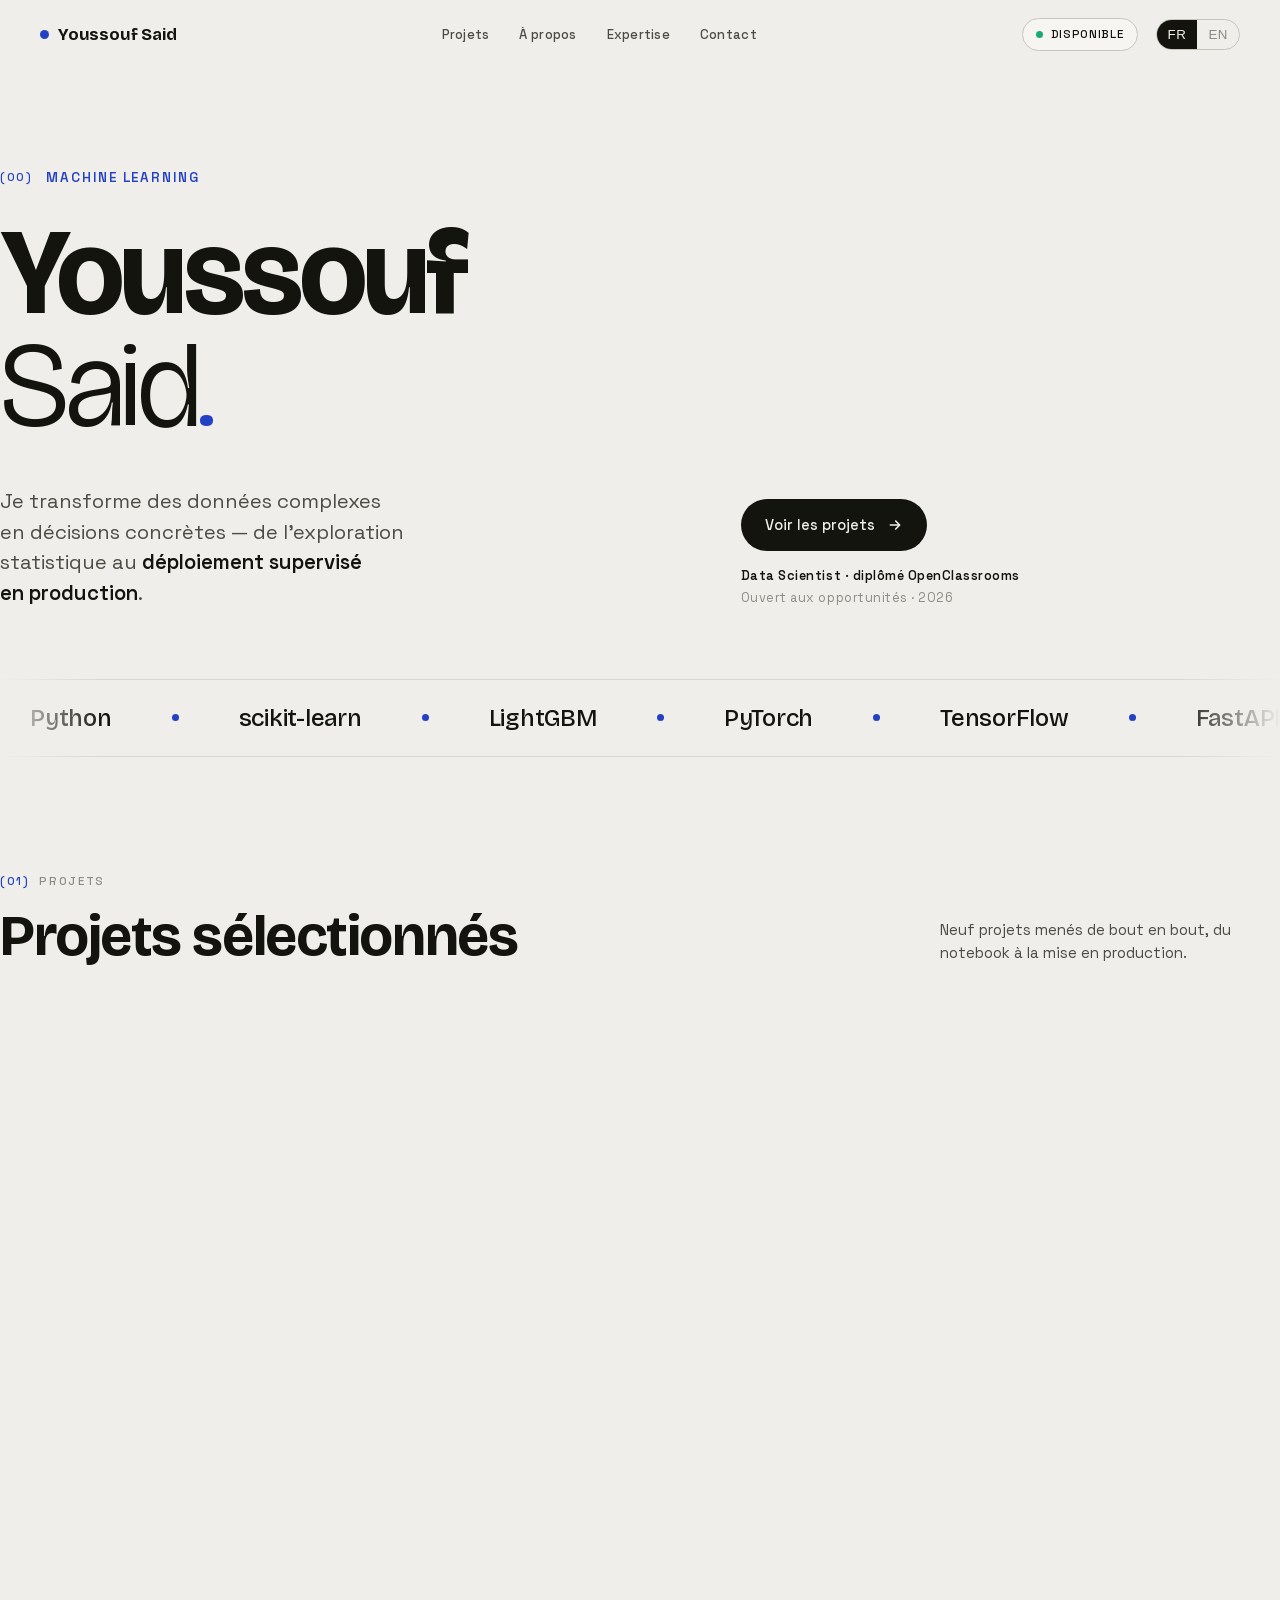
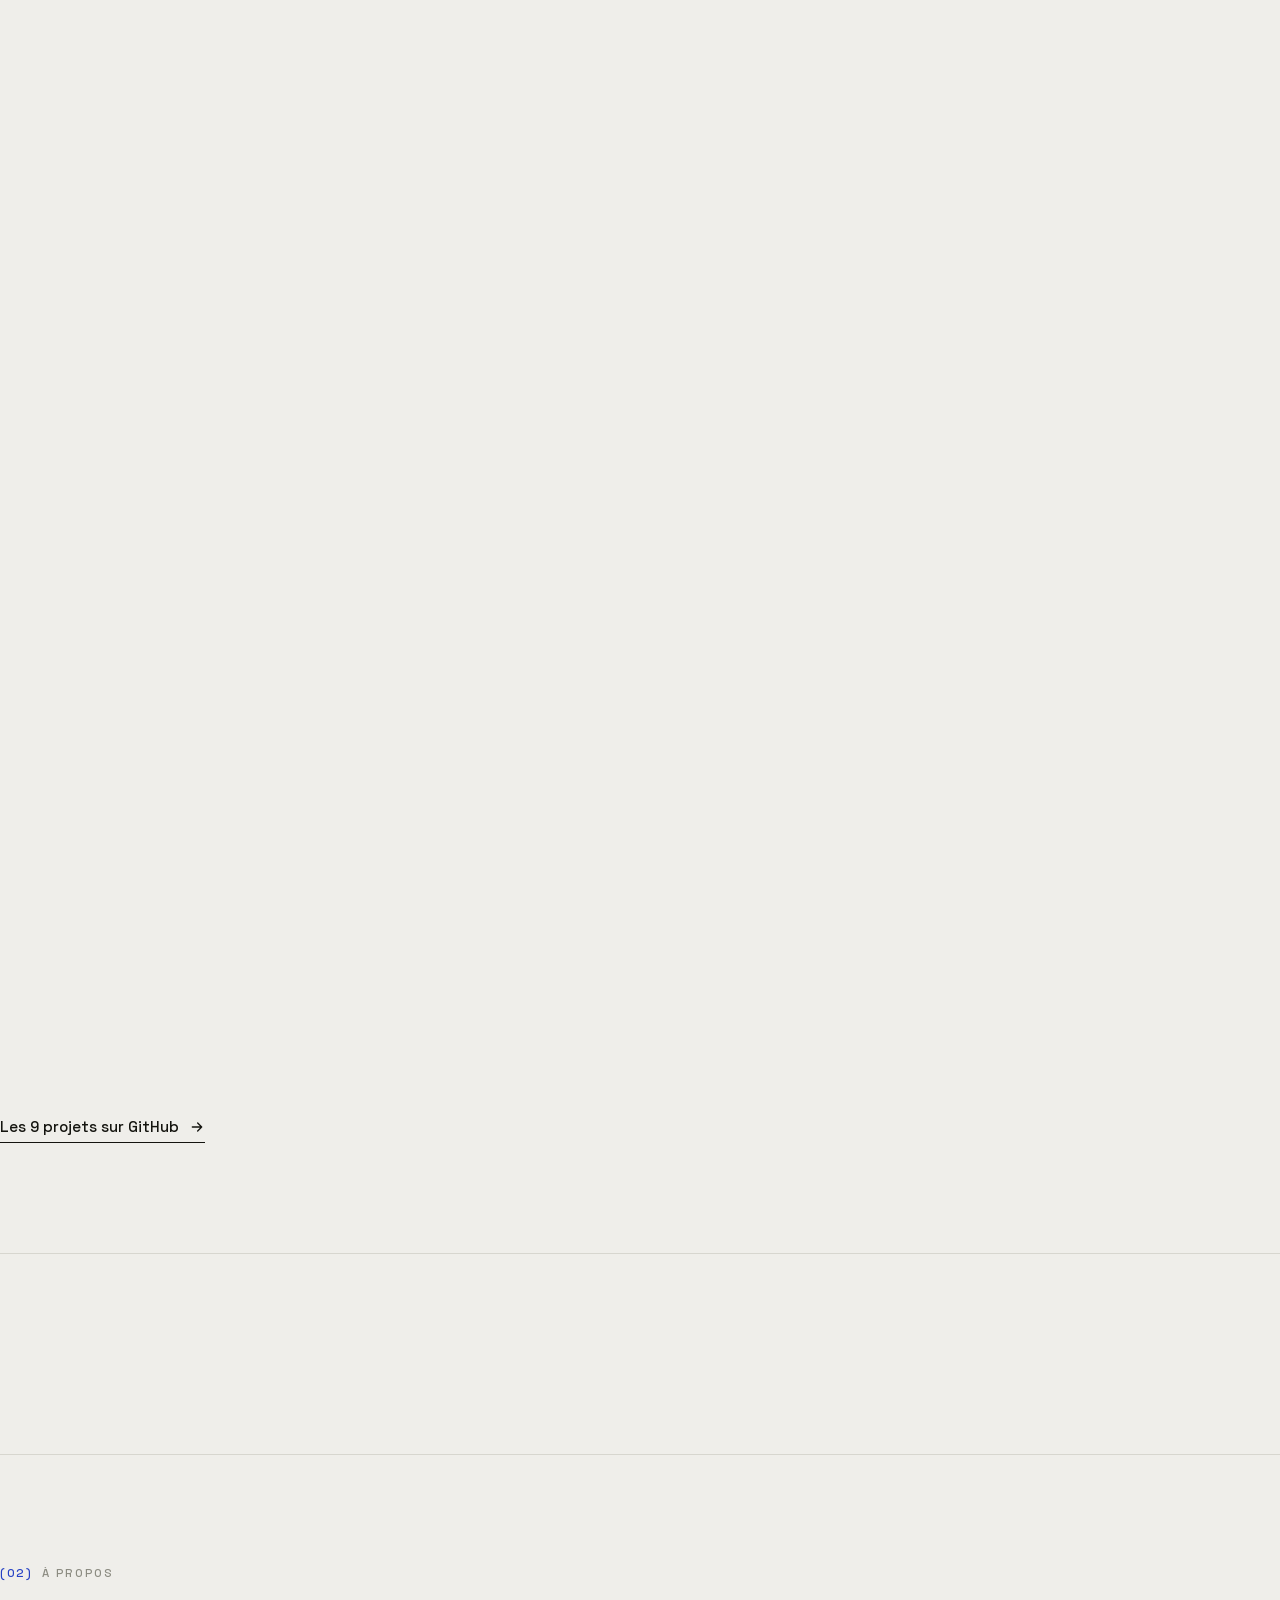
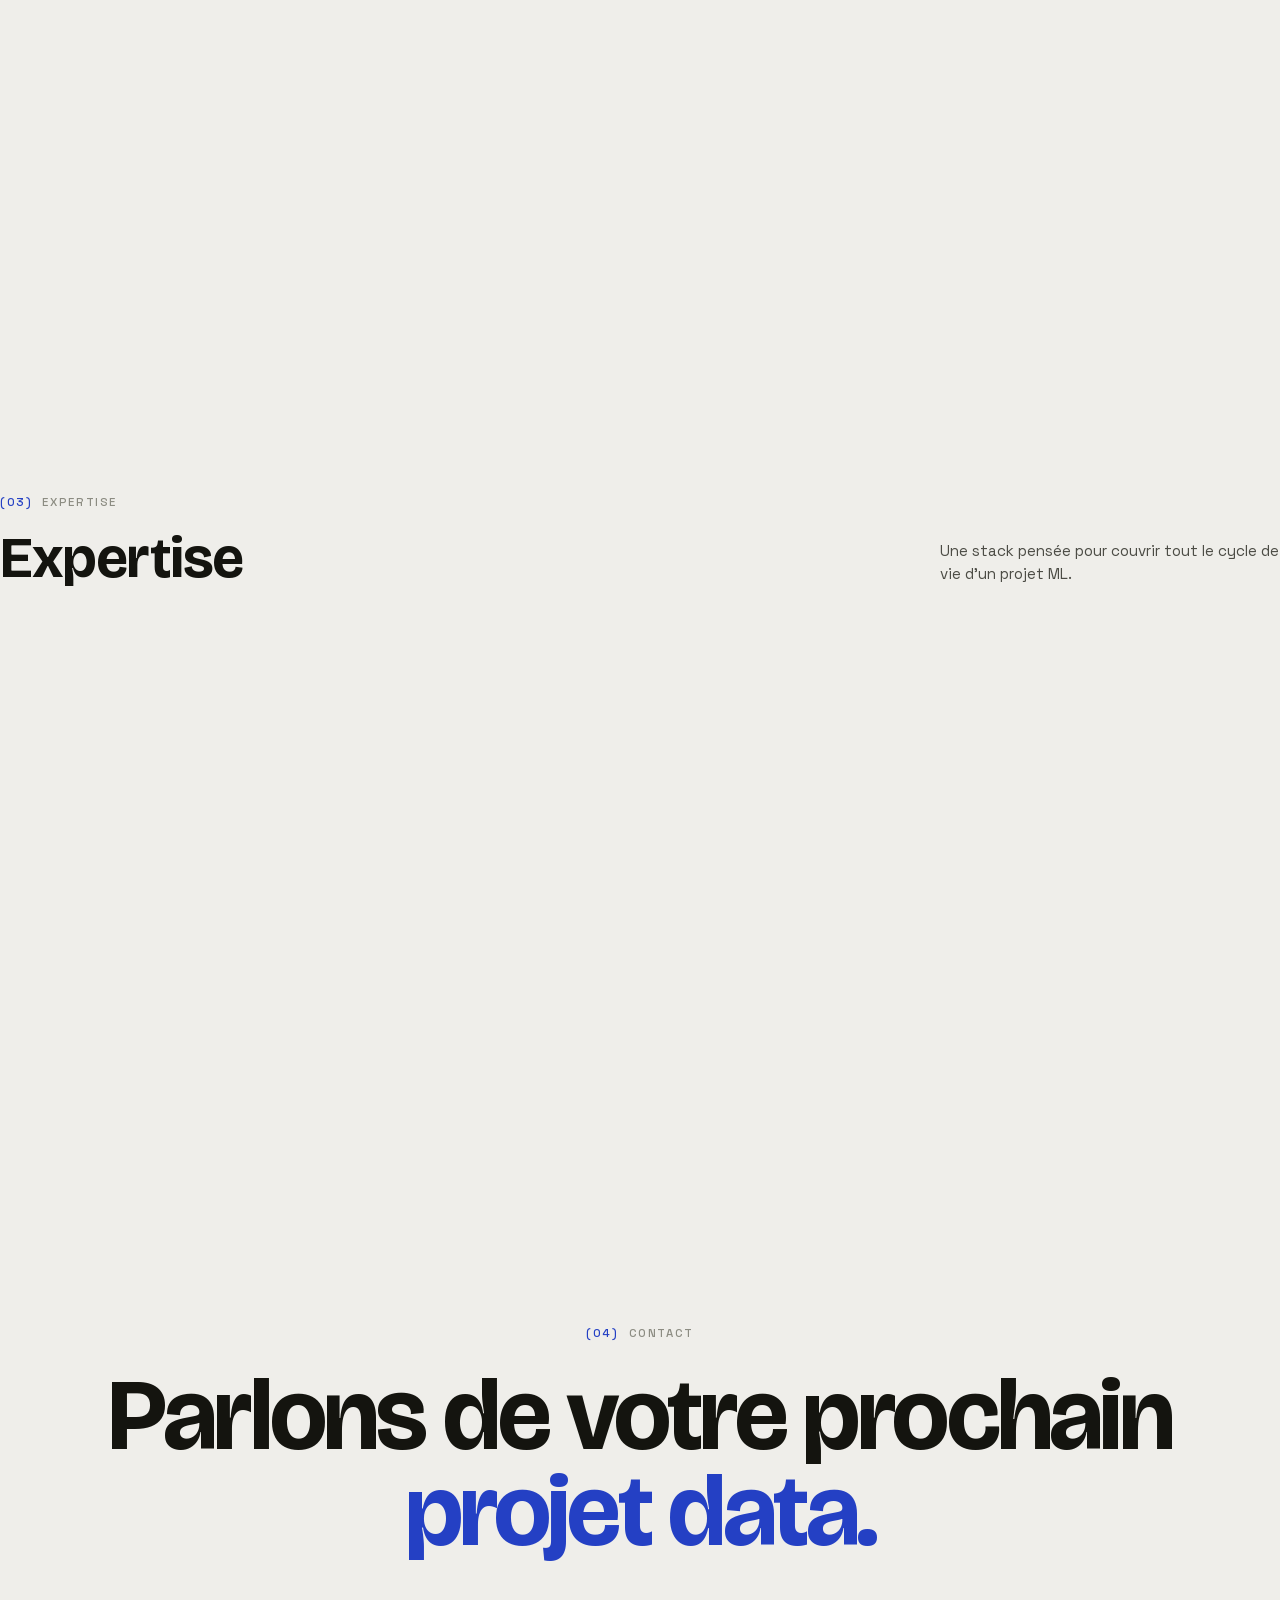
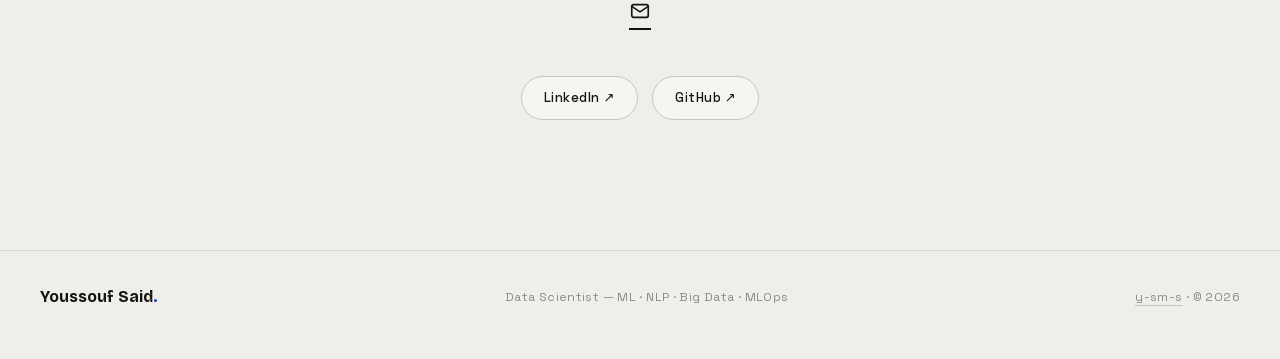
==== commit 91fc0f01: "Refonte v2" ====
--- a/Portfolio (autonome).html
+++ b/Portfolio (autonome).html
@@ -174,7 +174,7 @@
   </script>
 
   <script type="__bundler/template">
-"<!DOCTYPE html>\n<html lang=\"fr\"><head>\n<meta charset=\"UTF-8\">\n<meta name=\"viewport\" content=\"width=device-width, initial-scale=1.0\">\n<title>Youssouf Said — Data Scientist<\u002Ftitle>\n<meta name=\"description\" content=\"Youssouf Said — Data Scientist. Machine Learning, NLP, Big Data, MLOps. Du notebook à la production.\">\n<link rel=\"preconnect\" href=\"https://fonts.googleapis.com\">\n<link rel=\"preconnect\" href=\"https://fonts.gstatic.com\" crossorigin=\"\">\n<style>/* vietnamese */\n@font-face {\n  font-family: 'Bricolage Grotesque';\n  font-style: normal;\n  font-weight: 300;\n  font-stretch: 100%;\n  font-display: swap;\n  src: url(\"8e3aba6e-0d15-425a-9709-77f1981f0406\") format('woff2');\n  unicode-range: U+0102-0103, U+0110-0111, U+0128-0129, U+0168-0169, U+01A0-01A1, U+01AF-01B0, U+0300-0301, U+0303-0304, U+0308-0309, U+0323, U+0329, U+1EA0-1EF9, U+20AB;\n}\n/* latin-ext */\n@font-face {\n  font-family: 'Bricolage Grotesque';\n  font-style: normal;\n  font-weight: 300;\n  font-stretch: 100%;\n  font-display: swap;\n  src: url(\"c5c78db3-6908-4b22-9951-94198c7cbc19\") format('woff2');\n  unicode-range: U+0100-02BA, U+02BD-02C5, U+02C7-02CC, U+02CE-02D7, U+02DD-02FF, U+0304, U+0308, U+0329, U+1D00-1DBF, U+1E00-1E9F, U+1EF2-1EFF, U+2020, U+20A0-20AB, U+20AD-20C0, U+2113, U+2C60-2C7F, U+A720-A7FF;\n}\n/* latin */\n@font-face {\n  font-family: 'Bricolage Grotesque';\n  font-style: normal;\n  font-weight: 300;\n  font-stretch: 100%;\n  font-display: swap;\n  src: url(\"43601264-4d97-4120-ae32-deda0b4c2a59\") format('woff2');\n  unicode-range: U+0000-00FF, U+0131, U+0152-0153, U+02BB-02BC, U+02C6, U+02DA, U+02DC, U+0304, U+0308, U+0329, U+2000-206F, U+20AC, U+2122, U+2191, U+2193, U+2212, U+2215, U+FEFF, U+FFFD;\n}\n/* vietnamese */\n@font-face {\n  font-family: 'Bricolage Grotesque';\n  font-style: normal;\n  font-weight: 400;\n  font-stretch: 100%;\n  font-display: swap;\n  src: url(\"8e3aba6e-0d15-425a-9709-77f1981f0406\") format('woff2');\n  unicode-range: U+0102-0103, U+0110-0111, U+0128-0129, U+0168-0169, U+01A0-01A1, U+01AF-01B0, U+0300-0301, U+0303-0304, U+0308-0309, U+0323, U+0329, U+1EA0-1EF9, U+20AB;\n}\n/* latin-ext */\n@font-face {\n  font-family: 'Bricolage Grotesque';\n  font-style: normal;\n  font-weight: 400;\n  font-stretch: 100%;\n  font-display: swap;\n  src: url(\"c5c78db3-6908-4b22-9951-94198c7cbc19\") format('woff2');\n  unicode-range: U+0100-02BA, U+02BD-02C5, U+02C7-02CC, U+02CE-02D7, U+02DD-02FF, U+0304, U+0308, U+0329, U+1D00-1DBF, U+1E00-1E9F, U+1EF2-1EFF, U+2020, U+20A0-20AB, U+20AD-20C0, U+2113, U+2C60-2C7F, U+A720-A7FF;\n}\n/* latin */\n@font-face {\n  font-family: 'Bricolage Grotesque';\n  font-style: normal;\n  font-weight: 400;\n  font-stretch: 100%;\n  font-display: swap;\n  src: url(\"43601264-4d97-4120-ae32-deda0b4c2a59\") format('woff2');\n  unicode-range: U+0000-00FF, U+0131, U+0152-0153, U+02BB-02BC, U+02C6, U+02DA, U+02DC, U+0304, U+0308, U+0329, U+2000-206F, U+20AC, U+2122, U+2191, U+2193, U+2212, U+2215, U+FEFF, U+FFFD;\n}\n/* vietnamese */\n@font-face {\n  font-family: 'Bricolage Grotesque';\n  font-style: normal;\n  font-weight: 500;\n  font-stretch: 100%;\n  font-display: swap;\n  src: url(\"8e3aba6e-0d15-425a-9709-77f1981f0406\") format('woff2');\n  unicode-range: U+0102-0103, U+0110-0111, U+0128-0129, U+0168-0169, U+01A0-01A1, U+01AF-01B0, U+0300-0301, U+0303-0304, U+0308-0309, U+0323, U+0329, U+1EA0-1EF9, U+20AB;\n}\n/* latin-ext */\n@font-face {\n  font-family: 'Bricolage Grotesque';\n  font-style: normal;\n  font-weight: 500;\n  font-stretch: 100%;\n  font-display: swap;\n  src: url(\"c5c78db3-6908-4b22-9951-94198c7cbc19\") format('woff2');\n  unicode-range: U+0100-02BA, U+02BD-02C5, U+02C7-02CC, U+02CE-02D7, U+02DD-02FF, U+0304, U+0308, U+0329, U+1D00-1DBF, U+1E00-1E9F, U+1EF2-1EFF, U+2020, U+20A0-20AB, U+20AD-20C0, U+2113, U+2C60-2C7F, U+A720-A7FF;\n}\n/* latin */\n@font-face {\n  font-family: 'Bricolage Grotesque';\n  font-style: normal;\n  font-weight: 500;\n  font-stretch: 100%;\n  font-display: swap;\n  src: url(\"43601264-4d97-4120-ae32-deda0b4c2a59\") format('woff2');\n  unicode-range: U+0000-00FF, U+0131, U+0152-0153, U+02BB-02BC, U+02C6, U+02DA, U+02DC, U+0304, U+0308, U+0329, U+2000-206F, U+20AC, U+2122, U+2191, U+2193, U+2212, U+2215, U+FEFF, U+FFFD;\n}\n/* vietnamese */\n@font-face {\n  font-family: 'Bricolage Grotesque';\n  font-style: normal;\n  font-weight: 600;\n  font-stretch: 100%;\n  font-display: swap;\n  src: url(\"8e3aba6e-0d15-425a-9709-77f1981f0406\") format('woff2');\n  unicode-range: U+0102-0103, U+0110-0111, U+0128-0129, U+0168-0169, U+01A0-01A1, U+01AF-01B0, U+0300-0301, U+0303-0304, U+0308-0309, U+0323, U+0329, U+1EA0-1EF9, U+20AB;\n}\n/* latin-ext */\n@font-face {\n  font-family: 'Bricolage Grotesque';\n  font-style: normal;\n  font-weight: 600;\n  font-stretch: 100%;\n  font-display: swap;\n  src: url(\"c5c78db3-6908-4b22-9951-94198c7cbc19\") format('woff2');\n  unicode-range: U+0100-02BA, U+02BD-02C5, U+02C7-02CC, U+02CE-02D7, U+02DD-02FF, U+0304, U+0308, U+0329, U+1D00-1DBF, U+1E00-1E9F, U+1EF2-1EFF, U+2020, U+20A0-20AB, U+20AD-20C0, U+2113, U+2C60-2C7F, U+A720-A7FF;\n}\n/* latin */\n@font-face {\n  font-family: 'Bricolage Grotesque';\n  font-style: normal;\n  font-weight: 600;\n  font-stretch: 100%;\n  font-display: swap;\n  src: url(\"43601264-4d97-4120-ae32-deda0b4c2a59\") format('woff2');\n  unicode-range: U+0000-00FF, U+0131, U+0152-0153, U+02BB-02BC, U+02C6, U+02DA, U+02DC, U+0304, U+0308, U+0329, U+2000-206F, U+20AC, U+2122, U+2191, U+2193, U+2212, U+2215, U+FEFF, U+FFFD;\n}\n/* vietnamese */\n@font-face {\n  font-family: 'Bricolage Grotesque';\n  font-style: normal;\n  font-weight: 700;\n  font-stretch: 100%;\n  font-display: swap;\n  src: url(\"8e3aba6e-0d15-425a-9709-77f1981f0406\") format('woff2');\n  unicode-range: U+0102-0103, U+0110-0111, U+0128-0129, U+0168-0169, U+01A0-01A1, U+01AF-01B0, U+0300-0301, U+0303-0304, U+0308-0309, U+0323, U+0329, U+1EA0-1EF9, U+20AB;\n}\n/* latin-ext */\n@font-face {\n  font-family: 'Bricolage Grotesque';\n  font-style: normal;\n  font-weight: 700;\n  font-stretch: 100%;\n  font-display: swap;\n  src: url(\"c5c78db3-6908-4b22-9951-94198c7cbc19\") format('woff2');\n  unicode-range: U+0100-02BA, U+02BD-02C5, U+02C7-02CC, U+02CE-02D7, U+02DD-02FF, U+0304, U+0308, U+0329, U+1D00-1DBF, U+1E00-1E9F, U+1EF2-1EFF, U+2020, U+20A0-20AB, U+20AD-20C0, U+2113, U+2C60-2C7F, U+A720-A7FF;\n}\n/* latin */\n@font-face {\n  font-family: 'Bricolage Grotesque';\n  font-style: normal;\n  font-weight: 700;\n  font-stretch: 100%;\n  font-display: swap;\n  src: url(\"43601264-4d97-4120-ae32-deda0b4c2a59\") format('woff2');\n  unicode-range: U+0000-00FF, U+0131, U+0152-0153, U+02BB-02BC, U+02C6, U+02DA, U+02DC, U+0304, U+0308, U+0329, U+2000-206F, U+20AC, U+2122, U+2191, U+2193, U+2212, U+2215, U+FEFF, U+FFFD;\n}\n/* vietnamese */\n@font-face {\n  font-family: 'Space Grotesk';\n  font-style: normal;\n  font-weight: 400;\n  font-display: swap;\n  src: url(\"d05fba13-6184-4bc5-ae58-fcc80470a0ba\") format('woff2');\n  unicode-range: U+0102-0103, U+0110-0111, U+0128-0129, U+0168-0169, U+01A0-01A1, U+01AF-01B0, U+0300-0301, U+0303-0304, U+0308-0309, U+0323, U+0329, U+1EA0-1EF9, U+20AB;\n}\n/* latin-ext */\n@font-face {\n  font-family: 'Space Grotesk';\n  font-style: normal;\n  font-weight: 400;\n  font-display: swap;\n  src: url(\"f73097d9-89b7-4249-b3cb-faaa52a74d30\") format('woff2');\n  unicode-range: U+0100-02BA, U+02BD-02C5, U+02C7-02CC, U+02CE-02D7, U+02DD-02FF, U+0304, U+0308, U+0329, U+1D00-1DBF, U+1E00-1E9F, U+1EF2-1EFF, U+2020, U+20A0-20AB, U+20AD-20C0, U+2113, U+2C60-2C7F, U+A720-A7FF;\n}\n/* latin */\n@font-face {\n  font-family: 'Space Grotesk';\n  font-style: normal;\n  font-weight: 400;\n  font-display: swap;\n  src: url(\"e7ac6f22-2ff3-4042-b87a-aa2c7745cdb2\") format('woff2');\n  unicode-range: U+0000-00FF, U+0131, U+0152-0153, U+02BB-02BC, U+02C6, U+02DA, U+02DC, U+0304, U+0308, U+0329, U+2000-206F, U+20AC, U+2122, U+2191, U+2193, U+2212, U+2215, U+FEFF, U+FFFD;\n}\n/* vietnamese */\n@font-face {\n  font-family: 'Space Grotesk';\n  font-style: normal;\n  font-weight: 500;\n  font-display: swap;\n  src: url(\"d05fba13-6184-4bc5-ae58-fcc80470a0ba\") format('woff2');\n  unicode-range: U+0102-0103, U+0110-0111, U+0128-0129, U+0168-0169, U+01A0-01A1, U+01AF-01B0, U+0300-0301, U+0303-0304, U+0308-0309, U+0323, U+0329, U+1EA0-1EF9, U+20AB;\n}\n/* latin-ext */\n@font-face {\n  font-family: 'Space Grotesk';\n  font-style: normal;\n  font-weight: 500;\n  font-display: swap;\n  src: url(\"f73097d9-89b7-4249-b3cb-faaa52a74d30\") format('woff2');\n  unicode-range: U+0100-02BA, U+02BD-02C5, U+02C7-02CC, U+02CE-02D7, U+02DD-02FF, U+0304, U+0308, U+0329, U+1D00-1DBF, U+1E00-1E9F, U+1EF2-1EFF, U+2020, U+20A0-20AB, U+20AD-20C0, U+2113, U+2C60-2C7F, U+A720-A7FF;\n}\n/* latin */\n@font-face {\n  font-family: 'Space Grotesk';\n  font-style: normal;\n  font-weight: 500;\n  font-display: swap;\n  src: url(\"e7ac6f22-2ff3-4042-b87a-aa2c7745cdb2\") format('woff2');\n  unicode-range: U+0000-00FF, U+0131, U+0152-0153, U+02BB-02BC, U+02C6, U+02DA, U+02DC, U+0304, U+0308, U+0329, U+2000-206F, U+20AC, U+2122, U+2191, U+2193, U+2212, U+2215, U+FEFF, U+FFFD;\n}\n/* vietnamese */\n@font-face {\n  font-family: 'Space Grotesk';\n  font-style: normal;\n  font-weight: 600;\n  font-display: swap;\n  src: url(\"d05fba13-6184-4bc5-ae58-fcc80470a0ba\") format('woff2');\n  unicode-range: U+0102-0103, U+0110-0111, U+0128-0129, U+0168-0169, U+01A0-01A1, U+01AF-01B0, U+0300-0301, U+0303-0304, U+0308-0309, U+0323, U+0329, U+1EA0-1EF9, U+20AB;\n}\n/* latin-ext */\n@font-face {\n  font-family: 'Space Grotesk';\n  font-style: normal;\n  font-weight: 600;\n  font-display: swap;\n  src: url(\"f73097d9-89b7-4249-b3cb-faaa52a74d30\") format('woff2');\n  unicode-range: U+0100-02BA, U+02BD-02C5, U+02C7-02CC, U+02CE-02D7, U+02DD-02FF, U+0304, U+0308, U+0329, U+1D00-1DBF, U+1E00-1E9F, U+1EF2-1EFF, U+2020, U+20A0-20AB, U+20AD-20C0, U+2113, U+2C60-2C7F, U+A720-A7FF;\n}\n/* latin */\n@font-face {\n  font-family: 'Space Grotesk';\n  font-style: normal;\n  font-weight: 600;\n  font-display: swap;\n  src: url(\"e7ac6f22-2ff3-4042-b87a-aa2c7745cdb2\") format('woff2');\n  unicode-range: U+0000-00FF, U+0131, U+0152-0153, U+02BB-02BC, U+02C6, U+02DA, U+02DC, U+0304, U+0308, U+0329, U+2000-206F, U+20AC, U+2122, U+2191, U+2193, U+2212, U+2215, U+FEFF, U+FFFD;\n}\n/* vietnamese */\n@font-face {\n  font-family: 'Space Grotesk';\n  font-style: normal;\n  font-weight: 700;\n  font-display: swap;\n  src: url(\"d05fba13-6184-4bc5-ae58-fcc80470a0ba\") format('woff2');\n  unicode-range: U+0102-0103, U+0110-0111, U+0128-0129, U+0168-0169, U+01A0-01A1, U+01AF-01B0, U+0300-0301, U+0303-0304, U+0308-0309, U+0323, U+0329, U+1EA0-1EF9, U+20AB;\n}\n/* latin-ext */\n@font-face {\n  font-family: 'Space Grotesk';\n  font-style: normal;\n  font-weight: 700;\n  font-display: swap;\n  src: url(\"f73097d9-89b7-4249-b3cb-faaa52a74d30\") format('woff2');\n  unicode-range: U+0100-02BA, U+02BD-02C5, U+02C7-02CC, U+02CE-02D7, U+02DD-02FF, U+0304, U+0308, U+0329, U+1D00-1DBF, U+1E00-1E9F, U+1EF2-1EFF, U+2020, U+20A0-20AB, U+20AD-20C0, U+2113, U+2C60-2C7F, U+A720-A7FF;\n}\n/* latin */\n@font-face {\n  font-family: 'Space Grotesk';\n  font-style: normal;\n  font-weight: 700;\n  font-display: swap;\n  src: url(\"e7ac6f22-2ff3-4042-b87a-aa2c7745cdb2\") format('woff2');\n  unicode-range: U+0000-00FF, U+0131, U+0152-0153, U+02BB-02BC, U+02C6, U+02DA, U+02DC, U+0304, U+0308, U+0329, U+2000-206F, U+20AC, U+2122, U+2191, U+2193, U+2212, U+2215, U+FEFF, U+FFFD;\n}\n<\u002Fstyle>\n<style>/* ===========================================================\n   Youssouf Said — Portfolio Data Scientist\n   Système : grotesque moderne, clair, mouvement maîtrisé\n   =========================================================== */\n\n:root {\n  --bg: #efeeea;\n  --bg-2: #e6e5df;\n  --card: #f6f5f2;\n  --ink: #14140f;\n  --ink-2: #4c4c45;\n  --muted: #8c8c82;\n  --line: #d7d6cf;\n  --line-2: #c6c5bc;\n  --accent: #2440c4;\n  --accent-deep: #182c8a;\n  --accent-soft: rgba(36, 64, 196, 0.08);\n  --r: 14px;\n\n  --display: 'Bricolage Grotesque', system-ui, sans-serif;\n  --sans: 'Space Grotesk', system-ui, sans-serif;\n}\n\n* { box-sizing: border-box; margin: 0; padding: 0; }\n\nhtml { scroll-behavior: smooth; }\n\nbody {\n  background: var(--bg);\n  color: var(--ink);\n  font-family: var(--sans);\n  font-size: 17px;\n  line-height: 1.5;\n  -webkit-font-smoothing: antialiased;\n  overflow-x: hidden;\n}\n\n::selection { background: var(--accent); color: #fff; }\n\na { color: inherit; text-decoration: none; }\n\n.wrap { max-width: 1280px; margin: 0 auto; padding: 0 40px; }\n@media (max-width: 720px) { .wrap { padding: 0 22px; } }\n\n.mono {\n  font-family: var(--sans);\n  font-variant-numeric: tabular-nums;\n  font-feature-settings: \"tnum\" 1;\n}\n\n/* tiny label used everywhere : (0X) / SECTION */\n.tag {\n  font-family: var(--sans);\n  font-size: 0.72rem;\n  font-weight: 500;\n  letter-spacing: 0.14em;\n  text-transform: uppercase;\n  color: var(--muted);\n  display: inline-flex;\n  align-items: center;\n  gap: 10px;\n}\n.tag .idx { color: var(--accent); }\n\n/* ===================== Top bar ===================== */\n.topbar {\n  position: fixed;\n  top: 0; left: 0; right: 0;\n  z-index: 50;\n  display: flex;\n  align-items: center;\n  justify-content: space-between;\n  padding: 18px 40px;\n  transition: padding .35s ease, background .35s ease, border-color .35s ease;\n  border-bottom: 1px solid transparent;\n}\n.topbar.scrolled {\n  padding: 12px 40px;\n  background: color-mix(in srgb, var(--bg) 82%, transparent);\n  backdrop-filter: blur(14px) saturate(1.4);\n  -webkit-backdrop-filter: blur(14px) saturate(1.4);\n  border-bottom: 1px solid var(--line);\n}\n@media (max-width: 720px) { .topbar, .topbar.scrolled { padding: 14px 22px; } }\n\n.brand {\n  font-family: var(--display);\n  font-weight: 700;\n  font-size: 1.05rem;\n  letter-spacing: -0.01em;\n  display: flex;\n  align-items: center;\n  gap: 9px;\n}\n.brand .dot {\n  width: 9px; height: 9px; border-radius: 50%;\n  background: var(--accent);\n}\n\n.topnav {\n  display: flex;\n  align-items: center;\n  gap: 30px;\n}\n.topnav a {\n  font-size: 0.82rem;\n  font-weight: 500;\n  letter-spacing: 0.02em;\n  color: var(--ink-2);\n  position: relative;\n  white-space: nowrap;\n  transition: color .2s;\n}\n.topnav a::after {\n  content: '';\n  position: absolute; left: 0; bottom: -4px;\n  width: 100%; height: 1.5px;\n  background: var(--accent);\n  transform: scaleX(0);\n  transform-origin: left;\n  transition: transform .28s ease;\n}\n.topnav a:hover { color: var(--ink); }\n.topnav a:hover::after { transform: scaleX(1); }\n@media (max-width: 860px) { .topnav .nav-link { display: none; } }\n\n.topbar-right { display: flex; align-items: center; gap: 18px; }\n\n.avail {\n  display: inline-flex;\n  align-items: center;\n  gap: 8px;\n  font-size: 0.72rem;\n  font-weight: 500;\n  letter-spacing: 0.06em;\n  text-transform: uppercase;\n  color: var(--ink);\n  border: 1px solid var(--line-2);\n  border-radius: 100px;\n  padding: 7px 13px;\n  background: var(--card);\n}\n.avail .pulse {\n  width: 7px; height: 7px; border-radius: 50%;\n  background: #19a974;\n  box-shadow: 0 0 0 0 rgba(25,169,116,0.6);\n  animation: pulse 2.4s infinite;\n}\n@keyframes pulse {\n  0% { box-shadow: 0 0 0 0 rgba(25,169,116,0.5); }\n  70% { box-shadow: 0 0 0 7px rgba(25,169,116,0); }\n  100% { box-shadow: 0 0 0 0 rgba(25,169,116,0); }\n}\n@media (max-width: 540px) { .avail .avail-txt { display: none; } }\n\n.lang {\n  display: inline-flex;\n  border: 1px solid var(--line-2);\n  border-radius: 100px;\n  overflow: hidden;\n  font-family: var(--sans);\n  font-size: 0.72rem;\n  font-weight: 600;\n}\n.lang button {\n  background: none; border: none; cursor: pointer;\n  padding: 7px 11px;\n  color: var(--muted);\n  letter-spacing: 0.04em;\n  transition: background .2s, color .2s;\n}\n.lang button.active { background: var(--ink); color: var(--bg); }\n\n/* ===================== Hero ===================== */\n.hero {\n  padding: 168px 0 70px;\n  position: relative;\n}\n.hero-row {\n  display: flex;\n  align-items: center;\n  gap: 14px;\n  margin-bottom: 30px;\n  flex-wrap: wrap;\n}\n.rotator {\n  height: 1.5em;\n  width: max-content;\n  overflow: hidden;\n  position: relative;\n  font-family: var(--sans);\n  font-size: 0.84rem;\n  font-weight: 600;\n  letter-spacing: 0.14em;\n  text-transform: uppercase;\n  color: var(--accent);\n  padding-right: 2px;\n}\n.rotator ul {\n  list-style: none;\n  animation: rotate 9s cubic-bezier(.86,0,.07,1) infinite;\n}\n.rotator li { height: 1.5em; line-height: 1.5em; white-space: nowrap; }\n@keyframes rotate {\n  0%,18%   { transform: translateY(0); }\n  25%,43%  { transform: translateY(-1.5em); }\n  50%,68%  { transform: translateY(-3em); }\n  75%,93%  { transform: translateY(-4.5em); }\n  100%     { transform: translateY(-6em); }\n}\n\n.hero h1 {\n  font-family: var(--display);\n  font-weight: 700;\n  font-size: clamp(3.2rem, 9.5vw, 9rem);\n  line-height: 0.92;\n  letter-spacing: -0.035em;\n  text-wrap: balance;\n}\n.hero h1 .thin { font-weight: 300; }\n.hero h1 .accent { color: var(--accent); }\n\n.hero-foot {\n  margin-top: 44px;\n  display: grid;\n  grid-template-columns: 1.3fr 1fr;\n  gap: 40px;\n  align-items: end;\n}\n@media (max-width: 820px) { .hero-foot { grid-template-columns: 1fr; gap: 28px; } }\n.hero-lede {\n  font-size: 1.28rem;\n  line-height: 1.5;\n  color: var(--ink-2);\n  max-width: 32ch;\n  text-wrap: pretty;\n}\n.hero-lede strong { color: var(--ink); font-weight: 600; }\n.hero-meta {\n  display: flex;\n  flex-direction: column;\n  gap: 14px;\n  align-items: flex-start;\n}\n.hero-cta {\n  display: inline-flex;\n  align-items: center;\n  gap: 12px;\n  background: var(--ink);\n  color: var(--bg);\n  font-weight: 500;\n  font-size: 0.92rem;\n  padding: 15px 24px;\n  border-radius: 100px;\n  transition: transform .25s ease, background .25s ease;\n}\n.hero-cta:hover { transform: translateY(-2px); background: var(--accent); }\n.hero-loc {\n  font-size: 0.8rem;\n  letter-spacing: 0.04em;\n  color: var(--muted);\n  line-height: 1.7;\n}\n.hero-loc strong { color: var(--ink); font-weight: 600; }\n\n/* ===================== Marquee ===================== */\n.marquee {\n  border-top: 1px solid var(--line);\n  border-bottom: 1px solid var(--line);\n  padding: 20px 0;\n  overflow: hidden;\n  white-space: nowrap;\n  -webkit-mask-image: linear-gradient(90deg, transparent, #000 8%, #000 92%, transparent);\n  mask-image: linear-gradient(90deg, transparent, #000 8%, #000 92%, transparent);\n}\n.marquee-track {\n  display: inline-flex;\n  gap: 0;\n  animation: marquee 38s linear infinite;\n}\n.marquee:hover .marquee-track { animation-play-state: paused; }\n.marquee-track span {\n  font-family: var(--display);\n  font-weight: 500;\n  font-size: 1.5rem;\n  letter-spacing: -0.01em;\n  color: var(--ink);\n  padding: 0 30px;\n  display: inline-flex;\n  align-items: center;\n  gap: 60px;\n}\n.marquee-track span::after {\n  content: '';\n  width: 7px; height: 7px;\n  background: var(--accent);\n  border-radius: 50%;\n  display: inline-block;\n}\n@keyframes marquee { from { transform: translateX(0); } to { transform: translateX(-50%); } }\n\n/* ===================== Section frame ===================== */\nsection.block { padding: 110px 0; }\n.sec-head {\n  display: flex;\n  align-items: flex-end;\n  justify-content: space-between;\n  gap: 24px;\n  margin-bottom: 54px;\n  flex-wrap: wrap;\n}\n.sec-head h2 {\n  font-family: var(--display);\n  font-weight: 700;\n  font-size: clamp(2rem, 5vw, 3.6rem);\n  line-height: 0.98;\n  letter-spacing: -0.025em;\n  text-wrap: balance;\n}\n.sec-head .sec-note {\n  font-size: 0.95rem;\n  color: var(--ink-2);\n  max-width: 34ch;\n  text-wrap: pretty;\n}\n\n/* ===================== Works ===================== */\n.feature {\n  display: grid;\n  grid-template-columns: 1fr 1.05fr;\n  gap: 0;\n  border: 1px solid var(--line);\n  border-radius: var(--r);\n  overflow: hidden;\n  background: var(--card);\n  margin-bottom: 22px;\n  transition: border-color .3s, box-shadow .3s, transform .3s;\n}\n.feature:hover {\n  border-color: var(--line-2);\n  box-shadow: 0 28px 60px -28px rgba(20,20,15,0.28);\n  transform: translateY(-3px);\n}\n@media (max-width: 860px) { .feature { grid-template-columns: 1fr; } }\n.feature-media {\n  position: relative;\n  min-height: 380px;\n  border-right: 1px solid var(--line);\n  overflow: hidden;\n}\n@media (max-width: 860px) { .feature-media { border-right: none; border-bottom: 1px solid var(--line); min-height: 280px; } }\n.feature-body { padding: 40px; display: flex; flex-direction: column; }\n.feature-body .ftag {\n  font-size: 0.72rem; font-weight: 600; letter-spacing: 0.12em;\n  text-transform: uppercase; color: var(--accent); margin-bottom: 18px;\n  display: flex; align-items: center; gap: 10px; white-space: nowrap;\n}\n.feature-body .pill-star {\n  background: var(--accent); color: #fff; border-radius: 100px;\n  padding: 3px 10px; font-size: 0.62rem; letter-spacing: 0.1em; white-space: nowrap;\n}\n.feature-body h3 {\n  font-family: var(--display);\n  font-weight: 600;\n  font-size: clamp(1.6rem, 3vw, 2.3rem);\n  line-height: 1.04;\n  letter-spacing: -0.02em;\n  margin-bottom: 16px;\n}\n.feature-body p {\n  font-size: 1.02rem; line-height: 1.6; color: var(--ink-2);\n  margin-bottom: 22px; text-wrap: pretty; max-width: 52ch;\n}\n.feature-body p strong { color: var(--ink); font-weight: 600; }\n.feature-metrics {\n  display: flex; gap: 34px; flex-wrap: wrap; margin-bottom: 26px;\n}\n.feature-metrics .fm .v {\n  font-family: var(--display); font-weight: 700; font-size: 2.2rem;\n  letter-spacing: -0.03em; color: var(--ink); line-height: 1;\n}\n.feature-metrics .fm .v.accent { color: var(--accent); }\n.feature-metrics .fm .k {\n  font-size: 0.68rem; letter-spacing: 0.06em; text-transform: uppercase;\n  color: var(--muted); margin-top: 8px;\n}\n.chips { display: flex; flex-wrap: wrap; gap: 7px; margin-top: auto; }\n.chip {\n  font-size: 0.72rem; font-weight: 500; color: var(--ink-2);\n  border: 1px solid var(--line-2); border-radius: 100px; padding: 5px 12px;\n  background: var(--bg);\n}\n\n/* grid of other works */\n.works-grid {\n  display: grid;\n  grid-template-columns: repeat(2, 1fr);\n  gap: 22px;\n}\n@media (max-width: 720px) { .works-grid { grid-template-columns: 1fr; } }\n.work {\n  display: flex;\n  flex-direction: column;\n  border: 1px solid var(--line);\n  border-radius: var(--r);\n  overflow: hidden;\n  background: var(--card);\n  transition: border-color .3s, box-shadow .3s, transform .3s;\n}\n.work:hover {\n  border-color: var(--line-2);\n  box-shadow: 0 24px 50px -26px rgba(20,20,15,0.26);\n  transform: translateY(-3px);\n}\n.work-media {\n  position: relative;\n  aspect-ratio: 16 / 9;\n  border-bottom: 1px solid var(--line);\n  overflow: hidden;\n}\n.work-body { padding: 24px 26px 26px; display: flex; flex-direction: column; flex: 1; }\n.work-top {\n  display: flex; justify-content: space-between; align-items: center;\n  margin-bottom: 14px;\n}\n.work-top .ref {\n  font-size: 0.72rem; font-weight: 600; letter-spacing: 0.1em;\n  text-transform: uppercase; color: var(--accent);\n}\n.work-top .yr { font-size: 0.72rem; color: var(--muted); letter-spacing: 0.04em; }\n.work-body h4 {\n  font-family: var(--display); font-weight: 600;\n  font-size: 1.3rem; line-height: 1.08; letter-spacing: -0.015em;\n  margin-bottom: 10px;\n}\n.work:hover .work-body h4 { color: var(--accent); }\n.work-body p { font-size: 0.92rem; color: var(--ink-2); line-height: 1.55; margin-bottom: 18px; text-wrap: pretty; }\n.work-body .chips { margin-top: auto; }\n.work-arrow {\n  position: absolute; top: 16px; right: 16px;\n  width: 38px; height: 38px; border-radius: 50%;\n  background: var(--bg); border: 1px solid var(--line-2);\n  display: grid; place-items: center;\n  color: var(--ink);\n  transition: transform .3s, background .3s, color .3s;\n}\n.work:hover .work-arrow, .feature:hover .work-arrow {\n  background: var(--accent); color: #fff; border-color: var(--accent);\n  transform: rotate(45deg);\n}\n\n/* media motif (data viz placeholder) */\n.motif {\n  position: absolute; inset: 0;\n  background:\n    repeating-linear-gradient(135deg, transparent 0 11px, rgba(20,20,15,0.025) 11px 12px),\n    var(--bg-2);\n  display: flex; flex-direction: column; justify-content: space-between;\n  padding: 22px;\n  transition: transform .5s ease;\n}\n.work:hover .motif, .feature:hover .motif { transform: scale(1.03); }\n.motif .motif-cap {\n  font-family: var(--sans); font-size: 0.66rem; font-weight: 500;\n  letter-spacing: 0.1em; text-transform: uppercase; color: var(--muted);\n  display: flex; align-items: center; gap: 8px;\n}\n.motif .motif-cap::before {\n  content: ''; width: 6px; height: 6px; background: var(--accent); border-radius: 1px;\n}\n.motif svg { width: 100%; height: auto; display: block; }\n.motif svg .stroke { stroke: var(--ink); fill: none; stroke-width: 1.4; vector-effect: non-scaling-stroke; }\n.motif svg .stroke-acc { stroke: var(--accent); fill: none; stroke-width: 1.8; vector-effect: non-scaling-stroke; }\n.motif svg .fill-acc { fill: var(--accent); }\n.motif svg .fill-ink { fill: var(--ink); opacity: 0.82; }\n.motif svg .fill-soft { fill: var(--ink); opacity: 0.18; }\n\n.works-more {\n  display: inline-flex; align-items: center; gap: 10px;\n  margin-top: 40px;\n  font-weight: 500; font-size: 0.95rem;\n  border-bottom: 1.5px solid var(--ink);\n  padding-bottom: 3px;\n  transition: gap .25s, color .25s, border-color .25s;\n}\n.works-more:hover { gap: 16px; color: var(--accent); border-color: var(--accent); }\n\n/* ===================== Stats band ===================== */\n.stats {\n  border-top: 1px solid var(--line);\n  border-bottom: 1px solid var(--line);\n  display: grid;\n  grid-template-columns: repeat(4, 1fr);\n}\n@media (max-width: 720px) { .stats { grid-template-columns: 1fr 1fr; } }\n.stat {\n  padding: 54px 30px;\n  border-right: 1px solid var(--line);\n}\n.stat:last-child { border-right: none; }\n@media (max-width: 720px) {\n  .stat:nth-child(2n) { border-right: none; }\n  .stat:nth-child(-n+2) { border-bottom: 1px solid var(--line); }\n  .stat { padding: 36px 22px; }\n}\n.stat .n {\n  font-family: var(--display); font-weight: 700;\n  font-size: clamp(2.6rem, 5vw, 4rem);\n  letter-spacing: -0.04em; line-height: 0.9;\n}\n.stat .n.accent { color: var(--accent); }\n.stat .l {\n  font-size: 0.82rem; color: var(--ink-2); margin-top: 16px; line-height: 1.45;\n  max-width: 22ch;\n}\n\n/* ===================== About ===================== */\n.about-grid {\n  display: grid;\n  grid-template-columns: 1fr 1.2fr;\n  gap: 70px;\n}\n@media (max-width: 860px) { .about-grid { grid-template-columns: 1fr; gap: 34px; } }\n.about-lead {\n  font-family: var(--display);\n  font-weight: 500;\n  font-size: clamp(1.6rem, 3.2vw, 2.4rem);\n  line-height: 1.12;\n  letter-spacing: -0.02em;\n  text-wrap: balance;\n}\n.about-lead .accent { color: var(--accent); }\n.about-body p { font-size: 1.06rem; line-height: 1.65; color: var(--ink-2); margin-bottom: 18px; text-wrap: pretty; }\n.about-body p strong { color: var(--ink); font-weight: 600; }\n\n/* ===================== Capabilities ===================== */\n.caps {\n  display: grid;\n  grid-template-columns: repeat(2, 1fr);\n  border: 1px solid var(--line);\n  border-radius: var(--r);\n  overflow: hidden;\n  background: var(--card);\n}\n@media (max-width: 720px) { .caps { grid-template-columns: 1fr; } }\n.cap {\n  padding: 34px 36px;\n  border-right: 1px solid var(--line);\n  border-bottom: 1px solid var(--line);\n  transition: background .25s;\n}\n.cap:nth-child(2n) { border-right: none; }\n@media (max-width: 720px) { .cap { border-right: none; } }\n.cap:hover { background: var(--bg-2); }\n.cap .cap-no {\n  font-size: 0.72rem; font-weight: 600; letter-spacing: 0.1em; color: var(--accent);\n  margin-bottom: 16px;\n}\n.cap h4 {\n  font-family: var(--display); font-weight: 600; font-size: 1.4rem;\n  letter-spacing: -0.015em; margin-bottom: 14px;\n}\n.cap .cap-list {\n  display: flex; flex-wrap: wrap; gap: 7px;\n}\n.cap .cap-list span {\n  font-size: 0.78rem; color: var(--ink-2);\n  border: 1px solid var(--line-2); border-radius: 100px; padding: 5px 11px;\n}\n\n/* ===================== Contact ===================== */\n.contact { padding: 130px 0; }\n.contact-inner { text-align: center; }\n.contact .ctag { margin-bottom: 26px; justify-content: center; }\n.contact h2 {\n  font-family: var(--display); font-weight: 700;\n  font-size: clamp(2.6rem, 8vw, 6.4rem);\n  line-height: 0.94; letter-spacing: -0.035em; text-wrap: balance;\n}\n.contact h2 .accent { color: var(--accent); }\n.contact .email {\n  display: inline-flex; align-items: center; gap: 12px;\n  margin-top: 40px;\n  font-family: var(--display); font-weight: 500;\n  font-size: clamp(1.1rem, 2.6vw, 1.7rem);\n  border-bottom: 2px solid var(--ink);\n  padding-bottom: 6px;\n  transition: gap .25s, color .25s, border-color .25s;\n}\n.contact .email:hover { gap: 18px; color: var(--accent); border-color: var(--accent); }\n.contact-links {\n  display: flex; justify-content: center; gap: 14px; margin-top: 46px; flex-wrap: wrap;\n}\n.contact-links a {\n  font-size: 0.82rem; font-weight: 500; letter-spacing: 0.04em;\n  border: 1px solid var(--line-2); border-radius: 100px; padding: 11px 22px;\n  background: var(--card);\n  transition: background .25s, color .25s, border-color .25s, transform .25s;\n}\n.contact-links a:hover { background: var(--ink); color: var(--bg); border-color: var(--ink); transform: translateY(-2px); }\n\n/* ===================== Footer ===================== */\nfooter {\n  border-top: 1px solid var(--line);\n  padding: 34px 0 50px;\n}\nfooter .wrap {\n  display: flex; justify-content: space-between; align-items: center;\n  gap: 16px; flex-wrap: wrap;\n}\nfooter .f-name { font-family: var(--display); font-weight: 700; font-size: 1rem; }\nfooter .f-meta { font-size: 0.78rem; color: var(--muted); letter-spacing: 0.03em; }\nfooter .f-meta a { border-bottom: 1px solid var(--line-2); }\nfooter .f-meta a:hover { color: var(--accent); border-color: var(--accent); }\n\n/* ===================== Reveal ===================== */\n.reveal { opacity: 0; transform: translateY(22px); transition: opacity .7s cubic-bezier(.2,.7,.2,1), transform .7s cubic-bezier(.2,.7,.2,1); }\n.reveal.in { opacity: 1; transform: none; }\n\n@media (prefers-reduced-motion: reduce) {\n  html { scroll-behavior: auto; }\n  .reveal { opacity: 1; transform: none; transition: none; }\n  .rotator ul { animation: none; }\n  .marquee-track { animation: none; }\n  .avail .pulse { animation: none; }\n}\n<\u002Fstyle>\n<\u002Fhead>\n<body>\n\n<!-- ===================== Top bar ===================== -->\n<header class=\"topbar\" id=\"topbar\">\n  <a href=\"#\" class=\"brand\"><span class=\"dot\"><\u002Fspan>Youssouf Said<\u002Fa>\n  <nav class=\"topnav\">\n    <a href=\"#projets\" class=\"nav-link\" data-i18n=\"nav_work\">Projets<\u002Fa>\n    <a href=\"#about\" class=\"nav-link\" data-i18n=\"nav_about\">À propos<\u002Fa>\n    <a href=\"#expertise\" class=\"nav-link\" data-i18n=\"nav_skills\">Expertise<\u002Fa>\n    <a href=\"#contact\" class=\"nav-link\" data-i18n=\"nav_contact\">Contact<\u002Fa>\n  <\u002Fnav>\n  <div class=\"topbar-right\">\n    <span class=\"avail\"><span class=\"pulse\"><\u002Fspan><span class=\"avail-txt\" data-i18n=\"avail\">Disponible<\u002Fspan><\u002Fspan>\n    <div class=\"lang\">\n      <button type=\"button\" data-lang=\"fr\" class=\"active\">FR<\u002Fbutton>\n      <button type=\"button\" data-lang=\"en\">EN<\u002Fbutton>\n    <\u002Fdiv>\n  <\u002Fdiv>\n<\u002Fheader>\n\n<main>\n\n  <!-- ===================== Hero ===================== -->\n  <section class=\"hero wrap\">\n    <div class=\"hero-row\">\n      <span class=\"tag\"><span class=\"idx\">(00)<\u002Fspan><\u002Fspan>\n      <div class=\"rotator\" aria-hidden=\"true\">\n        <ul>\n          <li>Machine Learning<\u002Fli>\n          <li>NLP &amp; Vision<\u002Fli>\n          <li>Big Data<\u002Fli>\n          <li>MLOps<\u002Fli>\n          <li>Machine Learning<\u002Fli>\n        <\u002Ful>\n      <\u002Fdiv>\n    <\u002Fdiv>\n    <h1>Youssouf<br><span class=\"thin\">Said<span class=\"accent\">.<\u002Fspan><\u002Fspan><\u002Fh1>\n    <div class=\"hero-foot\">\n      <p class=\"hero-lede\" data-i18n=\"hero_lede\">Je transforme des données complexes en décisions concrètes — de l'exploration statistique au <strong>déploiement supervisé en production<\u002Fstrong>.<\u002Fp>\n      <div class=\"hero-meta\">\n        <a href=\"#projets\" class=\"hero-cta\"><span data-i18n=\"hero_cta\">Voir les projets<\u002Fspan>\n          <svg width=\"16\" height=\"16\" viewBox=\"0 0 24 24\" fill=\"none\" stroke=\"currentColor\" stroke-width=\"2.4\"><path d=\"M5 12h14M13 6l6 6-6 6\" stroke-linecap=\"round\" stroke-linejoin=\"round\"><\u002Fpath><\u002Fsvg>\n        <\u002Fa>\n        <div class=\"hero-loc\">\n          <strong data-i18n=\"hero_loc_l1\">Data Scientist · diplômé OpenClassrooms<\u002Fstrong><br>\n          <span data-i18n=\"hero_loc_l2\">Ouvert aux opportunités · 2026<\u002Fspan>\n        <\u002Fdiv>\n      <\u002Fdiv>\n    <\u002Fdiv>\n  <\u002Fsection>\n\n  <!-- ===================== Marquee ===================== -->\n  <div class=\"marquee\" aria-hidden=\"true\">\n    <div class=\"marquee-track\">\n      <span>Python<\u002Fspan><span>scikit-learn<\u002Fspan><span>LightGBM<\u002Fspan><span>PyTorch<\u002Fspan><span>TensorFlow<\u002Fspan><span>FastAPI<\u002Fspan><span>PySpark<\u002Fspan><span>MLflow<\u002Fspan><span>AWS EMR<\u002Fspan><span>Sentence-BERT<\u002Fspan><span>SHAP<\u002Fspan><span>Docker<\u002Fspan>\n      <span>Python<\u002Fspan><span>scikit-learn<\u002Fspan><span>LightGBM<\u002Fspan><span>PyTorch<\u002Fspan><span>TensorFlow<\u002Fspan><span>FastAPI<\u002Fspan><span>PySpark<\u002Fspan><span>MLflow<\u002Fspan><span>AWS EMR<\u002Fspan><span>Sentence-BERT<\u002Fspan><span>SHAP<\u002Fspan><span>Docker<\u002Fspan>\n    <\u002Fdiv>\n  <\u002Fdiv>\n\n  <!-- ===================== Works ===================== -->\n  <section class=\"block wrap\" id=\"projets\">\n    <div class=\"sec-head\">\n      <div>\n        <span class=\"tag\" style=\"margin-bottom:18px;\"><span class=\"idx\">(01)<\u002Fspan> <span data-i18n=\"nav_work\">Projets<\u002Fspan><\u002Fspan>\n        <h2 data-i18n=\"works_title\">Projets sélectionnés<\u002Fh2>\n      <\u002Fdiv>\n      <p class=\"sec-note\" data-i18n=\"works_note\">Neuf projets menés de bout en bout, du notebook à la mise en production.<\u002Fp>\n    <\u002Fdiv>\n\n    <!-- Flagship -->\n    <a class=\"feature reveal\" href=\"https://github.com/y-sm-s/p7-scoring-credit\" target=\"_blank\" rel=\"noopener noreferrer\">\n      <div class=\"feature-media\">\n        <div class=\"work-arrow\">\n          <svg width=\"16\" height=\"16\" viewBox=\"0 0 24 24\" fill=\"none\" stroke=\"currentColor\" stroke-width=\"2\"><path d=\"M7 17L17 7M17 7H7M17 7v10\" stroke-linecap=\"round\" stroke-linejoin=\"round\"><\u002Fpath><\u002Fsvg>\n        <\u002Fdiv>\n        <div class=\"motif\">\n          <span class=\"motif-cap\" data-i18n=\"feat_cap\">Dashboard Streamlit · scoring<\u002Fspan>\n          <svg viewBox=\"0 0 400 200\" preserveAspectRatio=\"none\">\n            <!-- cost curve -->\n            <polyline class=\"stroke\" points=\"10,170 50,150 90,120 130,95 170,78 210,72 250,86 290,112 330,140 390,165\" opacity=\"0.45\"><\u002Fpolyline>\n            <polyline class=\"stroke-acc\" points=\"10,150 50,120 90,92 130,70 170,58 210,60 250,76 290,104 330,134 390,160\"><\u002Fpolyline>\n            <!-- threshold -->\n            <line class=\"stroke-acc\" x1=\"190\" y1=\"20\" x2=\"190\" y2=\"185\" stroke-dasharray=\"3 5\" opacity=\"0.7\"><\u002Fline>\n            <circle class=\"fill-acc\" cx=\"190\" cy=\"59\" r=\"5\"><\u002Fcircle>\n          <\u002Fsvg>\n        <\u002Fdiv>\n      <\u002Fdiv>\n      <div class=\"feature-body\">\n        <div class=\"ftag\"><span class=\"pill-star\" data-i18n=\"feat_tag\">Pièce maîtresse<\u002Fspan> P7 · MLOps<\u002Fdiv>\n        <h3 data-i18n=\"feat_h\">Scoring crédit — de la modélisation à la production<\u002Fh3>\n        <p data-i18n=\"feat_p\">Modèle LightGBM de risque de défaut avec <strong>fonction de coût métier asymétrique<\u002Fstrong> : seuil calibré à 0,096, pas à 0,5. Pipeline industrialisé — API FastAPI, dashboard, MLflow, suivi du data drift, tests et CI/CD.<\u002Fp>\n        <div class=\"feature-metrics\">\n          <div class=\"fm\"><div class=\"v\">0,785<\u002Fdiv><div class=\"k\" data-i18n=\"feat_m1\">AUC validation<\u002Fdiv><\u002Fdiv>\n          <div class=\"fm\"><div class=\"v accent\">−38%<\u002Fdiv><div class=\"k\" data-i18n=\"feat_m2\">Coût métier<\u002Fdiv><\u002Fdiv>\n          <div class=\"fm\"><div class=\"v\">6<\u002Fdiv><div class=\"k\" data-i18n=\"feat_m3\">Tests pytest<\u002Fdiv><\u002Fdiv>\n        <\u002Fdiv>\n        <div class=\"chips\">\n          <span class=\"chip\">LightGBM<\u002Fspan><span class=\"chip\">FastAPI<\u002Fspan><span class=\"chip\">Streamlit<\u002Fspan><span class=\"chip\">MLflow<\u002Fspan><span class=\"chip\">Evidently<\u002Fspan><span class=\"chip\">SHAP<\u002Fspan><span class=\"chip\">GitHub Actions<\u002Fspan>\n        <\u002Fdiv>\n      <\u002Fdiv>\n    <\u002Fa>\n\n    <!-- Other works -->\n    <div class=\"works-grid\">\n\n      <a class=\"work reveal\" href=\"https://github.com/y-sm-s/p6-classification-biens-consommation\" target=\"_blank\" rel=\"noopener noreferrer\">\n        <div class=\"work-media\">\n          <div class=\"work-arrow\"><svg width=\"14\" height=\"14\" viewBox=\"0 0 24 24\" fill=\"none\" stroke=\"currentColor\" stroke-width=\"2\"><path d=\"M7 17L17 7M17 7H7M17 7v10\" stroke-linecap=\"round\" stroke-linejoin=\"round\"><\u002Fpath><\u002Fsvg><\u002Fdiv>\n          <div class=\"motif\">\n            <span class=\"motif-cap\" data-i18n=\"p6_cap\">UMAP · espaces d'embeddings<\u002Fspan>\n            <svg viewBox=\"0 0 400 150\">\n              <g class=\"fill-acc\"><circle cx=\"70\" cy=\"55\" r=\"4\"><\u002Fcircle><circle cx=\"86\" cy=\"44\" r=\"4\"><\u002Fcircle><circle cx=\"58\" cy=\"70\" r=\"4\"><\u002Fcircle><circle cx=\"78\" cy=\"68\" r=\"4\"><\u002Fcircle><circle cx=\"96\" cy=\"60\" r=\"4\"><\u002Fcircle><circle cx=\"64\" cy=\"52\" r=\"4\"><\u002Fcircle><\u002Fg>\n              <g class=\"fill-ink\"><circle cx=\"220\" cy=\"95\" r=\"4\"><\u002Fcircle><circle cx=\"238\" cy=\"84\" r=\"4\"><\u002Fcircle><circle cx=\"210\" cy=\"80\" r=\"4\"><\u002Fcircle><circle cx=\"232\" cy=\"104\" r=\"4\"><\u002Fcircle><circle cx=\"250\" cy=\"92\" r=\"4\"><\u002Fcircle><circle cx=\"222\" cy=\"74\" r=\"4\"><\u002Fcircle><\u002Fg>\n              <g class=\"fill-soft\"><circle cx=\"320\" cy=\"45\" r=\"4\"><\u002Fcircle><circle cx=\"336\" cy=\"58\" r=\"4\"><\u002Fcircle><circle cx=\"312\" cy=\"62\" r=\"4\"><\u002Fcircle><circle cx=\"344\" cy=\"40\" r=\"4\"><\u002Fcircle><circle cx=\"328\" cy=\"34\" r=\"4\"><\u002Fcircle><\u002Fg>\n            <\u002Fsvg>\n          <\u002Fdiv>\n        <\u002Fdiv>\n        <div class=\"work-body\">\n          <div class=\"work-top\"><span class=\"ref\">P6 · NLP + Vision<\u002Fspan><span class=\"yr\">2024<\u002Fspan><\u002Fdiv>\n          <h4 data-i18n=\"p6_h\">Classification automatique de biens de consommation<\u002Fh4>\n          <p data-i18n=\"p6_p\">Benchmark de 11 approches NLP (BoW → Sentence-BERT) et transfer learning image. Sentence-BERT en tête sur l'ARI.<\u002Fp>\n          <div class=\"chips\"><span class=\"chip\">Sentence-BERT<\u002Fspan><span class=\"chip\">Xception<\u002Fspan><span class=\"chip\">UMAP<\u002Fspan><span class=\"chip\">TensorFlow<\u002Fspan><\u002Fdiv>\n        <\u002Fdiv>\n      <\u002Fa>\n\n      <a class=\"work reveal\" href=\"https://github.com/y-sm-s/p9-big-data-cloud-emr\" target=\"_blank\" rel=\"noopener noreferrer\">\n        <div class=\"work-media\">\n          <div class=\"work-arrow\"><svg width=\"14\" height=\"14\" viewBox=\"0 0 24 24\" fill=\"none\" stroke=\"currentColor\" stroke-width=\"2\"><path d=\"M7 17L17 7M17 7H7M17 7v10\" stroke-linecap=\"round\" stroke-linejoin=\"round\"><\u002Fpath><\u002Fsvg><\u002Fdiv>\n          <div class=\"motif\">\n            <span class=\"motif-cap\" data-i18n=\"p9_cap\">Architecture · AWS EMR + Spark<\u002Fspan>\n            <svg viewBox=\"0 0 400 150\">\n              <rect class=\"stroke\" x=\"30\" y=\"60\" width=\"64\" height=\"30\" rx=\"3\"><\u002Frect>\n              <rect class=\"stroke-acc\" x=\"168\" y=\"40\" width=\"64\" height=\"30\" rx=\"3\"><\u002Frect>\n              <rect class=\"stroke-acc\" x=\"168\" y=\"80\" width=\"64\" height=\"30\" rx=\"3\"><\u002Frect>\n              <rect class=\"stroke\" x=\"306\" y=\"60\" width=\"64\" height=\"30\" rx=\"3\"><\u002Frect>\n              <line class=\"stroke\" x1=\"94\" y1=\"75\" x2=\"168\" y2=\"55\"><\u002Fline>\n              <line class=\"stroke\" x1=\"94\" y1=\"75\" x2=\"168\" y2=\"95\"><\u002Fline>\n              <line class=\"stroke\" x1=\"232\" y1=\"55\" x2=\"306\" y2=\"75\"><\u002Fline>\n              <line class=\"stroke\" x1=\"232\" y1=\"95\" x2=\"306\" y2=\"75\"><\u002Fline>\n            <\u002Fsvg>\n          <\u002Fdiv>\n        <\u002Fdiv>\n        <div class=\"work-body\">\n          <div class=\"work-top\"><span class=\"ref\">P9 · Big Data Cloud<\u002Fspan><span class=\"yr\">2024<\u002Fspan><\u002Fdiv>\n          <h4 data-i18n=\"p9_h\">Pipeline Big Data de classification d'images<\u002Fh4>\n          <p data-i18n=\"p9_p\">Architecture AWS reproduite en local avec Docker, puis déployée sur EMR. Feature extraction MobileNetV2 sur workers Spark, PCA 95 %.<\u002Fp>\n          <div class=\"chips\"><span class=\"chip\">Docker<\u002Fspan><span class=\"chip\">PySpark<\u002Fspan><span class=\"chip\">AWS EMR<\u002Fspan><span class=\"chip\">S3<\u002Fspan><\u002Fdiv>\n        <\u002Fdiv>\n      <\u002Fa>\n\n      <a class=\"work reveal\" href=\"https://github.com/y-sm-s/p8-dashboard-veille-nlp\" target=\"_blank\" rel=\"noopener noreferrer\">\n        <div class=\"work-media\">\n          <div class=\"work-arrow\"><svg width=\"14\" height=\"14\" viewBox=\"0 0 24 24\" fill=\"none\" stroke=\"currentColor\" stroke-width=\"2\"><path d=\"M7 17L17 7M17 7H7M17 7v10\" stroke-linecap=\"round\" stroke-linejoin=\"round\"><\u002Fpath><\u002Fsvg><\u002Fdiv>\n          <div class=\"motif\">\n            <span class=\"motif-cap\" data-i18n=\"p8_cap\">BERTopic · clusters de topics<\u002Fspan>\n            <svg viewBox=\"0 0 400 150\">\n              <circle class=\"fill-acc\" cx=\"100\" cy=\"75\" r=\"30\" opacity=\"0.85\"><\u002Fcircle>\n              <circle class=\"fill-ink\" cx=\"200\" cy=\"58\" r=\"20\"><\u002Fcircle>\n              <circle class=\"fill-soft\" cx=\"270\" cy=\"95\" r=\"26\"><\u002Fcircle>\n              <circle class=\"fill-ink\" cx=\"320\" cy=\"55\" r=\"14\" opacity=\"0.55\"><\u002Fcircle>\n              <circle class=\"fill-acc\" cx=\"165\" cy=\"110\" r=\"11\" opacity=\"0.6\"><\u002Fcircle>\n            <\u002Fsvg>\n          <\u002Fdiv>\n        <\u002Fdiv>\n        <div class=\"work-body\">\n          <div class=\"work-top\"><span class=\"ref\">P8 · NLP · Prod<\u002Fspan><span class=\"yr\">2025<\u002Fspan><\u002Fdiv>\n          <h4 data-i18n=\"p8_h\">Dashboard scoring &amp; veille NLP — BERTopic<\u002Fh4>\n          <p data-i18n=\"p8_p\">Dashboard Streamlit en production. Veille : LDA vs SBERT+K-Means vs BERTopic, avec un pipeline hybride original.<\u002Fp>\n          <div class=\"chips\"><span class=\"chip\">BERTopic<\u002Fspan><span class=\"chip\">HDBSCAN<\u002Fspan><span class=\"chip\">Streamlit<\u002Fspan><span class=\"chip\">Render<\u002Fspan><\u002Fdiv>\n        <\u002Fdiv>\n      <\u002Fa>\n\n      <a class=\"work reveal\" href=\"https://github.com/y-sm-s/p5-segmentation-clients-ecommerce\" target=\"_blank\" rel=\"noopener noreferrer\">\n        <div class=\"work-media\">\n          <div class=\"work-arrow\"><svg width=\"14\" height=\"14\" viewBox=\"0 0 24 24\" fill=\"none\" stroke=\"currentColor\" stroke-width=\"2\"><path d=\"M7 17L17 7M17 7H7M17 7v10\" stroke-linecap=\"round\" stroke-linejoin=\"round\"><\u002Fpath><\u002Fsvg><\u002Fdiv>\n          <div class=\"motif\">\n            <span class=\"motif-cap\" data-i18n=\"p5_cap\">RFM · clusters clients<\u002Fspan>\n            <svg viewBox=\"0 0 400 150\">\n              <rect class=\"fill-soft\" x=\"40\" y=\"90\" width=\"34\" height=\"44\"><\u002Frect>\n              <rect class=\"fill-ink\" x=\"94\" y=\"62\" width=\"34\" height=\"72\"><\u002Frect>\n              <rect class=\"fill-acc\" x=\"148\" y=\"38\" width=\"34\" height=\"96\"><\u002Frect>\n              <rect class=\"fill-ink\" x=\"202\" y=\"74\" width=\"34\" height=\"60\"><\u002Frect>\n              <rect class=\"fill-soft\" x=\"256\" y=\"100\" width=\"34\" height=\"34\"><\u002Frect>\n              <rect class=\"fill-ink\" x=\"310\" y=\"84\" width=\"34\" height=\"50\"><\u002Frect>\n            <\u002Fsvg>\n          <\u002Fdiv>\n        <\u002Fdiv>\n        <div class=\"work-body\">\n          <div class=\"work-top\"><span class=\"ref\">P5 · Clustering<\u002Fspan><span class=\"yr\">2024<\u002Fspan><\u002Fdiv>\n          <h4 data-i18n=\"p5_h\">Segmentation clients e-commerce — Olist<\u002Fh4>\n          <p data-i18n=\"p5_p\">RFM + K-Means sur 100 000 commandes. Contrat de maintenance : stabilité du modèle mesurée par l'ARI sur 26 semaines glissantes.<\u002Fp>\n          <div class=\"chips\"><span class=\"chip\">K-Means<\u002Fspan><span class=\"chip\">RFM<\u002Fspan><span class=\"chip\">ARI<\u002Fspan><\u002Fdiv>\n        <\u002Fdiv>\n      <\u002Fa>\n\n    <\u002Fdiv>\n\n    <a class=\"works-more\" href=\"https://github.com/y-sm-s\" target=\"_blank\" rel=\"noopener noreferrer\">\n      <span data-i18n=\"works_more\">Les 9 projets sur GitHub<\u002Fspan>\n      <svg width=\"16\" height=\"16\" viewBox=\"0 0 24 24\" fill=\"none\" stroke=\"currentColor\" stroke-width=\"2\"><path d=\"M5 12h14M13 6l6 6-6 6\" stroke-linecap=\"round\" stroke-linejoin=\"round\"><\u002Fpath><\u002Fsvg>\n    <\u002Fa>\n  <\u002Fsection>\n\n  <!-- ===================== Stats ===================== -->\n  <section class=\"stats\">\n    <div class=\"stat reveal\"><div class=\"n\">9<\u002Fdiv><div class=\"l\" data-i18n=\"stat1\">Projets de bout en bout<\u002Fdiv><\u002Fdiv>\n    <div class=\"stat reveal\"><div class=\"n accent\">−38%<\u002Fdiv><div class=\"l\" data-i18n=\"stat2\">Coût métier · scoring crédit<\u002Fdiv><\u002Fdiv>\n    <div class=\"stat reveal\"><div class=\"n\">0,785<\u002Fdiv><div class=\"l\" data-i18n=\"stat3\">AUC · modèle de production<\u002Fdiv><\u002Fdiv>\n    <div class=\"stat reveal\"><div class=\"n\">11<\u002Fdiv><div class=\"l\" data-i18n=\"stat4\">Approches NLP benchmarkées<\u002Fdiv><\u002Fdiv>\n  <\u002Fsection>\n\n  <!-- ===================== About ===================== -->\n  <section class=\"block wrap\" id=\"about\">\n    <div class=\"sec-head\">\n      <span class=\"tag\"><span class=\"idx\">(02)<\u002Fspan> <span data-i18n=\"nav_about\">À propos<\u002Fspan><\u002Fspan>\n    <\u002Fdiv>\n    <div class=\"about-grid\">\n      <p class=\"about-lead reveal\" data-i18n=\"about_lead\">Un modèle n'a de valeur que lorsqu'il est <span class=\"accent\">interprétable, fiable et déployé.<\u002Fspan><\u002Fp>\n      <div class=\"about-body reveal\">\n        <p data-i18n=\"about_p1\">Diplômé Data Scientist d'OpenClassrooms, j'ai mené neuf projets de bout en bout : du nettoyage de données brutes au déploiement supervisé en production, avec monitoring.<\u002Fp>\n        <p data-i18n=\"about_p2\">Ce qui distingue mon travail : des seuils de décision calibrés sur le <strong>coût métier réel<\u002Fstrong>, le suivi du data drift, des tests automatisés et du CI/CD. La performance sur un jeu de test ne suffit pas — un modèle doit être utile à l'équipe qui s'appuie dessus.<\u002Fp>\n      <\u002Fdiv>\n    <\u002Fdiv>\n  <\u002Fsection>\n\n  <!-- ===================== Expertise ===================== -->\n  <section class=\"block wrap\" id=\"expertise\">\n    <div class=\"sec-head\">\n      <div>\n        <span class=\"tag\" style=\"margin-bottom:18px;\"><span class=\"idx\">(03)<\u002Fspan> <span data-i18n=\"nav_skills\">Expertise<\u002Fspan><\u002Fspan>\n        <h2 data-i18n=\"skills_title\">Expertise<\u002Fh2>\n      <\u002Fdiv>\n      <p class=\"sec-note\" data-i18n=\"skills_note\">Une stack pensée pour couvrir tout le cycle de vie d'un projet ML.<\u002Fp>\n    <\u002Fdiv>\n    <div class=\"caps reveal\">\n      <div class=\"cap\">\n        <div class=\"cap-no\">01<\u002Fdiv>\n        <h4 data-i18n=\"cap1\">Machine Learning<\u002Fh4>\n        <div class=\"cap-list\"><span>scikit-learn<\u002Fspan><span>XGBoost<\u002Fspan><span>LightGBM<\u002Fspan><span>SMOTE<\u002Fspan><span>K-Means<\u002Fspan><span>HDBSCAN<\u002Fspan><span>PCA · UMAP<\u002Fspan><span>SHAP<\u002Fspan><\u002Fdiv>\n      <\u002Fdiv>\n      <div class=\"cap\">\n        <div class=\"cap-no\">02<\u002Fdiv>\n        <h4 data-i18n=\"cap2\">NLP &amp; Vision<\u002Fh4>\n        <div class=\"cap-list\"><span>Transformers<\u002Fspan><span>Sentence-BERT<\u002Fspan><span>BERTopic<\u002Fspan><span>spaCy · NLTK<\u002Fspan><span>TensorFlow<\u002Fspan><span>PyTorch<\u002Fspan><span>Transfer learning<\u002Fspan><\u002Fdiv>\n      <\u002Fdiv>\n      <div class=\"cap\">\n        <div class=\"cap-no\">03<\u002Fdiv>\n        <h4 data-i18n=\"cap3\">MLOps &amp; Production<\u002Fh4>\n        <div class=\"cap-list\"><span>FastAPI<\u002Fspan><span>Streamlit<\u002Fspan><span>MLflow<\u002Fspan><span>Evidently<\u002Fspan><span>GitHub Actions<\u002Fspan><span>pytest<\u002Fspan><span>Docker<\u002Fspan><\u002Fdiv>\n      <\u002Fdiv>\n      <div class=\"cap\">\n        <div class=\"cap-no\">04<\u002Fdiv>\n        <h4 data-i18n=\"cap4\">Big Data &amp; Cloud<\u002Fh4>\n        <div class=\"cap-list\"><span>PySpark<\u002Fspan><span>Spark MLlib<\u002Fspan><span>AWS EMR<\u002Fspan><span>S3<\u002Fspan><span>Parquet<\u002Fspan><span>pandas · numpy<\u002Fspan><span>SQL<\u002Fspan><\u002Fdiv>\n      <\u002Fdiv>\n    <\u002Fdiv>\n  <\u002Fsection>\n\n  <!-- ===================== Contact ===================== -->\n  <section class=\"contact wrap\" id=\"contact\">\n    <div class=\"contact-inner\">\n      <span class=\"tag ctag\"><span class=\"idx\">(04)<\u002Fspan> <span data-i18n=\"contact_tag\">Contact<\u002Fspan><\u002Fspan>\n      <h2><span data-i18n=\"contact_h\">Parlons de votre prochain<\u002Fspan><br><span class=\"accent\" data-i18n=\"contact_h_accent\">projet data.<\u002Fspan><\u002Fh2>\n      <a class=\"email\" href=\"mailto:contact@youssoufsaid.dev\">\n        <svg width=\"22\" height=\"22\" viewBox=\"0 0 24 24\" fill=\"none\" stroke=\"currentColor\" stroke-width=\"1.8\"><rect x=\"3\" y=\"5\" width=\"18\" height=\"14\" rx=\"2\"><\u002Frect><path d=\"m3 7 9 6 9-6\" stroke-linecap=\"round\" stroke-linejoin=\"round\"><\u002Fpath><\u002Fsvg>\n        contact@youssoufsaid.dev\n      <\u002Fa>\n      <div class=\"contact-links\">\n        <a href=\"https://www.linkedin.com/in/youssoufsaid\" target=\"_blank\" rel=\"noopener noreferrer\">LinkedIn ↗<\u002Fa>\n        <a href=\"https://github.com/y-sm-s\" target=\"_blank\" rel=\"noopener noreferrer\">GitHub ↗<\u002Fa>\n      <\u002Fdiv>\n    <\u002Fdiv>\n  <\u002Fsection>\n\n<\u002Fmain>\n\n<footer>\n  <div class=\"wrap\">\n    <span class=\"f-name\">Youssouf Said<span style=\"color:var(--accent)\">.<\u002Fspan><\u002Fspan>\n    <span class=\"f-meta\" data-i18n=\"foot_role\">Data Scientist — ML · NLP · Big Data · MLOps<\u002Fspan>\n    <span class=\"f-meta\"><a href=\"https://github.com/y-sm-s\" target=\"_blank\" rel=\"noopener noreferrer\">y-sm-s<\u002Fa> · © 2026<\u002Fspan>\n  <\u002Fdiv>\n<\u002Ffooter>\n\n\n\n<script src=\"0a14fac3-d040-41d5-a5c3-e0816e6bc644\"><\u002Fscript>\n\n\n<\u002Fbody><\u002Fhtml>"
+"<!DOCTYPE html>\n<html lang=\"fr\"><head>\n<meta charset=\"UTF-8\">\n<meta name=\"viewport\" content=\"width=device-width, initial-scale=1.0\">\n<title>Youssouf Said — Data Scientist<\u002Ftitle>\n<meta name=\"description\" content=\"Youssouf Said — Data Scientist. Machine Learning, NLP, Big Data, MLOps. Du notebook à la production.\">\n<link rel=\"preconnect\" href=\"https://fonts.googleapis.com\">\n<link rel=\"preconnect\" href=\"https://fonts.gstatic.com\" crossorigin=\"\">\n<style>/* vietnamese */\n@font-face {\n  font-family: 'Bricolage Grotesque';\n  font-style: normal;\n  font-weight: 300;\n  font-stretch: 100%;\n  font-display: swap;\n  src: url(\"8e3aba6e-0d15-425a-9709-77f1981f0406\") format('woff2');\n  unicode-range: U+0102-0103, U+0110-0111, U+0128-0129, U+0168-0169, U+01A0-01A1, U+01AF-01B0, U+0300-0301, U+0303-0304, U+0308-0309, U+0323, U+0329, U+1EA0-1EF9, U+20AB;\n}\n/* latin-ext */\n@font-face {\n  font-family: 'Bricolage Grotesque';\n  font-style: normal;\n  font-weight: 300;\n  font-stretch: 100%;\n  font-display: swap;\n  src: url(\"c5c78db3-6908-4b22-9951-94198c7cbc19\") format('woff2');\n  unicode-range: U+0100-02BA, U+02BD-02C5, U+02C7-02CC, U+02CE-02D7, U+02DD-02FF, U+0304, U+0308, U+0329, U+1D00-1DBF, U+1E00-1E9F, U+1EF2-1EFF, U+2020, U+20A0-20AB, U+20AD-20C0, U+2113, U+2C60-2C7F, U+A720-A7FF;\n}\n/* latin */\n@font-face {\n  font-family: 'Bricolage Grotesque';\n  font-style: normal;\n  font-weight: 300;\n  font-stretch: 100%;\n  font-display: swap;\n  src: url(\"43601264-4d97-4120-ae32-deda0b4c2a59\") format('woff2');\n  unicode-range: U+0000-00FF, U+0131, U+0152-0153, U+02BB-02BC, U+02C6, U+02DA, U+02DC, U+0304, U+0308, U+0329, U+2000-206F, U+20AC, U+2122, U+2191, U+2193, U+2212, U+2215, U+FEFF, U+FFFD;\n}\n/* vietnamese */\n@font-face {\n  font-family: 'Bricolage Grotesque';\n  font-style: normal;\n  font-weight: 400;\n  font-stretch: 100%;\n  font-display: swap;\n  src: url(\"8e3aba6e-0d15-425a-9709-77f1981f0406\") format('woff2');\n  unicode-range: U+0102-0103, U+0110-0111, U+0128-0129, U+0168-0169, U+01A0-01A1, U+01AF-01B0, U+0300-0301, U+0303-0304, U+0308-0309, U+0323, U+0329, U+1EA0-1EF9, U+20AB;\n}\n/* latin-ext */\n@font-face {\n  font-family: 'Bricolage Grotesque';\n  font-style: normal;\n  font-weight: 400;\n  font-stretch: 100%;\n  font-display: swap;\n  src: url(\"c5c78db3-6908-4b22-9951-94198c7cbc19\") format('woff2');\n  unicode-range: U+0100-02BA, U+02BD-02C5, U+02C7-02CC, U+02CE-02D7, U+02DD-02FF, U+0304, U+0308, U+0329, U+1D00-1DBF, U+1E00-1E9F, U+1EF2-1EFF, U+2020, U+20A0-20AB, U+20AD-20C0, U+2113, U+2C60-2C7F, U+A720-A7FF;\n}\n/* latin */\n@font-face {\n  font-family: 'Bricolage Grotesque';\n  font-style: normal;\n  font-weight: 400;\n  font-stretch: 100%;\n  font-display: swap;\n  src: url(\"43601264-4d97-4120-ae32-deda0b4c2a59\") format('woff2');\n  unicode-range: U+0000-00FF, U+0131, U+0152-0153, U+02BB-02BC, U+02C6, U+02DA, U+02DC, U+0304, U+0308, U+0329, U+2000-206F, U+20AC, U+2122, U+2191, U+2193, U+2212, U+2215, U+FEFF, U+FFFD;\n}\n/* vietnamese */\n@font-face {\n  font-family: 'Bricolage Grotesque';\n  font-style: normal;\n  font-weight: 500;\n  font-stretch: 100%;\n  font-display: swap;\n  src: url(\"8e3aba6e-0d15-425a-9709-77f1981f0406\") format('woff2');\n  unicode-range: U+0102-0103, U+0110-0111, U+0128-0129, U+0168-0169, U+01A0-01A1, U+01AF-01B0, U+0300-0301, U+0303-0304, U+0308-0309, U+0323, U+0329, U+1EA0-1EF9, U+20AB;\n}\n/* latin-ext */\n@font-face {\n  font-family: 'Bricolage Grotesque';\n  font-style: normal;\n  font-weight: 500;\n  font-stretch: 100%;\n  font-display: swap;\n  src: url(\"c5c78db3-6908-4b22-9951-94198c7cbc19\") format('woff2');\n  unicode-range: U+0100-02BA, U+02BD-02C5, U+02C7-02CC, U+02CE-02D7, U+02DD-02FF, U+0304, U+0308, U+0329, U+1D00-1DBF, U+1E00-1E9F, U+1EF2-1EFF, U+2020, U+20A0-20AB, U+20AD-20C0, U+2113, U+2C60-2C7F, U+A720-A7FF;\n}\n/* latin */\n@font-face {\n  font-family: 'Bricolage Grotesque';\n  font-style: normal;\n  font-weight: 500;\n  font-stretch: 100%;\n  font-display: swap;\n  src: url(\"43601264-4d97-4120-ae32-deda0b4c2a59\") format('woff2');\n  unicode-range: U+0000-00FF, U+0131, U+0152-0153, U+02BB-02BC, U+02C6, U+02DA, U+02DC, U+0304, U+0308, U+0329, U+2000-206F, U+20AC, U+2122, U+2191, U+2193, U+2212, U+2215, U+FEFF, U+FFFD;\n}\n/* vietnamese */\n@font-face {\n  font-family: 'Bricolage Grotesque';\n  font-style: normal;\n  font-weight: 600;\n  font-stretch: 100%;\n  font-display: swap;\n  src: url(\"8e3aba6e-0d15-425a-9709-77f1981f0406\") format('woff2');\n  unicode-range: U+0102-0103, U+0110-0111, U+0128-0129, U+0168-0169, U+01A0-01A1, U+01AF-01B0, U+0300-0301, U+0303-0304, U+0308-0309, U+0323, U+0329, U+1EA0-1EF9, U+20AB;\n}\n/* latin-ext */\n@font-face {\n  font-family: 'Bricolage Grotesque';\n  font-style: normal;\n  font-weight: 600;\n  font-stretch: 100%;\n  font-display: swap;\n  src: url(\"c5c78db3-6908-4b22-9951-94198c7cbc19\") format('woff2');\n  unicode-range: U+0100-02BA, U+02BD-02C5, U+02C7-02CC, U+02CE-02D7, U+02DD-02FF, U+0304, U+0308, U+0329, U+1D00-1DBF, U+1E00-1E9F, U+1EF2-1EFF, U+2020, U+20A0-20AB, U+20AD-20C0, U+2113, U+2C60-2C7F, U+A720-A7FF;\n}\n/* latin */\n@font-face {\n  font-family: 'Bricolage Grotesque';\n  font-style: normal;\n  font-weight: 600;\n  font-stretch: 100%;\n  font-display: swap;\n  src: url(\"43601264-4d97-4120-ae32-deda0b4c2a59\") format('woff2');\n  unicode-range: U+0000-00FF, U+0131, U+0152-0153, U+02BB-02BC, U+02C6, U+02DA, U+02DC, U+0304, U+0308, U+0329, U+2000-206F, U+20AC, U+2122, U+2191, U+2193, U+2212, U+2215, U+FEFF, U+FFFD;\n}\n/* vietnamese */\n@font-face {\n  font-family: 'Bricolage Grotesque';\n  font-style: normal;\n  font-weight: 700;\n  font-stretch: 100%;\n  font-display: swap;\n  src: url(\"8e3aba6e-0d15-425a-9709-77f1981f0406\") format('woff2');\n  unicode-range: U+0102-0103, U+0110-0111, U+0128-0129, U+0168-0169, U+01A0-01A1, U+01AF-01B0, U+0300-0301, U+0303-0304, U+0308-0309, U+0323, U+0329, U+1EA0-1EF9, U+20AB;\n}\n/* latin-ext */\n@font-face {\n  font-family: 'Bricolage Grotesque';\n  font-style: normal;\n  font-weight: 700;\n  font-stretch: 100%;\n  font-display: swap;\n  src: url(\"c5c78db3-6908-4b22-9951-94198c7cbc19\") format('woff2');\n  unicode-range: U+0100-02BA, U+02BD-02C5, U+02C7-02CC, U+02CE-02D7, U+02DD-02FF, U+0304, U+0308, U+0329, U+1D00-1DBF, U+1E00-1E9F, U+1EF2-1EFF, U+2020, U+20A0-20AB, U+20AD-20C0, U+2113, U+2C60-2C7F, U+A720-A7FF;\n}\n/* latin */\n@font-face {\n  font-family: 'Bricolage Grotesque';\n  font-style: normal;\n  font-weight: 700;\n  font-stretch: 100%;\n  font-display: swap;\n  src: url(\"43601264-4d97-4120-ae32-deda0b4c2a59\") format('woff2');\n  unicode-range: U+0000-00FF, U+0131, U+0152-0153, U+02BB-02BC, U+02C6, U+02DA, U+02DC, U+0304, U+0308, U+0329, U+2000-206F, U+20AC, U+2122, U+2191, U+2193, U+2212, U+2215, U+FEFF, U+FFFD;\n}\n/* vietnamese */\n@font-face {\n  font-family: 'Space Grotesk';\n  font-style: normal;\n  font-weight: 400;\n  font-display: swap;\n  src: url(\"d05fba13-6184-4bc5-ae58-fcc80470a0ba\") format('woff2');\n  unicode-range: U+0102-0103, U+0110-0111, U+0128-0129, U+0168-0169, U+01A0-01A1, U+01AF-01B0, U+0300-0301, U+0303-0304, U+0308-0309, U+0323, U+0329, U+1EA0-1EF9, U+20AB;\n}\n/* latin-ext */\n@font-face {\n  font-family: 'Space Grotesk';\n  font-style: normal;\n  font-weight: 400;\n  font-display: swap;\n  src: url(\"f73097d9-89b7-4249-b3cb-faaa52a74d30\") format('woff2');\n  unicode-range: U+0100-02BA, U+02BD-02C5, U+02C7-02CC, U+02CE-02D7, U+02DD-02FF, U+0304, U+0308, U+0329, U+1D00-1DBF, U+1E00-1E9F, U+1EF2-1EFF, U+2020, U+20A0-20AB, U+20AD-20C0, U+2113, U+2C60-2C7F, U+A720-A7FF;\n}\n/* latin */\n@font-face {\n  font-family: 'Space Grotesk';\n  font-style: normal;\n  font-weight: 400;\n  font-display: swap;\n  src: url(\"e7ac6f22-2ff3-4042-b87a-aa2c7745cdb2\") format('woff2');\n  unicode-range: U+0000-00FF, U+0131, U+0152-0153, U+02BB-02BC, U+02C6, U+02DA, U+02DC, U+0304, U+0308, U+0329, U+2000-206F, U+20AC, U+2122, U+2191, U+2193, U+2212, U+2215, U+FEFF, U+FFFD;\n}\n/* vietnamese */\n@font-face {\n  font-family: 'Space Grotesk';\n  font-style: normal;\n  font-weight: 500;\n  font-display: swap;\n  src: url(\"d05fba13-6184-4bc5-ae58-fcc80470a0ba\") format('woff2');\n  unicode-range: U+0102-0103, U+0110-0111, U+0128-0129, U+0168-0169, U+01A0-01A1, U+01AF-01B0, U+0300-0301, U+0303-0304, U+0308-0309, U+0323, U+0329, U+1EA0-1EF9, U+20AB;\n}\n/* latin-ext */\n@font-face {\n  font-family: 'Space Grotesk';\n  font-style: normal;\n  font-weight: 500;\n  font-display: swap;\n  src: url(\"f73097d9-89b7-4249-b3cb-faaa52a74d30\") format('woff2');\n  unicode-range: U+0100-02BA, U+02BD-02C5, U+02C7-02CC, U+02CE-02D7, U+02DD-02FF, U+0304, U+0308, U+0329, U+1D00-1DBF, U+1E00-1E9F, U+1EF2-1EFF, U+2020, U+20A0-20AB, U+20AD-20C0, U+2113, U+2C60-2C7F, U+A720-A7FF;\n}\n/* latin */\n@font-face {\n  font-family: 'Space Grotesk';\n  font-style: normal;\n  font-weight: 500;\n  font-display: swap;\n  src: url(\"e7ac6f22-2ff3-4042-b87a-aa2c7745cdb2\") format('woff2');\n  unicode-range: U+0000-00FF, U+0131, U+0152-0153, U+02BB-02BC, U+02C6, U+02DA, U+02DC, U+0304, U+0308, U+0329, U+2000-206F, U+20AC, U+2122, U+2191, U+2193, U+2212, U+2215, U+FEFF, U+FFFD;\n}\n/* vietnamese */\n@font-face {\n  font-family: 'Space Grotesk';\n  font-style: normal;\n  font-weight: 600;\n  font-display: swap;\n  src: url(\"d05fba13-6184-4bc5-ae58-fcc80470a0ba\") format('woff2');\n  unicode-range: U+0102-0103, U+0110-0111, U+0128-0129, U+0168-0169, U+01A0-01A1, U+01AF-01B0, U+0300-0301, U+0303-0304, U+0308-0309, U+0323, U+0329, U+1EA0-1EF9, U+20AB;\n}\n/* latin-ext */\n@font-face {\n  font-family: 'Space Grotesk';\n  font-style: normal;\n  font-weight: 600;\n  font-display: swap;\n  src: url(\"f73097d9-89b7-4249-b3cb-faaa52a74d30\") format('woff2');\n  unicode-range: U+0100-02BA, U+02BD-02C5, U+02C7-02CC, U+02CE-02D7, U+02DD-02FF, U+0304, U+0308, U+0329, U+1D00-1DBF, U+1E00-1E9F, U+1EF2-1EFF, U+2020, U+20A0-20AB, U+20AD-20C0, U+2113, U+2C60-2C7F, U+A720-A7FF;\n}\n/* latin */\n@font-face {\n  font-family: 'Space Grotesk';\n  font-style: normal;\n  font-weight: 600;\n  font-display: swap;\n  src: url(\"e7ac6f22-2ff3-4042-b87a-aa2c7745cdb2\") format('woff2');\n  unicode-range: U+0000-00FF, U+0131, U+0152-0153, U+02BB-02BC, U+02C6, U+02DA, U+02DC, U+0304, U+0308, U+0329, U+2000-206F, U+20AC, U+2122, U+2191, U+2193, U+2212, U+2215, U+FEFF, U+FFFD;\n}\n/* vietnamese */\n@font-face {\n  font-family: 'Space Grotesk';\n  font-style: normal;\n  font-weight: 700;\n  font-display: swap;\n  src: url(\"d05fba13-6184-4bc5-ae58-fcc80470a0ba\") format('woff2');\n  unicode-range: U+0102-0103, U+0110-0111, U+0128-0129, U+0168-0169, U+01A0-01A1, U+01AF-01B0, U+0300-0301, U+0303-0304, U+0308-0309, U+0323, U+0329, U+1EA0-1EF9, U+20AB;\n}\n/* latin-ext */\n@font-face {\n  font-family: 'Space Grotesk';\n  font-style: normal;\n  font-weight: 700;\n  font-display: swap;\n  src: url(\"f73097d9-89b7-4249-b3cb-faaa52a74d30\") format('woff2');\n  unicode-range: U+0100-02BA, U+02BD-02C5, U+02C7-02CC, U+02CE-02D7, U+02DD-02FF, U+0304, U+0308, U+0329, U+1D00-1DBF, U+1E00-1E9F, U+1EF2-1EFF, U+2020, U+20A0-20AB, U+20AD-20C0, U+2113, U+2C60-2C7F, U+A720-A7FF;\n}\n/* latin */\n@font-face {\n  font-family: 'Space Grotesk';\n  font-style: normal;\n  font-weight: 700;\n  font-display: swap;\n  src: url(\"e7ac6f22-2ff3-4042-b87a-aa2c7745cdb2\") format('woff2');\n  unicode-range: U+0000-00FF, U+0131, U+0152-0153, U+02BB-02BC, U+02C6, U+02DA, U+02DC, U+0304, U+0308, U+0329, U+2000-206F, U+20AC, U+2122, U+2191, U+2193, U+2212, U+2215, U+FEFF, U+FFFD;\n}\n<\u002Fstyle>\n<style>/* ===========================================================\n   Youssouf Said — Portfolio Data Scientist\n   Système : grotesque moderne, clair, mouvement maîtrisé\n   =========================================================== */\n\n:root {\n  --bg: #efeeea;\n  --bg-2: #e6e5df;\n  --card: #f6f5f2;\n  --ink: #14140f;\n  --ink-2: #4c4c45;\n  --muted: #8c8c82;\n  --line: #d7d6cf;\n  --line-2: #c6c5bc;\n  --accent: #2440c4;\n  --accent-deep: #182c8a;\n  --accent-soft: rgba(36, 64, 196, 0.08);\n  --r: 14px;\n\n  --display: 'Bricolage Grotesque', system-ui, sans-serif;\n  --sans: 'Space Grotesk', system-ui, sans-serif;\n}\n\n* { box-sizing: border-box; margin: 0; padding: 0; }\n\nhtml { scroll-behavior: smooth; }\n\nbody {\n  background: var(--bg);\n  color: var(--ink);\n  font-family: var(--sans);\n  font-size: 17px;\n  line-height: 1.5;\n  -webkit-font-smoothing: antialiased;\n  overflow-x: hidden;\n}\n\n::selection { background: var(--accent); color: #fff; }\n\na { color: inherit; text-decoration: none; }\n\n.wrap { max-width: 1280px; margin: 0 auto; padding: 0 40px; }\n@media (max-width: 720px) { .wrap { padding: 0 22px; } }\n\n.mono {\n  font-family: var(--sans);\n  font-variant-numeric: tabular-nums;\n  font-feature-settings: \"tnum\" 1;\n}\n\n/* tiny label used everywhere : (0X) / SECTION */\n.tag {\n  font-family: var(--sans);\n  font-size: 0.72rem;\n  font-weight: 500;\n  letter-spacing: 0.14em;\n  text-transform: uppercase;\n  color: var(--muted);\n  display: inline-flex;\n  align-items: center;\n  gap: 10px;\n}\n.tag .idx { color: var(--accent); }\n\n/* ===================== Top bar ===================== */\n.topbar {\n  position: fixed;\n  top: 0; left: 0; right: 0;\n  z-index: 50;\n  display: flex;\n  align-items: center;\n  justify-content: space-between;\n  padding: 18px 40px;\n  transition: padding .35s ease, background .35s ease, border-color .35s ease;\n  border-bottom: 1px solid transparent;\n}\n.topbar.scrolled {\n  padding: 12px 40px;\n  background: color-mix(in srgb, var(--bg) 82%, transparent);\n  backdrop-filter: blur(14px) saturate(1.4);\n  -webkit-backdrop-filter: blur(14px) saturate(1.4);\n  border-bottom: 1px solid var(--line);\n}\n@media (max-width: 720px) { .topbar, .topbar.scrolled { padding: 14px 22px; } }\n\n.brand {\n  font-family: var(--display);\n  font-weight: 700;\n  font-size: 1.05rem;\n  letter-spacing: -0.01em;\n  display: flex;\n  align-items: center;\n  gap: 9px;\n}\n.brand .dot {\n  width: 9px; height: 9px; border-radius: 50%;\n  background: var(--accent);\n}\n\n.topnav {\n  display: flex;\n  align-items: center;\n  gap: 30px;\n}\n.topnav a {\n  font-size: 0.82rem;\n  font-weight: 500;\n  letter-spacing: 0.02em;\n  color: var(--ink-2);\n  position: relative;\n  white-space: nowrap;\n  transition: color .2s;\n}\n.topnav a::after {\n  content: '';\n  position: absolute; left: 0; bottom: -4px;\n  width: 100%; height: 1.5px;\n  background: var(--accent);\n  transform: scaleX(0);\n  transform-origin: left;\n  transition: transform .28s ease;\n}\n.topnav a:hover { color: var(--ink); }\n.topnav a:hover::after { transform: scaleX(1); }\n@media (max-width: 860px) { .topnav .nav-link { display: none; } }\n\n.topbar-right { display: flex; align-items: center; gap: 18px; }\n\n.avail {\n  display: inline-flex;\n  align-items: center;\n  gap: 8px;\n  font-size: 0.72rem;\n  font-weight: 500;\n  letter-spacing: 0.06em;\n  text-transform: uppercase;\n  color: var(--ink);\n  border: 1px solid var(--line-2);\n  border-radius: 100px;\n  padding: 7px 13px;\n  background: var(--card);\n}\n.avail .pulse {\n  width: 7px; height: 7px; border-radius: 50%;\n  background: #19a974;\n  box-shadow: 0 0 0 0 rgba(25,169,116,0.6);\n  animation: pulse 2.4s infinite;\n}\n@keyframes pulse {\n  0% { box-shadow: 0 0 0 0 rgba(25,169,116,0.5); }\n  70% { box-shadow: 0 0 0 7px rgba(25,169,116,0); }\n  100% { box-shadow: 0 0 0 0 rgba(25,169,116,0); }\n}\n@media (max-width: 540px) { .avail .avail-txt { display: none; } }\n\n.lang {\n  display: inline-flex;\n  border: 1px solid var(--line-2);\n  border-radius: 100px;\n  overflow: hidden;\n  font-family: var(--sans);\n  font-size: 0.72rem;\n  font-weight: 600;\n}\n.lang button {\n  background: none; border: none; cursor: pointer;\n  padding: 7px 11px;\n  color: var(--muted);\n  letter-spacing: 0.04em;\n  transition: background .2s, color .2s;\n}\n.lang button.active { background: var(--ink); color: var(--bg); }\n\n/* ===================== Hero ===================== */\n.hero {\n  padding: 168px 0 70px;\n  position: relative;\n}\n.hero-row {\n  display: flex;\n  align-items: center;\n  gap: 14px;\n  margin-bottom: 30px;\n  flex-wrap: wrap;\n}\n.rotator {\n  height: 1.5em;\n  width: max-content;\n  overflow: hidden;\n  position: relative;\n  font-family: var(--sans);\n  font-size: 0.84rem;\n  font-weight: 600;\n  letter-spacing: 0.14em;\n  text-transform: uppercase;\n  color: var(--accent);\n  padding-right: 2px;\n}\n.rotator ul {\n  list-style: none;\n  animation: rotate 9s cubic-bezier(.86,0,.07,1) infinite;\n}\n.rotator li { height: 1.5em; line-height: 1.5em; white-space: nowrap; }\n@keyframes rotate {\n  0%,18%   { transform: translateY(0); }\n  25%,43%  { transform: translateY(-1.5em); }\n  50%,68%  { transform: translateY(-3em); }\n  75%,93%  { transform: translateY(-4.5em); }\n  100%     { transform: translateY(-6em); }\n}\n\n.hero h1 {\n  font-family: var(--display);\n  font-weight: 700;\n  font-size: clamp(3.2rem, 9.5vw, 9rem);\n  line-height: 0.92;\n  letter-spacing: -0.035em;\n  text-wrap: balance;\n}\n.hero h1 .thin { font-weight: 300; }\n.hero h1 .accent { color: var(--accent); }\n\n.hero-foot {\n  margin-top: 44px;\n  display: grid;\n  grid-template-columns: 1.3fr 1fr;\n  gap: 40px;\n  align-items: end;\n}\n@media (max-width: 820px) { .hero-foot { grid-template-columns: 1fr; gap: 28px; } }\n.hero-lede {\n  font-size: 1.28rem;\n  line-height: 1.5;\n  color: var(--ink-2);\n  max-width: 32ch;\n  text-wrap: pretty;\n}\n.hero-lede strong { color: var(--ink); font-weight: 600; }\n.hero-meta {\n  display: flex;\n  flex-direction: column;\n  gap: 14px;\n  align-items: flex-start;\n}\n.hero-cta {\n  display: inline-flex;\n  align-items: center;\n  gap: 12px;\n  background: var(--ink);\n  color: var(--bg);\n  font-weight: 500;\n  font-size: 0.92rem;\n  padding: 15px 24px;\n  border-radius: 100px;\n  transition: transform .25s ease, background .25s ease;\n}\n.hero-cta:hover { transform: translateY(-2px); background: var(--accent); }\n.hero-loc {\n  font-size: 0.8rem;\n  letter-spacing: 0.04em;\n  color: var(--muted);\n  line-height: 1.7;\n}\n.hero-loc strong { color: var(--ink); font-weight: 600; }\n\n/* ===================== Marquee ===================== */\n.marquee {\n  border-top: 1px solid var(--line);\n  border-bottom: 1px solid var(--line);\n  padding: 20px 0;\n  overflow: hidden;\n  white-space: nowrap;\n  -webkit-mask-image: linear-gradient(90deg, transparent, #000 8%, #000 92%, transparent);\n  mask-image: linear-gradient(90deg, transparent, #000 8%, #000 92%, transparent);\n}\n.marquee-track {\n  display: inline-flex;\n  gap: 0;\n  animation: marquee 38s linear infinite;\n}\n.marquee:hover .marquee-track { animation-play-state: paused; }\n.marquee-track span {\n  font-family: var(--display);\n  font-weight: 500;\n  font-size: 1.5rem;\n  letter-spacing: -0.01em;\n  color: var(--ink);\n  padding: 0 30px;\n  display: inline-flex;\n  align-items: center;\n  gap: 60px;\n}\n.marquee-track span::after {\n  content: '';\n  width: 7px; height: 7px;\n  background: var(--accent);\n  border-radius: 50%;\n  display: inline-block;\n}\n@keyframes marquee { from { transform: translateX(0); } to { transform: translateX(-50%); } }\n\n/* ===================== Section frame ===================== */\nsection.block { padding: 110px 0; }\n.sec-head {\n  display: flex;\n  align-items: flex-end;\n  justify-content: space-between;\n  gap: 24px;\n  margin-bottom: 54px;\n  flex-wrap: wrap;\n}\n.sec-head h2 {\n  font-family: var(--display);\n  font-weight: 700;\n  font-size: clamp(2rem, 5vw, 3.6rem);\n  line-height: 0.98;\n  letter-spacing: -0.025em;\n  text-wrap: balance;\n}\n.sec-head .sec-note {\n  font-size: 0.95rem;\n  color: var(--ink-2);\n  max-width: 34ch;\n  text-wrap: pretty;\n}\n\n/* ===================== Works ===================== */\n.feature {\n  display: grid;\n  grid-template-columns: 1fr 1.05fr;\n  gap: 0;\n  border: 1px solid var(--line);\n  border-radius: var(--r);\n  overflow: hidden;\n  background: var(--card);\n  margin-bottom: 22px;\n  transition: border-color .3s, box-shadow .3s, transform .3s;\n}\n.feature:hover {\n  border-color: var(--line-2);\n  box-shadow: 0 28px 60px -28px rgba(20,20,15,0.28);\n  transform: translateY(-3px);\n}\n@media (max-width: 860px) { .feature { grid-template-columns: 1fr; } }\n.feature-media {\n  position: relative;\n  min-height: 380px;\n  border-right: 1px solid var(--line);\n  overflow: hidden;\n}\n@media (max-width: 860px) { .feature-media { border-right: none; border-bottom: 1px solid var(--line); min-height: 280px; } }\n.feature-body { padding: 40px; display: flex; flex-direction: column; }\n.feature-body .ftag {\n  font-size: 0.72rem; font-weight: 600; letter-spacing: 0.12em;\n  text-transform: uppercase; color: var(--accent); margin-bottom: 18px;\n  display: flex; align-items: center; gap: 10px; white-space: nowrap;\n}\n.feature-body .pill-star {\n  background: var(--accent); color: #fff; border-radius: 100px;\n  padding: 3px 10px; font-size: 0.62rem; letter-spacing: 0.1em; white-space: nowrap;\n}\n.feature-body h3 {\n  font-family: var(--display);\n  font-weight: 600;\n  font-size: clamp(1.6rem, 3vw, 2.3rem);\n  line-height: 1.04;\n  letter-spacing: -0.02em;\n  margin-bottom: 16px;\n}\n.feature-body p {\n  font-size: 1.02rem; line-height: 1.6; color: var(--ink-2);\n  margin-bottom: 22px; text-wrap: pretty; max-width: 52ch;\n}\n.feature-body p strong { color: var(--ink); font-weight: 600; }\n.feature-metrics {\n  display: flex; gap: 34px; flex-wrap: wrap; margin-bottom: 26px;\n}\n.feature-metrics .fm .v {\n  font-family: var(--display); font-weight: 700; font-size: 2.2rem;\n  letter-spacing: -0.03em; color: var(--ink); line-height: 1;\n}\n.feature-metrics .fm .v.accent { color: var(--accent); }\n.feature-metrics .fm .k {\n  font-size: 0.68rem; letter-spacing: 0.06em; text-transform: uppercase;\n  color: var(--muted); margin-top: 8px;\n}\n.chips { display: flex; flex-wrap: wrap; gap: 7px; margin-top: auto; }\n.chip {\n  font-size: 0.72rem; font-weight: 500; color: var(--ink-2);\n  border: 1px solid var(--line-2); border-radius: 100px; padding: 5px 12px;\n  background: var(--bg);\n}\n\n/* grid of other works */\n.works-grid {\n  display: grid;\n  grid-template-columns: repeat(2, 1fr);\n  gap: 22px;\n}\n@media (max-width: 720px) { .works-grid { grid-template-columns: 1fr; } }\n.work {\n  display: flex;\n  flex-direction: column;\n  border: 1px solid var(--line);\n  border-radius: var(--r);\n  overflow: hidden;\n  background: var(--card);\n  transition: border-color .3s, box-shadow .3s, transform .3s;\n}\n.work:hover {\n  border-color: var(--line-2);\n  box-shadow: 0 24px 50px -26px rgba(20,20,15,0.26);\n  transform: translateY(-3px);\n}\n.work-media {\n  position: relative;\n  aspect-ratio: 16 / 9;\n  border-bottom: 1px solid var(--line);\n  overflow: hidden;\n}\n.work-body { padding: 24px 26px 26px; display: flex; flex-direction: column; flex: 1; }\n.work-top {\n  display: flex; justify-content: space-between; align-items: center;\n  margin-bottom: 14px;\n}\n.work-top .ref {\n  font-size: 0.72rem; font-weight: 600; letter-spacing: 0.1em;\n  text-transform: uppercase; color: var(--accent);\n}\n.work-top .yr { font-size: 0.72rem; color: var(--muted); letter-spacing: 0.04em; }\n.work-body h4 {\n  font-family: var(--display); font-weight: 600;\n  font-size: 1.3rem; line-height: 1.08; letter-spacing: -0.015em;\n  margin-bottom: 10px;\n}\n.work:hover .work-body h4 { color: var(--accent); }\n.work-body p { font-size: 0.92rem; color: var(--ink-2); line-height: 1.55; margin-bottom: 18px; text-wrap: pretty; }\n.work-body .chips { margin-top: auto; }\n.work-arrow {\n  position: absolute; top: 16px; right: 16px;\n  width: 38px; height: 38px; border-radius: 50%;\n  background: var(--bg); border: 1px solid var(--line-2);\n  display: grid; place-items: center;\n  color: var(--ink);\n  transition: transform .3s, background .3s, color .3s;\n}\n.work:hover .work-arrow, .feature:hover .work-arrow {\n  background: var(--accent); color: #fff; border-color: var(--accent);\n  transform: rotate(45deg);\n}\n\n/* media motif (data viz placeholder) */\n.motif {\n  position: absolute; inset: 0;\n  background:\n    repeating-linear-gradient(135deg, transparent 0 11px, rgba(20,20,15,0.025) 11px 12px),\n    var(--bg-2);\n  display: flex; flex-direction: column; justify-content: space-between;\n  padding: 22px;\n  transition: transform .5s ease;\n}\n.work:hover .motif, .feature:hover .motif { transform: scale(1.03); }\n.motif .motif-cap {\n  font-family: var(--sans); font-size: 0.66rem; font-weight: 500;\n  letter-spacing: 0.1em; text-transform: uppercase; color: var(--muted);\n  display: flex; align-items: center; gap: 8px;\n}\n.motif .motif-cap::before {\n  content: ''; width: 6px; height: 6px; background: var(--accent); border-radius: 1px;\n}\n.motif svg { width: 100%; height: auto; display: block; }\n.motif svg .stroke { stroke: var(--ink); fill: none; stroke-width: 1.4; vector-effect: non-scaling-stroke; }\n.motif svg .stroke-acc { stroke: var(--accent); fill: none; stroke-width: 1.8; vector-effect: non-scaling-stroke; }\n.motif svg .fill-acc { fill: var(--accent); }\n.motif svg .fill-ink { fill: var(--ink); opacity: 0.82; }\n.motif svg .fill-soft { fill: var(--ink); opacity: 0.18; }\n\n.works-more {\n  display: inline-flex; align-items: center; gap: 10px;\n  margin-top: 40px;\n  font-weight: 500; font-size: 0.95rem;\n  border-bottom: 1.5px solid var(--ink);\n  padding-bottom: 3px;\n  transition: gap .25s, color .25s, border-color .25s;\n}\n.works-more:hover { gap: 16px; color: var(--accent); border-color: var(--accent); }\n\n/* ===================== Stats band ===================== */\n.stats {\n  border-top: 1px solid var(--line);\n  border-bottom: 1px solid var(--line);\n  display: grid;\n  grid-template-columns: repeat(4, 1fr);\n}\n@media (max-width: 720px) { .stats { grid-template-columns: 1fr 1fr; } }\n.stat {\n  padding: 54px 30px;\n  border-right: 1px solid var(--line);\n}\n.stat:last-child { border-right: none; }\n@media (max-width: 720px) {\n  .stat:nth-child(2n) { border-right: none; }\n  .stat:nth-child(-n+2) { border-bottom: 1px solid var(--line); }\n  .stat { padding: 36px 22px; }\n}\n.stat .n {\n  font-family: var(--display); font-weight: 700;\n  font-size: clamp(2.6rem, 5vw, 4rem);\n  letter-spacing: -0.04em; line-height: 0.9;\n}\n.stat .n.accent { color: var(--accent); }\n.stat .l {\n  font-size: 0.82rem; color: var(--ink-2); margin-top: 16px; line-height: 1.45;\n  max-width: 22ch;\n}\n\n/* ===================== About ===================== */\n.about-grid {\n  display: grid;\n  grid-template-columns: 1fr 1.2fr;\n  gap: 70px;\n}\n@media (max-width: 860px) { .about-grid { grid-template-columns: 1fr; gap: 34px; } }\n.about-lead {\n  font-family: var(--display);\n  font-weight: 500;\n  font-size: clamp(1.6rem, 3.2vw, 2.4rem);\n  line-height: 1.12;\n  letter-spacing: -0.02em;\n  text-wrap: balance;\n}\n.about-lead .accent { color: var(--accent); }\n.about-body p { font-size: 1.06rem; line-height: 1.65; color: var(--ink-2); margin-bottom: 18px; text-wrap: pretty; }\n.about-body p strong { color: var(--ink); font-weight: 600; }\n\n/* ===================== Capabilities ===================== */\n.caps {\n  display: grid;\n  grid-template-columns: repeat(2, 1fr);\n  border: 1px solid var(--line);\n  border-radius: var(--r);\n  overflow: hidden;\n  background: var(--card);\n}\n@media (max-width: 720px) { .caps { grid-template-columns: 1fr; } }\n.cap {\n  padding: 34px 36px;\n  border-right: 1px solid var(--line);\n  border-bottom: 1px solid var(--line);\n  transition: background .25s;\n}\n.cap:nth-child(2n) { border-right: none; }\n@media (max-width: 720px) { .cap { border-right: none; } }\n.cap:hover { background: var(--bg-2); }\n.cap .cap-no {\n  font-size: 0.72rem; font-weight: 600; letter-spacing: 0.1em; color: var(--accent);\n  margin-bottom: 16px;\n}\n.cap h4 {\n  font-family: var(--display); font-weight: 600; font-size: 1.4rem;\n  letter-spacing: -0.015em; margin-bottom: 14px;\n}\n.cap .cap-list {\n  display: flex; flex-wrap: wrap; gap: 7px;\n}\n.cap .cap-list span {\n  font-size: 0.78rem; color: var(--ink-2);\n  border: 1px solid var(--line-2); border-radius: 100px; padding: 5px 11px;\n}\n\n/* ===================== Contact ===================== */\n.contact { padding: 130px 0; }\n.contact-inner { text-align: center; }\n.contact .ctag { margin-bottom: 26px; justify-content: center; }\n.contact h2 {\n  font-family: var(--display); font-weight: 700;\n  font-size: clamp(2.6rem, 8vw, 6.4rem);\n  line-height: 0.94; letter-spacing: -0.035em; text-wrap: balance;\n}\n.contact h2 .accent { color: var(--accent); }\n.contact .email {\n  display: inline-flex; align-items: center; gap: 12px;\n  margin-top: 40px;\n  font-family: var(--display); font-weight: 500;\n  font-size: clamp(1.1rem, 2.6vw, 1.7rem);\n  border-bottom: 2px solid var(--ink);\n  padding-bottom: 6px;\n  transition: gap .25s, color .25s, border-color .25s;\n}\n.contact .email:hover { gap: 18px; color: var(--accent); border-color: var(--accent); }\n.contact-links {\n  display: flex; justify-content: center; gap: 14px; margin-top: 46px; flex-wrap: wrap;\n}\n.contact-links a {\n  font-size: 0.82rem; font-weight: 500; letter-spacing: 0.04em;\n  border: 1px solid var(--line-2); border-radius: 100px; padding: 11px 22px;\n  background: var(--card);\n  transition: background .25s, color .25s, border-color .25s, transform .25s;\n}\n.contact-links a:hover { background: var(--ink); color: var(--bg); border-color: var(--ink); transform: translateY(-2px); }\n\n/* ===================== Footer ===================== */\nfooter {\n  border-top: 1px solid var(--line);\n  padding: 34px 0 50px;\n}\nfooter .wrap {\n  display: flex; justify-content: space-between; align-items: center;\n  gap: 16px; flex-wrap: wrap;\n}\nfooter .f-name { font-family: var(--display); font-weight: 700; font-size: 1rem; }\nfooter .f-meta { font-size: 0.78rem; color: var(--muted); letter-spacing: 0.03em; }\nfooter .f-meta a { border-bottom: 1px solid var(--line-2); }\nfooter .f-meta a:hover { color: var(--accent); border-color: var(--accent); }\n\n/* ===================== Reveal ===================== */\n.reveal { opacity: 0; transform: translateY(22px); transition: opacity .7s cubic-bezier(.2,.7,.2,1), transform .7s cubic-bezier(.2,.7,.2,1); }\n.reveal.in { opacity: 1; transform: none; }\n\n@media (prefers-reduced-motion: reduce) {\n  html { scroll-behavior: auto; }\n  .reveal { opacity: 1; transform: none; transition: none; }\n  .rotator ul { animation: none; }\n  .marquee-track { animation: none; }\n  .avail .pulse { animation: none; }\n}\n<\u002Fstyle>\n<\u002Fhead>\n<body>\n\n<!-- ===================== Top bar ===================== -->\n<header class=\"topbar\" id=\"topbar\">\n  <a href=\"#\" class=\"brand\"><span class=\"dot\"><\u002Fspan>Youssouf Said<\u002Fa>\n  <nav class=\"topnav\">\n    <a href=\"#projets\" class=\"nav-link\" data-i18n=\"nav_work\">Projets<\u002Fa>\n    <a href=\"#about\" class=\"nav-link\" data-i18n=\"nav_about\">À propos<\u002Fa>\n    <a href=\"#expertise\" class=\"nav-link\" data-i18n=\"nav_skills\">Expertise<\u002Fa>\n    <a href=\"#contact\" class=\"nav-link\" data-i18n=\"nav_contact\">Contact<\u002Fa>\n  <\u002Fnav>\n  <div class=\"topbar-right\">\n    <span class=\"avail\"><span class=\"pulse\"><\u002Fspan><span class=\"avail-txt\" data-i18n=\"avail\">Disponible<\u002Fspan><\u002Fspan>\n    <div class=\"lang\">\n      <button type=\"button\" data-lang=\"fr\" class=\"active\">FR<\u002Fbutton>\n      <button type=\"button\" data-lang=\"en\">EN<\u002Fbutton>\n    <\u002Fdiv>\n  <\u002Fdiv>\n<\u002Fheader>\n\n<main>\n\n  <!-- ===================== Hero ===================== -->\n  <section class=\"hero wrap\">\n    <div class=\"hero-row\">\n      <span class=\"tag\"><span class=\"idx\">(00)<\u002Fspan><\u002Fspan>\n      <div class=\"rotator\" aria-hidden=\"true\">\n        <ul>\n          <li>Machine Learning<\u002Fli>\n          <li>NLP &amp; Vision<\u002Fli>\n          <li>Big Data<\u002Fli>\n          <li>MLOps<\u002Fli>\n          <li>Machine Learning<\u002Fli>\n        <\u002Ful>\n      <\u002Fdiv>\n    <\u002Fdiv>\n    <h1>Youssouf<br><span class=\"thin\">Said<span class=\"accent\">.<\u002Fspan><\u002Fspan><\u002Fh1>\n    <div class=\"hero-foot\">\n      <p class=\"hero-lede\" data-i18n=\"hero_lede\">Je transforme des données complexes en décisions concrètes — de l'exploration statistique au <strong>déploiement supervisé en production<\u002Fstrong>.<\u002Fp>\n      <div class=\"hero-meta\">\n        <a href=\"#projets\" class=\"hero-cta\"><span data-i18n=\"hero_cta\">Voir les projets<\u002Fspan>\n          <svg width=\"16\" height=\"16\" viewBox=\"0 0 24 24\" fill=\"none\" stroke=\"currentColor\" stroke-width=\"2.4\"><path d=\"M5 12h14M13 6l6 6-6 6\" stroke-linecap=\"round\" stroke-linejoin=\"round\"><\u002Fpath><\u002Fsvg>\n        <\u002Fa>\n        <div class=\"hero-loc\">\n          <strong data-i18n=\"hero_loc_l1\">Data Scientist · diplômé OpenClassrooms<\u002Fstrong><br>\n          <span data-i18n=\"hero_loc_l2\">Ouvert aux opportunités · 2026<\u002Fspan>\n        <\u002Fdiv>\n      <\u002Fdiv>\n    <\u002Fdiv>\n  <\u002Fsection>\n\n  <!-- ===================== Marquee ===================== -->\n  <div class=\"marquee\" aria-hidden=\"true\">\n    <div class=\"marquee-track\">\n      <span>Python<\u002Fspan><span>scikit-learn<\u002Fspan><span>LightGBM<\u002Fspan><span>PyTorch<\u002Fspan><span>TensorFlow<\u002Fspan><span>FastAPI<\u002Fspan><span>PySpark<\u002Fspan><span>MLflow<\u002Fspan><span>AWS EMR<\u002Fspan><span>Sentence-BERT<\u002Fspan><span>SHAP<\u002Fspan><span>Docker<\u002Fspan>\n      <span>Python<\u002Fspan><span>scikit-learn<\u002Fspan><span>LightGBM<\u002Fspan><span>PyTorch<\u002Fspan><span>TensorFlow<\u002Fspan><span>FastAPI<\u002Fspan><span>PySpark<\u002Fspan><span>MLflow<\u002Fspan><span>AWS EMR<\u002Fspan><span>Sentence-BERT<\u002Fspan><span>SHAP<\u002Fspan><span>Docker<\u002Fspan>\n    <\u002Fdiv>\n  <\u002Fdiv>\n\n  <!-- ===================== Works ===================== -->\n  <section class=\"block wrap\" id=\"projets\">\n    <div class=\"sec-head\">\n      <div>\n        <span class=\"tag\" style=\"margin-bottom:18px;\"><span class=\"idx\">(01)<\u002Fspan> <span data-i18n=\"nav_work\">Projets<\u002Fspan><\u002Fspan>\n        <h2 data-i18n=\"works_title\">Projets sélectionnés<\u002Fh2>\n      <\u002Fdiv>\n      <p class=\"sec-note\" data-i18n=\"works_note\">Neuf projets menés de bout en bout, du notebook à la mise en production.<\u002Fp>\n    <\u002Fdiv>\n\n    <!-- Flagship -->\n    <a class=\"feature reveal\" href=\"https://github.com/y-sm-s/p7-scoring-credit\" target=\"_blank\" rel=\"noopener noreferrer\">\n      <div class=\"feature-media\">\n        <div class=\"work-arrow\">\n          <svg width=\"16\" height=\"16\" viewBox=\"0 0 24 24\" fill=\"none\" stroke=\"currentColor\" stroke-width=\"2\"><path d=\"M7 17L17 7M17 7H7M17 7v10\" stroke-linecap=\"round\" stroke-linejoin=\"round\"><\u002Fpath><\u002Fsvg>\n        <\u002Fdiv>\n        <div class=\"motif\">\n          <span class=\"motif-cap\" data-i18n=\"feat_cap\">Dashboard Streamlit · scoring<\u002Fspan>\n          <svg viewBox=\"0 0 400 200\" preserveAspectRatio=\"none\">\n            <!-- cost curve -->\n            <polyline class=\"stroke\" points=\"10,170 50,150 90,120 130,95 170,78 210,72 250,86 290,112 330,140 390,165\" opacity=\"0.45\"><\u002Fpolyline>\n            <polyline class=\"stroke-acc\" points=\"10,150 50,120 90,92 130,70 170,58 210,60 250,76 290,104 330,134 390,160\"><\u002Fpolyline>\n            <!-- threshold -->\n            <line class=\"stroke-acc\" x1=\"190\" y1=\"20\" x2=\"190\" y2=\"185\" stroke-dasharray=\"3 5\" opacity=\"0.7\"><\u002Fline>\n            <circle class=\"fill-acc\" cx=\"190\" cy=\"59\" r=\"5\"><\u002Fcircle>\n          <\u002Fsvg>\n        <\u002Fdiv>\n      <\u002Fdiv>\n      <div class=\"feature-body\">\n        <div class=\"ftag\"><span class=\"pill-star\" data-i18n=\"feat_tag\">Pièce maîtresse<\u002Fspan> P7 · MLOps<\u002Fdiv>\n        <h3 data-i18n=\"feat_h\">Scoring crédit — de la modélisation à la production<\u002Fh3>\n        <p data-i18n=\"feat_p\">Modèle LightGBM de risque de défaut avec <strong>fonction de coût métier asymétrique<\u002Fstrong> : seuil calibré à 0,096, pas à 0,5. Pipeline industrialisé — API FastAPI, dashboard, MLflow, suivi du data drift, tests et CI/CD.<\u002Fp>\n        <div class=\"feature-metrics\">\n          <div class=\"fm\"><div class=\"v\">0,785<\u002Fdiv><div class=\"k\" data-i18n=\"feat_m1\">AUC validation<\u002Fdiv><\u002Fdiv>\n          <div class=\"fm\"><div class=\"v accent\">−38%<\u002Fdiv><div class=\"k\" data-i18n=\"feat_m2\">Coût métier<\u002Fdiv><\u002Fdiv>\n          <div class=\"fm\"><div class=\"v\">6<\u002Fdiv><div class=\"k\" data-i18n=\"feat_m3\">Tests pytest<\u002Fdiv><\u002Fdiv>\n        <\u002Fdiv>\n        <div class=\"chips\">\n          <span class=\"chip\">LightGBM<\u002Fspan><span class=\"chip\">FastAPI<\u002Fspan><span class=\"chip\">Streamlit<\u002Fspan><span class=\"chip\">MLflow<\u002Fspan><span class=\"chip\">Evidently<\u002Fspan><span class=\"chip\">SHAP<\u002Fspan><span class=\"chip\">GitHub Actions<\u002Fspan>\n        <\u002Fdiv>\n      <\u002Fdiv>\n    <\u002Fa>\n\n    <!-- Other works -->\n    <div class=\"works-grid\">\n\n      <a class=\"work reveal\" href=\"https://github.com/y-sm-s/p6-classification-biens-consommation\" target=\"_blank\" rel=\"noopener noreferrer\">\n        <div class=\"work-media\">\n          <div class=\"work-arrow\"><svg width=\"14\" height=\"14\" viewBox=\"0 0 24 24\" fill=\"none\" stroke=\"currentColor\" stroke-width=\"2\"><path d=\"M7 17L17 7M17 7H7M17 7v10\" stroke-linecap=\"round\" stroke-linejoin=\"round\"><\u002Fpath><\u002Fsvg><\u002Fdiv>\n          <div class=\"motif\">\n            <span class=\"motif-cap\" data-i18n=\"p6_cap\">UMAP · espaces d'embeddings<\u002Fspan>\n            <svg viewBox=\"0 0 400 150\">\n              <g class=\"fill-acc\"><circle cx=\"70\" cy=\"55\" r=\"4\"><\u002Fcircle><circle cx=\"86\" cy=\"44\" r=\"4\"><\u002Fcircle><circle cx=\"58\" cy=\"70\" r=\"4\"><\u002Fcircle><circle cx=\"78\" cy=\"68\" r=\"4\"><\u002Fcircle><circle cx=\"96\" cy=\"60\" r=\"4\"><\u002Fcircle><circle cx=\"64\" cy=\"52\" r=\"4\"><\u002Fcircle><\u002Fg>\n              <g class=\"fill-ink\"><circle cx=\"220\" cy=\"95\" r=\"4\"><\u002Fcircle><circle cx=\"238\" cy=\"84\" r=\"4\"><\u002Fcircle><circle cx=\"210\" cy=\"80\" r=\"4\"><\u002Fcircle><circle cx=\"232\" cy=\"104\" r=\"4\"><\u002Fcircle><circle cx=\"250\" cy=\"92\" r=\"4\"><\u002Fcircle><circle cx=\"222\" cy=\"74\" r=\"4\"><\u002Fcircle><\u002Fg>\n              <g class=\"fill-soft\"><circle cx=\"320\" cy=\"45\" r=\"4\"><\u002Fcircle><circle cx=\"336\" cy=\"58\" r=\"4\"><\u002Fcircle><circle cx=\"312\" cy=\"62\" r=\"4\"><\u002Fcircle><circle cx=\"344\" cy=\"40\" r=\"4\"><\u002Fcircle><circle cx=\"328\" cy=\"34\" r=\"4\"><\u002Fcircle><\u002Fg>\n            <\u002Fsvg>\n          <\u002Fdiv>\n        <\u002Fdiv>\n        <div class=\"work-body\">\n          <div class=\"work-top\"><span class=\"ref\">P6 · NLP + Vision<\u002Fspan><span class=\"yr\">2024<\u002Fspan><\u002Fdiv>\n          <h4 data-i18n=\"p6_h\">Classification automatique de biens de consommation<\u002Fh4>\n          <p data-i18n=\"p6_p\">Benchmark de 11 approches NLP (BoW → Sentence-BERT) et transfer learning image. Sentence-BERT en tête sur l'ARI.<\u002Fp>\n          <div class=\"chips\"><span class=\"chip\">Sentence-BERT<\u002Fspan><span class=\"chip\">Xception<\u002Fspan><span class=\"chip\">UMAP<\u002Fspan><span class=\"chip\">TensorFlow<\u002Fspan><\u002Fdiv>\n        <\u002Fdiv>\n      <\u002Fa>\n\n      <a class=\"work reveal\" href=\"https://github.com/y-sm-s/p9-big-data-cloud-emr\" target=\"_blank\" rel=\"noopener noreferrer\">\n        <div class=\"work-media\">\n          <div class=\"work-arrow\"><svg width=\"14\" height=\"14\" viewBox=\"0 0 24 24\" fill=\"none\" stroke=\"currentColor\" stroke-width=\"2\"><path d=\"M7 17L17 7M17 7H7M17 7v10\" stroke-linecap=\"round\" stroke-linejoin=\"round\"><\u002Fpath><\u002Fsvg><\u002Fdiv>\n          <div class=\"motif\">\n            <span class=\"motif-cap\" data-i18n=\"p9_cap\">Architecture · AWS EMR + Spark<\u002Fspan>\n            <svg viewBox=\"0 0 400 150\">\n              <rect class=\"stroke\" x=\"30\" y=\"60\" width=\"64\" height=\"30\" rx=\"3\"><\u002Frect>\n              <rect class=\"stroke-acc\" x=\"168\" y=\"40\" width=\"64\" height=\"30\" rx=\"3\"><\u002Frect>\n              <rect class=\"stroke-acc\" x=\"168\" y=\"80\" width=\"64\" height=\"30\" rx=\"3\"><\u002Frect>\n              <rect class=\"stroke\" x=\"306\" y=\"60\" width=\"64\" height=\"30\" rx=\"3\"><\u002Frect>\n              <line class=\"stroke\" x1=\"94\" y1=\"75\" x2=\"168\" y2=\"55\"><\u002Fline>\n              <line class=\"stroke\" x1=\"94\" y1=\"75\" x2=\"168\" y2=\"95\"><\u002Fline>\n              <line class=\"stroke\" x1=\"232\" y1=\"55\" x2=\"306\" y2=\"75\"><\u002Fline>\n              <line class=\"stroke\" x1=\"232\" y1=\"95\" x2=\"306\" y2=\"75\"><\u002Fline>\n            <\u002Fsvg>\n          <\u002Fdiv>\n        <\u002Fdiv>\n        <div class=\"work-body\">\n          <div class=\"work-top\"><span class=\"ref\">P9 · Big Data Cloud<\u002Fspan><span class=\"yr\">2024<\u002Fspan><\u002Fdiv>\n          <h4 data-i18n=\"p9_h\">Pipeline Big Data de classification d'images<\u002Fh4>\n          <p data-i18n=\"p9_p\">Architecture AWS reproduite en local avec Docker, puis déployée sur EMR. Feature extraction MobileNetV2 sur workers Spark, PCA 95 %.<\u002Fp>\n          <div class=\"chips\"><span class=\"chip\">Docker<\u002Fspan><span class=\"chip\">PySpark<\u002Fspan><span class=\"chip\">AWS EMR<\u002Fspan><span class=\"chip\">S3<\u002Fspan><\u002Fdiv>\n        <\u002Fdiv>\n      <\u002Fa>\n\n      <a class=\"work reveal\" href=\"https://github.com/y-sm-s/p8-dashboard-veille-nlp\" target=\"_blank\" rel=\"noopener noreferrer\">\n        <div class=\"work-media\">\n          <div class=\"work-arrow\"><svg width=\"14\" height=\"14\" viewBox=\"0 0 24 24\" fill=\"none\" stroke=\"currentColor\" stroke-width=\"2\"><path d=\"M7 17L17 7M17 7H7M17 7v10\" stroke-linecap=\"round\" stroke-linejoin=\"round\"><\u002Fpath><\u002Fsvg><\u002Fdiv>\n          <div class=\"motif\">\n            <span class=\"motif-cap\" data-i18n=\"p8_cap\">BERTopic · clusters de topics<\u002Fspan>\n            <svg viewBox=\"0 0 400 150\">\n              <circle class=\"fill-acc\" cx=\"100\" cy=\"75\" r=\"30\" opacity=\"0.85\"><\u002Fcircle>\n              <circle class=\"fill-ink\" cx=\"200\" cy=\"58\" r=\"20\"><\u002Fcircle>\n              <circle class=\"fill-soft\" cx=\"270\" cy=\"95\" r=\"26\"><\u002Fcircle>\n              <circle class=\"fill-ink\" cx=\"320\" cy=\"55\" r=\"14\" opacity=\"0.55\"><\u002Fcircle>\n              <circle class=\"fill-acc\" cx=\"165\" cy=\"110\" r=\"11\" opacity=\"0.6\"><\u002Fcircle>\n            <\u002Fsvg>\n          <\u002Fdiv>\n        <\u002Fdiv>\n        <div class=\"work-body\">\n          <div class=\"work-top\"><span class=\"ref\">P8 · NLP · Prod<\u002Fspan><span class=\"yr\">2025<\u002Fspan><\u002Fdiv>\n          <h4 data-i18n=\"p8_h\">Dashboard scoring &amp; veille NLP — BERTopic<\u002Fh4>\n          <p data-i18n=\"p8_p\">Dashboard Streamlit en production. Veille : LDA vs SBERT+K-Means vs BERTopic, avec un pipeline hybride original.<\u002Fp>\n          <div class=\"chips\"><span class=\"chip\">BERTopic<\u002Fspan><span class=\"chip\">HDBSCAN<\u002Fspan><span class=\"chip\">Streamlit<\u002Fspan><span class=\"chip\">Render<\u002Fspan><\u002Fdiv>\n        <\u002Fdiv>\n      <\u002Fa>\n\n      <a class=\"work reveal\" href=\"https://github.com/y-sm-s/p5-segmentation-clients-ecommerce\" target=\"_blank\" rel=\"noopener noreferrer\">\n        <div class=\"work-media\">\n          <div class=\"work-arrow\"><svg width=\"14\" height=\"14\" viewBox=\"0 0 24 24\" fill=\"none\" stroke=\"currentColor\" stroke-width=\"2\"><path d=\"M7 17L17 7M17 7H7M17 7v10\" stroke-linecap=\"round\" stroke-linejoin=\"round\"><\u002Fpath><\u002Fsvg><\u002Fdiv>\n          <div class=\"motif\">\n            <span class=\"motif-cap\" data-i18n=\"p5_cap\">RFM · clusters clients<\u002Fspan>\n            <svg viewBox=\"0 0 400 150\">\n              <rect class=\"fill-soft\" x=\"40\" y=\"90\" width=\"34\" height=\"44\"><\u002Frect>\n              <rect class=\"fill-ink\" x=\"94\" y=\"62\" width=\"34\" height=\"72\"><\u002Frect>\n              <rect class=\"fill-acc\" x=\"148\" y=\"38\" width=\"34\" height=\"96\"><\u002Frect>\n              <rect class=\"fill-ink\" x=\"202\" y=\"74\" width=\"34\" height=\"60\"><\u002Frect>\n              <rect class=\"fill-soft\" x=\"256\" y=\"100\" width=\"34\" height=\"34\"><\u002Frect>\n              <rect class=\"fill-ink\" x=\"310\" y=\"84\" width=\"34\" height=\"50\"><\u002Frect>\n            <\u002Fsvg>\n          <\u002Fdiv>\n        <\u002Fdiv>\n        <div class=\"work-body\">\n          <div class=\"work-top\"><span class=\"ref\">P5 · Clustering<\u002Fspan><span class=\"yr\">2024<\u002Fspan><\u002Fdiv>\n          <h4 data-i18n=\"p5_h\">Segmentation clients e-commerce — Olist<\u002Fh4>\n          <p data-i18n=\"p5_p\">RFM + K-Means sur 100 000 commandes. Contrat de maintenance : stabilité du modèle mesurée par l'ARI sur 26 semaines glissantes.<\u002Fp>\n          <div class=\"chips\"><span class=\"chip\">K-Means<\u002Fspan><span class=\"chip\">RFM<\u002Fspan><span class=\"chip\">ARI<\u002Fspan><\u002Fdiv>\n        <\u002Fdiv>\n      <\u002Fa>\n\n    <\u002Fdiv>\n\n    <a class=\"works-more\" href=\"https://github.com/y-sm-s\" target=\"_blank\" rel=\"noopener noreferrer\">\n      <span data-i18n=\"works_more\">Les 9 projets sur GitHub<\u002Fspan>\n      <svg width=\"16\" height=\"16\" viewBox=\"0 0 24 24\" fill=\"none\" stroke=\"currentColor\" stroke-width=\"2\"><path d=\"M5 12h14M13 6l6 6-6 6\" stroke-linecap=\"round\" stroke-linejoin=\"round\"><\u002Fpath><\u002Fsvg>\n    <\u002Fa>\n  <\u002Fsection>\n\n  <!-- ===================== Stats ===================== -->\n  <section class=\"stats\">\n    <div class=\"stat reveal\"><div class=\"n\">9<\u002Fdiv><div class=\"l\" data-i18n=\"stat1\">Projets de bout en bout<\u002Fdiv><\u002Fdiv>\n    <div class=\"stat reveal\"><div class=\"n accent\">−38%<\u002Fdiv><div class=\"l\" data-i18n=\"stat2\">Coût métier · scoring crédit<\u002Fdiv><\u002Fdiv>\n    <div class=\"stat reveal\"><div class=\"n\">0,785<\u002Fdiv><div class=\"l\" data-i18n=\"stat3\">AUC · modèle de production<\u002Fdiv><\u002Fdiv>\n    <div class=\"stat reveal\"><div class=\"n\">11<\u002Fdiv><div class=\"l\" data-i18n=\"stat4\">Approches NLP benchmarkées<\u002Fdiv><\u002Fdiv>\n  <\u002Fsection>\n\n  <!-- ===================== About ===================== -->\n  <section class=\"block wrap\" id=\"about\">\n    <div class=\"sec-head\">\n      <span class=\"tag\"><span class=\"idx\">(02)<\u002Fspan> <span data-i18n=\"nav_about\">À propos<\u002Fspan><\u002Fspan>\n    <\u002Fdiv>\n    <div class=\"about-grid\">\n      <p class=\"about-lead reveal\" data-i18n=\"about_lead\">Un modèle n'a de valeur que lorsqu'il est <span class=\"accent\">interprétable, fiable et déployé.<\u002Fspan><\u002Fp>\n      <div class=\"about-body reveal\">\n        <p data-i18n=\"about_p1\">Diplômé Data Scientist d'OpenClassrooms, j'ai mené neuf projets de bout en bout : du nettoyage de données brutes au déploiement supervisé en production, avec monitoring.<\u002Fp>\n        <p data-i18n=\"about_p2\">Ce qui distingue mon travail : des seuils de décision calibrés sur le <strong>coût métier réel<\u002Fstrong>, le suivi du data drift, des tests automatisés et du CI/CD. La performance sur un jeu de test ne suffit pas — un modèle doit être utile à l'équipe qui s'appuie dessus.<\u002Fp>\n      <\u002Fdiv>\n    <\u002Fdiv>\n  <\u002Fsection>\n\n  <!-- ===================== Expertise ===================== -->\n  <section class=\"block wrap\" id=\"expertise\">\n    <div class=\"sec-head\">\n      <div>\n        <span class=\"tag\" style=\"margin-bottom:18px;\"><span class=\"idx\">(03)<\u002Fspan> <span data-i18n=\"nav_skills\">Expertise<\u002Fspan><\u002Fspan>\n        <h2 data-i18n=\"skills_title\">Expertise<\u002Fh2>\n      <\u002Fdiv>\n      <p class=\"sec-note\" data-i18n=\"skills_note\">Une stack pensée pour couvrir tout le cycle de vie d'un projet ML.<\u002Fp>\n    <\u002Fdiv>\n    <div class=\"caps reveal\">\n      <div class=\"cap\">\n        <div class=\"cap-no\">01<\u002Fdiv>\n        <h4 data-i18n=\"cap1\">Machine Learning<\u002Fh4>\n        <div class=\"cap-list\"><span>scikit-learn<\u002Fspan><span>XGBoost<\u002Fspan><span>LightGBM<\u002Fspan><span>SMOTE<\u002Fspan><span>K-Means<\u002Fspan><span>HDBSCAN<\u002Fspan><span>PCA · UMAP<\u002Fspan><span>SHAP<\u002Fspan><\u002Fdiv>\n      <\u002Fdiv>\n      <div class=\"cap\">\n        <div class=\"cap-no\">02<\u002Fdiv>\n        <h4 data-i18n=\"cap2\">NLP &amp; Vision<\u002Fh4>\n        <div class=\"cap-list\"><span>Transformers<\u002Fspan><span>Sentence-BERT<\u002Fspan><span>BERTopic<\u002Fspan><span>spaCy · NLTK<\u002Fspan><span>TensorFlow<\u002Fspan><span>PyTorch<\u002Fspan><span>Transfer learning<\u002Fspan><\u002Fdiv>\n      <\u002Fdiv>\n      <div class=\"cap\">\n        <div class=\"cap-no\">03<\u002Fdiv>\n        <h4 data-i18n=\"cap3\">MLOps &amp; Production<\u002Fh4>\n        <div class=\"cap-list\"><span>FastAPI<\u002Fspan><span>Streamlit<\u002Fspan><span>MLflow<\u002Fspan><span>Evidently<\u002Fspan><span>GitHub Actions<\u002Fspan><span>pytest<\u002Fspan><span>Docker<\u002Fspan><\u002Fdiv>\n      <\u002Fdiv>\n      <div class=\"cap\">\n        <div class=\"cap-no\">04<\u002Fdiv>\n        <h4 data-i18n=\"cap4\">Big Data &amp; Cloud<\u002Fh4>\n        <div class=\"cap-list\"><span>PySpark<\u002Fspan><span>Spark MLlib<\u002Fspan><span>AWS EMR<\u002Fspan><span>S3<\u002Fspan><span>Parquet<\u002Fspan><span>pandas · numpy<\u002Fspan><span>SQL<\u002Fspan><\u002Fdiv>\n      <\u002Fdiv>\n    <\u002Fdiv>\n  <\u002Fsection>\n\n  <!-- ===================== Contact ===================== -->\n  <section class=\"contact wrap\" id=\"contact\">\n    <div class=\"contact-inner\">\n      <span class=\"tag ctag\"><span class=\"idx\">(04)<\u002Fspan> <span data-i18n=\"contact_tag\">Contact<\u002Fspan><\u002Fspan>\n      <h2><span data-i18n=\"contact_h\">Parlons de votre prochain<\u002Fspan><br><span class=\"accent\" data-i18n=\"contact_h_accent\">projet data.<\u002Fspan><\u002Fh2>\n      <a class=\"email\" href=\"\">\n        <svg width=\"22\" height=\"22\" viewBox=\"0 0 24 24\" fill=\"none\" stroke=\"currentColor\" stroke-width=\"1.8\"><rect x=\"3\" y=\"5\" width=\"18\" height=\"14\" rx=\"2\"><\u002Frect><path d=\"m3 7 9 6 9-6\" stroke-linecap=\"round\" stroke-linejoin=\"round\"><\u002Fpath><\u002Fsvg>\n \n      <\u002Fa>\n      <div class=\"contact-links\">\n        <a href=\"https://www.linkedin.com/in/youssoufsaid\" target=\"_blank\" rel=\"noopener noreferrer\">LinkedIn ↗<\u002Fa>\n        <a href=\"https://github.com/y-sm-s\" target=\"_blank\" rel=\"noopener noreferrer\">GitHub ↗<\u002Fa>\n      <\u002Fdiv>\n    <\u002Fdiv>\n  <\u002Fsection>\n\n<\u002Fmain>\n\n<footer>\n  <div class=\"wrap\">\n    <span class=\"f-name\">Youssouf Said<span style=\"color:var(--accent)\">.<\u002Fspan><\u002Fspan>\n    <span class=\"f-meta\" data-i18n=\"foot_role\">Data Scientist — ML · NLP · Big Data · MLOps<\u002Fspan>\n    <span class=\"f-meta\"><a href=\"https://github.com/y-sm-s\" target=\"_blank\" rel=\"noopener noreferrer\">y-sm-s<\u002Fa> · © 2026<\u002Fspan>\n  <\u002Fdiv>\n<\u002Ffooter>\n\n\n\n<script src=\"0a14fac3-d040-41d5-a5c3-e0816e6bc644\"><\u002Fscript>\n\n\n<\u002Fbody><\u002Fhtml>"
   </script>
 </body>
 </html>
